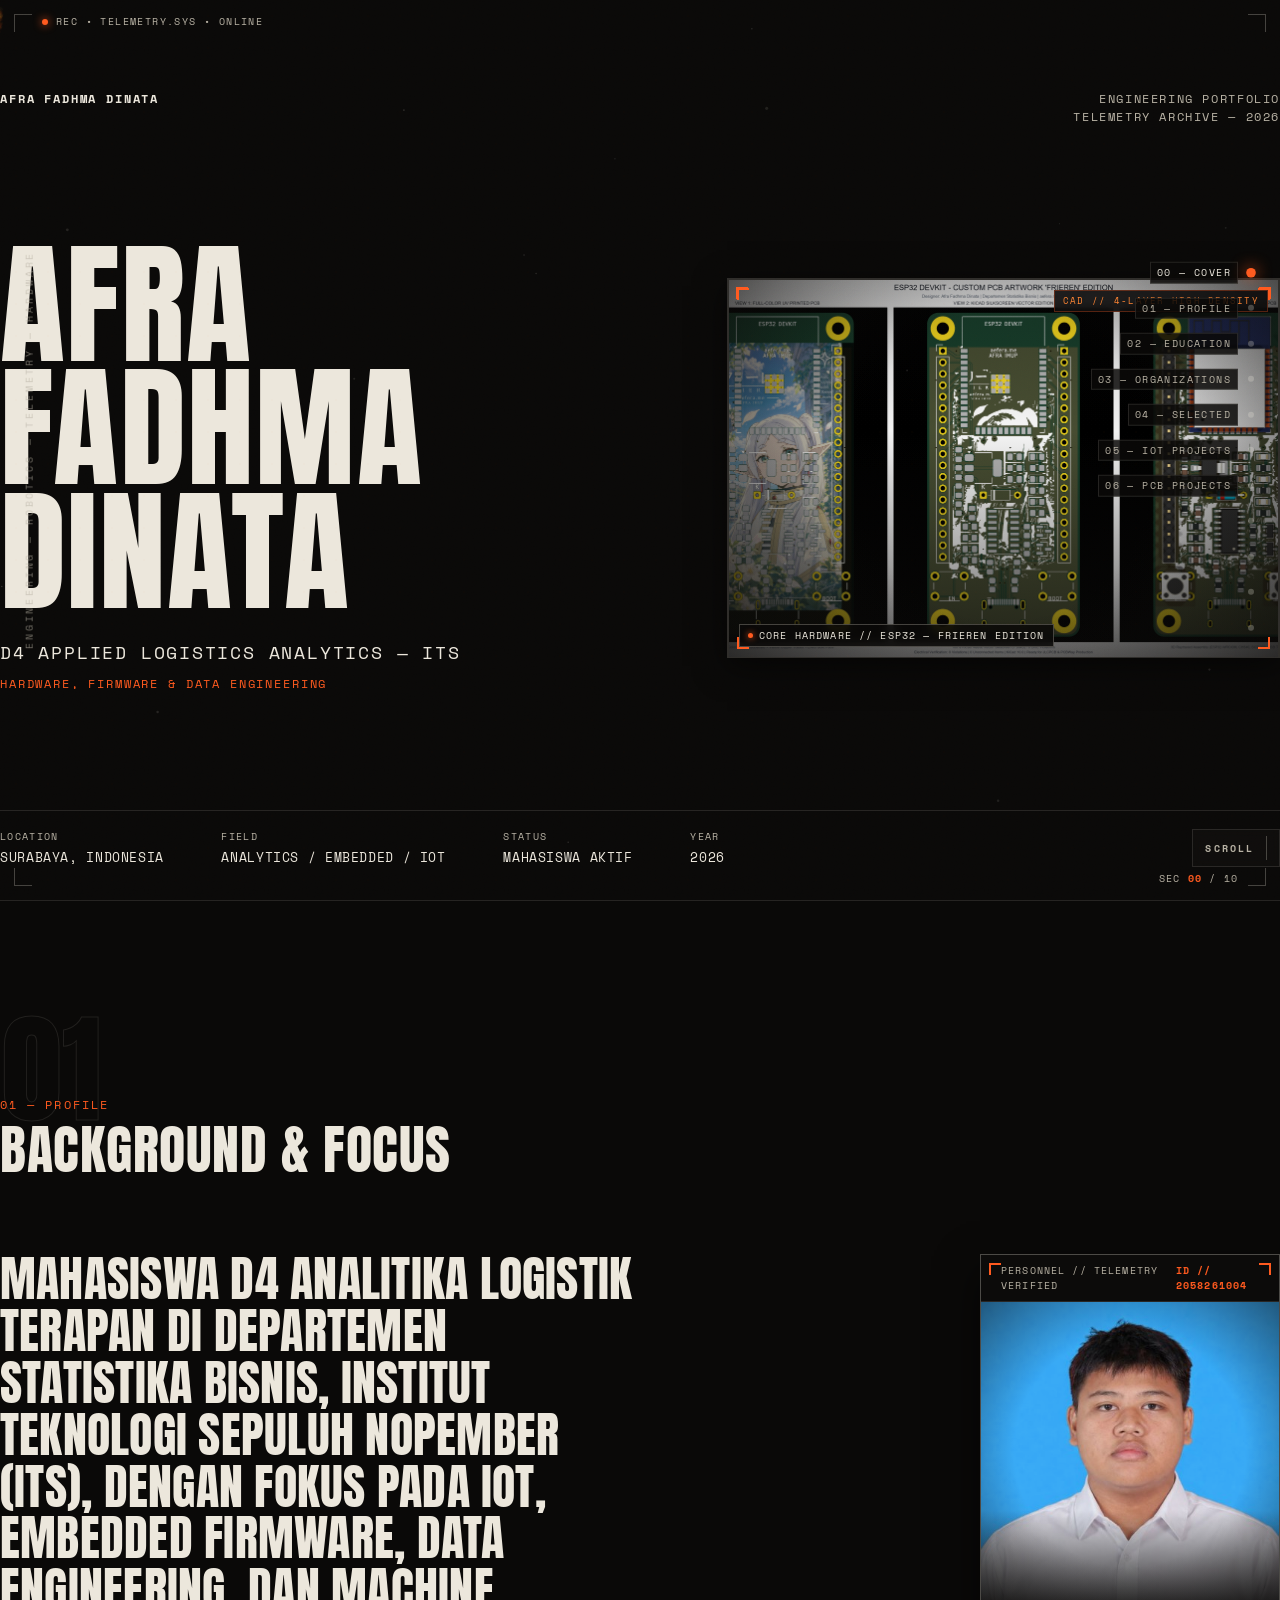
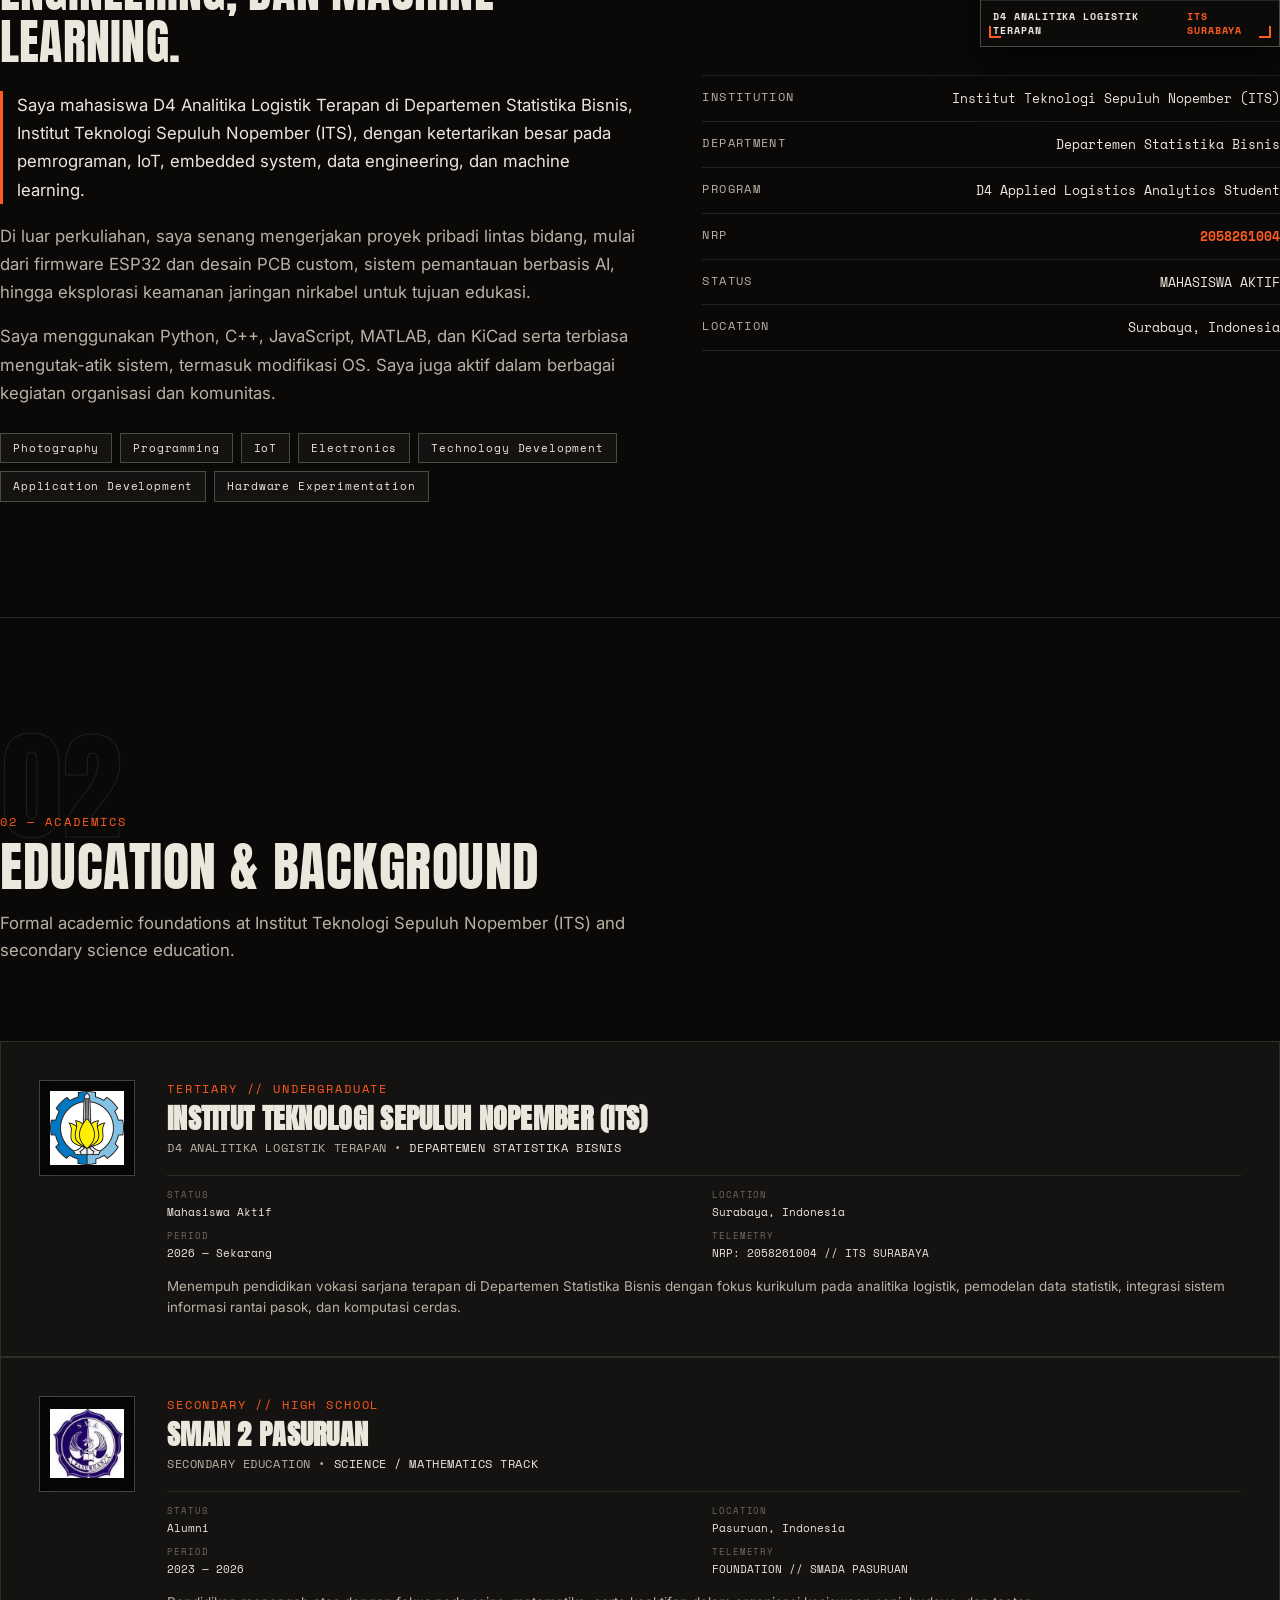
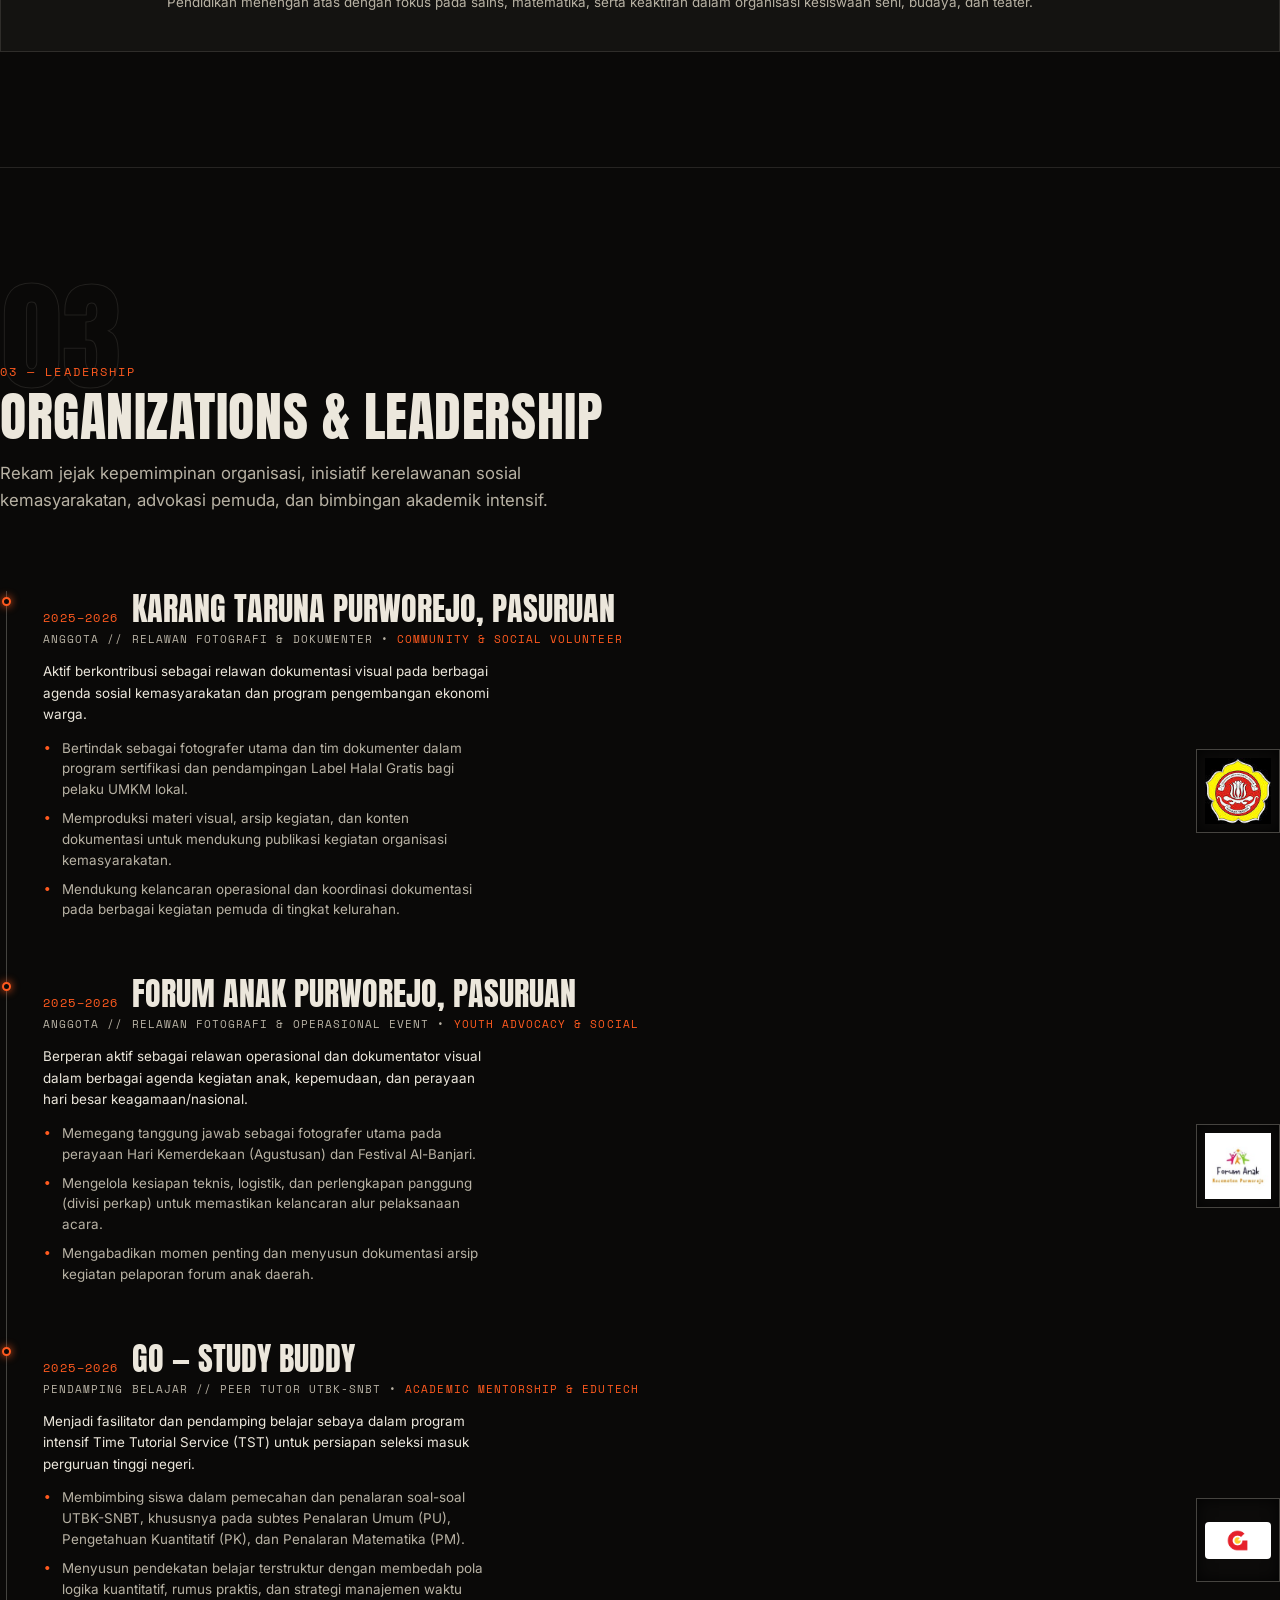
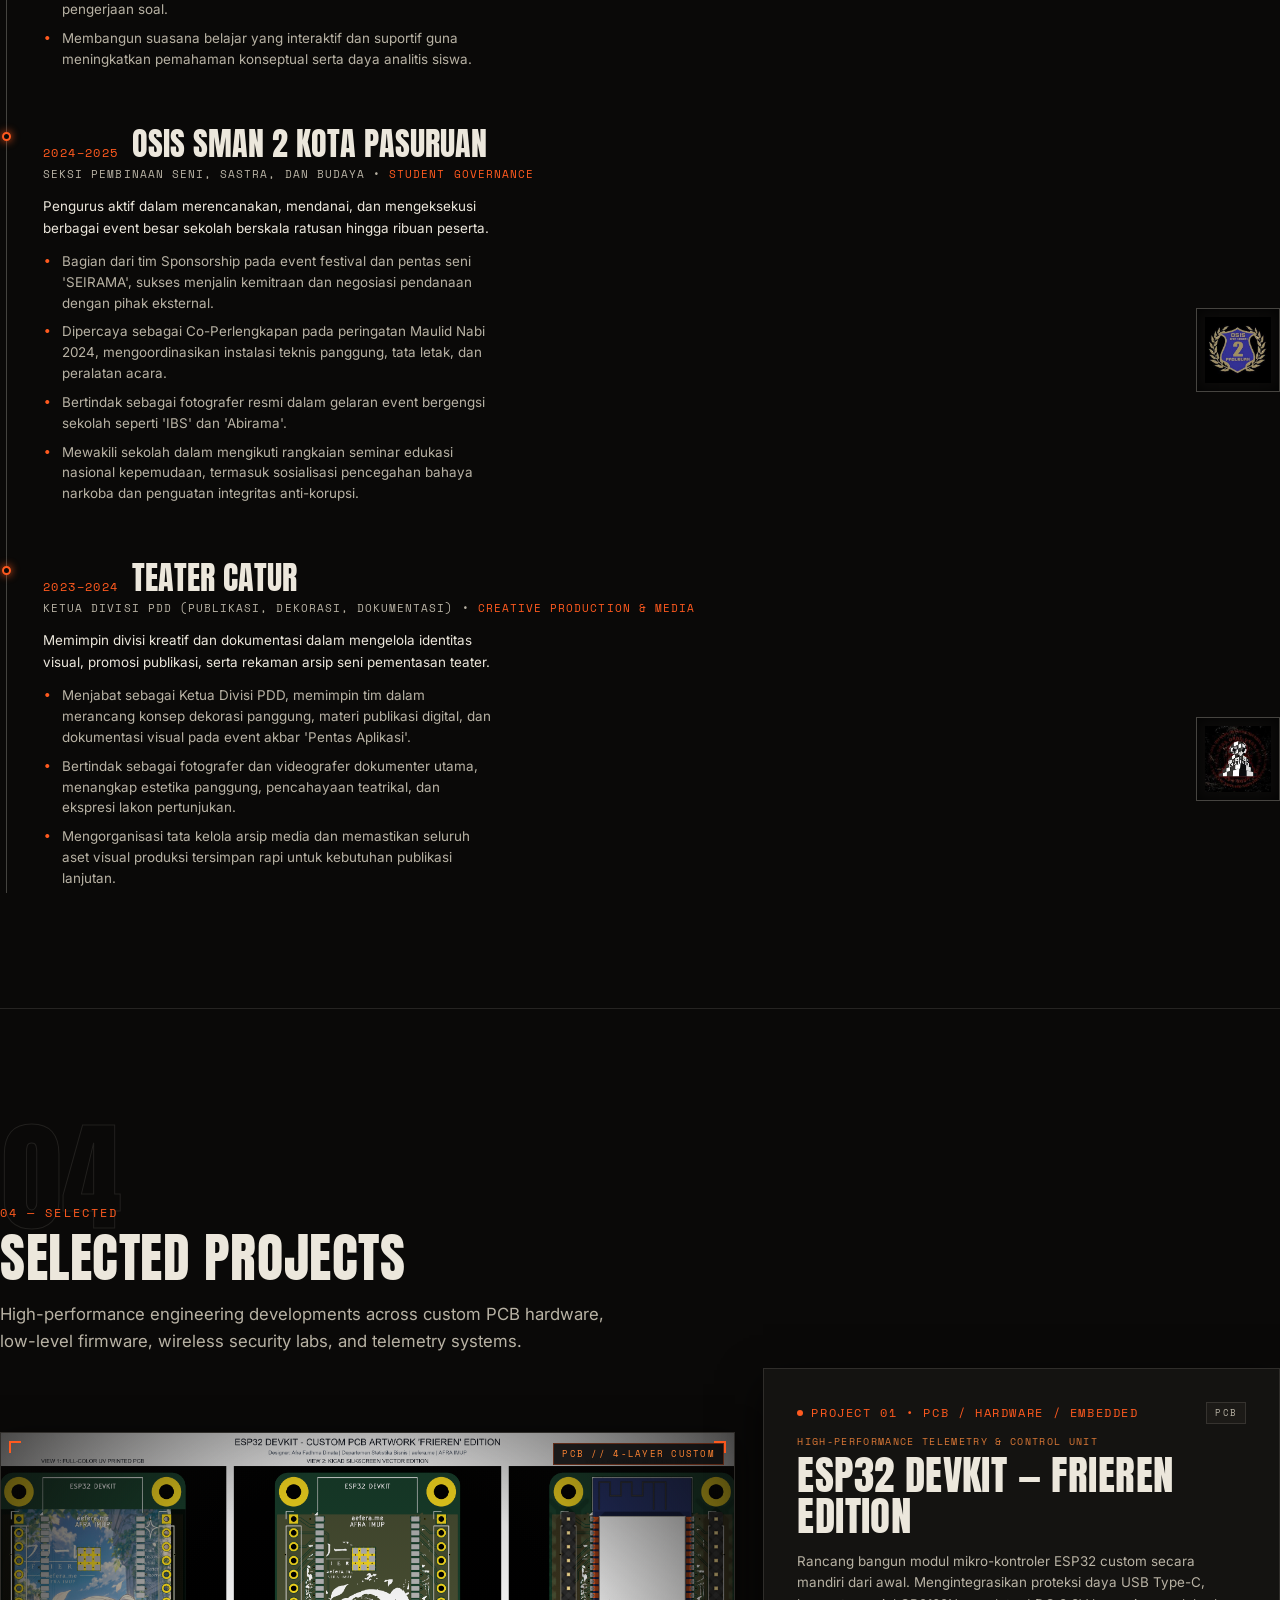
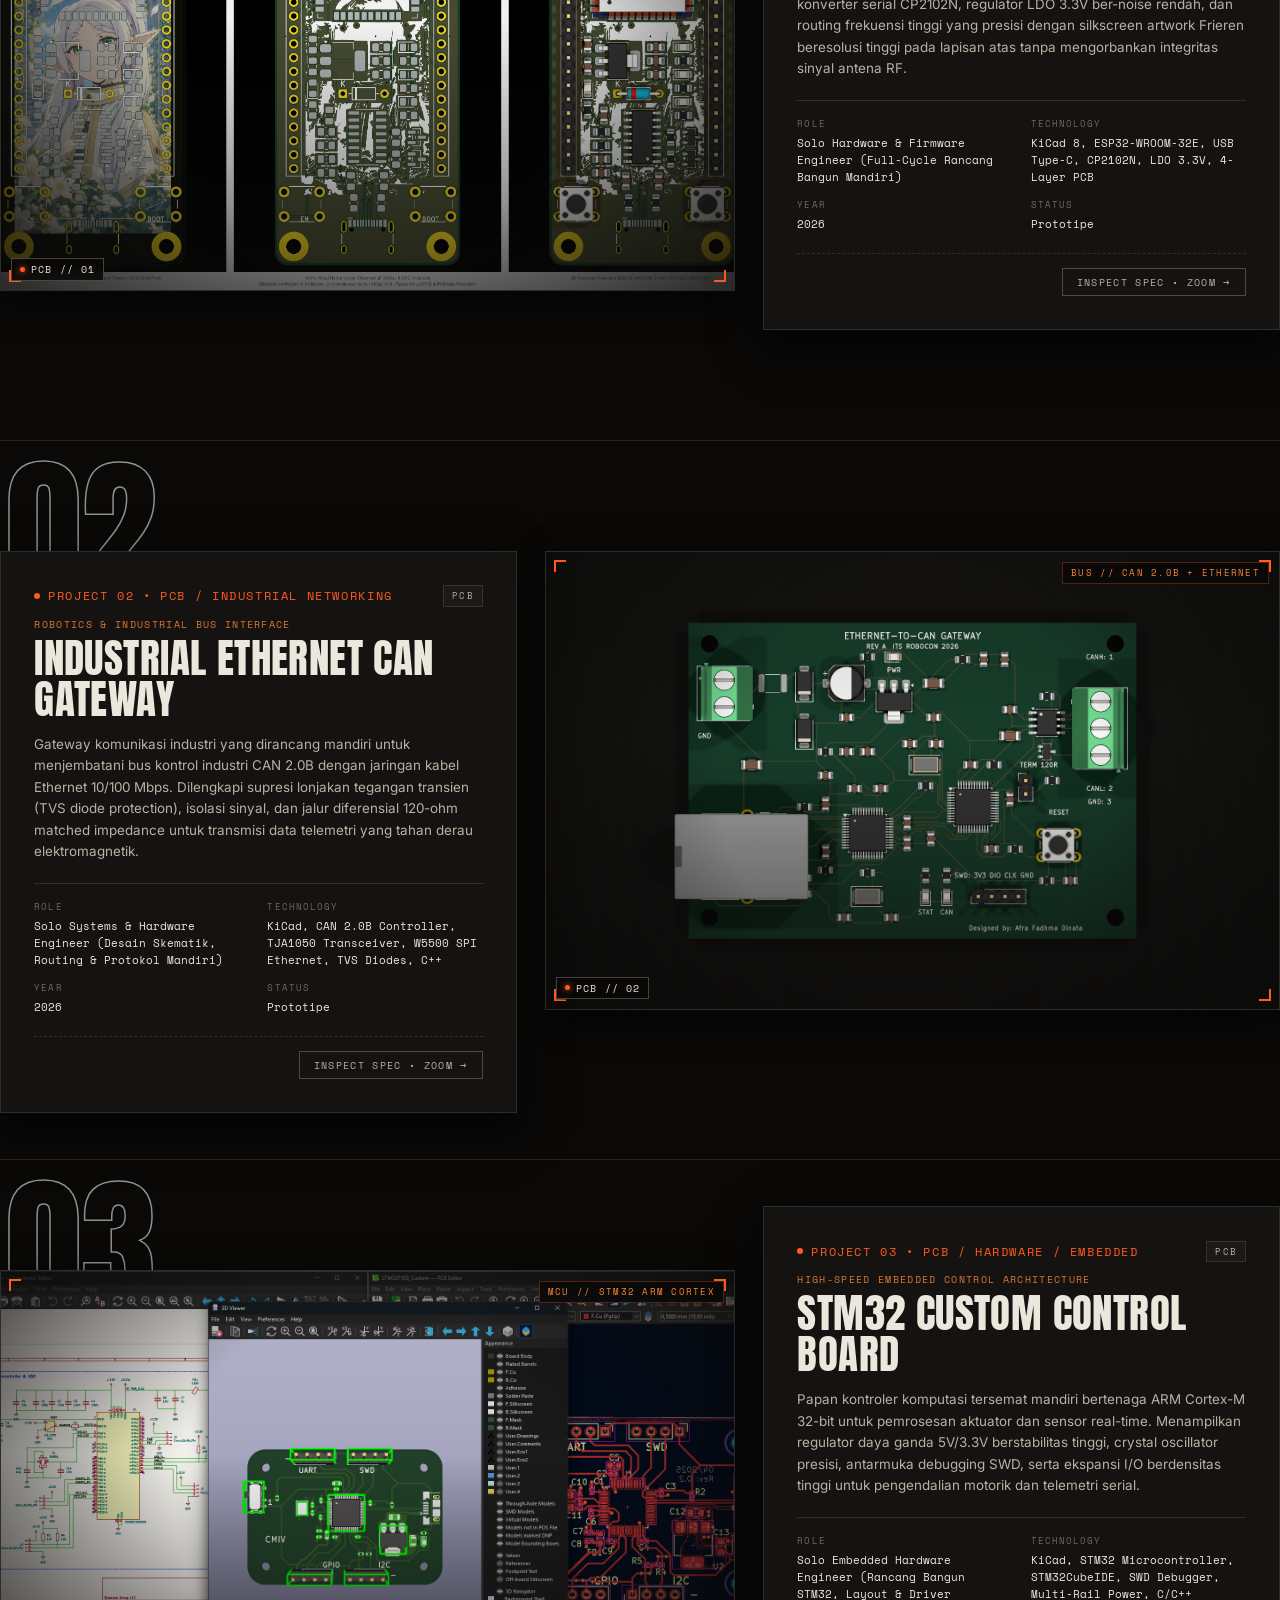
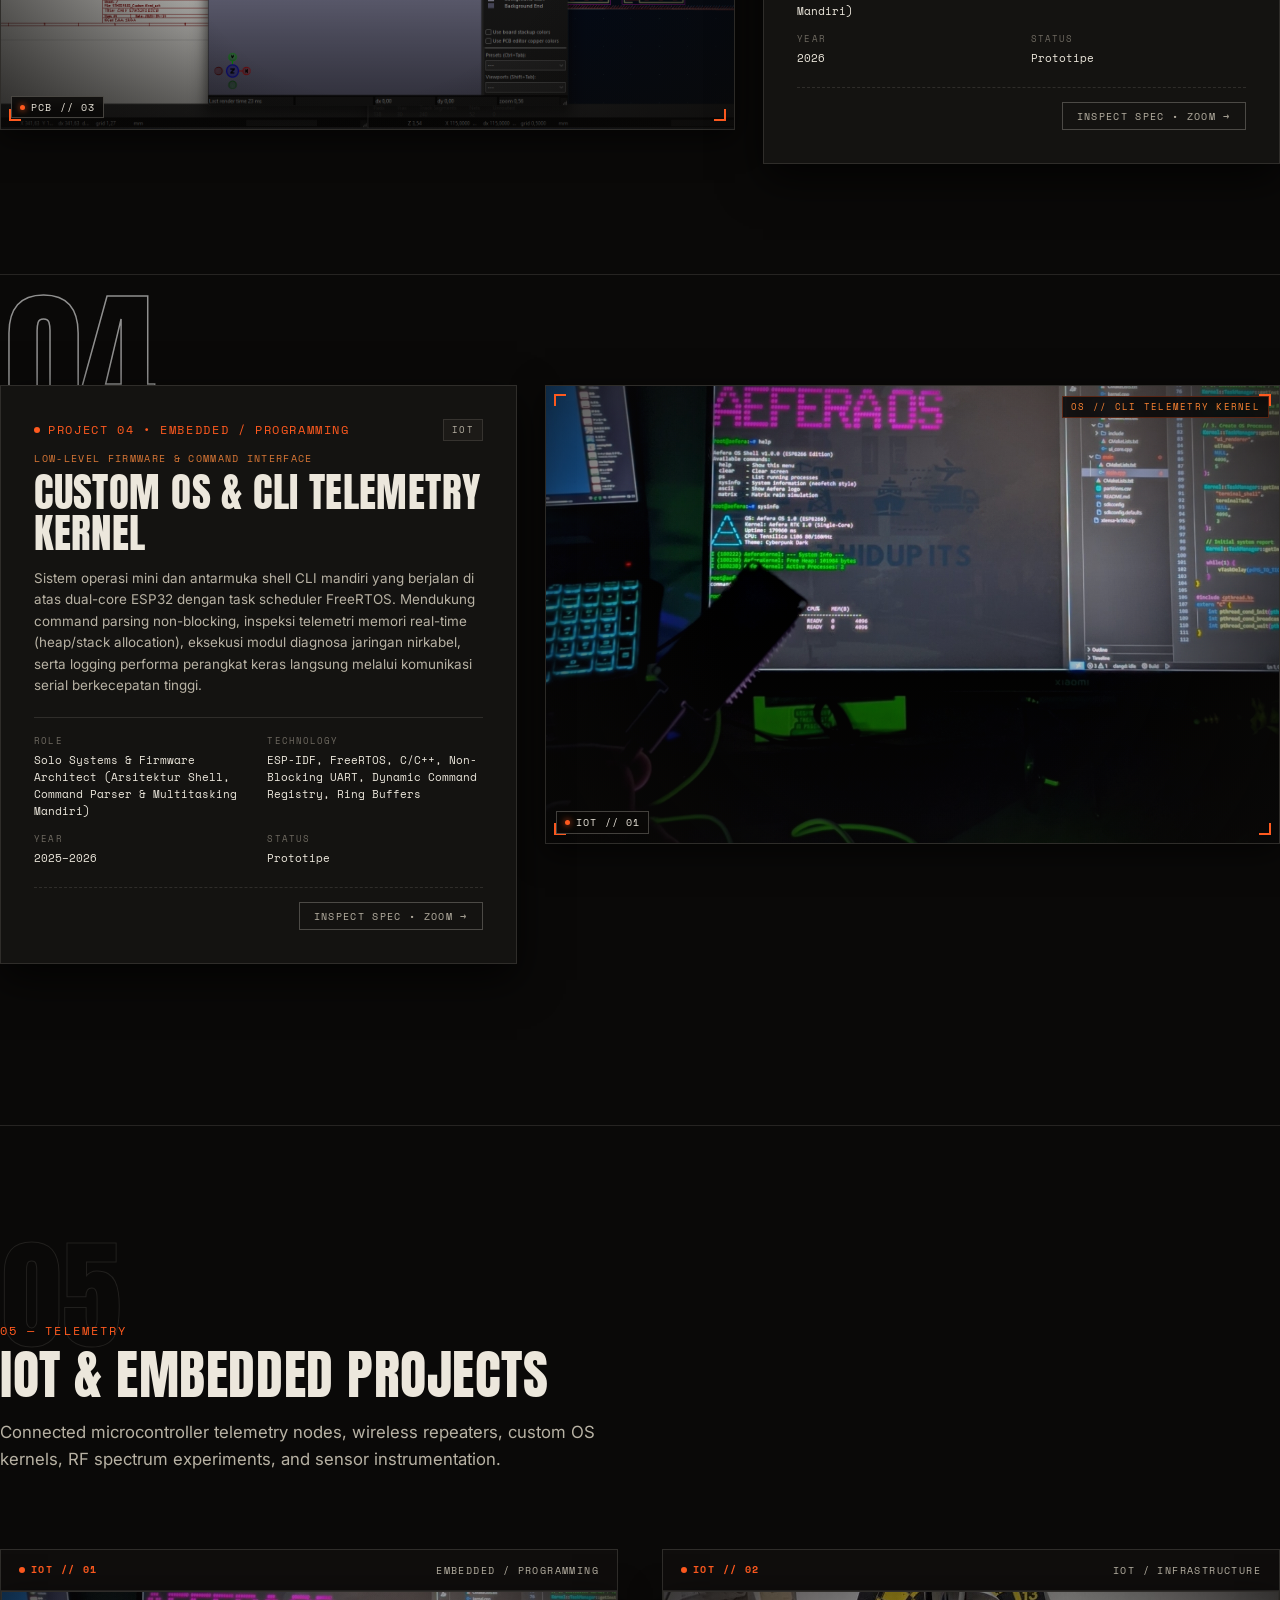
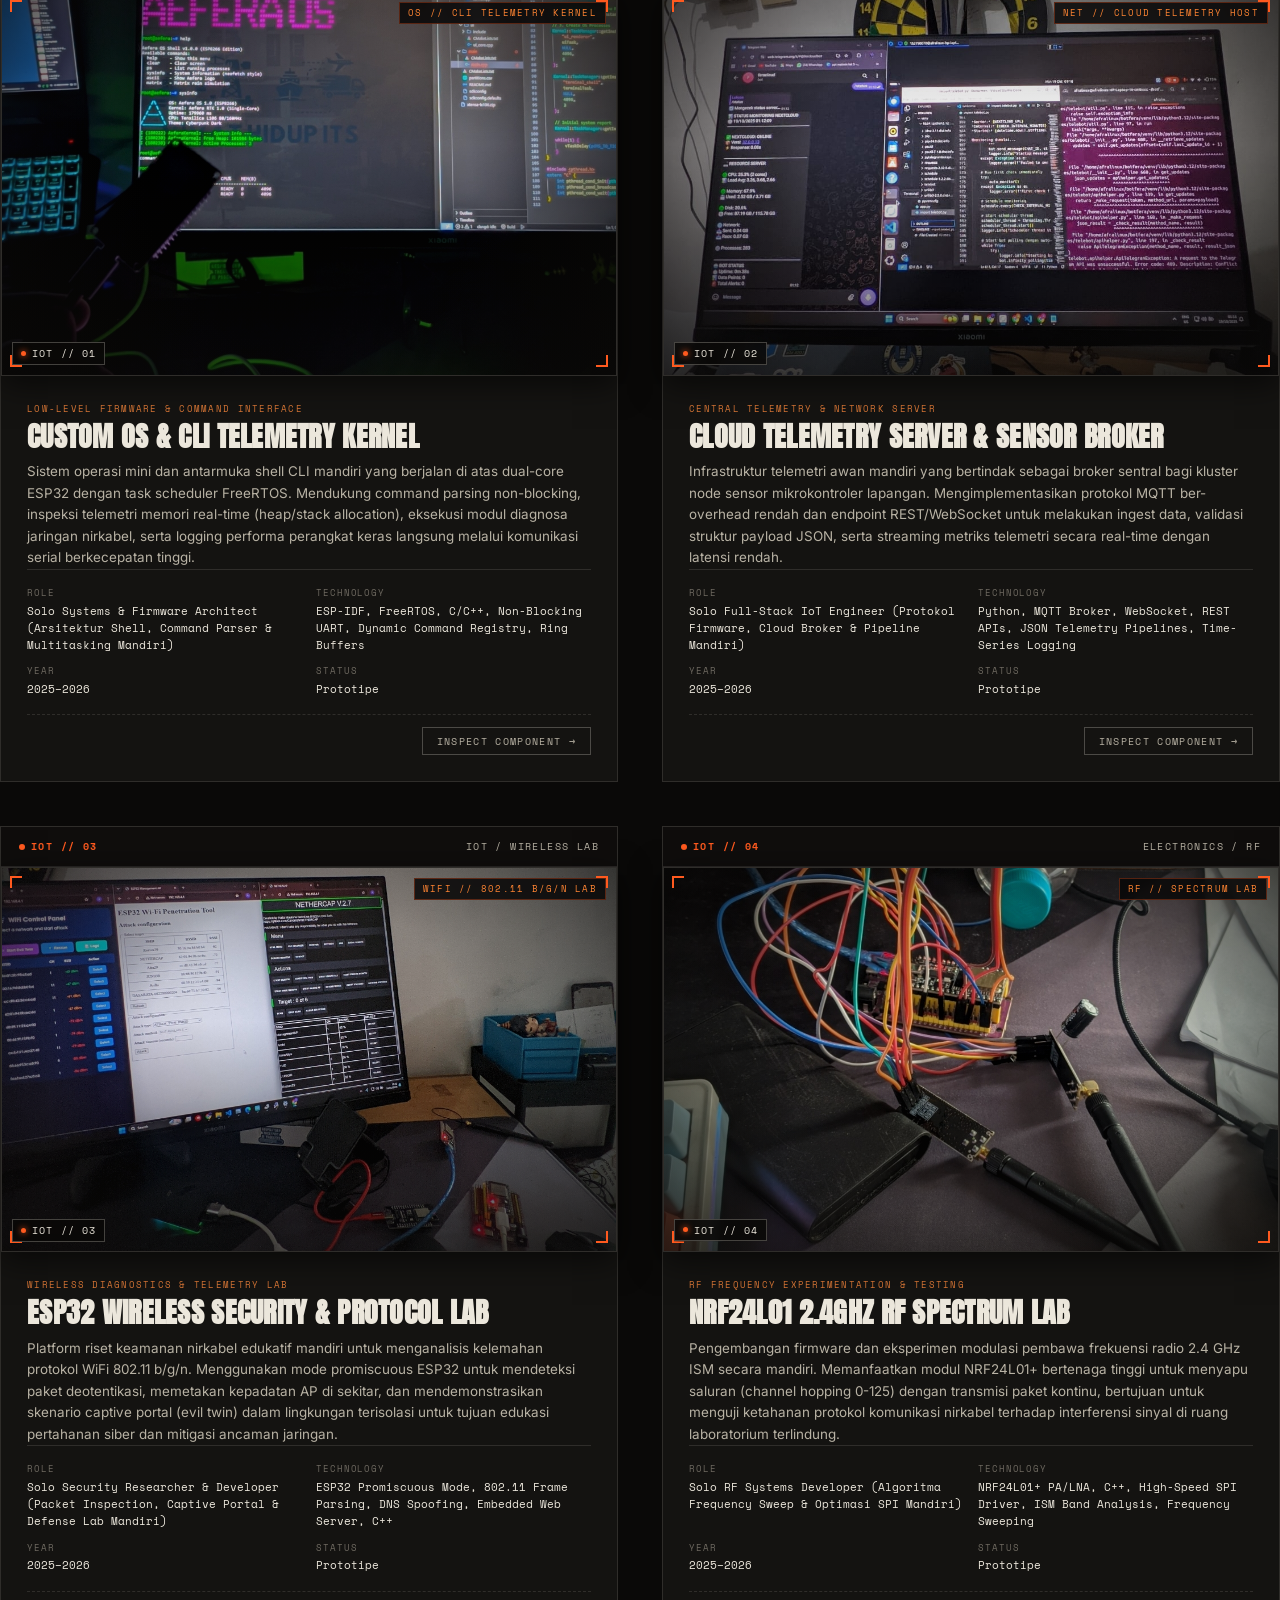
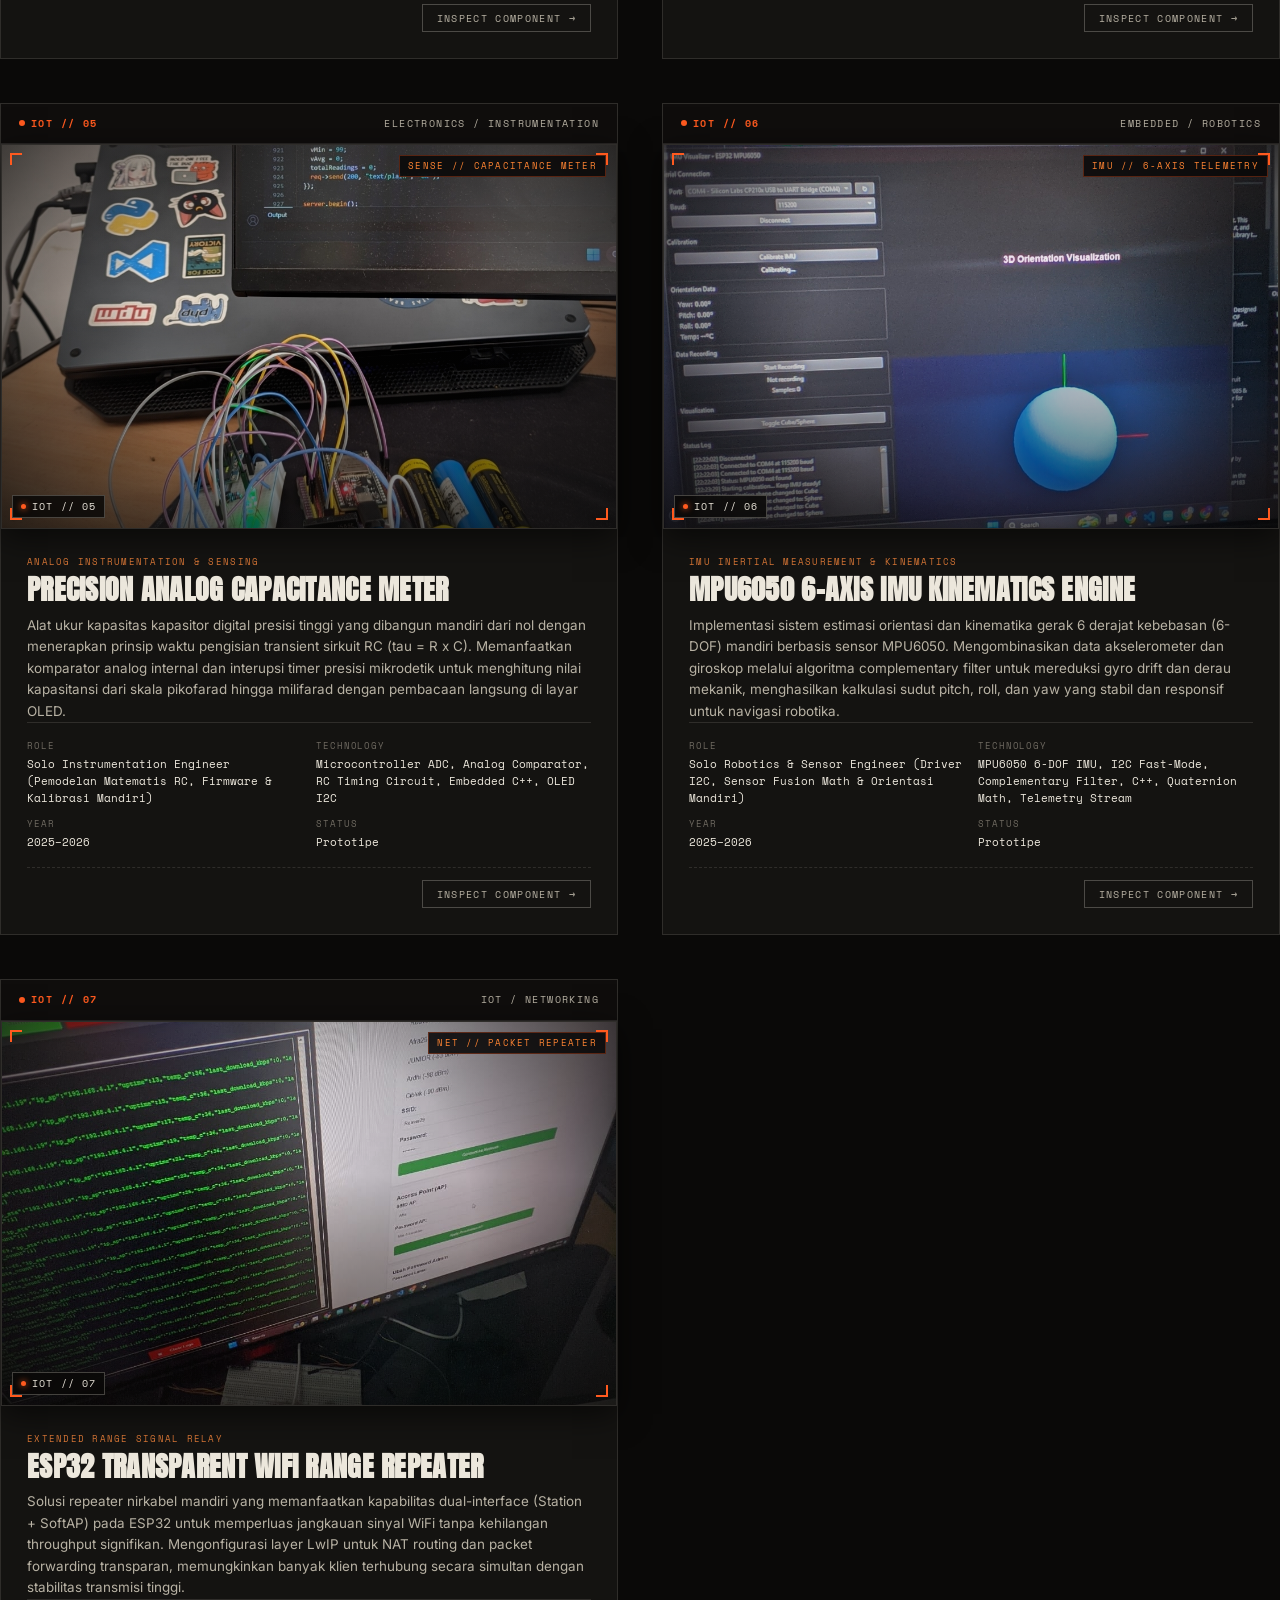
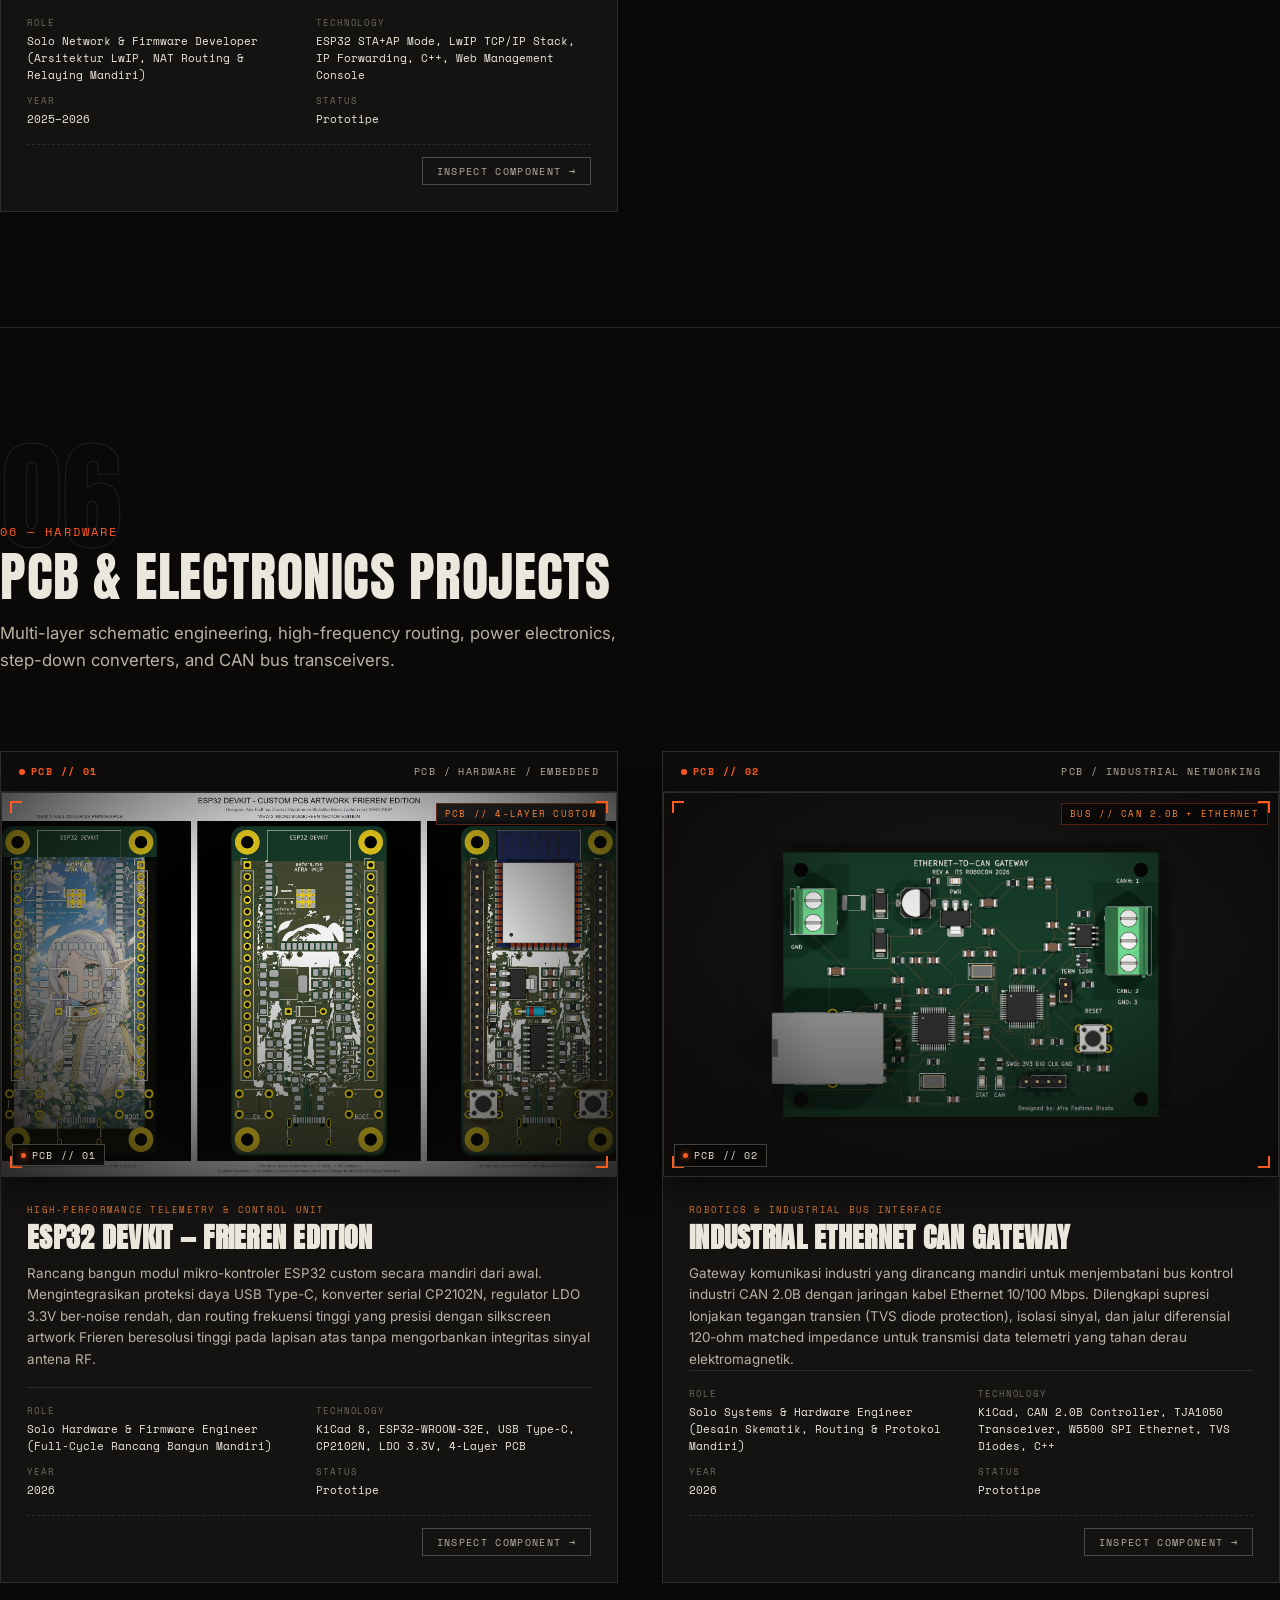
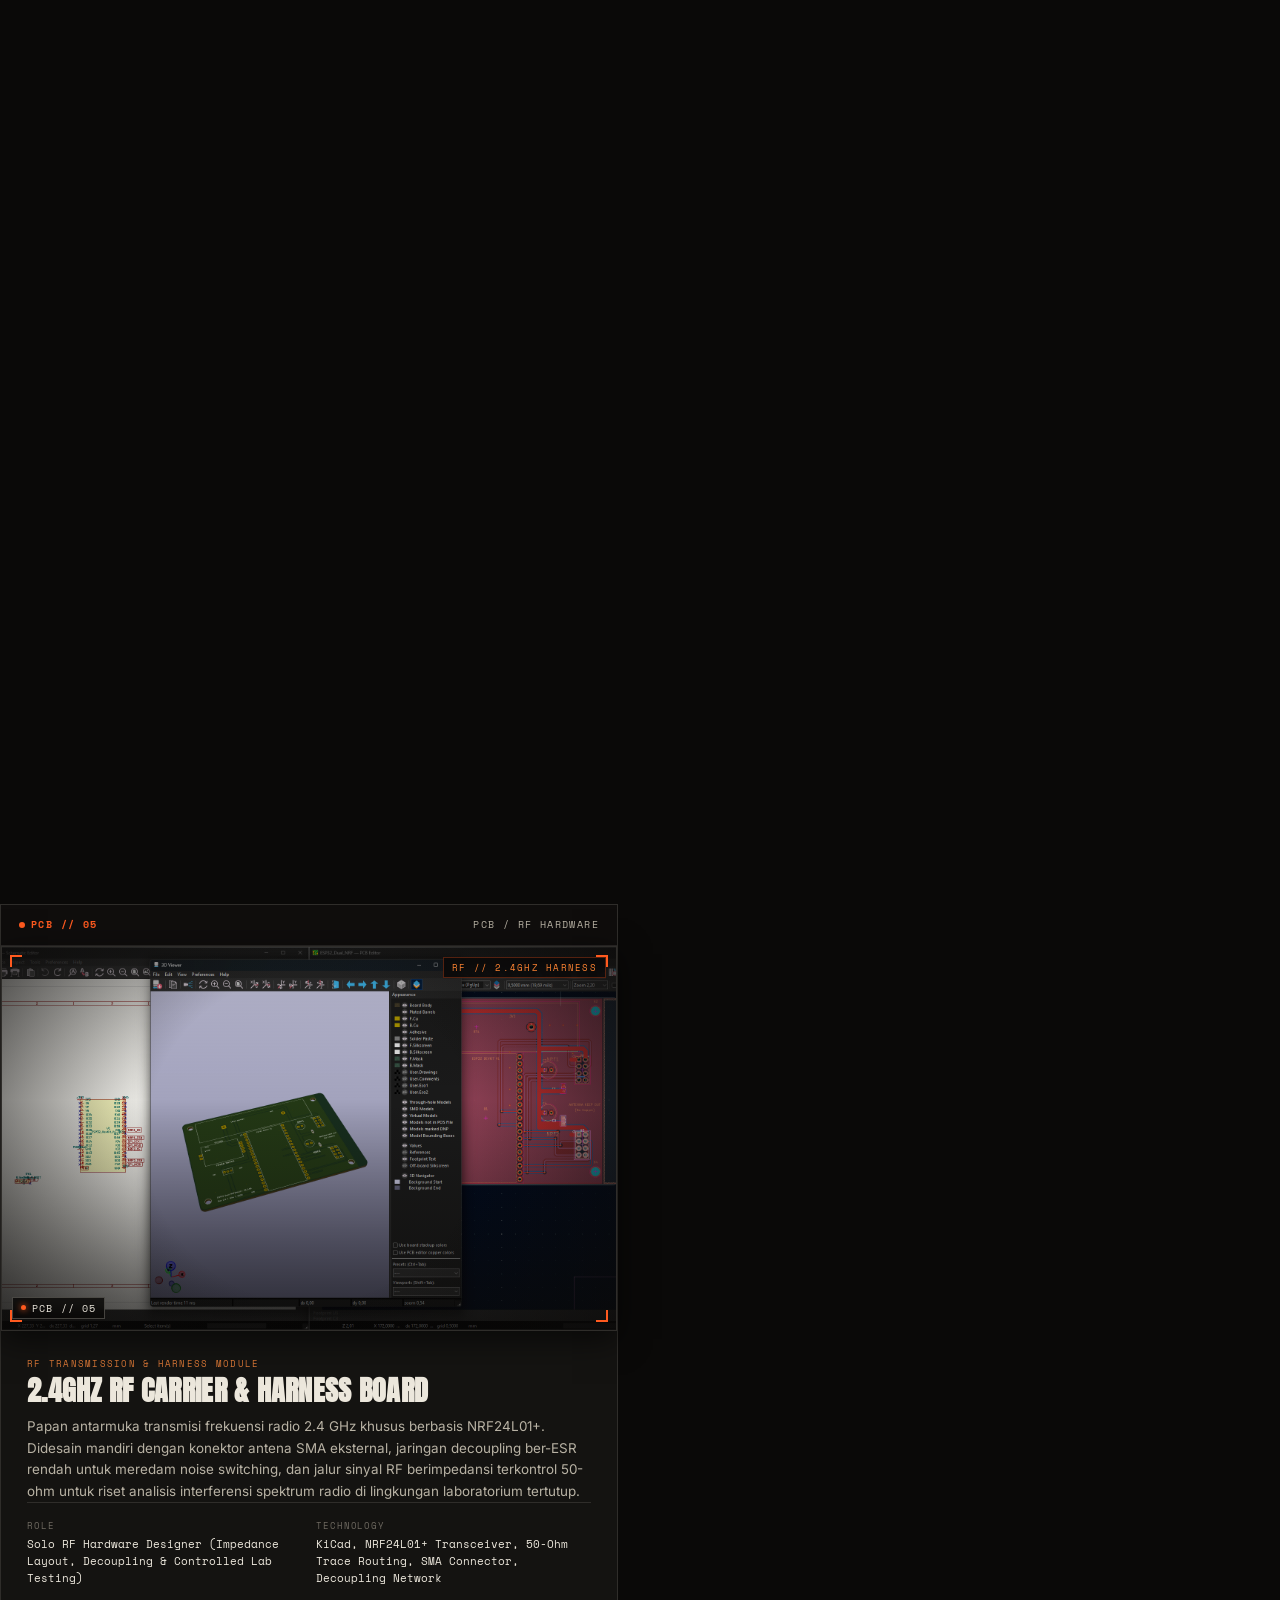
==== index.html @ 44625905 "Fix CSS closing brace in section-title and ensure space separation in hero name rendering" ====
<!DOCTYPE html>
<html lang="en" data-theme="dark">
<head>
  <meta charset="UTF-8" />
  <title>Afra Fadhma Dinata — Engineering &amp; Robotics Portfolio</title>
  <meta name="viewport" content="width=device-width, initial-scale=1, viewport-fit=cover" />
  <meta name="description" content="Engineering, Embedded Systems, Custom PCB &amp; Robotics Portfolio." />
  
  <!-- Fonts -->
  <link rel="preconnect" href="https://fonts.googleapis.com" />
  <link rel="preconnect" href="https://fonts.gstatic.com" crossorigin />
  <link href="https://fonts.googleapis.com/css2?family=Anton&family=Space+Mono:ital,wght@0,400;0,700;1,400&family=Inter:wght@400;500;600;700;800&display=swap" rel="stylesheet" />

  <!-- Stylesheet -->
  <link rel="stylesheet" href="css/style.css?v=21" />
</head>
<body>

  <noscript><style>#loader{display:none !important;}</style></noscript>

  <!-- ============================= LOADER ============================= -->
  <div id="loader" aria-hidden="true">
    <div class="loader-top"><span>PORTFOLIO / VOL. 01</span><span>SYSTEM TELEMETRY</span></div>
    <div class="loader-mid">
      <div class="li-name" id="loaderName">AFRA FADHMA DINATA</div>
      <div class="loader-sub">HARDWARE &bull; EMBEDDED &bull; ROBOTICS</div>
      <div class="loader-bar"><span></span></div>
    </div>
    <div class="loader-bottom"><span>SYS. INITIALIZING // NOMINAL —</span></div>
  </div>

  <!-- ==================== SHARED TECHNICAL CHROME ==================== -->
  <canvas id="workshopAtmosphere" class="workshop-canvas" aria-hidden="true"></canvas>
  <div class="circuit-grid" aria-hidden="true"></div>
  <div class="grain" aria-hidden="true"></div>
  <div class="frame-corners" aria-hidden="true"><span class="tl"></span><span class="tr"></span><span class="bl"></span><span class="br"></span></div>
  <div class="frame-readout" aria-hidden="true"><span class="rec-dot"></span><span>REC &bull; TELEMETRY.SYS &bull; ONLINE</span></div>
  <div class="frame-counter" aria-hidden="true">SEC <b id="frameCounter">00</b> / 10</div>
  <div class="edge-rail" aria-hidden="true">ENGINEERING — ROBOTICS — TELEMETRY — HARDWARE</div>

  <!-- Desktop Side Navigation Bar -->
  <nav class="side-nav" aria-label="Section navigation" id="sideNav"></nav>

  <!-- Mobile Telemetry Navigation Bar (Persistent HUD on Mobile) -->
  <div class="mobile-hud" id="mobileHud">
    <div class="mhud-status">
      <span class="hud-live-dot"></span>
      <span class="mhud-label" id="mobileHudLabel">00 // COVER</span>
    </div>
    <div class="mhud-actions">
      <span class="mhud-counter" id="mobileHudCounter">00 / 10</span>
      <button class="mhud-btn" id="mobileNavToggle" aria-label="Toggle section index">
        <span class="mhud-btn-bars"><span></span><span></span></span>
        <span class="mhud-btn-text">INDEX</span>
      </button>
    </div>
  </div>

  <!-- Mobile Quick-Jump Drawer -->
  <div class="mobile-nav-drawer" id="mobileNavDrawer" aria-hidden="true">
    <div class="mnd-header">
      <div class="mnd-title"><span class="hud-live-dot"></span><span>TELEMETRY // INDEX</span></div>
      <button class="mnd-close" id="mobileNavClose" aria-label="Close index">ESC &bull; CLOSE</button>
    </div>
    <ul class="mnd-list" id="mobileNavList"></ul>
    <div class="mnd-footer">
      <span>AFRA FADHMA DINATA &bull; 2026</span>
      <span class="mnd-online">ONLINE</span>
    </div>
  </div>

  <!-- ============================== MAIN ============================== -->
  <main>

    <!-- 00 — HERO -->
    <header id="hero" class="section-hero container">
      <div class="hero-topbar">
        <span class="id-tag" id="topIdTag">AFRA FADHMA DINATA</span>
        <span class="align-right">ENGINEERING PORTFOLIO<br />TELEMETRY ARCHIVE — <span id="topYear">2026</span></span>
      </div>

      <div class="hero-main">
        <div class="hero-text">
          <h1 class="hero-name" id="heroName"><span class="hn-line">AFRA</span><span class="hn-line">FADHMA</span><span class="hn-line">DINATA</span></h1>
          <div class="hero-sub">
            <span class="hero-field" id="heroField">ROBOTICS &amp; EMBEDDED SYSTEMS</span>
            <span class="hero-role" id="heroRole">HARDWARE &amp; FIRMWARE ENGINEER</span>
          </div>
        </div>
        <div class="hero-visual" data-parallax="0.08">
          <div class="media-frame tilt" id="heroMedia"></div>
        </div>
      </div>

      <!-- Hero Bottom Bar -->
      <div class="hero-bottom-bar">
        <div class="hero-meta">
          <div class="m-item"><span class="m-lbl">LOCATION</span><b id="metaLocation">INDONESIA</b></div>
          <div class="m-item"><span class="m-lbl">FIELD</span><b id="metaField">EMBEDDED / PCB / IOT</b></div>
          <div class="m-item"><span class="m-lbl">STATUS</span><b id="metaStatus">STUDENT / BUILDER</b></div>
          <div class="m-item"><span class="m-lbl">YEAR</span><b id="metaYear">2026</b></div>
        </div>
        <a href="#profile" class="scroll-cue" id="heroScrollCue" aria-label="Scroll to Profile">
          <span class="cue-label">SCROLL</span>
          <span class="cue-line"></span>
        </a>
      </div>
    </header>

    <!-- 01 — PROFILE -->
    <section id="profile" class="section container">
      <div class="section-head">
        <span class="section-num" aria-hidden="true">01</span>
        <div class="section-title-row reveal">
          <span class="section-tag">01 — PROFILE</span>
          <h2 class="section-title">Background&nbsp;&amp;&nbsp;Focus</h2>
        </div>
      </div>

      <div class="profile-grid">
        <div class="reveal reveal-side">
          <p class="profile-intro" id="profileIntro">D4 Applied Logistics Analytics Student &bull; ITS Surabaya</p>
          <div class="profile-desc" id="profileDesc"></div>
          <ul class="tag-list" id="profileInterests" style="margin-top:26px;"></ul>
        </div>
        <div class="profile-side reveal" style="--rd:.12s">
          <div class="profile-photo-card" id="profilePhotoCard">
            <div class="profile-photo-frame media-frame tilt" data-zoom-src="foto%20profile/1776187037004.jpg" data-zoom-title="Afra Fadhma Dinata — Profile Portrait">
              <div class="pp-header">
                <div class="pp-header-left">
                  <span class="hud-live-dot"></span>
                  <span>PERSONNEL // TELEMETRY VERIFIED</span>
                </div>
                <span class="pp-id-badge">ID // 2058261004</span>
              </div>
              <div class="pp-image-wrap">
                <img src="foto%20profile/1776187037004.jpg" alt="Afra Fadhma Dinata — Profile Portrait" loading="lazy" />
                <div class="pp-vignette"></div>
              </div>
              <span class="mf-c1"></span><span class="mf-c2"></span>
              <div class="pp-footer">
                <span class="pp-tag">D4 ANALITIKA LOGISTIK TERAPAN</span>
                <span class="pp-loc">ITS SURABAYA</span>
              </div>
            </div>
          </div>
          <div>
            <div class="spec-line"><span class="k">INSTITUTION</span><span class="v" id="profileInstitution">Institut Teknologi Sepuluh Nopember (ITS)</span></div>
            <div class="spec-line"><span class="k">DEPARTMENT</span><span class="v" id="profileDepartment">Departemen Statistika Bisnis</span></div>
            <div class="spec-line"><span class="k">PROGRAM</span><span class="v" id="profileProgram">D4 Analitika Logistik Terapan</span></div>
            <div class="spec-line"><span class="k">NRP</span><span class="v" id="profileNrp" style="color:var(--accent);font-weight:700;">2058261004</span></div>
            <div class="spec-line"><span class="k">STATUS</span><span class="v" id="profileStatus2">Mahasiswa Aktif</span></div>
            <div class="spec-line" style="border-bottom:1px solid var(--line);"><span class="k">LOCATION</span><span class="v" id="profileLocation">Surabaya, Indonesia</span></div>
          </div>
        </div>
      </div>
    </section>

    <!-- 02 — EDUCATION -->
    <section id="education" class="section container">
      <div class="section-head">
        <span class="section-num" aria-hidden="true">02</span>
        <div class="section-title-row reveal">
          <span class="section-tag">02 — ACADEMICS</span>
          <h2 class="section-title">Education&nbsp;&amp;&nbsp;Background</h2>
        </div>
        <p class="section-intro reveal" id="educationIntro" style="--rd:.1s"></p>
      </div>

      <div class="edu-grid" id="educationList"></div>
    </section>

    <!-- 03 — ORGANIZATIONS -->
    <section id="organizations" class="section container">
      <div class="section-head">
        <span class="section-num" aria-hidden="true">03</span>
        <div class="section-title-row reveal">
          <span class="section-tag">03 — LEADERSHIP</span>
          <h2 class="section-title">Organizations&nbsp;&amp;&nbsp;Leadership</h2>
        </div>
        <p class="section-intro reveal" id="orgsIntro" style="--rd:.1s"></p>
      </div>

      <div class="timeline" id="orgsList"></div>
    </section>

    <!-- 04 — SELECTED PROJECTS -->
    <section id="projects" class="section container">
      <div class="section-head">
        <span class="section-num" aria-hidden="true">04</span>
        <div class="section-title-row reveal">
          <span class="section-tag">04 — SELECTED</span>
          <h2 class="section-title">Selected&nbsp;Projects</h2>
        </div>
        <p class="section-intro reveal" id="projectsIntro" style="--rd:.1s"></p>
      </div>

      <div id="projectsList"></div>
    </section>

    <!-- 05 — IOT PROJECTS -->
    <section id="iot" class="section container">
      <div class="section-head">
        <span class="section-num" aria-hidden="true">05</span>
        <div class="section-title-row reveal">
          <span class="section-tag">05 — TELEMETRY</span>
          <h2 class="section-title">IoT&nbsp;&amp;&nbsp;Embedded&nbsp;Projects</h2>
        </div>
        <p class="section-intro reveal" id="iotIntro" style="--rd:.1s"></p>
      </div>

      <div class="eng-grid" id="iotList"></div>
    </section>

    <!-- 06 — PCB PROJECTS -->
    <section id="pcb" class="section container">
      <div class="section-head">
        <span class="section-num" aria-hidden="true">06</span>
        <div class="section-title-row reveal">
          <span class="section-tag">06 — HARDWARE</span>
          <h2 class="section-title">PCB&nbsp;&amp;&nbsp;Electronics&nbsp;Projects</h2>
        </div>
        <p class="section-intro reveal" id="pcbIntro" style="--rd:.1s"></p>
      </div>

      <div class="eng-grid" id="pcbList"></div>
    </section>

    <!-- 07 — MAIN WEBSITE & OTHER WORKS PORTAL (aefera.me) -->
    <section id="portal" class="section container">
      <div class="section-head">
        <span class="section-num" aria-hidden="true">07</span>
        <div class="section-title-row reveal">
          <span class="section-tag">07 — EXTERNAL PORTAL</span>
          <h2 class="section-title">Main&nbsp;Website&nbsp;&amp;&nbsp;Other&nbsp;Works</h2>
        </div>
        <p class="section-intro reveal" id="portalIntro" style="--rd:.1s"></p>
      </div>

      <div id="mainPortalContent"></div>
    </section>

    <!-- 08 — TECHNICAL SKILLS -->
    <section id="skills" class="section container">
      <div class="section-head">
        <span class="section-num" aria-hidden="true">08</span>
        <div class="section-title-row reveal">
          <span class="section-tag">08 — SPEC SHEET</span>
          <h2 class="section-title">Technical&nbsp;Skills</h2>
        </div>
      </div>

      <div class="spec-sheet" id="skillsSheet"></div>
    </section>

    <!-- 09 — CERTIFICATES SHOWCASE -->
    <section id="achievements" class="section container">
      <div class="section-head">
        <span class="section-num" aria-hidden="true">09</span>
        <div class="section-title-row reveal">
          <span class="section-tag">09 — CERTIFICATIONS</span>
          <h2 class="section-title">Certificates&nbsp;&amp;&nbsp;Credentials</h2>
        </div>
      </div>

      <div class="cert-gallery" id="certificatesGallery"></div>
    </section>

    <!-- 10 — CONTACT -->
    <footer id="contact" class="section-contact container">
      <div class="contact-head">
        <span class="section-tag contact-tag">10 — GET IN TOUCH</span>
        <h2 class="contact-title reveal" id="contactHeadline">Let's&nbsp;Build<br />Something.</h2>
      </div>

      <div class="contact-list" id="contactList"></div>

      <div class="site-footer">
        <span id="footerCopy">&copy; 2026 AFRA FADHMA DINATA</span>
        <span>ROBOTICS &bull; EMBEDDED SYSTEMS &bull; HARDWARE PORTFOLIO</span>
      </div>
    </footer>

  </main>

  <!-- ========================= LIGHTBOX INSPECTION MODAL ========================= -->
  <div id="lightbox" class="lightbox-modal" aria-hidden="true">
    <div class="lightbox-bar">
      <span class="lightbox-title" id="lightboxTitle">INSPECT COMPONENT</span>
      <button class="lightbox-close" id="lightboxClose" aria-label="Close inspection">ESC &bull; CLOSE</button>
    </div>
    <div class="lightbox-content">
      <div class="lightbox-img-wrap">
        <img id="lightboxImg" src="" alt="Hardware inspection view" />
      </div>
    </div>
    <div class="lightbox-footer">
      <span id="lightboxTag">COMPONENT TELEMETRY</span>
      <div style="display:flex;gap:8px;">
        <button class="lightbox-nav-btn" id="lightboxPrev">&larr; PREV</button>
        <button class="lightbox-nav-btn" id="lightboxNext">NEXT &rarr;</button>
      </div>
    </div>
  </div>

  <!-- Scripts -->
  <script src="js/data.js?v=21"></script>
  <script src="js/main.js?v=21"></script>
</body>
</html>
---- css/style.css ----
/* ==========================================================================
   00 — DESIGN TOKENS
   Aesthetic: Robotics, Electronics, Embedded Systems, Hardware Engineering.
   Palette: Carbon-fibre charcoal, asphalt ink, safety-signal industrial orange,
   drafting paper off-white, copper circuit tones.
   ========================================================================== */
:root {
  --accent: #ff5a1f;           /* Signal Safety Industrial Orange */
  --accent-dim: #a83e16;
  --accent-glow: rgba(255, 90, 31, 0.28);
  --accent-hot: #ff8533;
  --copper: #d97736;

  --ink: #0a0908;              /* Base chassis, warm carbon black */
  --charcoal: #141311;         /* Primary panel base */
  --charcoal-2: #1c1a17;       /* Raised panel / card base */
  --charcoal-3: #26231f;       /* Highlight borders & frames */
  --paper: #ece7dc;            /* Drafting paper off-white */
  --paper-dim: #b8b2a4;        /* Technical readout muted text */
  --gray: #6f6a61;
  --line: rgba(236,231,220,0.12);
  --line-strong: rgba(236,231,220,0.26);

  --font-display: 'Anton', 'Arial Narrow Bold', 'Arial Narrow', sans-serif;
  --font-mono: 'Space Mono', 'Courier New', Courier, monospace;
  --font-body: 'Inter', -apple-system, BlinkMacSystemFont, 'Segoe UI', Roboto, sans-serif;

  --fs-hero: clamp(2.5rem, 10.5vw, 10.5rem);
  --fs-giant-num: clamp(4.2rem, 18vw, 18rem);
  --fs-h1: clamp(2.1rem, 6vw, 5rem);
  --fs-h2: clamp(1.6rem, 3.8vw, 3rem);
  --fs-h3: clamp(1.15rem, 2.2vw, 1.8rem);
  --fs-body: clamp(0.92rem, 0.85vw + 0.55rem, 1.05rem);
  --fs-small: 0.84rem;
  --fs-label: 0.72rem;

  --pad: clamp(16px, 4vw, 64px);
  --pad-y: clamp(56px, 9vw, 140px);

  box-sizing: border-box;
  padding-top: env(safe-area-inset-top, 0px);
  padding-bottom: env(safe-area-inset-bottom, 0px);
}

*, *::before, *::after { box-sizing: inherit; }

html {
  background: var(--ink);
  scroll-behavior: smooth;
  scroll-padding-top: env(safe-area-inset-top, 0px);
  overflow-x: hidden;
  max-width: 100vw;
  width: 100%;
}

@media (prefers-reduced-motion: reduce) {
  html { scroll-behavior: auto; }
}

body {
  margin: 0;
  background: var(--ink);
  color: var(--paper);
  font-family: var(--font-body);
  font-size: var(--fs-body);
  line-height: 1.55;
  -webkit-font-smoothing: antialiased;
  overflow-x: hidden;
  max-width: 100vw;
  width: 100%;
}

::selection { background: var(--accent); color: var(--ink); }

a { color: inherit; text-decoration: none; }
img { max-width: 100%; display: block; }
ul { margin: 0; padding: 0; list-style: none; }
h1, h2, h3, p { margin: 0; }

:focus-visible {
  outline: 2px solid var(--accent);
  outline-offset: 3px;
}

.container {
  max-width: 1480px;
  margin: 0 auto;
  padding-left: var(--pad);
  padding-right: var(--pad);
}

/* ==========================================================================
   01 — SHARED TECHNICAL CHROME
   Atmospheric film grain, corner alignment crosshairs, frame counters, HUD rails
   ========================================================================== */
.grain {
  position: fixed; inset: 0; z-index: 60;
  pointer-events: none;
  opacity: 0.045;
  mix-blend-mode: overlay;
  background-image: url("data:image/svg+xml;utf8,<svg xmlns='http://www.w3.org/2000/svg' width='120' height='120'><filter id='n'><feTurbulence type='fractalNoise' baseFrequency='0.85' numOctaves='3' stitchTiles='stitch'/></filter><rect width='100%25' height='100%25' filter='url(%23n)'/></svg>");
  background-repeat: repeat;
}

/* Workshop Atmospheric Engine: embers, sparks, micro-smoke & convection */
.workshop-canvas {
  position: fixed;
  inset: 0;
  width: 100vw;
  height: 100vh;
  pointer-events: none;
  z-index: 52;
  mix-blend-mode: screen;
}

/* Subtle PCB Schematic / Circuit Layout Grid Accent */
.circuit-grid {
  position: fixed;
  inset: 0;
  pointer-events: none;
  z-index: 48;
  opacity: 0.038;
  background-image:
    radial-gradient(circle at 50% 50%, rgba(255, 90, 31, 0.3) 1px, transparent 1px),
    linear-gradient(to right, rgba(236, 231, 220, 0.06) 1px, transparent 1px),
    linear-gradient(to bottom, rgba(236, 231, 220, 0.06) 1px, transparent 1px);
  background-size: 32px 32px, 96px 96px, 96px 96px;
}

.frame-corners { position: fixed; inset: 0; z-index: 55; pointer-events: none; }
.frame-corners span {
  position: absolute; width: 18px; height: 18px;
  border-color: var(--line-strong); border-style: solid; border-width: 0;
}
.frame-corners .tl { top: 14px; left: 14px; border-top-width: 1px; border-left-width: 1px; }
.frame-corners .tr { top: 14px; right: 14px; border-top-width: 1px; border-right-width: 1px; }
.frame-corners .bl { bottom: 14px; left: 14px; border-bottom-width: 1px; border-left-width: 1px; }
.frame-corners .br { bottom: 14px; right: 14px; border-bottom-width: 1px; border-right-width: 1px; }

.frame-readout {
  position: fixed; top: 14px; left: 42px; z-index: 55;
  font-family: var(--font-mono); font-size: 10px; letter-spacing: 0.14em;
  color: var(--paper-dim); pointer-events: none; display: flex; align-items: center; gap: 8px;
}
.frame-readout .rec-dot {
  width: 6px; height: 6px; border-radius: 50%; background: var(--accent);
  box-shadow: 0 0 8px var(--accent);
  animation: pulseDot 2s infinite ease-in-out;
}
.frame-counter {
  position: fixed; bottom: 14px; right: 42px; z-index: 55;
  font-family: var(--font-mono); font-size: 10px; letter-spacing: 0.12em;
  color: var(--paper-dim); pointer-events: none;
}
.frame-counter b { color: var(--accent); font-weight: 700; }

.edge-rail {
  position: fixed; top: 50%; left: 22px; transform: translateY(-50%) rotate(180deg);
  writing-mode: vertical-rl;
  font-family: var(--font-mono); font-size: 9.5px; letter-spacing: 0.3em;
  color: var(--paper-dim); z-index: 55; pointer-events: none; opacity: 0.6;
}

.side-nav {
  position: fixed; right: 26px; top: 50%; transform: translateY(-50%);
  z-index: 56; display: flex; flex-direction: column; gap: 14px;
  align-items: flex-end;
}
.side-nav a {
  display: flex; align-items: center; gap: 10px;
  font-family: var(--font-mono); font-size: 10px; letter-spacing: 0.14em;
  color: var(--paper-dim);
}
.side-nav .nav-label {
  opacity: 0; transform: translateX(6px);
  transition: opacity .25s ease, transform .25s ease;
  white-space: nowrap; background: rgba(10,9,8,0.85); padding: 2px 6px; border: 1px solid var(--line);
}
.side-nav a:hover .nav-label,
.side-nav a.active .nav-label { opacity: 1; transform: translateX(0); }
.side-nav .nav-dot {
  width: 6px; height: 6px; border-radius: 50%;
  background: var(--line-strong);
  transition: background .25s ease, transform .25s ease, box-shadow .25s ease;
  flex-shrink: 0;
}
.side-nav a.active .nav-dot {
  background: var(--accent);
  transform: scale(1.6);
  box-shadow: 0 0 10px var(--accent);
}
.side-nav a.active { color: var(--paper); }

@media (max-width: 1080px) {
  .edge-rail, .side-nav, .frame-readout, .frame-counter, .frame-corners { display: none !important; }
  body { padding-bottom: calc(76px + env(safe-area-inset-bottom, 0px)); }
}

/* ==========================================================================
   01B — RESPONSIVE MOBILE HUD & QUICK-JUMP NAVIGATION SYSTEM
   Provides seamless, elegant telemetry access across mobile & tablet devices
   ========================================================================== */
.mobile-hud {
  display: none;
  position: fixed;
  bottom: max(10px, env(safe-area-inset-bottom, 10px));
  left: clamp(10px, 2.5vw, 24px);
  right: clamp(10px, 2.5vw, 24px);
  z-index: 85;
  pointer-events: auto;
  align-items: center;
  justify-content: space-between;
  padding: 8px 14px;
  background: rgba(16, 15, 13, 0.94);
  backdrop-filter: blur(14px);
  -webkit-backdrop-filter: blur(14px);
  border: 1px solid rgba(236, 231, 220, 0.18);
  box-shadow: 0 10px 32px rgba(0, 0, 0, 0.8), 0 0 18px rgba(255, 90, 31, 0.12);
  border-radius: 4px;
}

@media (max-width: 1080px) {
  .mobile-hud { display: flex; }
}

.mhud-status {
  display: flex;
  align-items: center;
  gap: 8px;
  min-width: 0;
}

.mhud-label {
  font-family: var(--font-mono);
  font-size: 10px;
  letter-spacing: 0.14em;
  color: var(--paper);
  text-transform: uppercase;
  font-weight: 700;
  white-space: nowrap;
  overflow: hidden;
  text-overflow: ellipsis;
}

.mhud-actions {
  display: flex;
  align-items: center;
  gap: 12px;
  flex-shrink: 0;
}

.mhud-counter {
  font-family: var(--font-mono);
  font-size: 10px;
  letter-spacing: 0.12em;
  color: var(--accent-hot);
  font-weight: 700;
}

.mhud-btn {
  display: inline-flex;
  align-items: center;
  gap: 7px;
  padding: 5px 10px;
  background: rgba(255, 255, 255, 0.05);
  border: 1px solid var(--line-strong);
  border-radius: 2px;
  cursor: pointer;
  color: var(--paper);
  font-family: var(--font-mono);
  font-size: 9.5px;
  font-weight: 700;
  letter-spacing: 0.14em;
  transition: all .2s ease;
}

.mhud-btn:hover,
.mhud-btn:focus-visible {
  background: var(--accent);
  border-color: var(--accent);
  color: var(--ink);
}

.mhud-btn-bars {
  display: flex;
  flex-direction: column;
  gap: 3px;
  width: 12px;
}

.mhud-btn-bars span {
  display: block;
  width: 100%;
  height: 1.5px;
  background: currentColor;
}

/* Mobile Nav Drawer Sheet */
.mobile-nav-drawer {
  position: fixed;
  bottom: 0;
  left: 0;
  right: 0;
  z-index: 95;
  background: rgba(14, 13, 11, 0.96);
  backdrop-filter: blur(16px);
  -webkit-backdrop-filter: blur(16px);
  border-top: 1px solid var(--accent);
  box-shadow: 0 -12px 40px rgba(0, 0, 0, 0.95), 0 0 24px var(--accent-glow);
  max-height: 80vh;
  display: flex;
  flex-direction: column;
  padding: 18px 18px max(24px, env(safe-area-inset-bottom, 24px));
  transform: translateY(105%);
  transition: transform .25s cubic-bezier(0.16, 1, 0.3, 1), visibility .25s ease;
  visibility: hidden;
  pointer-events: none;
}

.mobile-nav-drawer.open,
.mobile-nav-drawer.is-open {
  transform: translateY(0);
  visibility: visible;
  pointer-events: auto;
}

.mnd-header {
  display: flex;
  justify-content: space-between;
  align-items: center;
  padding-bottom: 12px;
  border-bottom: 1px solid var(--line-strong);
}

.mnd-title {
  font-family: var(--font-mono);
  font-size: 10.5px;
  letter-spacing: 0.16em;
  color: var(--accent);
  font-weight: 700;
  display: flex;
  align-items: center;
  gap: 8px;
}

.mnd-close {
  background: rgba(255, 255, 255, 0.05);
  border: 1px solid var(--line-strong);
  color: var(--paper);
  font-family: var(--font-mono);
  font-size: 9.5px;
  letter-spacing: 0.14em;
  padding: 5px 10px;
  cursor: pointer;
  transition: all .2s ease;
}

.mnd-close:hover {
  background: var(--accent);
  border-color: var(--accent);
  color: var(--ink);
}

.mnd-list {
  list-style: none;
  padding: 10px 0;
  margin: 0;
  overflow-y: auto;
  display: flex;
  flex-direction: column;
  gap: 3px;
  max-height: 52vh;
}

.mnd-link {
  display: flex;
  align-items: center;
  justify-content: space-between;
  padding: 9px 12px;
  border: 1px solid transparent;
  font-family: var(--font-mono);
  font-size: 11px;
  letter-spacing: 0.12em;
  color: var(--paper-dim);
  text-decoration: none;
  transition: all .2s ease;
}

.mnd-link:hover,
.mnd-link.active {
  background: rgba(255, 90, 31, 0.08);
  border-color: rgba(255, 90, 31, 0.35);
  color: var(--paper);
}

.mnd-link.active {
  border-left: 3px solid var(--accent);
  color: var(--accent-hot);
  font-weight: 700;
}

.mnd-link-num {
  font-weight: 700;
  color: var(--accent);
}

.mnd-footer {
  display: flex;
  justify-content: space-between;
  align-items: center;
  padding-top: 12px;
  border-top: 1px solid var(--line);
  font-family: var(--font-mono);
  font-size: 9px;
  letter-spacing: 0.12em;
  color: var(--gray);
}

.mnd-online {
  color: var(--accent);
  font-weight: 700;
}

/* ==========================================================================
   02 — LOADER
   ========================================================================== */
#loader {
  position: fixed; inset: 0; z-index: 999;
  background: var(--ink);
  display: flex; align-items: flex-end; justify-content: space-between;
  flex-direction: column; padding: var(--pad);
  transition: opacity .65s ease, visibility .65s ease;
}
body.loaded #loader { opacity: 0; visibility: hidden; pointer-events: none; }
.loader-top {
  width: 100%; display: flex; justify-content: space-between;
  font-family: var(--font-mono); font-size: 10px; letter-spacing: 0.14em; color: var(--paper-dim);
}
.loader-mid { margin: auto; text-align: center; }
.loader-mid .li-name {
  font-family: var(--font-display); font-weight: 400;
  font-size: clamp(2rem, 6.5vw, 3.8rem); letter-spacing: 0.02em;
  color: var(--paper); text-transform: uppercase;
}
.loader-sub {
  font-family: var(--font-mono); font-size: 11px; letter-spacing: 0.22em; color: var(--accent); margin-top: 8px;
}
.loader-bar {
  width: min(280px, 60vw); height: 2px; background: var(--line);
  margin: 24px auto 0; position: relative; overflow: hidden;
}
.loader-bar span {
  position: absolute; inset: 0; width: 0%; background: var(--accent);
  box-shadow: 0 0 12px var(--accent);
  animation: loaderFill 1.3s cubic-bezier(.65,0,.35,1) forwards;
}
@keyframes loaderFill { to { width: 100%; } }
.loader-bottom {
  width: 100%; text-align: right;
  font-family: var(--font-mono); font-size: 10px; letter-spacing: 0.14em; color: var(--paper-dim);
}

/* ==========================================================================
   03 — REVEAL / MOTION UTILITIES
   ========================================================================== */
.reveal {
  opacity: 0; transform: translateY(32px); filter: blur(4px);
  transition: opacity .85s cubic-bezier(.16,1,.3,1), transform .85s cubic-bezier(.16,1,.3,1), filter .85s ease;
  transition-delay: var(--rd, 0s);
}
.reveal.is-visible { opacity: 1; transform: none; filter: blur(0); }
.reveal-side { transform: translateX(-36px); }
.reveal-side.is-visible { transform: none; }

@media (prefers-reduced-motion: reduce) {
  .reveal, .reveal-side { transition: opacity .3s ease !important; transform: none !important; filter: none !important; }
}

/* ==========================================================================
   04 — SECTION SCAFFOLDING
   ========================================================================== */
.section { position: relative; padding: var(--pad-y) 0; border-top: 1px solid var(--line); overflow: hidden; }
.section-head {
  position: relative;
  margin-bottom: clamp(36px, 6vw, 80px);
  padding-top: clamp(16px, 2.5vw, 36px);
}
.section-num {
  font-family: var(--font-display);
  font-weight: 400;
  font-size: clamp(3.8rem, 10.5vw, 7.5rem);
  line-height: 0.82;
  color: transparent;
  -webkit-text-stroke: 1px rgba(236, 231, 220, 0.16);
  position: absolute;
  top: 4px;
  left: 2px;
  z-index: 0;
  user-select: none;
  pointer-events: none;
  letter-spacing: 0.01em;
  opacity: 0.65;
}
.section-title-row {
  position: relative;
  z-index: 1;
  display: flex;
  flex-direction: column;
  align-items: flex-start;
  gap: 8px;
  padding-top: clamp(28px, 4.5vw, 48px);
}
@media (max-width: 900px) {
  .section-title-row {
    gap: 6px;
    padding-top: clamp(24px, 4vw, 40px);
  }
  .section-num {
    font-size: clamp(3.2rem, 10vw, 5.2rem);
    -webkit-text-stroke: 1px rgba(236, 231, 220, 0.14);
    opacity: 0.55;
  }
}
.section-tag {
  font-family: var(--font-mono); font-size: var(--fs-label); letter-spacing: 0.18em;
  color: var(--accent); text-transform: uppercase; display: flex; align-items: center; gap: 8px;
}
.section-tag::before {
  display: none !important;
}
.section-title {
  font-family: var(--font-display); font-weight: 400; letter-spacing: 0.01em;
  font-size: clamp(1.8rem, 4.8vw, 3.4rem); line-height: 1.02; text-transform: uppercase;
  word-break: break-word;
}
.section-intro {
  position: relative; z-index: 1; margin-top: 16px; max-width: 58ch;
  color: var(--paper-dim); font-size: var(--fs-body); line-height: 1.6;
}

/* ==========================================================================
   05 — HERO
   ========================================================================== */
.section-hero {
  position: relative; min-height: 100svh;
  display: flex; flex-direction: column; justify-content: space-between;
  padding: clamp(90px, 9vh, 130px) 0 clamp(24px, 3vh, 44px);
  border-top: none;
}
.hero-topbar {
  display: flex; justify-content: space-between; align-items: flex-start;
  font-family: var(--font-mono); font-size: var(--fs-label); letter-spacing: 0.14em; color: var(--paper-dim);
}
.hero-topbar .id-tag { color: var(--paper); font-weight: 700; letter-spacing: 0.16em; }
.hero-topbar .align-right { text-align: right; }

.hero-main {
  position: relative; margin: clamp(20px, 3vh, 40px) 0;
  display: grid; grid-template-columns: 1.1fr 0.9fr; gap: clamp(24px, 4vw, 56px);
  align-items: center;
}
.hero-name {
  display: flex;
  flex-direction: column;
  font-family: var(--font-display);
  font-weight: 400;
  text-transform: uppercase;
  font-size: var(--fs-hero);
  line-height: 0.92;
  letter-spacing: 0.01em;
  word-break: normal;
  text-align: left;
}
.hn-line {
  display: block;
  white-space: nowrap;
  padding: 0;
  margin: 0;
}
.hero-sub { margin-top: clamp(16px, 2vw, 26px); display: flex; flex-direction: column; gap: 8px; }
.hero-field {
  font-family: var(--font-mono); font-size: clamp(0.9rem, 1.4vw, 1.15rem);
  letter-spacing: 0.1em; color: var(--paper); text-transform: uppercase;
}
.hero-role {
  font-family: var(--font-mono); font-size: var(--fs-label);
  letter-spacing: 0.16em; color: var(--accent); text-transform: uppercase;
  display: flex; align-items: center; gap: 8px;
}
.hero-role::before {
  display: none;
}

.hero-visual { position: relative; }
.hero-visual .media-frame { aspect-ratio: 16/11; max-height: 520px; }

.hero-bottom-bar {
  position: relative; z-index: 2; width: 100%;
  display: flex; justify-content: space-between; align-items: center;
  border-top: 1px solid var(--line);
  padding-top: 18px; padding-bottom: 6px;
  gap: clamp(20px, 3.5vw, 48px);
}
.hero-meta {
  display: flex; flex-wrap: wrap; align-items: flex-start;
  gap: clamp(24px, 4.5vw, 72px);
}
.hero-meta .m-item {
  font-family: var(--font-mono); font-size: 10px; letter-spacing: 0.12em;
  color: var(--paper-dim); display: flex; flex-direction: column; gap: 4px;
}
.hero-meta .m-item .m-lbl {
  font-size: 9.5px; letter-spacing: 0.14em; color: var(--paper-dim); text-transform: uppercase;
}
.hero-meta .m-item b {
  display: block; color: var(--paper); font-weight: 500; font-size: 12.5px; letter-spacing: 0.05em;
  white-space: nowrap;
}

.scroll-cue {
  display: inline-flex; align-items: center; gap: 12px;
  font-family: var(--font-mono); font-size: 9.5px; letter-spacing: 0.22em;
  color: var(--paper-dim); text-decoration: none; cursor: pointer;
  padding: 6px 12px; border: 1px solid var(--line);
  background: rgba(20, 19, 17, 0.5);
  backdrop-filter: blur(4px);
  transition: all .25s ease;
  flex-shrink: 0;
}
.scroll-cue:hover {
  color: var(--paper);
  border-color: var(--accent);
  background: rgba(255, 90, 31, 0.08);
  box-shadow: 0 0 16px -2px var(--accent-glow);
  transform: translateY(2px);
}
.scroll-cue .cue-label { font-weight: 700; }
.scroll-cue .cue-line {
  width: 1px; height: 24px; background: var(--line-strong); position: relative; overflow: hidden;
  display: inline-block;
}
.scroll-cue .cue-line::after {
  content: ''; position: absolute; top: -100%; left: 0; width: 100%; height: 100%;
  background: var(--accent); animation: cueDrop 2.2s ease-in-out infinite;
}
@keyframes cueDrop { 0% { top: -100%; } 60% { top: 100%; } 100% { top: 100%; } }

@media (max-width: 1080px) {
  .section-hero {
    min-height: auto;
    justify-content: flex-start;
    padding: clamp(20px, 4vh, 36px) 0 clamp(32px, 5vh, 48px);
    gap: clamp(16px, 2.5vh, 28px);
  }
  .hero-main {
    grid-template-columns: 1fr;
    gap: clamp(18px, 3vw, 24px);
    margin: 10px 0 16px;
  }
  .hero-text {
    order: 1;
  }
  .hero-name {
    font-size: clamp(2.4rem, 7.5vw, 4.4rem);
    line-height: 0.94;
  }
  .hero-sub {
    margin-top: 12px;
    gap: 6px;
  }
  .hero-field {
    font-size: clamp(0.78rem, 1.4vw, 0.95rem);
    letter-spacing: 0.04em;
    line-height: 1.35;
    word-break: break-word;
  }
  .hero-role {
    font-size: clamp(0.7rem, 1.2vw, 0.78rem);
    letter-spacing: 0.08em;
  }
  .hero-visual {
    order: 2;
    margin-top: 4px;
    width: 100%;
    max-width: 100%;
  }
  .hero-visual .media-frame {
    aspect-ratio: 16/10;
    max-height: 380px;
  }
  .hero-bottom-bar {
    margin-top: 10px;
    flex-direction: column;
    align-items: flex-start;
    gap: 14px;
    padding-top: 14px;
    padding-bottom: 24px;
  }
  .hero-meta {
    display: grid;
    grid-template-columns: repeat(2, 1fr);
    width: 100%;
    gap: 12px 18px;
  }
  .hero-meta .m-item b {
    white-space: normal;
    font-size: 11.5px;
    word-break: break-word;
  }
  .scroll-cue {
    display: none;
  }
}

@media (max-width: 600px) {
  .hero-topbar {
    flex-direction: column;
    align-items: flex-start;
    gap: 8px;
    border-bottom: 1px solid var(--line);
    padding-bottom: 10px;
  }
  .hero-topbar .align-right {
    text-align: left;
  }
  .hero-name {
    font-size: clamp(2.1rem, 11vw, 3.2rem);
    line-height: 0.94;
  }
  .hero-visual .media-frame {
    aspect-ratio: 16/10;
    max-height: 280px;
  }
  .media-frame .mf-tag {
    font-size: 8px;
    letter-spacing: 0.08em;
    padding: 2px 6px;
    max-width: 80%;
    overflow: hidden;
    text-overflow: ellipsis;
    white-space: nowrap;
  }
  .media-frame .mf-hud-top {
    font-size: 8px;
    letter-spacing: 0.08em;
    padding: 2px 6px;
  }
  .hero-meta {
    grid-template-columns: repeat(2, 1fr);
    gap: 10px 14px;
  }
}

/* ==========================================================================
   06 — MEDIA FRAME (CINEMATIC HARDWARE & TELEMETRY IMAGE ENGINE)
   Deep dark overlay, cinematic grain, corner bracket marks, glowing telemetry,
   hover scanner sweep, zoom inspection trigger.
   ========================================================================== */
.media-frame {
  position: relative; width: 100%; overflow: hidden;
  background: var(--charcoal); border: 1px solid var(--line);
  box-shadow: 0 8px 30px rgba(0,0,0,0.6);
  transition: border-color .35s ease, box-shadow .35s ease, transform .25s ease-out;
}
.media-frame:hover {
  border-color: var(--accent);
  box-shadow: 0 0 35px -5px var(--accent-glow), 0 14px 40px rgba(0,0,0,0.85);
}
.media-frame img {
  width: 100%; height: 100%; object-fit: cover; display: block;
  transition: transform .6s cubic-bezier(.16,1,.3,1), filter .3s ease;
  filter: contrast(1.05) brightness(0.96);
}
.media-frame:hover img {
  transform: scale(1.035);
  filter: contrast(1.1) brightness(1.02);
}

/* Cinematic dark vignette overlay */
.media-frame .mf-overlay {
  position: absolute; inset: 0; pointer-events: none; z-index: 2;
  background: radial-gradient(circle at center, transparent 45%, rgba(10,9,8,0.65) 100%),
              linear-gradient(180deg, rgba(10,9,8,0.2) 0%, transparent 40%, rgba(10,9,8,0.6) 100%);
}

/* Corner bracket crosshairs */
.media-frame::before, .media-frame::after,
.media-frame .mf-c1, .media-frame .mf-c2 {
  content: ''; position: absolute; width: 12px; height: 12px; z-index: 4;
  border-color: var(--accent); border-style: solid; border-width: 0;
  pointer-events: none;
}
.media-frame::before { top: 8px; left: 8px; border-top-width: 2px; border-left-width: 2px; }
.media-frame::after { top: 8px; right: 8px; border-top-width: 2px; border-right-width: 2px; }
.media-frame .mf-c1 { bottom: 8px; left: 8px; border-bottom-width: 2px; border-left-width: 2px; }
.media-frame .mf-c2 { bottom: 8px; right: 8px; border-bottom-width: 2px; border-right-width: 2px; }

/* Technical telemetry badges on images */
.media-frame .mf-tag {
  position: absolute; left: 10px; bottom: 10px; z-index: 4;
  font-family: var(--font-mono); font-size: 9.5px; letter-spacing: 0.12em;
  color: var(--paper); background: rgba(10,9,8,0.85); padding: 3px 8px;
  border: 1px solid var(--line-strong); backdrop-filter: blur(4px);
  display: flex; align-items: center; gap: 6px; text-transform: uppercase;
  max-width: calc(100% - 24px); overflow: hidden; text-overflow: ellipsis; white-space: nowrap;
}
.media-frame .mf-tag::before {
  content: ''; width: 5px; height: 5px; border-radius: 50%;
  background: var(--accent); box-shadow: 0 0 6px var(--accent);
  flex-shrink: 0;
}
.media-frame .mf-hud-top {
  position: absolute; top: 10px; right: 10px; z-index: 4;
  font-family: var(--font-mono); font-size: 9px; letter-spacing: 0.14em;
  color: var(--accent-hot); background: rgba(10,9,8,0.88); padding: 3px 8px;
  border: 1px solid rgba(255,90,31,0.3); backdrop-filter: blur(4px);
  text-transform: uppercase;
  max-width: calc(100% - 24px); overflow: hidden; text-overflow: ellipsis; white-space: nowrap;
}

/* Hover scanner beam sweep */
.media-frame .mf-scanline {
  position: absolute; left: 0; right: 0; height: 2px;
  background: linear-gradient(90deg, transparent, var(--accent), transparent);
  box-shadow: 0 0 10px var(--accent);
  opacity: 0; z-index: 3; pointer-events: none;
  transform: translateY(-100%);
}
.media-frame:hover .mf-scanline {
  animation: scanSweep 1.6s cubic-bezier(0.4, 0, 0.2, 1) infinite;
}
@keyframes scanSweep {
  0% { transform: translateY(-100%); opacity: 0; }
  25% { opacity: 0.8; }
  80% { opacity: 0.8; }
  100% { transform: translateY(500%); opacity: 0; }
}

.media-frame.tilt { transition: transform .2s ease-out; transform-style: preserve-3d; }

/* Interactive zoom icon overlay */
.media-frame .mf-zoom-hint {
  position: absolute; inset: 0; z-index: 3;
  display: flex; align-items: center; justify-content: center;
  background: rgba(10,9,8,0.35); opacity: 0; transition: opacity .25s ease;
  pointer-events: none;
}
.media-frame .mf-zoom-badge {
  font-family: var(--font-mono); font-size: 10px; letter-spacing: 0.16em;
  color: var(--ink); background: var(--accent); padding: 6px 14px;
  font-weight: 700; transform: translateY(8px); transition: transform .25s ease;
}
.media-frame:hover .mf-zoom-hint { opacity: 1; }
.media-frame:hover .mf-zoom-badge { transform: translateY(0); }

/* ==========================================================================
   07 — PROFILE
   ========================================================================== */
.profile-grid {
  position: relative; z-index: 1; display: grid;
  grid-template-columns: 1.05fr 0.95fr; gap: clamp(30px, 5vw, 80px);
  align-items: start;
}
.profile-intro {
  font-family: var(--font-display); font-weight: 400; text-transform: uppercase;
  font-size: var(--fs-h2); line-height: 1.08; letter-spacing: 0.005em;
}
.profile-desc {
  margin-top: 22px; color: var(--paper-dim); max-width: 62ch; line-height: 1.68;
}
.profile-desc p { margin-bottom: 16px; }
.profile-desc p:last-child { margin-bottom: 0; }
.profile-desc .p-lead {
  color: var(--paper); font-size: 1.05rem; border-left: 3px solid var(--accent);
  padding-left: 14px; margin-bottom: 18px;
}
.profile-side { display: flex; flex-direction: column; gap: 28px; }

/* Profile Photo Card (Top Right of Section 01) */
.profile-photo-card {
  width: 100%;
  max-width: 300px;
  margin-left: auto;
}
.profile-photo-frame {
  position: relative; width: 100%;
  background: var(--charcoal); border: 1px solid var(--line-strong);
  box-shadow: 0 16px 40px rgba(0,0,0,0.6);
  cursor: pointer; overflow: hidden;
  transition: border-color .35s ease, box-shadow .35s ease, transform .25s ease-out;
}
.profile-photo-frame:hover {
  border-color: var(--accent);
  box-shadow: 0 20px 50px rgba(0,0,0,0.8), 0 0 24px rgba(255,90,31,0.25);
}
.pp-header {
  display: flex; justify-content: space-between; align-items: center;
  padding: 8px 12px; background: rgba(12,11,10,0.92);
  backdrop-filter: blur(4px); border-bottom: 1px solid var(--line);
  font-family: var(--font-mono); font-size: 9.5px; letter-spacing: 0.12em; color: var(--paper-dim);
}
.pp-header-left { display: flex; align-items: center; gap: 8px; }
.pp-id-badge { color: var(--accent); font-weight: 700; }
.pp-image-wrap {
  position: relative; width: 100%; aspect-ratio: 1/1; overflow: hidden; background: #0a0908;
}
.pp-image-wrap img {
  width: 100%; height: 100%; object-fit: cover; object-position: center 15%;
  display: block; filter: contrast(1.04) brightness(0.96);
  transition: transform .45s cubic-bezier(0.16, 1, 0.3, 1), filter .35s ease;
}
.profile-photo-frame:hover .pp-image-wrap img {
  transform: scale(1.04); filter: contrast(1.08) brightness(1.02);
}
.pp-vignette {
  position: absolute; inset: 0; pointer-events: none;
  background: radial-gradient(circle at center, transparent 55%, rgba(10,9,8,0.5) 100%),
              linear-gradient(180deg, transparent 70%, rgba(10,9,8,0.8) 100%);
}
.pp-footer {
  display: flex; justify-content: space-between; align-items: center;
  padding: 8px 12px; background: rgba(12,11,10,0.92);
  backdrop-filter: blur(4px); border-top: 1px solid var(--line);
  font-family: var(--font-mono); font-size: 9.5px; letter-spacing: 0.1em; color: var(--paper-dim);
}
.pp-footer .pp-tag { color: var(--paper); font-weight: 600; }
.pp-footer .pp-loc { color: var(--accent); font-weight: 700; }

.spec-line { display: flex; justify-content: space-between; gap: 16px; padding: 12px 0; border-top: 1px solid var(--line); }
.spec-line .k { font-family: var(--font-mono); font-size: var(--fs-label); letter-spacing: 0.12em; color: var(--paper-dim); }
.spec-line .v { font-family: var(--font-mono); font-size: var(--fs-small); text-align: right; max-width: 65%; color: var(--paper); }
.tag-list { display: flex; flex-wrap: wrap; gap: 8px; }
.tag-list li {
  font-family: var(--font-mono); font-size: 10.5px; letter-spacing: 0.08em;
  background: var(--charcoal); border: 1px solid var(--line-strong); padding: 6px 12px;
  color: var(--paper); transition: border-color .2s ease, color .2s ease;
}
.tag-list li:hover { border-color: var(--accent); color: var(--accent); }
@media (max-width: 1024px) {
  .profile-grid { grid-template-columns: 1fr; gap: 32px; }
  .profile-photo-card { max-width: 280px; margin-left: 0; margin-bottom: 12px; }
  .profile-intro { font-size: clamp(1.3rem, 3.5vw, 1.8rem); }
  .edu-grid { grid-template-columns: 1fr; gap: 20px; }
}

@media (max-width: 580px) {
  .profile-photo-card { max-width: 220px; }
  .spec-line { padding: 10px 0; gap: 10px; }
  .spec-line .k { font-size: 9.5px; }
  .spec-line .v { font-size: 11.5px; max-width: 68%; word-break: break-word; }
}

.edu-card {
  background: var(--charcoal); border: 1px solid var(--line);
  padding: clamp(24px, 3.2vw, 38px); display: grid;
  grid-template-columns: auto 1fr; gap: clamp(20px, 2.5vw, 32px);
  align-items: start; position: relative; transition: border-color .3s ease, box-shadow .3s ease;
}
.edu-card:hover {
  border-color: var(--accent-dim);
  box-shadow: 0 10px 32px rgba(0,0,0,0.6);
}
.edu-logo-frame {
  width: 96px; height: 96px; background: #0c0b0a;
  border: 1px solid var(--line-strong); padding: 10px;
  display: flex; align-items: center; justify-content: center;
  position: relative; flex-shrink: 0; box-shadow: inset 0 0 20px rgba(0,0,0,0.8);
}
.edu-logo-frame img {
  max-width: 100%; max-height: 100%; object-fit: contain;
  filter: drop-shadow(0 2px 8px rgba(0,0,0,0.8));
}
.edu-tag {
  font-family: var(--font-mono); font-size: var(--fs-label);
  letter-spacing: 0.16em; color: var(--accent); text-transform: uppercase; margin-bottom: 6px;
}
.edu-inst {
  font-family: var(--font-display); font-size: clamp(1.4rem, 2.2vw, 1.95rem);
  text-transform: uppercase; line-height: 1.05; letter-spacing: 0.01em; color: var(--paper);
}
.edu-degree {
  font-family: var(--font-mono); font-size: 11.5px; color: var(--paper-dim);
  margin-top: 6px; letter-spacing: 0.05em; text-transform: uppercase;
}
.edu-specs {
  margin-top: 18px; padding-top: 12px; border-top: 1px solid var(--line);
  display: grid; grid-template-columns: 1fr 1fr; gap: 8px 16px;
}
.edu-specs .ek { font-family: var(--font-mono); font-size: 9px; letter-spacing: 0.1em; color: var(--gray); }
.edu-specs .ev { font-family: var(--font-mono); font-size: 11px; color: var(--paper); margin-top: 2px; }
.edu-desc { margin-top: 14px; color: var(--paper-dim); font-size: var(--fs-small); line-height: 1.55; }
@media (max-width: 580px) {
  .edu-card { grid-template-columns: 1fr; padding: 20px; gap: 14px; }
  .edu-logo-frame { width: 72px; height: 72px; }
  .edu-inst { font-size: clamp(1.2rem, 3.6vw, 1.55rem); }
  .edu-specs { grid-template-columns: repeat(2, 1fr); gap: 8px 12px; }
}
@media (max-width: 420px) {
  .edu-specs { grid-template-columns: 1fr; gap: 6px; }
}

/* ==========================================================================
   09 — ORGANIZATIONS SECTION
   ========================================================================== */
.timeline { position: relative; z-index: 1; border-left: 1px solid var(--line-strong); margin-left: 6px; }
.tl-item { position: relative; padding: 0 0 56px 36px; }
.tl-item:last-child { padding-bottom: 4px; }
.tl-item::before {
  content: ''; position: absolute; left: -5px; top: 6px; width: 9px; height: 9px;
  border-radius: 50%; background: var(--ink); border: 2px solid var(--accent);
  box-shadow: 0 0 8px var(--accent);
}
.tl-top { display: flex; flex-wrap: wrap; align-items: baseline; gap: 14px; }
.tl-year { font-family: var(--font-mono); font-size: var(--fs-label); letter-spacing: 0.12em; color: var(--accent); }
.tl-org { font-family: var(--font-display); font-weight: 400; text-transform: uppercase; font-size: clamp(1.35rem, 2.5vw, 2rem); line-height: 1.1; }
.tl-role { font-family: var(--font-mono); font-size: 10.5px; letter-spacing: 0.1em; color: var(--paper-dim); text-transform: uppercase; margin-top: 4px; }
.tl-body { display: grid; grid-template-columns: 1fr auto; gap: 24px; align-items: center; margin-top: 14px; }
.tl-desc { color: var(--paper-dim); font-size: var(--fs-small); max-width: 56ch; line-height: 1.6; }
.tl-mark {
  width: 84px; height: 84px; background: #0c0b0a; border: 1px solid var(--line-strong);
  padding: 8px; display: flex; align-items: center; justify-content: center;
  flex-shrink: 0; box-shadow: inset 0 0 15px rgba(0,0,0,0.8);
}
.tl-mark img { max-width: 100%; max-height: 100%; object-fit: contain; }
.tl-mark img[src*="ganesha"] { background: #ffffff; border-radius: 4px; padding: 4px; }
.tl-mark-monogram {
  width: 84px; height: 84px; background: #0c0b0a; border: 1px solid var(--accent-dim);
  display: flex; flex-direction: column; align-items: center; justify-content: center;
  flex-shrink: 0; box-shadow: inset 0 0 18px rgba(255,90,31,0.15); position: relative;
}
.tl-mark-monogram .tmm-code {
  font-family: var(--font-display); font-size: 19px; color: var(--accent);
  letter-spacing: 0.04em; line-height: 1; text-transform: uppercase;
}
.tl-mark-monogram .tmm-label {
  font-family: var(--font-mono); font-size: 7px; letter-spacing: 0.14em;
  color: var(--paper-dim); margin-top: 4px; text-transform: uppercase;
}
@media (max-width: 768px) {
  .timeline { margin-left: 2px; }
  .tl-item { padding: 0 0 38px 20px; }
  .tl-item::before { left: -4px; width: 7px; height: 7px; }
  .tl-top { flex-direction: column; align-items: flex-start; gap: 4px; }
  .tl-org { font-size: clamp(1.2rem, 3.5vw, 1.6rem); }
  .tl-body { grid-template-columns: 1fr; gap: 14px; }
  .tl-mark, .tl-mark-monogram { order: -1; width: 68px; height: 68px; margin-bottom: 4px; }
}

.tl-desc .tl-lead {
  color: var(--paper);
  font-size: var(--fs-small);
  line-height: 1.6;
  margin-bottom: 12px;
}
.tl-bullets {
  margin-top: 10px;
  display: flex;
  flex-direction: column;
  gap: 8px;
  padding-left: 0;
}
.tl-bullets li {
  display: flex;
  align-items: baseline;
  gap: 10px;
  font-family: var(--font-body);
  font-size: var(--fs-small);
  color: var(--paper-dim);
  line-height: 1.55;
}
.tl-bullet-caret {
  color: var(--accent);
  font-family: var(--font-mono);
  font-size: 14px;
  font-weight: 700;
  line-height: 1;
  flex-shrink: 0;
}

/* ==========================================================================
   10 — SELECTED PROJECTS (HERO SPREADS)
   ========================================================================== */
.project-spread {
  position: relative; display: grid; grid-template-columns: repeat(12, 1fr);
  gap: clamp(16px, 2.2vw, 32px); padding: clamp(56px, 9vw, 110px) 0;
  border-top: 1px solid var(--line); align-items: start;
}
.project-spread:first-of-type { border-top: none; padding-top: 0; }
.project-num {
  position: absolute;
  top: clamp(10px, 1.8vw, 24px);
  left: clamp(2px, 0.5vw, 10px);
  font-family: var(--font-display);
  font-weight: 400;
  font-size: clamp(4.8rem, 13vw, 9.5rem);
  line-height: 0.85;
  color: transparent;
  -webkit-text-stroke: 1.5px rgba(255, 255, 255, 0.55);
  z-index: 0;
  pointer-events: none;
  opacity: 1;
}
.p-media { grid-column: 1 / 8; position: relative; z-index: 1; cursor: pointer; }
.p-media .media-frame { aspect-ratio: 16/10; }
.p-body {
  grid-column: 8 / 13; position: relative; z-index: 2;
  align-self: end; background: var(--charcoal); border: 1px solid var(--line);
  padding: clamp(22px, 2.6vw, 36px); margin-top: -64px;
  box-shadow: 0 16px 40px rgba(0,0,0,0.7);
}
.project-spread.flip .p-media { grid-column: 6 / 13; grid-row: 1; }
.project-spread.flip .p-body { grid-column: 1 / 6; grid-row: 1; align-self: start; margin-top: 0; margin-bottom: -64px; }
.project-spread.flip .project-num { right: 0; }

.p-eyebrow {
  display: flex; align-items: center; justify-content: space-between;
  font-family: var(--font-mono); font-size: var(--fs-label); color: var(--accent); letter-spacing: 0.14em;
}
.p-eyebrow .p-eyebrow-left { display: flex; align-items: center; gap: 8px; }
.p-eyebrow .dot { width: 6px; height: 6px; border-radius: 50%; background: var(--accent); }
.p-category-badge {
  font-family: var(--font-mono); font-size: 9px; letter-spacing: 0.12em;
  color: var(--paper-dim); background: var(--charcoal-2); padding: 3px 8px; border: 1px solid var(--line);
}
.p-art-dir {
  font-family: var(--font-mono); font-size: 9.5px; letter-spacing: 0.14em;
  color: var(--copper); text-transform: uppercase; margin-top: 10px;
}
.p-title {
  margin-top: 6px; font-family: var(--font-display); font-weight: 400; text-transform: uppercase;
  font-size: clamp(1.7rem, 3.2vw, 2.6rem); line-height: 1; letter-spacing: 0.01em;
}
.p-desc { margin-top: 14px; color: var(--paper-dim); font-size: var(--fs-small); line-height: 1.6; }
.p-specs {
  margin-top: 20px; display: grid; grid-template-columns: 1fr 1fr; gap: 12px 18px;
  padding-top: 16px; border-top: 1px solid var(--line);
}
.p-specs .sk { font-family: var(--font-mono); font-size: 9px; letter-spacing: 0.12em; color: var(--gray); text-transform: uppercase; }
.p-specs .sv { font-family: var(--font-mono); font-size: 11px; margin-top: 4px; color: var(--paper); }
.p-action {
  margin-top: 20px; padding-top: 14px; border-top: 1px dashed var(--line);
  display: flex; justify-content: flex-end;
}

@media (max-width: 1024px) {
  .project-spread, .project-spread.flip {
    grid-template-columns: 1fr;
    gap: 18px;
    padding: clamp(32px, 5vw, 60px) 0;
  }
  .p-media, .project-spread.flip .p-media {
    grid-column: 1 / -1;
    grid-row: 1;
  }
  .p-body, .project-spread.flip .p-body {
    grid-column: 1 / -1;
    grid-row: 2;
    margin: 12px 0 0;
    align-self: start;
    box-shadow: 0 10px 30px rgba(0,0,0,0.6);
  }
  .project-num {
    font-size: clamp(3.4rem, 10vw, 5.2rem);
    top: 6px;
    left: 2px;
  }
}

@media (max-width: 480px) {
  .p-specs {
    grid-template-columns: 1fr;
    gap: 8px;
  }
  .p-eyebrow {
    flex-wrap: wrap;
    gap: 6px;
  }
  .p-title {
    font-size: clamp(1.35rem, 4.5vw, 1.8rem);
  }
}

/* ==========================================================================
   11 — ENGINEERING CARD GRID (IOT & PCB PROJECT CATALOG)
   Reusable high-performance engineering module cards
   ========================================================================== */
.eng-grid {
  position: relative; z-index: 1; display: grid;
  grid-template-columns: repeat(2, 1fr); gap: clamp(24px, 3.5vw, 44px);
}
@media (max-width: 900px) { .eng-grid { grid-template-columns: 1fr; } }

.eng-card {
  background: var(--charcoal); border: 1px solid var(--line);
  display: flex; flex-direction: column; position: relative;
  transition: transform .3s ease, border-color .3s ease, box-shadow .3s ease;
}
.eng-card:hover {
  border-color: var(--accent-dim);
  box-shadow: 0 14px 44px rgba(0,0,0,0.7);
}
.eng-card-header {
  padding: 12px 18px; border-bottom: 1px solid var(--line);
  display: flex; justify-content: space-between; align-items: center;
  background: rgba(10,9,8,0.5); font-family: var(--font-mono); font-size: 10px; letter-spacing: 0.14em;
}
.eng-card-num { color: var(--accent); font-weight: 700; display: flex; align-items: center; gap: 6px; }
.eng-card-num::before { content: ''; width: 6px; height: 6px; background: var(--accent); border-radius: 50%; }
.eng-card-cat { color: var(--paper-dim); font-size: 9.5px; }

.eng-card-media { position: relative; cursor: pointer; }
.eng-card-media .media-frame { aspect-ratio: 16/10; }

.eng-card-body {
  padding: clamp(18px, 2.2vw, 26px); display: flex; flex-direction: column; flex-grow: 1;
}
.eng-card-art {
  font-family: var(--font-mono); font-size: 9px; color: var(--copper);
  letter-spacing: 0.14em; text-transform: uppercase; margin-bottom: 6px;
}
.eng-card-title {
  font-family: var(--font-display); font-size: clamp(1.4rem, 2.2vw, 1.95rem);
  text-transform: uppercase; line-height: 1.05; letter-spacing: 0.01em; color: var(--paper);
}
.eng-card-desc { margin-top: 10px; color: var(--paper-dim); font-size: var(--fs-small); line-height: 1.6; }
.eng-card-specs {
  margin-top: auto; padding-top: 16px; display: grid; grid-template-columns: repeat(2, 1fr);
  gap: 10px 14px; border-top: 1px solid var(--line);
}
.eng-card-specs .sk { font-family: var(--font-mono); font-size: 9px; letter-spacing: 0.1em; color: var(--gray); text-transform: uppercase; }
.eng-card-specs .sv { font-family: var(--font-mono); font-size: 11px; color: var(--paper); margin-top: 3px; }

.eng-card-action {
  margin-top: 16px; padding-top: 12px; border-top: 1px dashed var(--line);
  display: flex; justify-content: flex-end;
}
.inspect-btn {
  background: transparent; border: 1px solid var(--line-strong); color: var(--paper-dim);
  font-family: var(--font-mono); font-size: 9.5px; letter-spacing: 0.14em;
  padding: 6px 14px; cursor: pointer; transition: all .2s ease;
  display: inline-flex; align-items: center; gap: 8px; text-transform: uppercase;
}
.inspect-btn:hover {
  background: var(--accent); border-color: var(--accent); color: var(--ink); font-weight: 700;
}

/* ==========================================================================
   11B — MAIN WEBSITE & OTHER WORKS PORTAL (aefera.me)
   ========================================================================== */

/* Topbar Portal Link & Header Chip */
.hero-topbar-portal {
  display: flex;
  align-items: center;
  justify-content: center;
}
.topbar-portal-pill {
  display: inline-flex;
  align-items: center;
  gap: 8px;
  background: rgba(255, 90, 31, 0.08);
  border: 1px solid rgba(255, 90, 31, 0.35);
  padding: 6px 14px;
  font-family: var(--font-mono);
  font-size: 10px;
  letter-spacing: 0.12em;
  color: var(--paper);
  text-decoration: none;
  transition: all .25s ease;
}
.topbar-portal-pill:hover {
  background: var(--accent);
  color: var(--ink);
  border-color: var(--accent);
  box-shadow: 0 0 16px var(--accent-glow);
}
.topbar-portal-pill .pill-dot {
  width: 5px; height: 5px;
  background: var(--accent);
  border-radius: 50%;
  box-shadow: 0 0 6px var(--accent);
  animation: pulseDot 1.8s infinite ease-in-out;
}
.topbar-portal-pill:hover .pill-dot {
  background: var(--ink);
  box-shadow: none;
}
.topbar-portal-pill .pill-arr {
  font-size: 12px;
  color: var(--accent);
}
.topbar-portal-pill:hover .pill-arr {
  color: var(--ink);
}

/* Hero Notice Strip: Differentiates Hardware Archive from Main Site */
.site-notice-strip {
  display: flex;
  align-items: center;
  justify-content: space-between;
  gap: 16px;
  margin-top: 24px;
  padding: 14px 20px;
  background: rgba(18, 17, 16, 0.9);
  border-left: 3px solid var(--accent);
  border-top: 1px solid var(--line-strong);
  border-right: 1px solid var(--line-strong);
  border-bottom: 1px solid var(--line-strong);
  backdrop-filter: blur(8px);
}
.sns-badge {
  display: inline-flex;
  align-items: center;
  gap: 7px;
  background: rgba(255, 90, 31, 0.15);
  border: 1px solid rgba(255, 90, 31, 0.4);
  padding: 4px 9px;
  font-family: var(--font-mono);
  font-size: 9px;
  letter-spacing: 0.14em;
  color: var(--accent-hot);
  flex-shrink: 0;
  text-transform: uppercase;
}
.sns-text {
  font-family: var(--font-body);
  font-size: var(--fs-small);
  color: var(--paper-dim);
  line-height: 1.5;
  margin: 0;
  flex: 1;
}
.sns-text strong {
  color: var(--paper);
}
.sns-link {
  display: inline-flex;
  align-items: center;
  gap: 6px;
  padding: 6px 14px;
  background: var(--charcoal-2);
  border: 1px solid var(--accent);
  color: var(--accent-hot);
  font-family: var(--font-mono);
  font-size: 11px;
  font-weight: 700;
  letter-spacing: 0.1em;
  text-decoration: none;
  flex-shrink: 0;
  transition: all .2s ease;
}
.sns-link:hover {
  background: var(--accent);
  color: var(--ink);
  box-shadow: 0 0 14px var(--accent-glow);
}

/* Dedicated Section 07: Portal Card & Side-by-Side Comparison */
.portal-card {
  position: relative;
  background: linear-gradient(135deg, var(--charcoal-2) 0%, #0d0c0a 100%);
  border: 1px solid var(--line-strong);
  padding: clamp(28px, 4.5vw, 56px);
  overflow: hidden;
  box-shadow: 0 16px 48px rgba(0,0,0,0.85);
  transition: border-color .35s ease, box-shadow .35s ease;
}
.portal-card:hover {
  border-color: rgba(255,90,31,0.5);
  box-shadow: 0 0 45px -10px var(--accent-glow), 0 20px 60px rgba(0,0,0,0.9);
}
.portal-card::before {
  content: '';
  position: absolute;
  top: -80px; right: -80px; width: 320px; height: 320px;
  background: radial-gradient(circle, rgba(255,90,31,0.18) 0%, transparent 70%);
  filter: blur(40px);
  pointer-events: none;
}
.portal-header-row {
  position: relative; z-index: 1;
  display: flex;
  justify-content: space-between;
  align-items: flex-start;
  gap: 28px;
  padding-bottom: 28px;
  border-bottom: 1px solid var(--line-strong);
}
.portal-tag {
  font-family: var(--font-mono);
  font-size: var(--fs-label);
  letter-spacing: 0.16em;
  color: var(--accent);
  display: flex;
  align-items: center;
  gap: 8px;
  text-transform: uppercase;
}
.portal-title {
  margin-top: 14px;
  font-family: var(--font-display);
  font-size: clamp(1.8rem, 3.8vw, 3.2rem);
  text-transform: uppercase;
  line-height: 1;
  letter-spacing: 0.01em;
  color: var(--paper);
}
.portal-lead {
  margin-top: 16px;
  color: var(--paper);
  font-size: 1.02rem;
  line-height: 1.6;
  border-left: 3px solid var(--accent);
  padding-left: 14px;
  max-width: 65ch;
}
.portal-desc {
  margin-top: 12px;
  color: var(--paper-dim);
  font-size: var(--fs-small);
  line-height: 1.65;
  max-width: 65ch;
}
.portal-domain-chip {
  text-align: right;
  flex-shrink: 0;
  background: #090807;
  border: 1px solid var(--line-strong);
  padding: 18px 24px;
}
.pd-sub {
  display: block;
  font-family: var(--font-mono);
  font-size: 9px;
  letter-spacing: 0.16em;
  color: var(--paper-dim);
  text-transform: uppercase;
}
.pd-domain {
  display: block;
  font-family: var(--font-display);
  font-size: clamp(1.8rem, 3vw, 2.5rem);
  color: var(--accent);
  letter-spacing: 0.03em;
  line-height: 1.1;
  margin-top: 4px;
}
.portal-hud-status {
  margin-top: 12px;
  padding: 4px 10px;
  background: rgba(255,90,31,0.1);
  border: 1px solid rgba(255,90,31,0.3);
  font-family: var(--font-mono);
  font-size: 8.5px;
  letter-spacing: 0.14em;
  color: var(--accent-hot);
  display: inline-flex;
  align-items: center;
  gap: 6px;
}
.portal-hud-status .hud-live-dot {
  width: 5px; height: 5px;
  border-radius: 50%;
  background: var(--accent);
  box-shadow: 0 0 6px var(--accent);
  animation: pulseDot 1.8s infinite ease-in-out;
}

/* Comparison Grid: This Site vs aefera.me */
.portal-compare-grid {
  position: relative; z-index: 1;
  display: grid;
  grid-template-columns: 1fr 1fr;
  gap: clamp(20px, 3vw, 32px);
  margin-top: 32px;
}
.compare-box {
  background: rgba(10, 9, 8, 0.85);
  border: 1px solid var(--line-strong);
  padding: clamp(22px, 2.6vw, 32px);
  display: flex;
  flex-direction: column;
}
.current-box {
  border-color: rgba(255,255,255,0.08);
}
.main-box {
  border-color: var(--accent);
  background: linear-gradient(180deg, rgba(255,90,31,0.07) 0%, rgba(10,9,8,0.95) 100%);
  box-shadow: 0 0 28px -8px var(--accent-glow);
}
.cb-header {
  margin-bottom: 14px;
}
.cb-badge {
  display: inline-block;
  font-family: var(--font-mono);
  font-size: 9px;
  letter-spacing: 0.14em;
  padding: 4px 8px;
  text-transform: uppercase;
  margin-bottom: 8px;
}
.current-badge {
  background: var(--charcoal-2);
  color: var(--paper-dim);
  border: 1px solid var(--line);
}
.main-badge {
  background: rgba(255,90,31,0.2);
  color: var(--accent-hot);
  border: 1px solid var(--accent);
}
.cb-title {
  font-family: var(--font-display);
  font-size: clamp(1.4rem, 2.2vw, 1.8rem);
  text-transform: uppercase;
  letter-spacing: 0.02em;
  color: var(--paper);
  margin: 0;
}
.cb-desc {
  font-family: var(--font-body);
  font-size: var(--fs-small);
  color: var(--paper-dim);
  line-height: 1.55;
  margin-top: 8px;
  margin-bottom: 18px;
}
.cb-list {
  list-style: none;
  padding: 0;
  margin: 0;
  display: flex;
  flex-direction: column;
  gap: 10px;
  flex: 1;
}
.cb-list li {
  display: flex;
  align-items: baseline;
  gap: 10px;
  font-family: var(--font-body);
  font-size: var(--fs-small);
  color: var(--paper-dim);
  line-height: 1.45;
}
.cb-dot {
  color: var(--gray);
  font-weight: 700;
  font-size: 14px;
}
.cb-arrow {
  color: var(--accent);
  font-weight: 700;
  font-family: var(--font-mono);
  font-size: 12px;
}
.main-list li {
  color: var(--paper);
}
.cb-foot {
  margin-top: 24px;
  padding-top: 14px;
  border-top: 1px dashed var(--line);
  font-family: var(--font-mono);
  font-size: 9.5px;
  letter-spacing: 0.12em;
  color: var(--paper-dim);
}
.cb-foot-label {
  color: var(--gray);
  margin-right: 6px;
}
.cb-action {
  margin-top: 24px;
  padding-top: 16px;
  border-top: 1px solid rgba(255,90,31,0.3);
}
.portal-cta-btn {
  background: var(--accent);
  border: 1px solid var(--accent);
  color: var(--ink);
  font-family: var(--font-mono);
  font-size: 11px;
  font-weight: 700;
  letter-spacing: 0.14em;
  padding: 12px 22px;
  text-transform: uppercase;
  cursor: pointer;
  display: inline-flex;
  align-items: center;
  justify-content: center;
  gap: 10px;
  transition: all .25s ease;
  box-shadow: 0 4px 16px rgba(255,90,31,0.35);
  text-decoration: none;
  width: 100%;
}
.portal-cta-btn:hover {
  background: #ff753e;
  border-color: #ff753e;
  transform: translateY(-2px);
  box-shadow: 0 8px 24px rgba(255,90,31,0.5);
  color: var(--ink);
}

.portal-footer-notice {
  position: relative; z-index: 1;
  margin-top: 28px;
  padding-top: 20px;
  border-top: 1px solid var(--line-strong);
  display: flex;
  justify-content: space-between;
  align-items: center;
  flex-wrap: wrap;
  gap: 16px;
}
.pfn-left {
  display: flex;
  align-items: center;
  gap: 10px;
  font-family: var(--font-mono);
  font-size: 10.5px;
  letter-spacing: 0.08em;
  color: var(--paper-dim);
  line-height: 1.5;
}
.pfn-left strong {
  color: var(--accent);
}
.pfn-link {
  font-family: var(--font-mono);
  font-size: 11px;
  letter-spacing: 0.1em;
  color: var(--accent);
  text-decoration: none;
  font-weight: 700;
}
.pfn-link:hover {
  text-decoration: underline;
}

@media (max-width: 900px) {
  .site-notice-strip {
    flex-direction: column;
    align-items: flex-start;
  }
  .portal-header-row {
    flex-direction: column;
  }
  .portal-domain-chip {
    text-align: left;
    width: 100%;
  }
  .portal-compare-grid {
    grid-template-columns: 1fr;
  }
  .portal-footer-notice {
    flex-direction: column;
    align-items: flex-start;
  }
}

/* ==========================================================================
   12 — TECHNICAL SKILLS (SPEC SHEET)
   Symmetrical 3x2 grid with authentic SVG logo badges and telemetry cards
   ========================================================================== */
.spec-sheet {
  position: relative;
  z-index: 1;
  display: grid;
  grid-template-columns: repeat(3, 1fr);
  gap: clamp(16px, 2vw, 24px);
  background: transparent;
  border: none;
}

.spec-col {
  background: linear-gradient(145deg, var(--charcoal-2) 0%, #0d0c0a 100%);
  border: 1px solid var(--line-strong);
  padding: clamp(20px, 2.2vw, 28px);
  display: flex;
  flex-direction: column;
  box-shadow: 0 12px 32px rgba(0,0,0,0.6);
  position: relative;
  overflow: hidden;
  transition: border-color .3s ease, box-shadow .3s ease, transform .3s ease;
}
.spec-col:hover {
  border-color: rgba(255, 90, 31, 0.45);
  box-shadow: 0 0 30px -8px var(--accent-glow), 0 16px 40px rgba(0,0,0,0.8);
  transform: translateY(-2px);
}
.spec-col::after {
  content: '';
  position: absolute;
  top: 0; right: 0; width: 36px; height: 36px;
  background: linear-gradient(135deg, transparent 50%, rgba(255,90,31,0.15) 50%);
  pointer-events: none;
}

.spec-col .sc-head {
  display: flex;
  align-items: center;
  justify-content: space-between;
  padding-bottom: 14px;
  border-bottom: 1px solid var(--line-strong);
  margin-bottom: 16px;
}
.sc-head-title {
  display: flex;
  align-items: center;
  gap: 8px;
  font-family: var(--font-mono);
  font-size: var(--fs-label);
  letter-spacing: 0.14em;
  color: var(--accent);
  text-transform: uppercase;
  font-weight: 700;
}
.sc-head-title::before {
  content: '';
  width: 6px;
  height: 6px;
  background: var(--accent);
  box-shadow: 0 0 8px var(--accent);
  flex-shrink: 0;
}
.sc-head-badge {
  font-family: var(--font-mono);
  font-size: 8.5px;
  letter-spacing: 0.12em;
  color: var(--paper-dim);
  background: rgba(10, 9, 8, 0.8);
  padding: 3px 8px;
  border: 1px solid var(--line);
}

.spec-col ul {
  margin: 0;
  padding: 0;
  list-style: none;
  display: flex;
  flex-direction: column;
  gap: 8px;
  flex: 1;
}

.spec-col li {
  padding: 0;
  border: none;
  display: block;
}
.spec-col li::before {
  display: none;
}

.skill-badge {
  display: flex;
  align-items: center;
  gap: 12px;
  padding: 9px 12px;
  background: rgba(12, 11, 10, 0.75);
  border: 1px solid rgba(236, 231, 220, 0.08);
  transition: all .22s ease;
}
.skill-badge:hover {
  background: rgba(255, 90, 31, 0.07);
  border-color: rgba(255, 90, 31, 0.38);
  transform: translateX(3px);
}
.sb-icon {
  width: 22px;
  height: 22px;
  display: flex;
  align-items: center;
  justify-content: center;
  flex-shrink: 0;
}
.sb-icon svg {
  display: block;
}
.sb-name {
  font-family: var(--font-mono);
  font-size: 11px;
  letter-spacing: 0.04em;
  color: var(--paper);
  line-height: 1.35;
}
.skill-badge:hover .sb-name {
  color: #fff;
}

@media (max-width: 1080px) {
  .spec-sheet { grid-template-columns: repeat(2, 1fr); }
}
@media (max-width: 680px) {
  .spec-sheet { grid-template-columns: 1fr; }
}

/* ==========================================================================
   13 — CERTIFICATES SHOWCASE (SECTION 09)
   ========================================================================== */
.cert-gallery {
  column-count: 3;
  column-gap: 24px;
  position: relative;
  z-index: 1;
}

.cert-card {
  break-inside: avoid;
  margin-bottom: 24px;
  display: block;
}

.cert-frame {
  position: relative;
  width: 100%;
  background: var(--charcoal);
  border: 1px solid var(--line-strong);
  box-shadow: 0 10px 30px rgba(0, 0, 0, 0.65);
  cursor: pointer;
  overflow: hidden;
  transition: border-color .35s ease, box-shadow .35s ease, transform .25s ease-out;
}

.cert-frame:hover {
  border-color: var(--accent);
  box-shadow: 0 16px 45px rgba(0, 0, 0, 0.85), 0 0 24px rgba(255, 90, 31, 0.22);
  transform: translateY(-3px);
}

.cert-header {
  display: flex;
  justify-content: space-between;
  align-items: center;
  gap: 8px;
  padding: 8px 10px;
  background: rgba(14, 13, 11, 0.95);
  backdrop-filter: blur(4px);
  border-bottom: 1px solid var(--line);
  font-family: var(--font-mono);
  font-size: 9.5px;
  letter-spacing: 0.1em;
  color: var(--paper-dim);
}

.cert-header-left {
  display: flex;
  align-items: center;
  gap: 6px;
  min-width: 0;
  overflow: hidden;
}

.cert-num {
  font-weight: 700;
  color: var(--paper);
  flex-shrink: 0;
}

.cert-header-right {
  display: flex;
  align-items: center;
  gap: 6px;
  flex-shrink: 0;
}

.cert-tag {
  color: var(--accent);
  font-weight: 700;
  letter-spacing: 0.08em;
  font-size: 8.5px;
  white-space: nowrap;
  overflow: hidden;
  text-overflow: ellipsis;
  max-width: 140px;
}

.cert-pdf-badge {
  display: inline-flex;
  align-items: center;
  padding: 2px 6px;
  font-size: 8.5px;
  font-family: var(--font-mono);
  letter-spacing: 0.08em;
  color: var(--paper);
  background: rgba(255, 90, 31, 0.12);
  border: 1px solid var(--accent);
  border-radius: 2px;
  text-decoration: none;
  transition: all .2s ease;
  z-index: 5;
  white-space: nowrap;
}

.cert-pdf-badge:hover {
  background: var(--accent);
  color: var(--ink);
  box-shadow: 0 0 10px var(--accent-glow);
}

.cert-image-wrap {
  position: relative;
  width: 100%;
  background: #080706;
  overflow: hidden;
}

.cert-image-wrap img {
  width: 100%;
  height: auto;
  display: block;
  filter: contrast(1.03) brightness(0.98);
  transition: transform .45s cubic-bezier(0.16, 1, 0.3, 1), filter .35s ease;
}

.cert-frame:hover .cert-image-wrap img {
  transform: scale(1.025);
  filter: contrast(1.06) brightness(1.02);
}

.cert-vignette {
  position: absolute;
  inset: 0;
  pointer-events: none;
  background: radial-gradient(circle at center, transparent 75%, rgba(10, 9, 8, 0.3) 100%);
}

.cert-hover-hint {
  position: absolute;
  inset: 0;
  display: flex;
  align-items: center;
  justify-content: center;
  opacity: 0;
  pointer-events: none;
  background: rgba(10, 9, 8, 0.4);
  backdrop-filter: blur(2px);
  transition: opacity .25s ease;
}

.cert-frame:hover .cert-hover-hint {
  opacity: 1;
}

.cert-hint-btn {
  display: inline-flex;
  align-items: center;
  gap: 7px;
  padding: 6px 14px;
  background: rgba(12, 11, 10, 0.9);
  border: 1px solid var(--accent);
  color: var(--paper);
  font-family: var(--font-mono);
  font-size: 10px;
  font-weight: 700;
  letter-spacing: 0.16em;
  box-shadow: 0 4px 20px rgba(0, 0, 0, 0.6), 0 0 12px var(--accent-glow);
  transform: translateY(4px);
  transition: transform .25s ease;
}

.cert-frame:hover .cert-hint-btn {
  transform: translateY(0);
}

@media (max-width: 1024px) {
  .cert-gallery { column-count: 2; column-gap: 18px; }
  .cert-card { margin-bottom: 18px; }
}

@media (max-width: 640px) {
  .cert-gallery { column-count: 1; }
}

/* ==========================================================================
   14 — CONTACT
   ========================================================================== */
.section-contact { position: relative; padding: var(--pad-y) 0 clamp(40px, 6vw, 64px); border-top: 1px solid var(--line); }
.contact-head { position: relative; }
.contact-tag { font-family: var(--font-mono); font-size: var(--fs-label); letter-spacing: 0.16em; color: var(--accent); }
.contact-title {
  margin-top: 16px; font-family: var(--font-display); font-weight: 400; text-transform: uppercase;
  font-size: clamp(2.6rem, 9vw, 7.5rem); line-height: 0.92; letter-spacing: -0.01em;
}
.contact-list {
  margin-top: clamp(40px, 6vw, 64px);
  display: flex; flex-direction: column; gap: 12px;
}

.contact-card {
  display: flex; align-items: center; justify-content: space-between; gap: 16px;
  padding: clamp(16px, 2.2vw, 24px) clamp(16px, 2.4vw, 28px);
  background: rgba(18, 17, 15, 0.65);
  backdrop-filter: blur(8px);
  border: 1px solid var(--line);
  position: relative; overflow: hidden;
  transition: border-color .3s cubic-bezier(0.16, 1, 0.3, 1),
              background .3s cubic-bezier(0.16, 1, 0.3, 1),
              transform .3s cubic-bezier(0.16, 1, 0.3, 1),
              box-shadow .3s cubic-bezier(0.16, 1, 0.3, 1);
  text-decoration: none;
}

.contact-card::before {
  content: ''; position: absolute; left: 0; top: 0; bottom: 0; width: 3px;
  background: var(--brand-color, var(--accent));
  opacity: 0.4;
  transition: opacity .3s ease, width .3s ease;
}

.contact-card:hover {
  border-color: var(--brand-color, var(--accent));
  background: rgba(26, 24, 21, 0.9);
  transform: translateX(6px);
  box-shadow: 0 12px 36px rgba(0, 0, 0, 0.55),
              0 0 24px rgba(255, 90, 31, 0.08);
}

.contact-card:hover::before {
  opacity: 1;
  width: 4px;
}

.cc-left {
  display: flex; align-items: center; gap: clamp(16px, 2vw, 24px);
  min-width: 0;
}

.cc-icon-box {
  width: clamp(44px, 4.5vw, 54px); height: clamp(44px, 4.5vw, 54px);
  min-width: clamp(44px, 4.5vw, 54px);
  display: flex; align-items: center; justify-content: center;
  background: rgba(255, 255, 255, 0.03);
  border: 1px solid var(--line-strong);
  color: var(--brand-color, var(--paper));
  border-radius: 4px;
  position: relative;
  transition: transform .3s ease, background .3s ease, border-color .3s ease, box-shadow .3s ease;
}

.cc-icon-box svg {
  display: block;
  transition: transform .3s ease;
}

.contact-card:hover .cc-icon-box {
  transform: scale(1.06);
  background: rgba(255, 255, 255, 0.07);
  border-color: var(--brand-color, var(--accent));
  box-shadow: 0 0 16px rgba(255, 90, 31, 0.2);
}

.contact-card:hover .cc-icon-box svg {
  transform: scale(1.08);
}

.cc-info {
  display: flex; flex-direction: column; min-width: 0;
}

.cc-val {
  font-family: var(--font-display);
  font-size: clamp(1.25rem, 2.5vw, 2.1rem);
  line-height: 1.1;
  letter-spacing: 0.01em;
  text-transform: uppercase;
  color: var(--paper);
  white-space: nowrap; overflow: hidden; text-overflow: ellipsis;
  transition: color .25s ease;
}

.contact-card:hover .cc-val {
  color: #ffffff;
}

.cc-meta {
  display: flex; align-items: center; flex-wrap: wrap; gap: 6px 10px;
  margin-top: 6px;
  font-family: var(--font-mono);
  font-size: 11px;
  letter-spacing: 0.08em;
  color: var(--paper-dim);
}

.cc-k {
  color: var(--brand-color, var(--accent));
  font-weight: 700;
  letter-spacing: 0.12em;
}

.cc-sep {
  color: var(--gray);
  font-size: 9px;
}

.cc-sub {
  color: var(--paper-dim);
}

.cc-right {
  display: flex; align-items: center; gap: clamp(10px, 1.5vw, 18px);
  flex-shrink: 0;
}

.cc-action {
  font-family: var(--font-mono);
  font-size: 11px;
  letter-spacing: 0.14em;
  color: var(--paper-dim);
  padding: 8px 16px;
  border: 1px solid var(--line);
  background: rgba(255, 255, 255, 0.02);
  border-radius: 2px;
  transition: all .25s ease;
  white-space: nowrap;
}

.contact-card:hover .cc-action {
  border-color: var(--brand-color, var(--accent));
  color: var(--paper);
  background: rgba(255, 255, 255, 0.06);
}

.cc-arrow {
  font-family: var(--font-mono);
  font-size: 18px;
  line-height: 1;
  color: var(--accent);
  transition: transform .3s cubic-bezier(0.16, 1, 0.3, 1), color .3s ease;
}

.contact-card:hover .cc-arrow {
  transform: translate(3px, -3px);
  color: var(--brand-color, var(--accent));
}

@media (max-width: 640px) {
  .contact-card {
    flex-direction: column;
    align-items: flex-start;
    gap: 14px;
  }
  .cc-right {
    width: 100%;
    justify-content: space-between;
    padding-top: 10px;
    border-top: 1px dashed var(--line);
  }
  .cc-val {
    white-space: normal;
    word-break: break-all;
  }
}

.site-footer {
  margin-top: clamp(48px, 7vw, 80px); display: flex; justify-content: space-between; flex-wrap: wrap; gap: 10px;
  font-family: var(--font-mono); font-size: 10px; letter-spacing: 0.1em; color: var(--gray);
}

/* ==========================================================================
   15 — HIGH-RES TELEMETRY LIGHTBOX MODAL
   Allows the user to inspect any project schematic / photo in full resolution
   ========================================================================== */
.lightbox-modal {
  position: fixed; inset: 0; z-index: 9999;
  background: rgba(8, 7, 6, 0.95); backdrop-filter: blur(12px);
  display: flex; flex-direction: column; padding: clamp(16px, 3vw, 32px);
  opacity: 0; visibility: hidden; transition: opacity .25s ease, visibility .25s ease;
}
.lightbox-modal.is-open { opacity: 1; visibility: visible; }
.lightbox-bar {
  display: flex; justify-content: space-between; align-items: center;
  border-bottom: 1px solid var(--line); padding-bottom: 12px;
  font-family: var(--font-mono); font-size: 11px; letter-spacing: 0.12em; color: var(--paper-dim);
}
.lightbox-title { color: var(--paper); font-weight: 700; text-transform: uppercase; }
.lightbox-close {
  background: transparent; border: 1px solid var(--line-strong); color: var(--paper);
  font-family: var(--font-mono); font-size: 11px; letter-spacing: 0.1em;
  padding: 6px 14px; cursor: pointer; transition: all .2s ease;
}
.lightbox-close:hover { background: var(--accent); border-color: var(--accent); color: var(--ink); }
.lightbox-content {
  flex-grow: 1; display: flex; align-items: center; justify-content: center;
  position: relative; padding: 20px 0; overflow: hidden;
}
.lightbox-img-wrap {
  max-width: 92vw; max-height: 76vh; position: relative;
  box-shadow: 0 20px 60px rgba(0,0,0,0.9); border: 1px solid var(--line-strong);
}
.lightbox-img-wrap img {
  max-width: 100%; max-height: 76vh; object-fit: contain; display: block;
}
.lightbox-footer {
  border-top: 1px solid var(--line); padding-top: 12px;
  display: flex; justify-content: space-between; align-items: center;
  font-family: var(--font-mono); font-size: 10.5px; color: var(--paper-dim);
}
.lightbox-nav-btn {
  background: transparent; border: 1px solid var(--line); color: var(--paper);
  font-family: var(--font-mono); font-size: 10px; padding: 5px 12px; cursor: pointer;
}
.lightbox-nav-btn:hover { background: var(--accent); color: var(--ink); border-color: var(--accent); }

@media (max-width: 1080px) {
  .site-footer {
    padding-bottom: calc(88px + env(safe-area-inset-bottom, 16px));
    flex-direction: column;
    gap: 10px;
    text-align: center;
    align-items: center;
  }
}

@media (max-width: 600px) {
  .lightbox-modal {
    padding: 12px;
  }
  .lightbox-img-wrap {
    max-width: 96vw;
    max-height: 72vh;
  }
  .lightbox-img-wrap img {
    max-height: 72vh;
  }
  .lightbox-bar, .lightbox-footer {
    font-size: 9px;
  }
}

@media (max-width: 480px) {
  .eng-card-specs {
    grid-template-columns: 1fr;
    gap: 8px;
  }
}
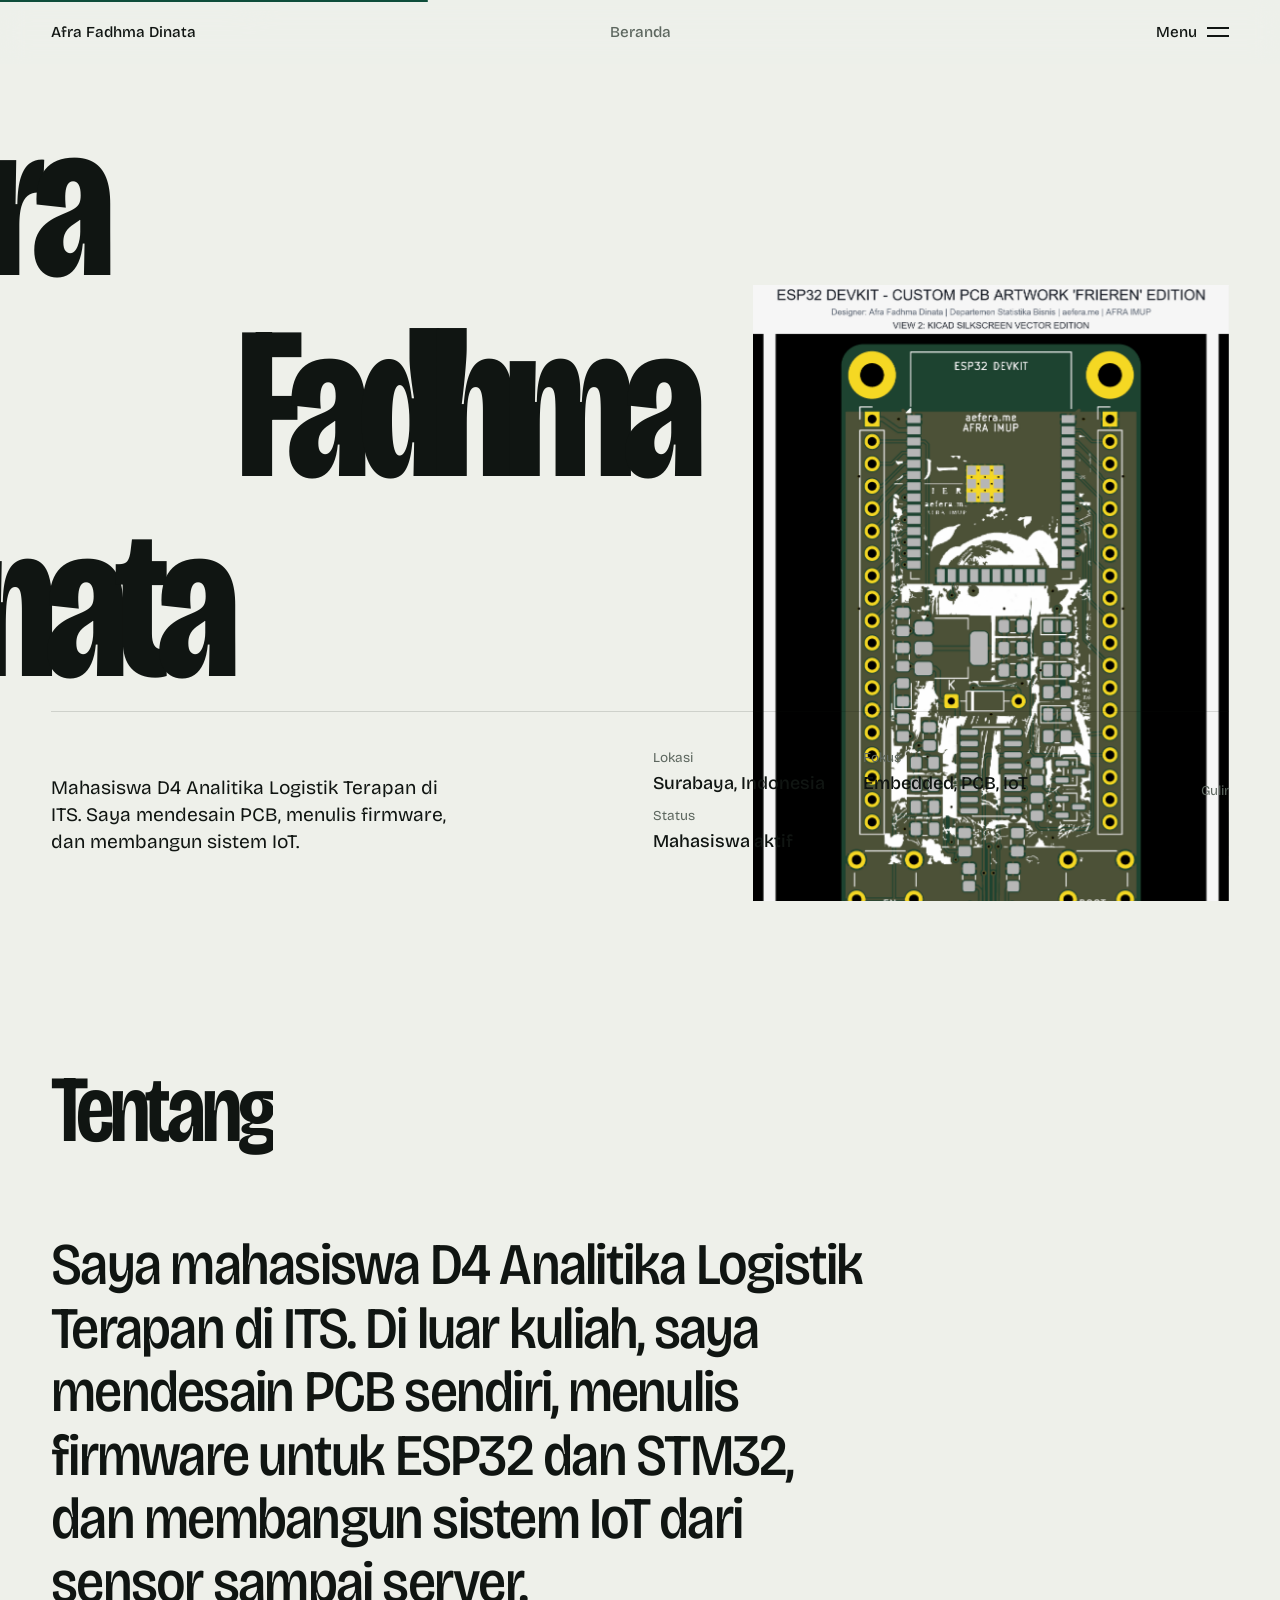
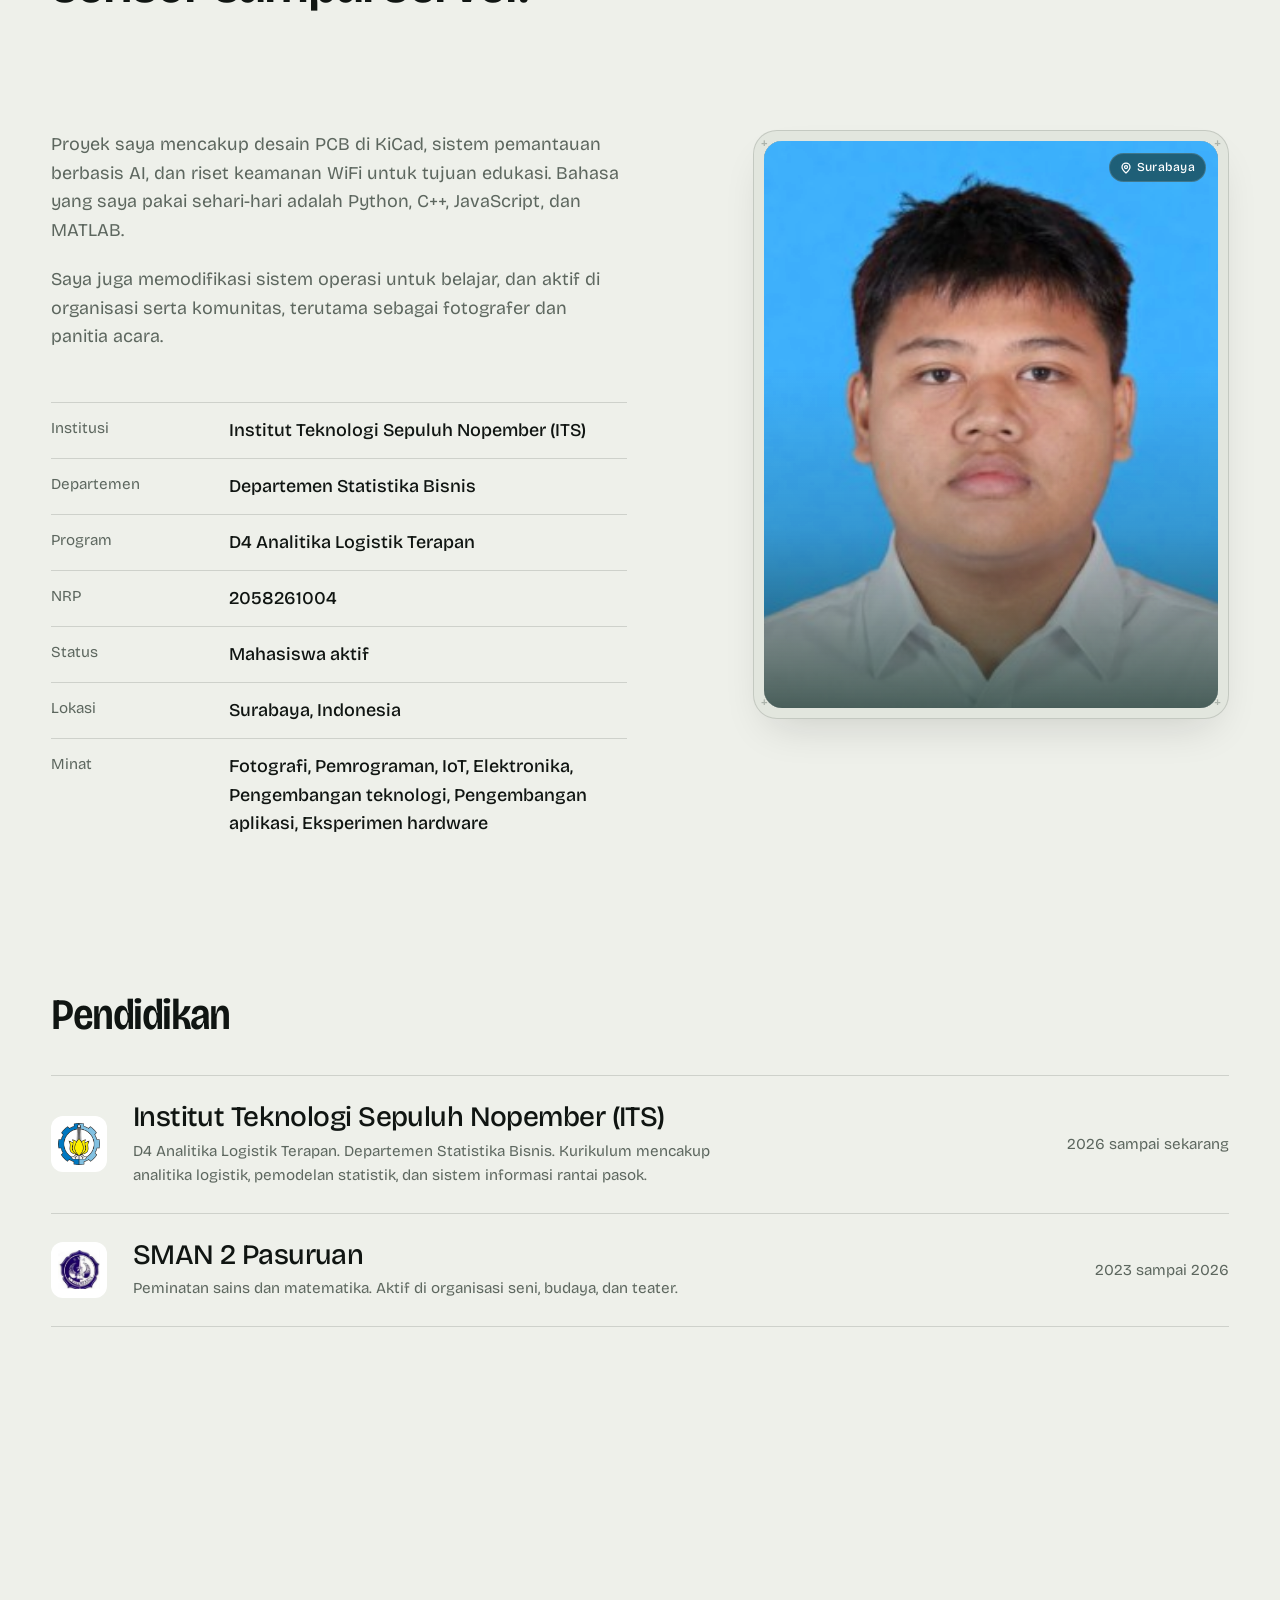
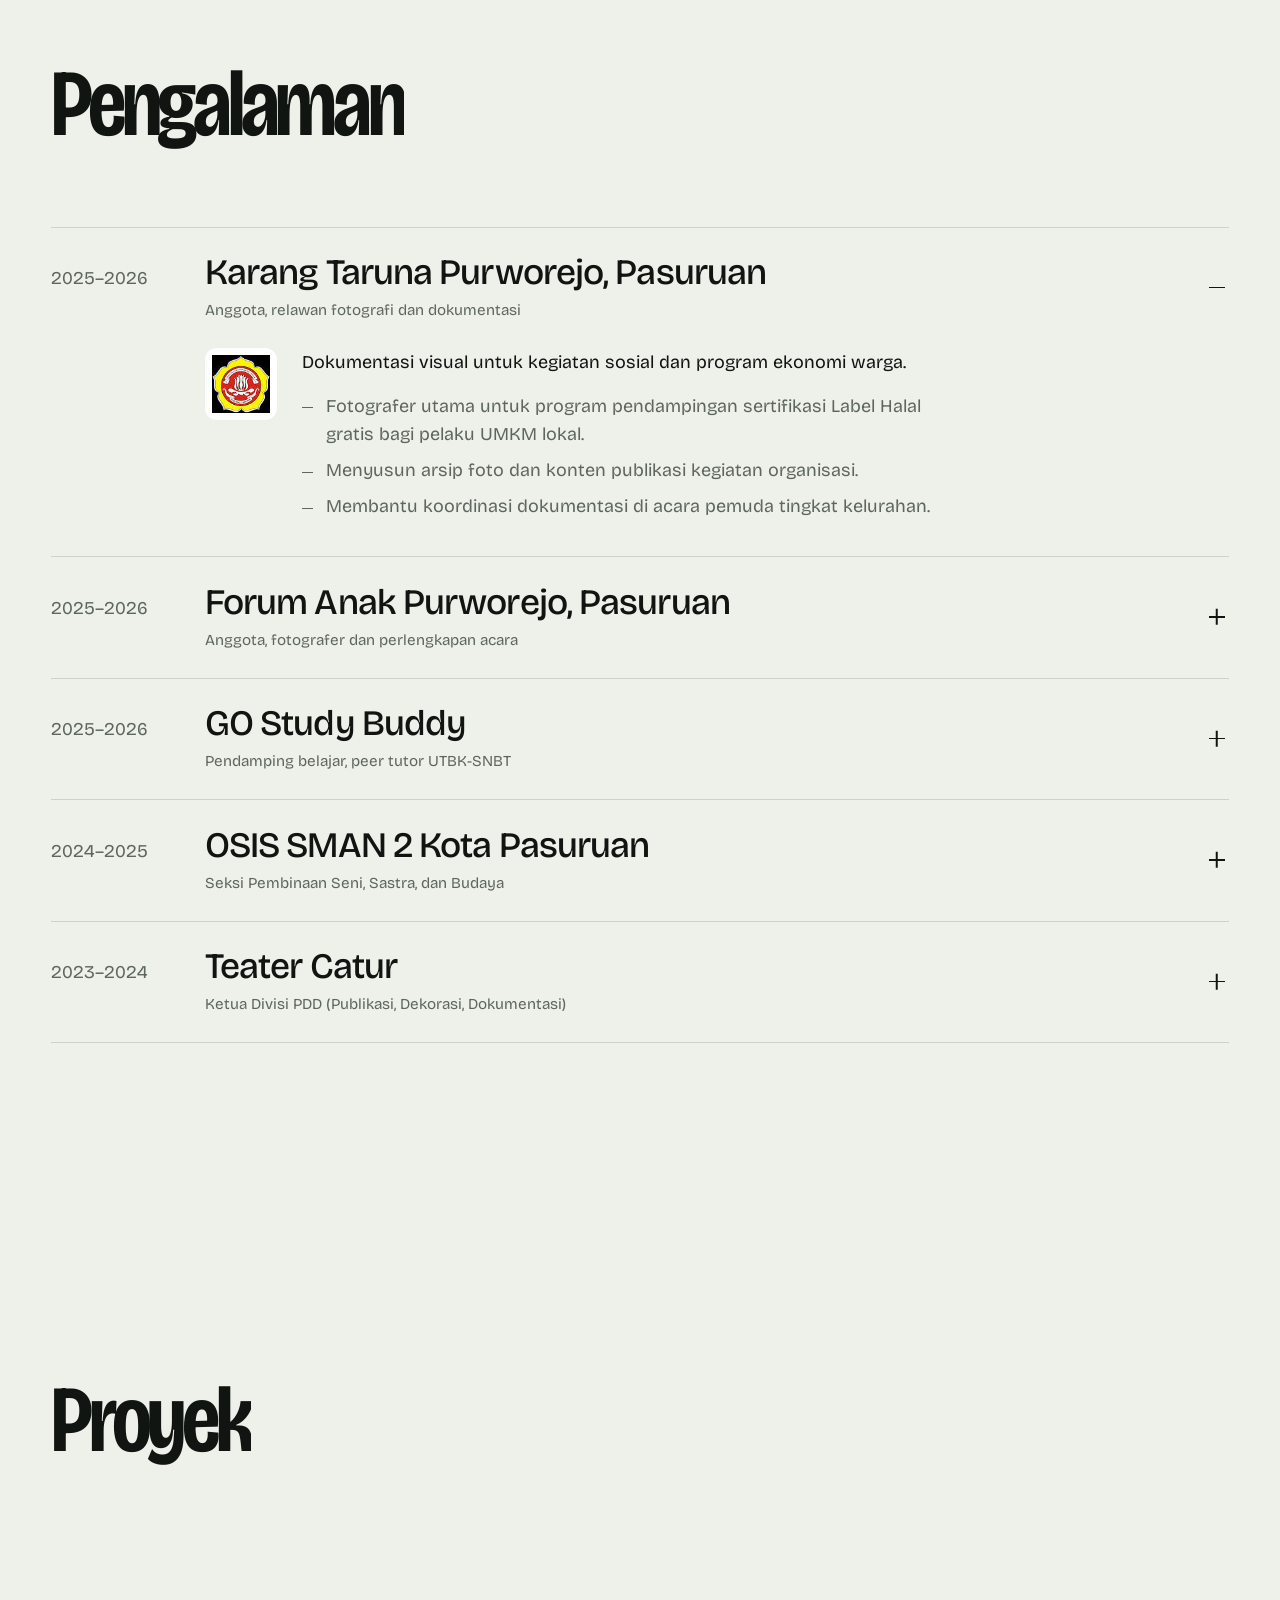
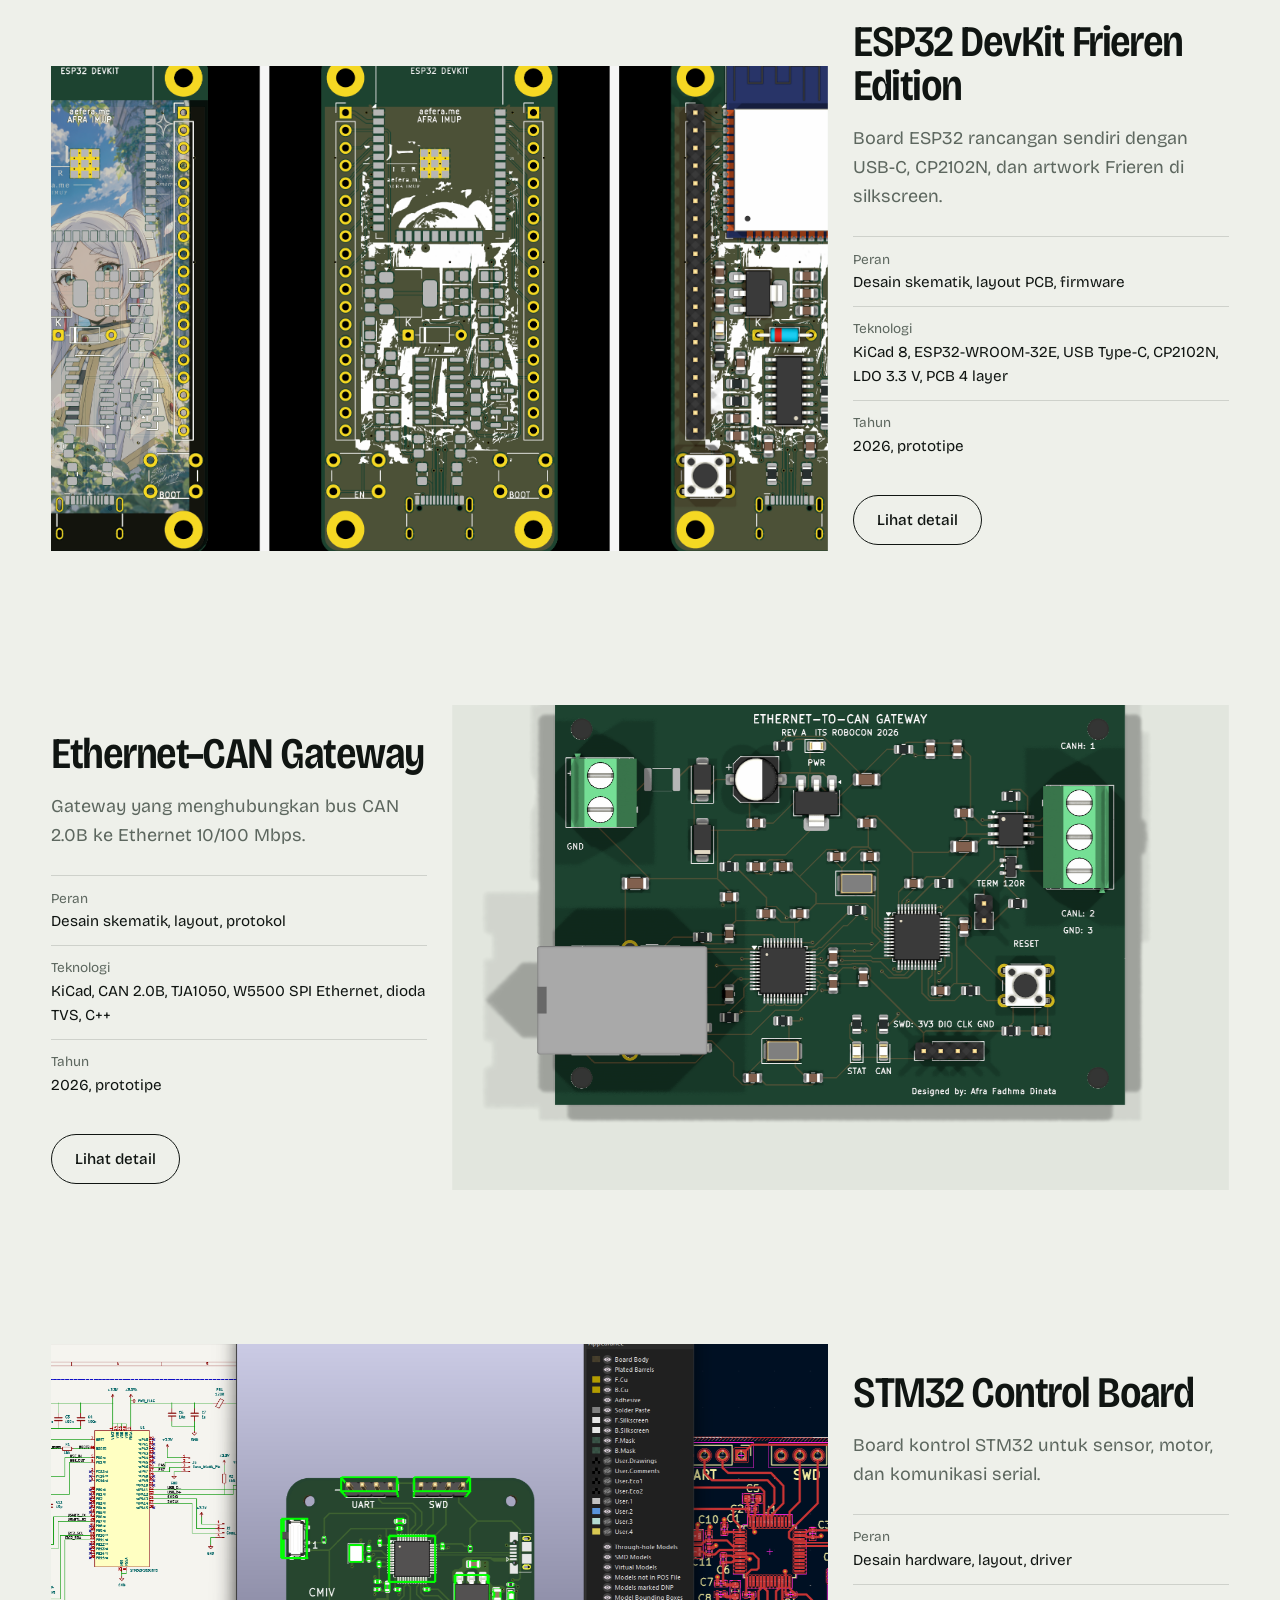
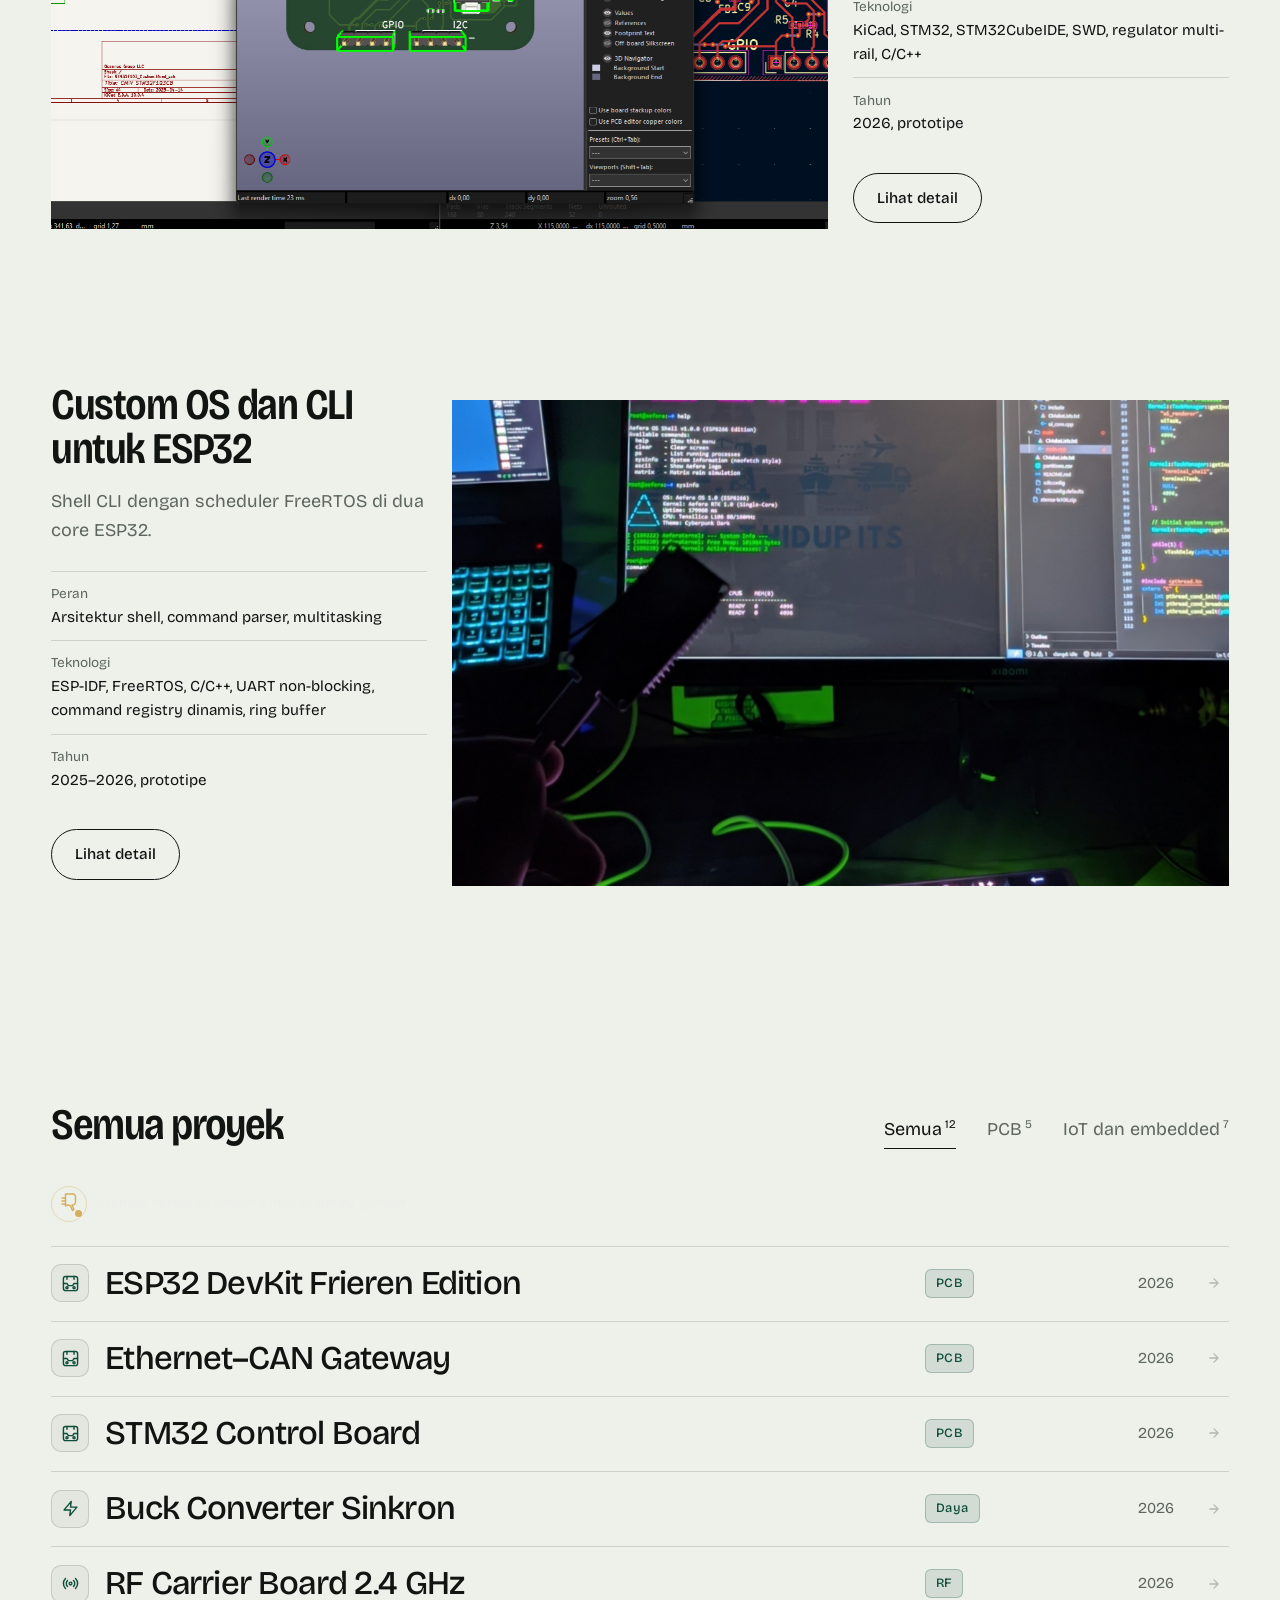
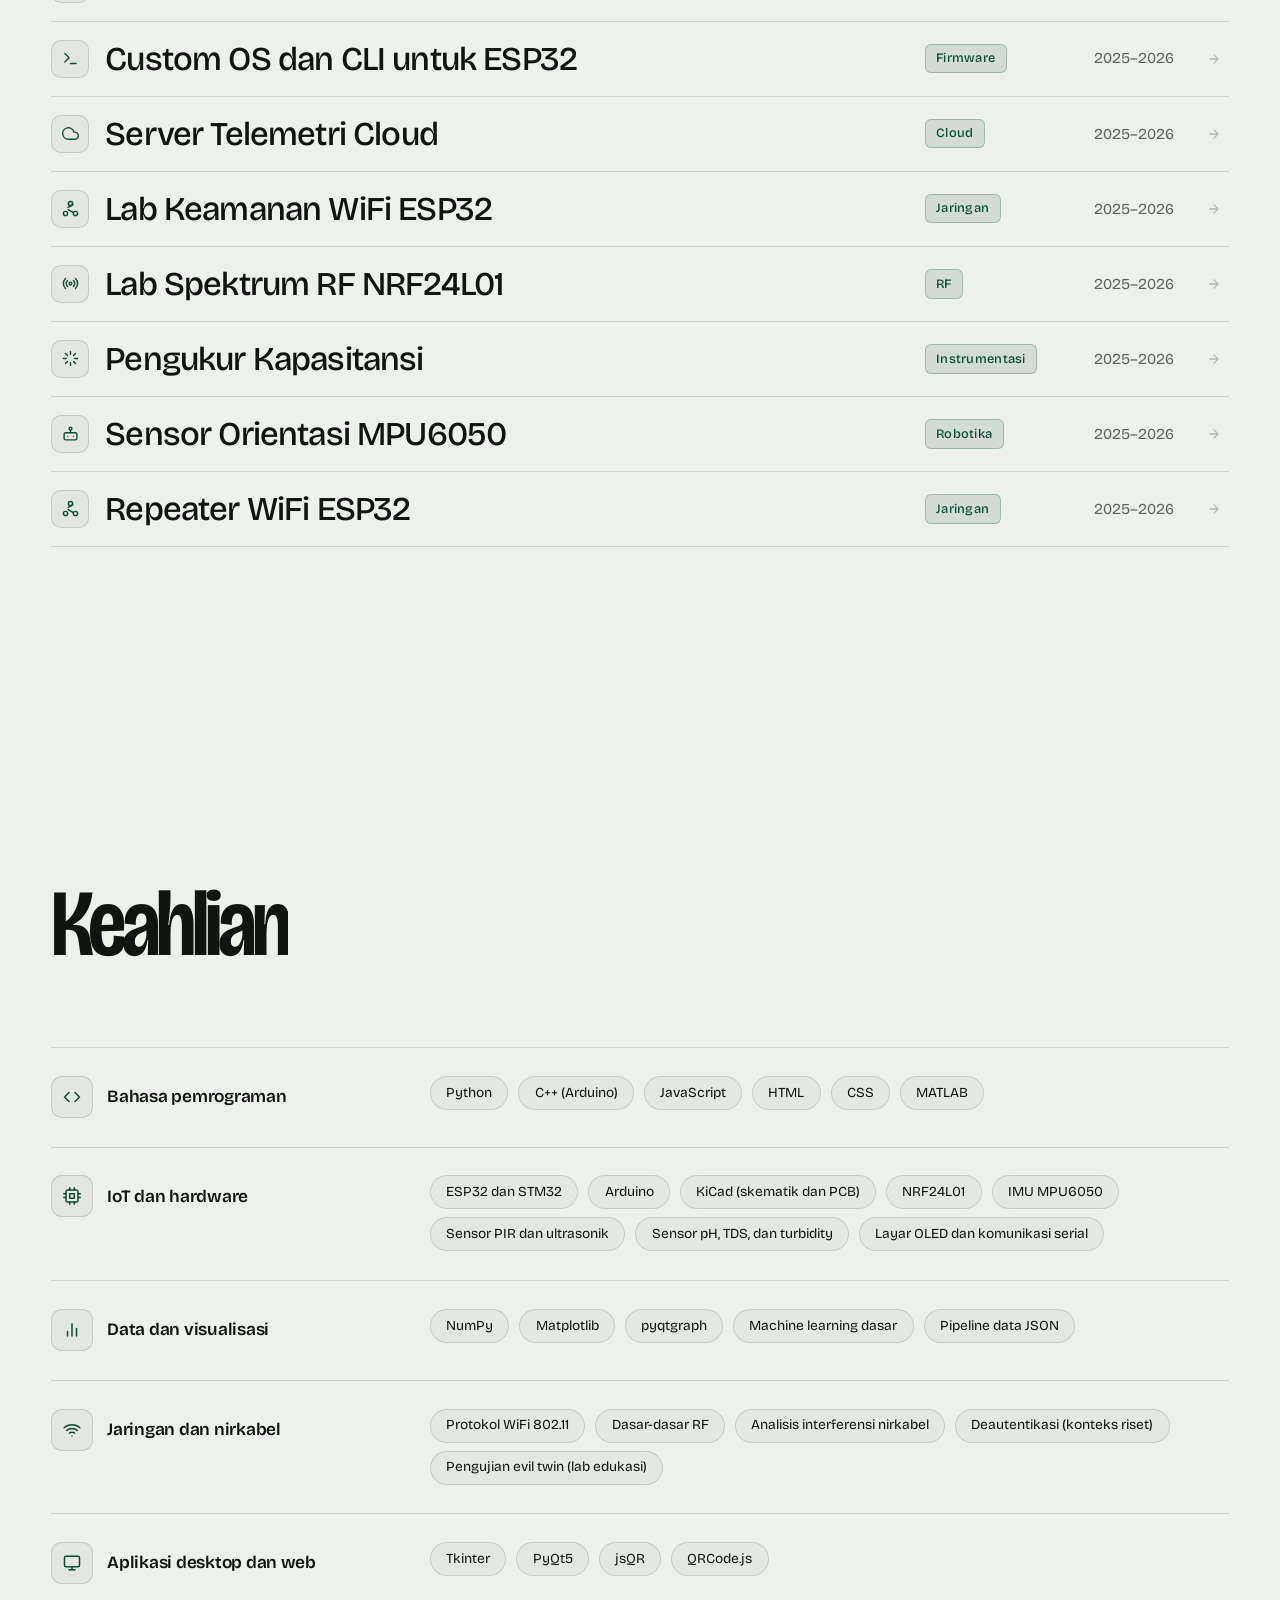
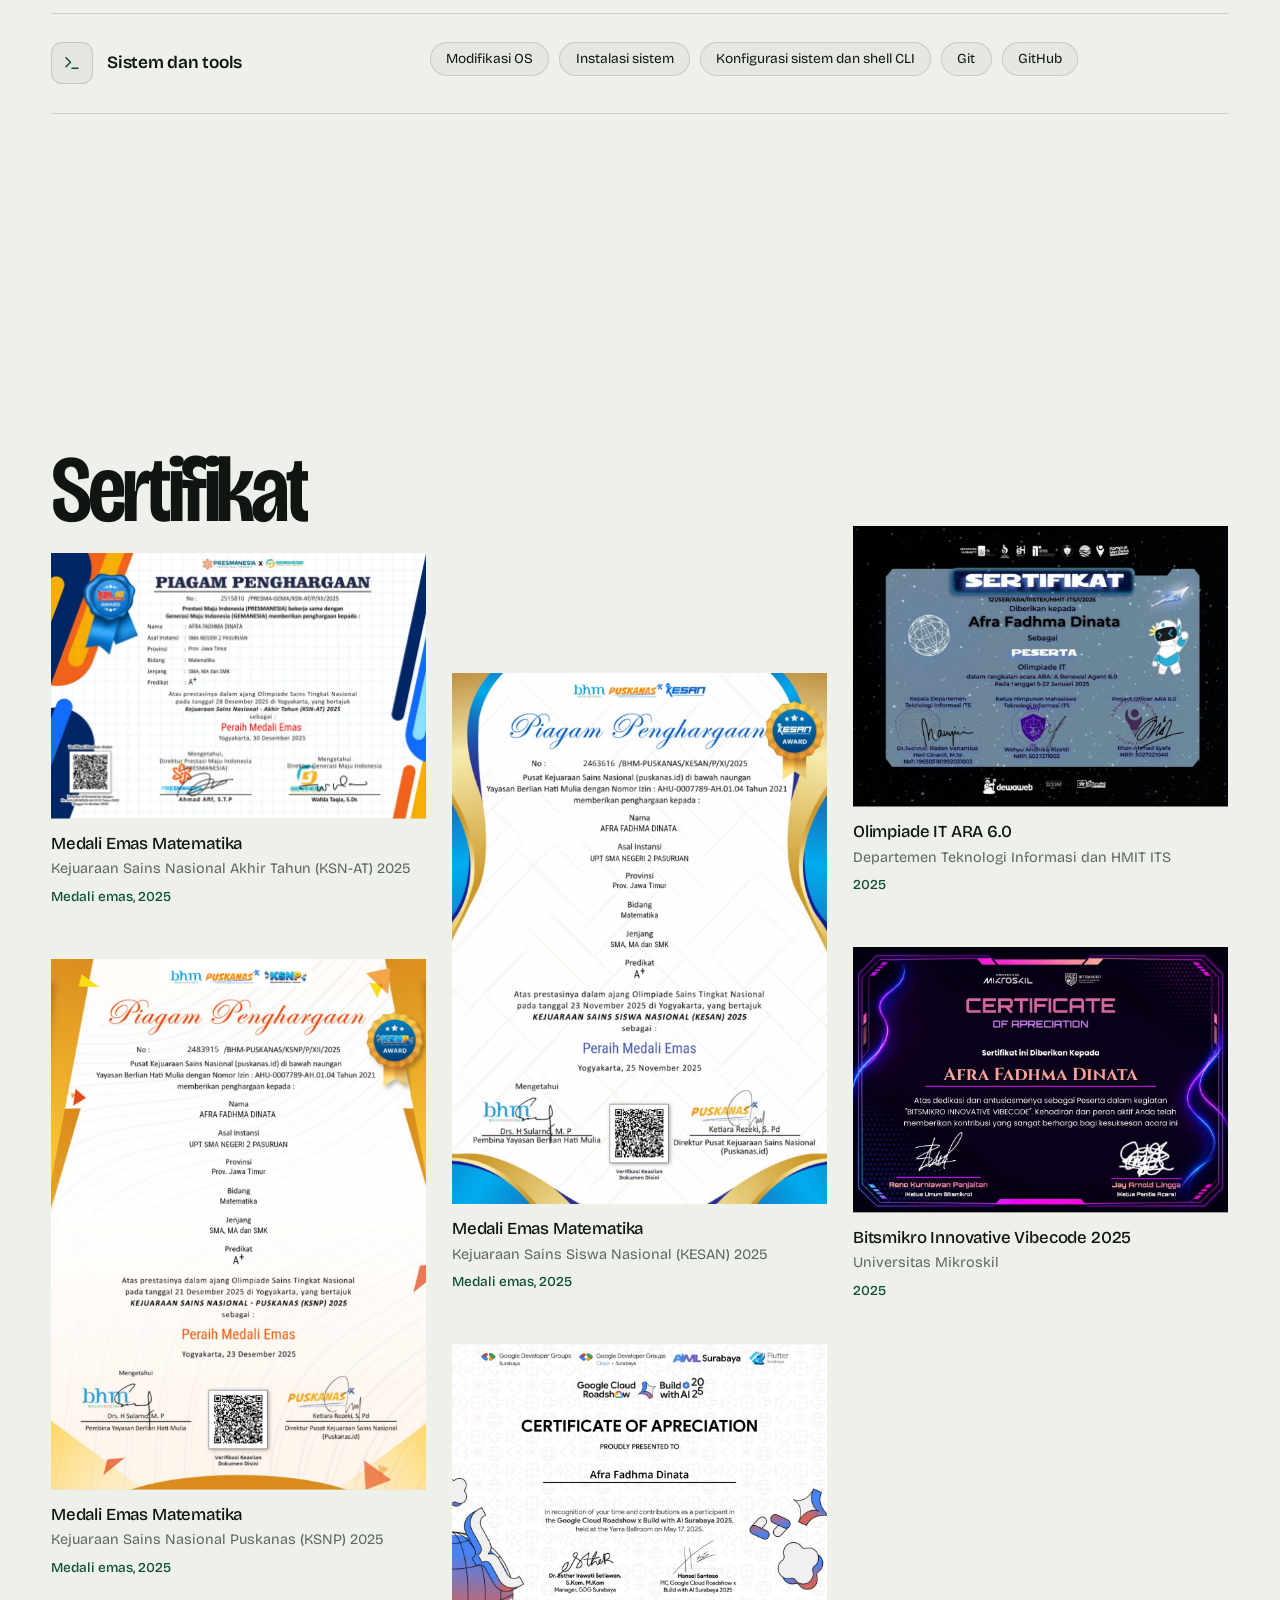
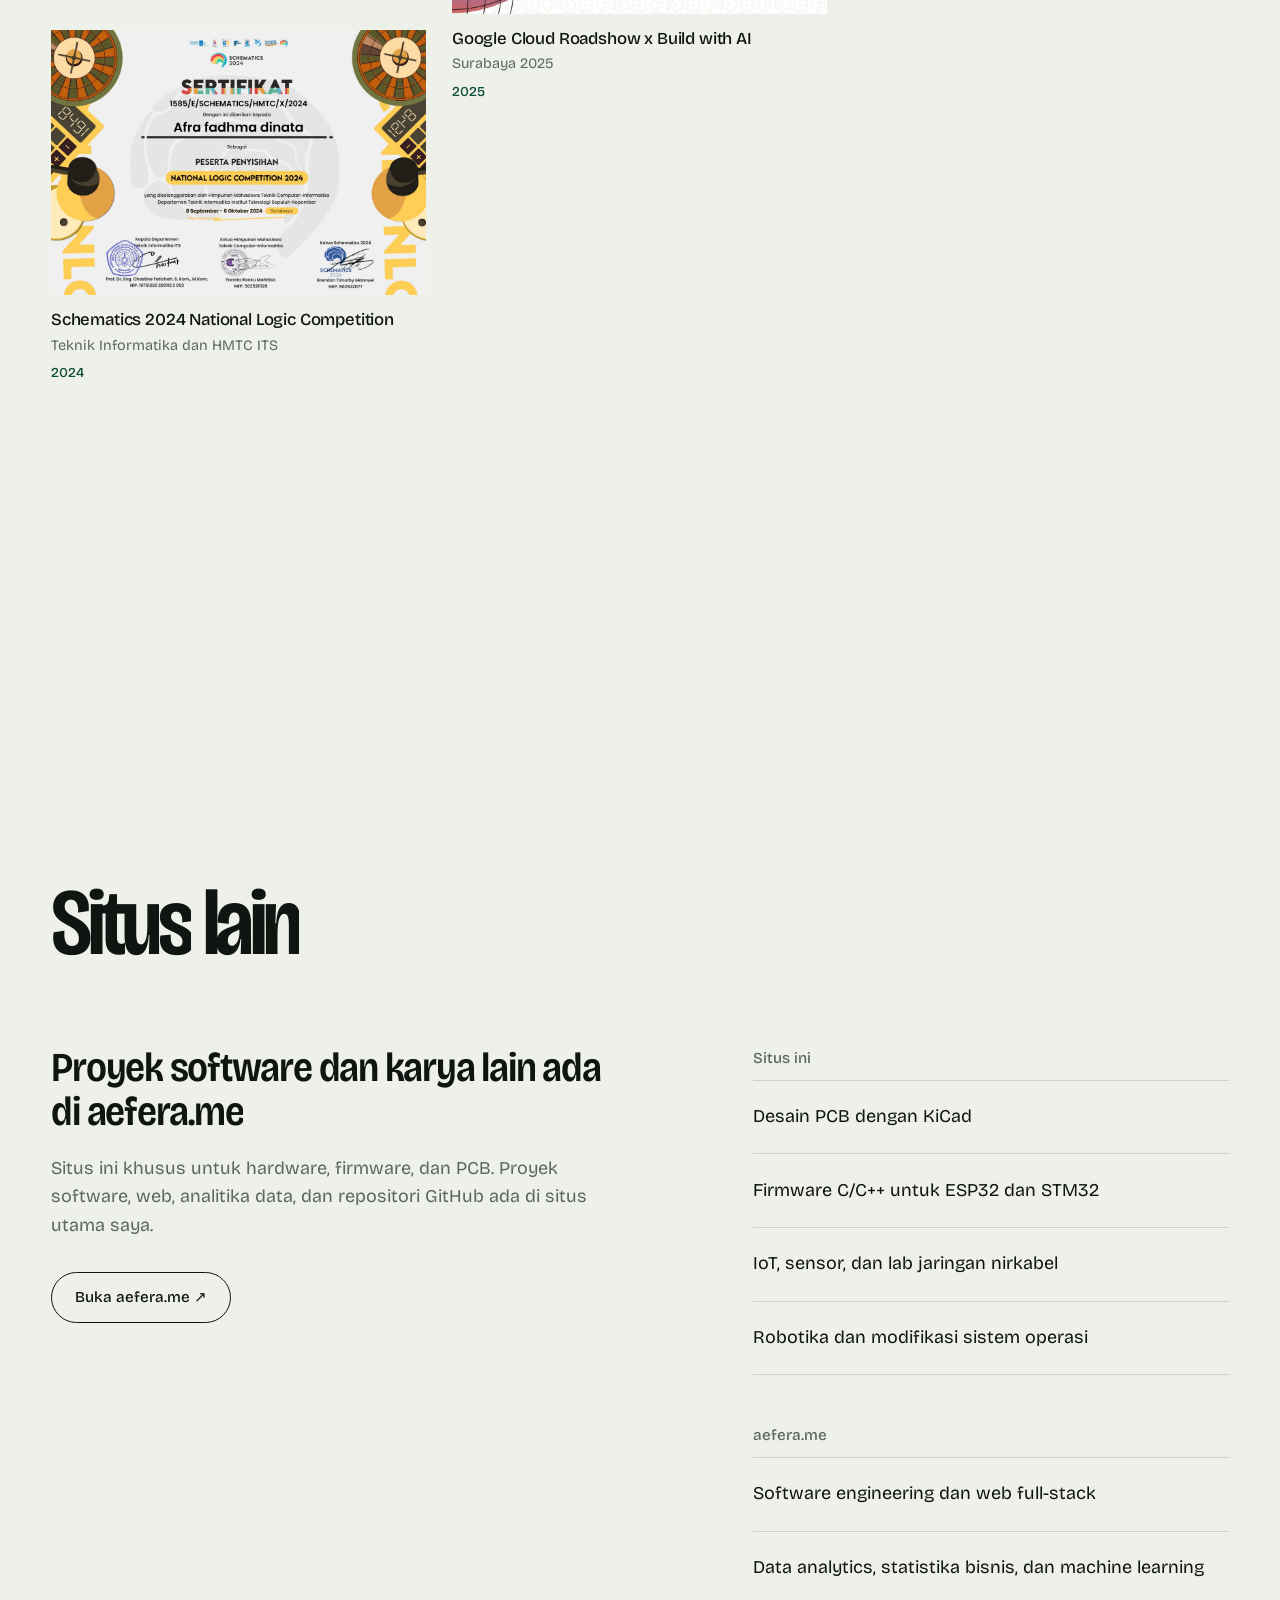
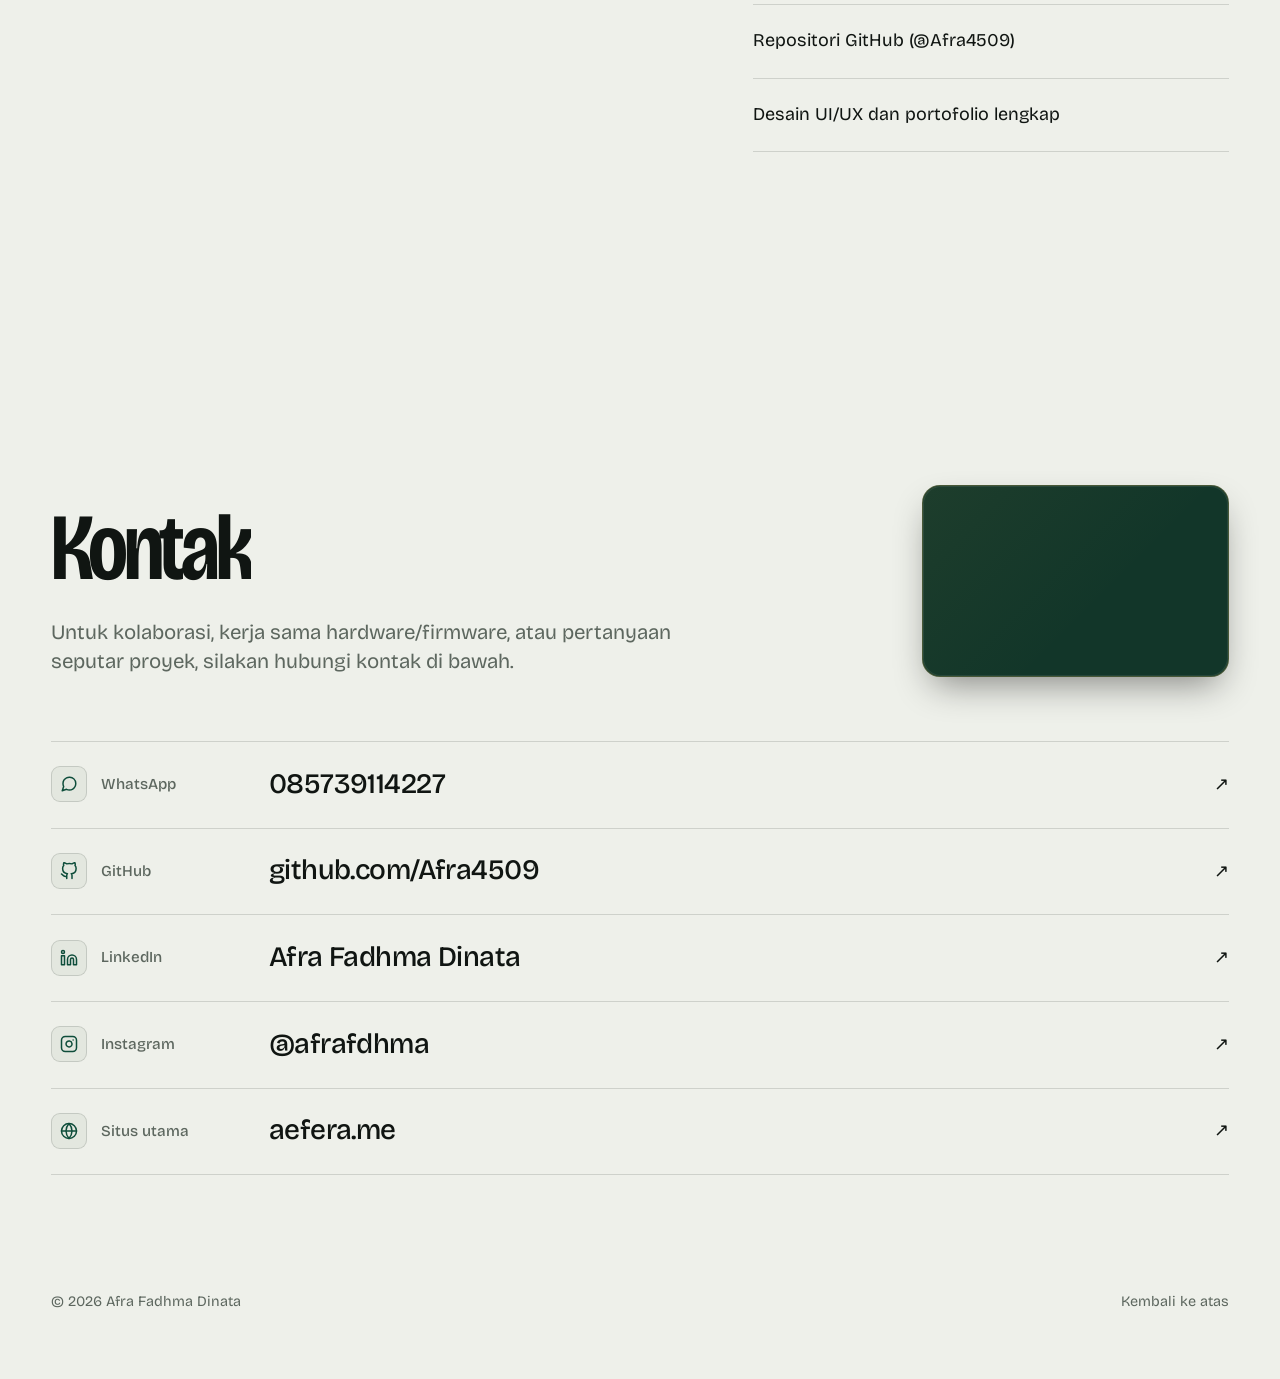
==== commit b17e878c: "Update portfolio: modern UI redesign, fix loading gutter bug, add looping video, and update contact " ====
--- a/index.html
+++ b/index.html
@@ -1,310 +1,247 @@
 <!DOCTYPE html>
-<html lang="en" data-theme="dark">
+<html lang="id" class="is-loading">
+
 <head>
   <meta charset="UTF-8" />
-  <title>Afra Fadhma Dinata — Engineering &amp; Robotics Portfolio</title>
+  <title>Afra Fadhma Dinata | Hardware, firmware, dan PCB</title>
   <meta name="viewport" content="width=device-width, initial-scale=1, viewport-fit=cover" />
-  <meta name="description" content="Engineering, Embedded Systems, Custom PCB &amp; Robotics Portfolio." />
-  
-  <!-- Fonts -->
+  <meta name="description"
+    content="Portofolio hardware Afra Fadhma Dinata: desain PCB, firmware ESP32 dan STM32, serta proyek IoT." />
+  <meta name="theme-color" content="#0C2A21" />
+
   <link rel="preconnect" href="https://fonts.googleapis.com" />
   <link rel="preconnect" href="https://fonts.gstatic.com" crossorigin />
-  <link href="https://fonts.googleapis.com/css2?family=Anton&family=Space+Mono:ital,wght@0,400;0,700;1,400&family=Inter:wght@400;500;600;700;800&display=swap" rel="stylesheet" />
-
-  <!-- Stylesheet -->
-  <link rel="stylesheet" href="css/style.css?v=21" />
+  <link
+    href="https://fonts.googleapis.com/css2?family=Bricolage+Grotesque:opsz,wdth,wght@12..96,75..100,200..800&display=swap"
+    rel="stylesheet" />
+
+  <link rel="stylesheet" href="css/style.css?v=28" />
+
+  <noscript>
+    <style>
+      #loader {
+        display: none !important;
+      }
+
+      html.is-loading,
+      body.is-loading {
+        overflow: auto !important;
+      }
+
+      .line-in,
+      .wi,
+      .media-in {
+        transform: none !important;
+      }
+
+      .media {
+        clip-path: none !important;
+      }
+
+      .rise,
+      .row,
+      .hero .rise {
+        opacity: 1 !important;
+        transform: none !important;
+      }
+
+      .sw {
+        opacity: 1 !important;
+      }
+    </style>
+  </noscript>
 </head>
-<body>
-
-  <noscript><style>#loader{display:none !important;}</style></noscript>
-
-  <!-- ============================= LOADER ============================= -->
+
+<body data-bg="light" class="is-loading">
+
   <div id="loader" aria-hidden="true">
-    <div class="loader-top"><span>PORTFOLIO / VOL. 01</span><span>SYSTEM TELEMETRY</span></div>
-    <div class="loader-mid">
-      <div class="li-name" id="loaderName">AFRA FADHMA DINATA</div>
-      <div class="loader-sub">HARDWARE &bull; EMBEDDED &bull; ROBOTICS</div>
-      <div class="loader-bar"><span></span></div>
-    </div>
-    <div class="loader-bottom"><span>SYS. INITIALIZING // NOMINAL —</span></div>
+    <span class="loader-name">Afra Fadhma Dinata</span>
+    <span class="loader-num"><span id="loaderNum">0</span></span>
   </div>
 
-  <!-- ==================== SHARED TECHNICAL CHROME ==================== -->
-  <canvas id="workshopAtmosphere" class="workshop-canvas" aria-hidden="true"></canvas>
-  <div class="circuit-grid" aria-hidden="true"></div>
-  <div class="grain" aria-hidden="true"></div>
-  <div class="frame-corners" aria-hidden="true"><span class="tl"></span><span class="tr"></span><span class="bl"></span><span class="br"></span></div>
-  <div class="frame-readout" aria-hidden="true"><span class="rec-dot"></span><span>REC &bull; TELEMETRY.SYS &bull; ONLINE</span></div>
-  <div class="frame-counter" aria-hidden="true">SEC <b id="frameCounter">00</b> / 10</div>
-  <div class="edge-rail" aria-hidden="true">ENGINEERING — ROBOTICS — TELEMETRY — HARDWARE</div>
-
-  <!-- Desktop Side Navigation Bar -->
-  <nav class="side-nav" aria-label="Section navigation" id="sideNav"></nav>
-
-  <!-- Mobile Telemetry Navigation Bar (Persistent HUD on Mobile) -->
-  <div class="mobile-hud" id="mobileHud">
-    <div class="mhud-status">
-      <span class="hud-live-dot"></span>
-      <span class="mhud-label" id="mobileHudLabel">00 // COVER</span>
-    </div>
-    <div class="mhud-actions">
-      <span class="mhud-counter" id="mobileHudCounter">00 / 10</span>
-      <button class="mhud-btn" id="mobileNavToggle" aria-label="Toggle section index">
-        <span class="mhud-btn-bars"><span></span><span></span></span>
-        <span class="mhud-btn-text">INDEX</span>
-      </button>
+  <div class="progress" id="progress" aria-hidden="true"></div>
+
+  <header class="header" id="header">
+    <a href="#beranda" class="brand" data-nav>Afra Fadhma Dinata</a>
+    <span class="hd-label" id="hdLabel" aria-hidden="true">Beranda</span>
+    <button class="menu-btn" id="menuBtn" aria-expanded="false" aria-controls="menu">
+      <span class="menu-btn-text" id="menuBtnText">Menu</span>
+      <span class="menu-btn-icon" aria-hidden="true"><i></i><i></i></span>
+    </button>
+  </header>
+
+  <div class="menu" id="menu" aria-hidden="true" inert>
+    <nav aria-label="Navigasi utama">
+      <ul class="menu-list" id="menuList"></ul>
+    </nav>
+    <div class="menu-foot">
+      <span>Surabaya, Indonesia</span>
+      <a href="https://aefera.me" target="_blank" rel="noopener" class="link">aefera.me ↗</a>
     </div>
   </div>
 
-  <!-- Mobile Quick-Jump Drawer -->
-  <div class="mobile-nav-drawer" id="mobileNavDrawer" aria-hidden="true">
-    <div class="mnd-header">
-      <div class="mnd-title"><span class="hud-live-dot"></span><span>TELEMETRY // INDEX</span></div>
-      <button class="mnd-close" id="mobileNavClose" aria-label="Close index">ESC &bull; CLOSE</button>
-    </div>
-    <ul class="mnd-list" id="mobileNavList"></ul>
-    <div class="mnd-footer">
-      <span>AFRA FADHMA DINATA &bull; 2026</span>
-      <span class="mnd-online">ONLINE</span>
+  <main id="main">
+
+    <!-- Beranda -->
+    <section id="beranda" class="hero" data-bg="light" data-label="Beranda">
+      <div class="container hero-grid">
+        <h1 class="hero-name" id="heroName"></h1>
+        <div class="hero-figure" id="heroFigure"></div>
+        <div class="hero-foot">
+          <p class="hero-role rise" id="heroRole"></p>
+          <dl class="hero-meta rise" id="heroMeta" style="--d:.1s"></dl>
+          <a href="#tentang" class="cue rise" data-nav style="--d:.2s" aria-label="Gulir ke bawah">
+            <span>Gulir</span><i></i>
+          </a>
+        </div>
+      </div>
+    </section>
+
+    <!-- Tentang -->
+    <section id="tentang" class="section" data-bg="light" data-label="Tentang">
+      <div class="container">
+        <div class="section-head">
+          <h2 class="h2" data-split>Tentang</h2>
+        </div>
+        <p class="statement" id="statement"></p>
+
+        <div class="about-grid">
+          <div class="about-text">
+            <div id="aboutParas"></div>
+            <dl class="facts" id="facts"></dl>
+          </div>
+          <div class="portrait" id="portrait"></div>
+        </div>
+
+        <div class="subsection">
+          <h3 class="h3" data-split>Pendidikan</h3>
+          <ul class="rows" id="eduList"></ul>
+        </div>
+      </div>
+    </section>
+
+    <!-- Pengalaman -->
+    <section id="pengalaman" class="section" data-bg="light" data-label="Pengalaman">
+      <div class="container">
+        <div class="section-head">
+          <h2 class="h2" data-split>Pengalaman</h2>
+        </div>
+        <ul class="rows" id="orgList"></ul>
+      </div>
+    </section>
+
+    <!-- Proyek -->
+    <section id="proyek" class="section" data-bg="dark" data-label="Proyek">
+      <div class="container">
+        <div class="section-head">
+          <h2 class="h2" data-split>Proyek</h2>
+        </div>
+        <div id="featured"></div>
+
+        <div class="subsection index-wrap">
+          <div class="index-head">
+            <h3 class="h3" data-split>Semua proyek</h3>
+            <div class="tabs rise" id="tabs" role="group" aria-label="Filter proyek"></div>
+          </div>
+
+          <!-- Hint hover preview -->
+          <div class="index-hint" aria-hidden="true">
+            <span class="index-hint-icon">
+              <svg width="18" height="22" viewBox="0 0 18 22" fill="none" xmlns="http://www.w3.org/2000/svg">
+                <path d="M5.5 1C5.5 1 5.5 10 5.5 13C5.5 13 8 11 10.5 13L12.5 17.5L14 16.5L12 12C12 12 15.5 12 15.5 9V3.5C15.5 2.1 14.4 1 13 1H5.5Z" stroke="currentColor" stroke-width="1.4" stroke-linejoin="round" fill="none"/>
+                <line x1="5.5" y1="5" x2="2" y2="5" stroke="currentColor" stroke-width="1.4" stroke-linecap="round"/>
+                <line x1="5.5" y1="8" x2="2" y2="8" stroke="currentColor" stroke-width="1.4" stroke-linecap="round"/>
+                <line x1="5.5" y1="11" x2="2" y2="11" stroke="currentColor" stroke-width="1.4" stroke-linecap="round"/>
+              </svg>
+              <span class="index-hint-cursor"></span>
+            </span>
+            <span class="index-hint-text">Arahkan kursor ke proyek untuk pratinjau gambar</span>
+          </div>
+
+          <ul class="rows index-rows" id="indexList"></ul>
+        </div>
+      </div>
+    </section>
+
+    <!-- Keahlian -->
+    <section id="keahlian" class="section" data-bg="light" data-label="Keahlian">
+      <div class="container">
+        <div class="section-head">
+          <h2 class="h2" data-split>Keahlian</h2>
+        </div>
+        <ul class="rows" id="skillList"></ul>
+      </div>
+    </section>
+
+    <!-- Sertifikat -->
+    <section id="sertifikat" class="section" data-bg="light" data-label="Sertifikat">
+      <div class="container">
+        <div class="section-head">
+          <h2 class="h2" data-split>Sertifikat</h2>
+        </div>
+        <div class="cert-cols" id="certCols"></div>
+      </div>
+    </section>
+
+    <!-- Situs lain -->
+    <section id="situs" class="section" data-bg="light" data-label="aefera.me">
+      <div class="container">
+        <div class="section-head">
+          <h2 class="h2" data-split>Situs lain</h2>
+        </div>
+        <div class="portal" id="portal"></div>
+      </div>
+    </section>
+
+    <!-- Kontak -->
+    <section id="kontak" class="section contact" data-bg="dark" data-label="Kontak">
+      <div class="container">
+        <div class="contact-header-wrap">
+          <div class="contact-head-left">
+            <div class="section-head">
+              <h2 class="h2" data-split>Kontak</h2>
+            </div>
+            <p class="contact-lead rise">Untuk kolaborasi, kerja sama hardware/firmware, atau pertanyaan seputar proyek, silakan hubungi kontak di bawah.</p>
+          </div>
+          <div class="contact-video-card rise" style="--d:.15s">
+            <video src="video/video.mp4" autoplay loop muted playsinline disablePictureInPicture preload="auto"></video>
+            <div class="contact-video-overlay" aria-hidden="true"></div>
+          </div>
+        </div>
+
+        <ul class="rows contact-rows" id="contactList"></ul>
+        <div class="site-foot">
+          <span id="footCopy"></span>
+          <a href="#beranda" class="link" data-nav>Kembali ke atas</a>
+        </div>
+      </div>
+    </section>
+
+  </main>
+
+  <!-- Pratinjau saat hover di daftar proyek -->
+  <div class="peek" id="peek" aria-hidden="true"><img alt="" /></div>
+
+  <!-- Viewer detail proyek dan sertifikat -->
+  <div class="viewer" id="viewer" role="dialog" aria-modal="true" aria-hidden="true" aria-labelledby="viewerTitle"
+    inert>
+    <div class="viewer-backdrop" data-close></div>
+    <div class="viewer-panel">
+      <div class="viewer-media"><img id="viewerImg" alt="" /></div>
+      <div class="viewer-side">
+        <button class="viewer-close" id="viewerClose" type="button">Tutup</button>
+        <div class="viewer-info" id="viewerInfo"></div>
+        <div class="viewer-nav">
+          <button type="button" id="viewerPrev">Sebelumnya</button>
+          <span id="viewerCount"></span>
+          <button type="button" id="viewerNext">Berikutnya</button>
+        </div>
+      </div>
     </div>
   </div>
 
-  <!-- ============================== MAIN ============================== -->
-  <main>
-
-    <!-- 00 — HERO -->
-    <header id="hero" class="section-hero container">
-      <div class="hero-topbar">
-        <span class="id-tag" id="topIdTag">AFRA FADHMA DINATA</span>
-        <span class="align-right">ENGINEERING PORTFOLIO<br />TELEMETRY ARCHIVE — <span id="topYear">2026</span></span>
-      </div>
-
-      <div class="hero-main">
-        <div class="hero-text">
-          <h1 class="hero-name" id="heroName"><span class="hn-line">AFRA</span><span class="hn-line">FADHMA</span><span class="hn-line">DINATA</span></h1>
-          <div class="hero-sub">
-            <span class="hero-field" id="heroField">ROBOTICS &amp; EMBEDDED SYSTEMS</span>
-            <span class="hero-role" id="heroRole">HARDWARE &amp; FIRMWARE ENGINEER</span>
-          </div>
-        </div>
-        <div class="hero-visual" data-parallax="0.08">
-          <div class="media-frame tilt" id="heroMedia"></div>
-        </div>
-      </div>
-
-      <!-- Hero Bottom Bar -->
-      <div class="hero-bottom-bar">
-        <div class="hero-meta">
-          <div class="m-item"><span class="m-lbl">LOCATION</span><b id="metaLocation">INDONESIA</b></div>
-          <div class="m-item"><span class="m-lbl">FIELD</span><b id="metaField">EMBEDDED / PCB / IOT</b></div>
-          <div class="m-item"><span class="m-lbl">STATUS</span><b id="metaStatus">STUDENT / BUILDER</b></div>
-          <div class="m-item"><span class="m-lbl">YEAR</span><b id="metaYear">2026</b></div>
-        </div>
-        <a href="#profile" class="scroll-cue" id="heroScrollCue" aria-label="Scroll to Profile">
-          <span class="cue-label">SCROLL</span>
-          <span class="cue-line"></span>
-        </a>
-      </div>
-    </header>
-
-    <!-- 01 — PROFILE -->
-    <section id="profile" class="section container">
-      <div class="section-head">
-        <span class="section-num" aria-hidden="true">01</span>
-        <div class="section-title-row reveal">
-          <span class="section-tag">01 — PROFILE</span>
-          <h2 class="section-title">Background&nbsp;&amp;&nbsp;Focus</h2>
-        </div>
-      </div>
-
-      <div class="profile-grid">
-        <div class="reveal reveal-side">
-          <p class="profile-intro" id="profileIntro">D4 Applied Logistics Analytics Student &bull; ITS Surabaya</p>
-          <div class="profile-desc" id="profileDesc"></div>
-          <ul class="tag-list" id="profileInterests" style="margin-top:26px;"></ul>
-        </div>
-        <div class="profile-side reveal" style="--rd:.12s">
-          <div class="profile-photo-card" id="profilePhotoCard">
-            <div class="profile-photo-frame media-frame tilt" data-zoom-src="foto%20profile/1776187037004.jpg" data-zoom-title="Afra Fadhma Dinata — Profile Portrait">
-              <div class="pp-header">
-                <div class="pp-header-left">
-                  <span class="hud-live-dot"></span>
-                  <span>PERSONNEL // TELEMETRY VERIFIED</span>
-                </div>
-                <span class="pp-id-badge">ID // 2058261004</span>
-              </div>
-              <div class="pp-image-wrap">
-                <img src="foto%20profile/1776187037004.jpg" alt="Afra Fadhma Dinata — Profile Portrait" loading="lazy" />
-                <div class="pp-vignette"></div>
-              </div>
-              <span class="mf-c1"></span><span class="mf-c2"></span>
-              <div class="pp-footer">
-                <span class="pp-tag">D4 ANALITIKA LOGISTIK TERAPAN</span>
-                <span class="pp-loc">ITS SURABAYA</span>
-              </div>
-            </div>
-          </div>
-          <div>
-            <div class="spec-line"><span class="k">INSTITUTION</span><span class="v" id="profileInstitution">Institut Teknologi Sepuluh Nopember (ITS)</span></div>
-            <div class="spec-line"><span class="k">DEPARTMENT</span><span class="v" id="profileDepartment">Departemen Statistika Bisnis</span></div>
-            <div class="spec-line"><span class="k">PROGRAM</span><span class="v" id="profileProgram">D4 Analitika Logistik Terapan</span></div>
-            <div class="spec-line"><span class="k">NRP</span><span class="v" id="profileNrp" style="color:var(--accent);font-weight:700;">2058261004</span></div>
-            <div class="spec-line"><span class="k">STATUS</span><span class="v" id="profileStatus2">Mahasiswa Aktif</span></div>
-            <div class="spec-line" style="border-bottom:1px solid var(--line);"><span class="k">LOCATION</span><span class="v" id="profileLocation">Surabaya, Indonesia</span></div>
-          </div>
-        </div>
-      </div>
-    </section>
-
-    <!-- 02 — EDUCATION -->
-    <section id="education" class="section container">
-      <div class="section-head">
-        <span class="section-num" aria-hidden="true">02</span>
-        <div class="section-title-row reveal">
-          <span class="section-tag">02 — ACADEMICS</span>
-          <h2 class="section-title">Education&nbsp;&amp;&nbsp;Background</h2>
-        </div>
-        <p class="section-intro reveal" id="educationIntro" style="--rd:.1s"></p>
-      </div>
-
-      <div class="edu-grid" id="educationList"></div>
-    </section>
-
-    <!-- 03 — ORGANIZATIONS -->
-    <section id="organizations" class="section container">
-      <div class="section-head">
-        <span class="section-num" aria-hidden="true">03</span>
-        <div class="section-title-row reveal">
-          <span class="section-tag">03 — LEADERSHIP</span>
-          <h2 class="section-title">Organizations&nbsp;&amp;&nbsp;Leadership</h2>
-        </div>
-        <p class="section-intro reveal" id="orgsIntro" style="--rd:.1s"></p>
-      </div>
-
-      <div class="timeline" id="orgsList"></div>
-    </section>
-
-    <!-- 04 — SELECTED PROJECTS -->
-    <section id="projects" class="section container">
-      <div class="section-head">
-        <span class="section-num" aria-hidden="true">04</span>
-        <div class="section-title-row reveal">
-          <span class="section-tag">04 — SELECTED</span>
-          <h2 class="section-title">Selected&nbsp;Projects</h2>
-        </div>
-        <p class="section-intro reveal" id="projectsIntro" style="--rd:.1s"></p>
-      </div>
-
-      <div id="projectsList"></div>
-    </section>
-
-    <!-- 05 — IOT PROJECTS -->
-    <section id="iot" class="section container">
-      <div class="section-head">
-        <span class="section-num" aria-hidden="true">05</span>
-        <div class="section-title-row reveal">
-          <span class="section-tag">05 — TELEMETRY</span>
-          <h2 class="section-title">IoT&nbsp;&amp;&nbsp;Embedded&nbsp;Projects</h2>
-        </div>
-        <p class="section-intro reveal" id="iotIntro" style="--rd:.1s"></p>
-      </div>
-
-      <div class="eng-grid" id="iotList"></div>
-    </section>
-
-    <!-- 06 — PCB PROJECTS -->
-    <section id="pcb" class="section container">
-      <div class="section-head">
-        <span class="section-num" aria-hidden="true">06</span>
-        <div class="section-title-row reveal">
-          <span class="section-tag">06 — HARDWARE</span>
-          <h2 class="section-title">PCB&nbsp;&amp;&nbsp;Electronics&nbsp;Projects</h2>
-        </div>
-        <p class="section-intro reveal" id="pcbIntro" style="--rd:.1s"></p>
-      </div>
-
-      <div class="eng-grid" id="pcbList"></div>
-    </section>
-
-    <!-- 07 — MAIN WEBSITE & OTHER WORKS PORTAL (aefera.me) -->
-    <section id="portal" class="section container">
-      <div class="section-head">
-        <span class="section-num" aria-hidden="true">07</span>
-        <div class="section-title-row reveal">
-          <span class="section-tag">07 — EXTERNAL PORTAL</span>
-          <h2 class="section-title">Main&nbsp;Website&nbsp;&amp;&nbsp;Other&nbsp;Works</h2>
-        </div>
-        <p class="section-intro reveal" id="portalIntro" style="--rd:.1s"></p>
-      </div>
-
-      <div id="mainPortalContent"></div>
-    </section>
-
-    <!-- 08 — TECHNICAL SKILLS -->
-    <section id="skills" class="section container">
-      <div class="section-head">
-        <span class="section-num" aria-hidden="true">08</span>
-        <div class="section-title-row reveal">
-          <span class="section-tag">08 — SPEC SHEET</span>
-          <h2 class="section-title">Technical&nbsp;Skills</h2>
-        </div>
-      </div>
-
-      <div class="spec-sheet" id="skillsSheet"></div>
-    </section>
-
-    <!-- 09 — CERTIFICATES SHOWCASE -->
-    <section id="achievements" class="section container">
-      <div class="section-head">
-        <span class="section-num" aria-hidden="true">09</span>
-        <div class="section-title-row reveal">
-          <span class="section-tag">09 — CERTIFICATIONS</span>
-          <h2 class="section-title">Certificates&nbsp;&amp;&nbsp;Credentials</h2>
-        </div>
-      </div>
-
-      <div class="cert-gallery" id="certificatesGallery"></div>
-    </section>
-
-    <!-- 10 — CONTACT -->
-    <footer id="contact" class="section-contact container">
-      <div class="contact-head">
-        <span class="section-tag contact-tag">10 — GET IN TOUCH</span>
-        <h2 class="contact-title reveal" id="contactHeadline">Let's&nbsp;Build<br />Something.</h2>
-      </div>
-
-      <div class="contact-list" id="contactList"></div>
-
-      <div class="site-footer">
-        <span id="footerCopy">&copy; 2026 AFRA FADHMA DINATA</span>
-        <span>ROBOTICS &bull; EMBEDDED SYSTEMS &bull; HARDWARE PORTFOLIO</span>
-      </div>
-    </footer>
-
-  </main>
-
-  <!-- ========================= LIGHTBOX INSPECTION MODAL ========================= -->
-  <div id="lightbox" class="lightbox-modal" aria-hidden="true">
-    <div class="lightbox-bar">
-      <span class="lightbox-title" id="lightboxTitle">INSPECT COMPONENT</span>
-      <button class="lightbox-close" id="lightboxClose" aria-label="Close inspection">ESC &bull; CLOSE</button>
-    </div>
-    <div class="lightbox-content">
-      <div class="lightbox-img-wrap">
-        <img id="lightboxImg" src="" alt="Hardware inspection view" />
-      </div>
-    </div>
-    <div class="lightbox-footer">
-      <span id="lightboxTag">COMPONENT TELEMETRY</span>
-      <div style="display:flex;gap:8px;">
-        <button class="lightbox-nav-btn" id="lightboxPrev">&larr; PREV</button>
-        <button class="lightbox-nav-btn" id="lightboxNext">NEXT &rarr;</button>
-      </div>
-    </div>
-  </div>
-
-  <!-- Scripts -->
-  <script src="js/data.js?v=21"></script>
-  <script src="js/main.js?v=21"></script>
+  <script src="js/data.js?v=28"></script>
+  <script src="js/main.js?v=28"></script>
 </body>
-</html>
+
+</html>
--- a/css/style.css
+++ b/css/style.css
@@ -1,2241 +1,2204 @@
 /* ==========================================================================
-   00 — DESIGN TOKENS
-   Aesthetic: Robotics, Electronics, Embedded Systems, Hardware Engineering.
-   Palette: Carbon-fibre charcoal, asphalt ink, safety-signal industrial orange,
-   drafting paper off-white, copper circuit tones.
+   TOKEN
+   Warna diambil dari PCB: kertas abu hangat, hijau solder-mask, emas ENIG.
+   Variabel warna didaftarkan lewat @property supaya perpindahan antara
+   bagian terang dan gelap bisa dianimasikan.
    ========================================================================== */
+@property --bg {
+  syntax: '<color>';
+  inherits: true;
+  initial-value: #EEF0EA;
+}
+
+@property --fg {
+  syntax: '<color>';
+  inherits: true;
+  initial-value: #101512;
+}
+
+@property --muted {
+  syntax: '<color>';
+  inherits: true;
+  initial-value: #5D675F;
+}
+
+@property --line {
+  syntax: '<color>';
+  inherits: true;
+  initial-value: rgba(16, 21, 18, 0.14);
+}
+
+@property --accent {
+  syntax: '<color>';
+  inherits: true;
+  initial-value: #0E4D3A;
+}
+
+@property --panel {
+  syntax: '<color>';
+  inherits: true;
+  initial-value: #E2E6DE;
+}
+
 :root {
-  --accent: #ff5a1f;           /* Signal Safety Industrial Orange */
-  --accent-dim: #a83e16;
-  --accent-glow: rgba(255, 90, 31, 0.28);
-  --accent-hot: #ff8533;
-  --copper: #d97736;
-
-  --ink: #0a0908;              /* Base chassis, warm carbon black */
-  --charcoal: #141311;         /* Primary panel base */
-  --charcoal-2: #1c1a17;       /* Raised panel / card base */
-  --charcoal-3: #26231f;       /* Highlight borders & frames */
-  --paper: #ece7dc;            /* Drafting paper off-white */
-  --paper-dim: #b8b2a4;        /* Technical readout muted text */
-  --gray: #6f6a61;
-  --line: rgba(236,231,220,0.12);
-  --line-strong: rgba(236,231,220,0.26);
-
-  --font-display: 'Anton', 'Arial Narrow Bold', 'Arial Narrow', sans-serif;
-  --font-mono: 'Space Mono', 'Courier New', Courier, monospace;
-  --font-body: 'Inter', -apple-system, BlinkMacSystemFont, 'Segoe UI', Roboto, sans-serif;
-
-  --fs-hero: clamp(2.5rem, 10.5vw, 10.5rem);
-  --fs-giant-num: clamp(4.2rem, 18vw, 18rem);
-  --fs-h1: clamp(2.1rem, 6vw, 5rem);
-  --fs-h2: clamp(1.6rem, 3.8vw, 3rem);
-  --fs-h3: clamp(1.15rem, 2.2vw, 1.8rem);
-  --fs-body: clamp(0.92rem, 0.85vw + 0.55rem, 1.05rem);
-  --fs-small: 0.84rem;
-  --fs-label: 0.72rem;
-
-  --pad: clamp(16px, 4vw, 64px);
-  --pad-y: clamp(56px, 9vw, 140px);
-
+  --mask: #0C2A21;
+  --mask-2: #123629;
+  --silk: #EAF0E9;
+  --gold: #D4AF5A;
+
+  --font: 'Bricolage Grotesque', 'Helvetica Neue', Helvetica, Arial, sans-serif;
+  --ease: cubic-bezier(0.22, 1, 0.36, 1);
+  --ease-io: cubic-bezier(0.76, 0, 0.24, 1);
+
+  --gutter: clamp(20px, 4vw, 56px);
+  --gap: clamp(16px, 2vw, 32px);
+  --py: clamp(96px, 13vw, 190px);
+  --maxw: 1440px;
+}
+
+body {
+  --bg: #EEF0EA;
+  --fg: #101512;
+  --muted: #5D675F;
+  --line: rgba(16, 21, 18, 0.14);
+  --accent: #0E4D3A;
+  --panel: #E2E6DE;
+}
+
+body[data-bg="dark"] {
+  --bg: #0C2A21;
+  --fg: #EAF0E9;
+  --muted: rgba(234, 240, 233, 0.66);
+  --line: rgba(234, 240, 233, 0.18);
+  --accent: #D4AF5A;
+  --panel: #123629;
+}
+
+/* ==========================================================================
+   DASAR
+   ========================================================================== */
+*,
+*::before,
+*::after {
   box-sizing: border-box;
-  padding-top: env(safe-area-inset-top, 0px);
-  padding-bottom: env(safe-area-inset-bottom, 0px);
-}
-
-*, *::before, *::after { box-sizing: inherit; }
+}
 
 html {
-  background: var(--ink);
+  -webkit-text-size-adjust: 100%;
   scroll-behavior: smooth;
-  scroll-padding-top: env(safe-area-inset-top, 0px);
-  overflow-x: hidden;
-  max-width: 100vw;
-  width: 100%;
-}
-
-@media (prefers-reduced-motion: reduce) {
-  html { scroll-behavior: auto; }
+  scroll-padding-top: 72px;
+  background-color: var(--mask, #0C2A21);
+}
+
+/* Hilangkan celah scrollbar putih saat loading */
+html.is-loading,
+html:has(body.is-loading) {
+  overflow: hidden !important;
+  scrollbar-gutter: auto !important;
+  background-color: var(--mask, #0C2A21) !important;
 }
 
 body {
   margin: 0;
-  background: var(--ink);
-  color: var(--paper);
-  font-family: var(--font-body);
-  font-size: var(--fs-body);
-  line-height: 1.55;
+  background: var(--bg);
+  color: var(--fg);
+  font-family: var(--font);
+  font-size: clamp(1rem, 0.4vw + 0.92rem, 1.125rem);
+  line-height: 1.6;
+  font-optical-sizing: auto;
   -webkit-font-smoothing: antialiased;
-  overflow-x: hidden;
-  max-width: 100vw;
-  width: 100%;
-}
-
-::selection { background: var(--accent); color: var(--ink); }
-
-a { color: inherit; text-decoration: none; }
-img { max-width: 100%; display: block; }
-ul { margin: 0; padding: 0; list-style: none; }
-h1, h2, h3, p { margin: 0; }
+  overflow-x: clip;
+  transition:
+    --bg 0.9s var(--ease-io), --fg 0.9s var(--ease-io), --muted 0.9s var(--ease-io),
+    --line 0.9s var(--ease-io), --accent 0.9s var(--ease-io), --panel 0.9s var(--ease-io);
+}
+
+body.is-loading {
+  overflow: hidden !important;
+  scrollbar-gutter: auto !important;
+}
+
+body.is-ready {
+  scrollbar-gutter: stable;
+}
+
+body.no-scroll {
+  overflow: hidden;
+}
+
+::selection {
+  background: var(--accent);
+  color: var(--bg);
+}
+
+h1,
+h2,
+h3,
+h4,
+p,
+dl,
+dd,
+ul,
+figure {
+  margin: 0;
+  padding: 0;
+}
+
+ul {
+  list-style: none;
+}
+
+a {
+  color: inherit;
+  text-decoration: none;
+}
+
+img {
+  display: block;
+  max-width: 100%;
+}
+
+button {
+  font: inherit;
+  color: inherit;
+}
 
 :focus-visible {
   outline: 2px solid var(--accent);
-  outline-offset: 3px;
+  outline-offset: 4px;
 }
 
 .container {
-  max-width: 1480px;
+  width: 100%;
+  max-width: var(--maxw);
   margin: 0 auto;
-  padding-left: var(--pad);
-  padding-right: var(--pad);
+  padding-inline: var(--gutter);
+}
+
+.section {
+  padding-block: var(--py);
+  position: relative;
+}
+
+.link {
+  background: linear-gradient(currentColor, currentColor) 0 100% / 0 1px no-repeat;
+  transition: background-size 0.5s var(--ease);
+  padding-bottom: 2px;
+}
+
+.link:hover {
+  background-size: 100% 1px;
 }
 
 /* ==========================================================================
-   01 — SHARED TECHNICAL CHROME
-   Atmospheric film grain, corner alignment crosshairs, frame counters, HUD rails
+   TIPOGRAFI
    ========================================================================== */
-.grain {
-  position: fixed; inset: 0; z-index: 60;
+.h2 {
+  font-size: clamp(2.8rem, 7.4vw, 7rem);
+  font-weight: 600;
+  line-height: 0.95;
+  letter-spacing: -0.045em;
+  font-variation-settings: "wdth" 82;
+}
+
+.h3 {
+  font-size: clamp(1.7rem, 3.4vw, 3rem);
+  font-weight: 600;
+  line-height: 1.02;
+  letter-spacing: -0.035em;
+  font-variation-settings: "wdth" 86;
+}
+
+.section-head {
+  margin-bottom: clamp(40px, 6vw, 96px);
+}
+
+.subsection {
+  margin-top: clamp(80px, 11vw, 160px);
+}
+
+.subsection>.h3 {
+  margin-bottom: clamp(24px, 3vw, 44px);
+}
+
+/* ==========================================================================
+   PEMBUKA (satu momen yang dirancang)
+   ========================================================================== */
+#loader {
+  position: fixed;
+  top: 0;
+  left: 0;
+  right: 0;
+  bottom: 0;
+  width: 100vw;
+  height: 100vh;
+  height: 100dvh;
+  z-index: 9999;
+  background: var(--mask);
+  color: var(--silk);
+  display: flex;
+  align-items: flex-end;
+  justify-content: space-between;
+  padding: var(--gutter);
+  transition: transform 1s var(--ease-io);
+  overflow: hidden;
+}
+
+#loader.done {
+  transform: translateY(-100%);
+}
+
+.loader-name {
+  font-size: clamp(1rem, 1.6vw, 1.25rem);
+  font-weight: 500;
+  transition: opacity 0.4s;
+}
+
+.loader-num {
+  font-size: clamp(5rem, 18vw, 16rem);
+  font-weight: 700;
+  line-height: 0.8;
+  letter-spacing: -0.06em;
+  font-variation-settings: "wdth" 75;
+  font-variant-numeric: tabular-nums;
+  transition: opacity 0.4s;
+}
+
+#loader.done .loader-name,
+#loader.done .loader-num {
+  opacity: 0;
+}
+
+/* ==========================================================================
+   HEADER, PROGRESS, MENU
+   ========================================================================== */
+.progress {
+  position: fixed;
+  top: 0;
+  left: 0;
+  right: 0;
+  height: 2px;
+  z-index: 80;
+  background: var(--accent);
+  transform: scaleX(0);
+  transform-origin: left;
   pointer-events: none;
-  opacity: 0.045;
-  mix-blend-mode: overlay;
-  background-image: url("data:image/svg+xml;utf8,<svg xmlns='http://www.w3.org/2000/svg' width='120' height='120'><filter id='n'><feTurbulence type='fractalNoise' baseFrequency='0.85' numOctaves='3' stitchTiles='stitch'/></filter><rect width='100%25' height='100%25' filter='url(%23n)'/></svg>");
-  background-repeat: repeat;
-}
-
-/* Workshop Atmospheric Engine: embers, sparks, micro-smoke & convection */
-.workshop-canvas {
+}
+
+.header {
+  position: fixed;
+  inset: 0 0 auto 0;
+  z-index: 70;
+  display: grid;
+  grid-template-columns: 1fr auto 1fr;
+  align-items: center;
+  padding: calc(14px + env(safe-area-inset-top, 0px)) var(--gutter) 14px;
+  background: color-mix(in srgb, var(--bg) 72%, transparent);
+  -webkit-backdrop-filter: blur(14px);
+  backdrop-filter: blur(14px);
+  transition: transform 0.6s var(--ease), background-color 0.4s;
+  font-weight: 500;
+  font-size: 0.95rem;
+}
+
+.header.is-hidden {
+  transform: translateY(-100%);
+}
+
+.brand {
+  justify-self: start;
+}
+
+.hd-label {
+  color: var(--muted);
+  transition: opacity 0.22s, transform 0.22s var(--ease);
+}
+
+.hd-label.out {
+  opacity: 0;
+  transform: translateY(6px);
+}
+
+.menu-btn {
+  justify-self: end;
+  display: inline-flex;
+  align-items: center;
+  gap: 10px;
+  background: none;
+  border: 0;
+  cursor: pointer;
+  padding: 6px 0;
+}
+
+.menu-btn-icon {
+  position: relative;
+  width: 22px;
+  height: 10px;
+}
+
+.menu-btn-icon i {
+  position: absolute;
+  left: 0;
+  right: 0;
+  height: 1.5px;
+  background: currentColor;
+  transition: transform 0.5s var(--ease), top 0.5s var(--ease);
+}
+
+.menu-btn-icon i:first-child {
+  top: 0;
+}
+
+.menu-btn-icon i:last-child {
+  top: 8px;
+}
+
+body.menu-open .menu-btn-icon i:first-child {
+  top: 4px;
+  transform: rotate(45deg);
+}
+
+body.menu-open .menu-btn-icon i:last-child {
+  top: 4px;
+  transform: rotate(-45deg);
+}
+
+body.menu-open .header {
+  color: var(--silk);
+  background: transparent;
+  -webkit-backdrop-filter: none;
+  backdrop-filter: none;
+  transform: none;
+}
+
+body.menu-open .hd-label {
+  color: rgba(234, 240, 233, 0.6);
+}
+
+.menu {
   position: fixed;
   inset: 0;
-  width: 100vw;
-  height: 100vh;
+  z-index: 60;
+  background: var(--mask);
+  color: var(--silk);
+  display: flex;
+  flex-direction: column;
+  justify-content: space-between;
+  padding: calc(96px + env(safe-area-inset-top, 0px)) var(--gutter) var(--gutter);
+  clip-path: inset(0 0 100% 0);
+  visibility: hidden;
+  transition: clip-path 0.9s var(--ease-io), visibility 0s 0.9s;
+}
+
+.menu.open {
+  clip-path: inset(0);
+  visibility: visible;
+  transition: clip-path 0.9s var(--ease-io), visibility 0s;
+}
+
+.menu-list {
+  display: flex;
+  flex-direction: column;
+}
+
+.menu-list a {
+  display: flex;
+  align-items: center;
+  gap: 16px;
+  padding: 0.04em 0;
+}
+
+.mi {
+  display: block;
+  overflow: hidden;
+  padding-bottom: 0.08em;
+}
+
+.mi-in {
+  display: block;
+  transform: translateY(105%);
+  font-size: clamp(2.2rem, 7vw, 5.6rem);
+  font-weight: 600;
+  line-height: 1.02;
+  letter-spacing: -0.04em;
+  font-variation-settings: "wdth" 82;
+  transition: transform 0.9s var(--ease), color 0.4s;
+}
+
+.menu.open .mi-in {
+  transform: none;
+  transition-delay: calc(0.3s + var(--i) * 0.05s);
+}
+
+.menu-list a:hover .mi-in {
+  color: var(--gold);
+}
+
+.menu-list a::after {
+  content: '';
+  width: 10px;
+  height: 10px;
+  border-radius: 50%;
+  background: var(--gold);
+  transform: scale(0);
+  transition: transform 0.4s var(--ease);
+}
+
+.menu-list a[aria-current="true"]::after {
+  transform: scale(1);
+}
+
+.menu-foot {
+  display: flex;
+  justify-content: space-between;
+  gap: 16px;
+  font-size: 0.95rem;
+  color: rgba(234, 240, 233, 0.66);
+  opacity: 0;
+  transition: opacity 0.6s 0s;
+}
+
+.menu.open .menu-foot {
+  opacity: 1;
+  transition-delay: 0.7s;
+}
+
+/* ==========================================================================
+   MEDIA, PEMBUKAAN GAMBAR, DAN SPLIT TEKS
+   ========================================================================== */
+@keyframes media-reveal-fallback {
+  to { clip-path: inset(0); }
+}
+
+@keyframes rise-fallback {
+  to { opacity: 1; transform: none; }
+}
+
+@keyframes row-fallback {
+  to { opacity: 1; }
+}
+
+.media {
+  position: relative;
+  display: block;
+  overflow: hidden;
+  width: 100%;
+  background: var(--panel);
+  border: 0;
+  padding: 0;
+  text-align: left;
+  clip-path: inset(100% 0 0 0);
+  transition: clip-path 1.3s var(--ease-io);
+  /* Fallback: tampilkan gambar setelah 3 detik jika JS observer tidak trigger */
+  animation: media-reveal-fallback 0.01s linear 3s forwards;
+}
+
+.media.in,
+body.is-ready .hero .media {
+  clip-path: inset(0);
+  animation: none;
+}
+
+body.is-ready .hero .media {
+  transition-delay: 0.7s;
+}
+
+.media-in {
+  position: absolute;
+  inset: 0;
+  transform: scale(1.22);
+  transition: transform 1.6s var(--ease);
+}
+
+.media.in .media-in,
+body.is-ready .hero .media .media-in {
+  transform: scale(1);
+}
+
+body.is-ready .hero .media .media-in {
+  transition-delay: 0.7s;
+}
+
+.media[data-open] {
+  cursor: pointer;
+}
+
+.media[data-open].in:hover .media-in,
+body.is-ready .hero .media:hover .media-in {
+  transform: scale(1.035);
+  transition-delay: 0s;
+  transition-duration: 1.1s;
+}
+
+.media img {
+  position: absolute;
+  left: 0;
+  width: 100%;
+  top: -10%;
+  height: 120%;
+  object-fit: cover;
+  will-change: transform;
+}
+
+.media--natural {
+  clip-path: inset(100% 0 0 0);
+}
+
+.media--natural .media-in {
+  position: relative;
+  inset: auto;
+  display: block;
+}
+
+.media--natural img {
+  position: static;
+  height: auto;
+  will-change: auto;
+}
+
+.w {
+  display: inline-block;
+  overflow: hidden;
+  vertical-align: top;
+  padding-bottom: 0.14em;
+  margin-bottom: -0.14em;
+}
+
+.wi {
+  display: inline-block;
+  transform: translateY(112%);
+  transition: transform 1s var(--ease) calc(var(--i) * 0.045s);
+}
+
+.in .wi,
+.wi.in {
+  transform: none;
+}
+
+.rise {
+  opacity: 0;
+  transform: translateY(16px);
+  transition: opacity 0.9s var(--ease) var(--d, 0s), transform 0.9s var(--ease) var(--d, 0s);
+  animation: rise-fallback 0.01s linear 3.5s forwards;
+}
+
+.rise.in,
+body.is-ready .hero .rise {
+  opacity: 1;
+  transform: none;
+  animation: none;
+}
+
+body.is-ready .hero .rise {
+  transition-delay: calc(1.1s + var(--d, 0s));
+}
+
+/* Baris dengan garis yang digambar saat muncul */
+.rows {
+  position: relative;
+}
+
+.rows::after {
+  content: '';
+  display: block;
+  height: 1px;
+  background: var(--line);
+}
+
+.row {
+  position: relative;
+  opacity: 0;
+  transition: opacity 0.9s var(--ease) var(--d, 0s);
+  animation: row-fallback 0.01s linear 3.5s forwards;
+}
+
+.row.in {
+  opacity: 1;
+  animation: none;
+}
+
+.row::before {
+  content: '';
+  position: absolute;
+  left: 0;
+  right: 0;
+  top: 0;
+  height: 1px;
+  background: var(--line);
+  transform: scaleX(0);
+  transform-origin: left;
+  transition: transform 1.2s var(--ease) var(--d, 0s);
+}
+
+.row.in::before {
+  transform: none;
+}
+
+/* ==========================================================================
+   HERO
+   ========================================================================== */
+.hero {
+  position: relative;
+  min-height: 100svh;
+  display: flex;
+  flex-direction: column;
+  padding-top: calc(88px + env(safe-area-inset-top, 0px));
+  padding-bottom: clamp(24px, 3.5vw, 44px);
+}
+
+.hero-grid {
+  flex: 1;
+  display: grid;
+  grid-template-columns: repeat(12, minmax(0, 1fr));
+  grid-template-rows: minmax(0, 1fr) auto;
+  column-gap: var(--gap);
+}
+
+.hero-name {
+  grid-column: 1 / -1;
+  grid-row: 1;
+  align-self: end;
+  position: relative;
+  z-index: 2;
+  font-size: clamp(3.8rem, min(17vw, 25vh), 15rem);
+  font-weight: 700;
+  line-height: 0.86;
+  letter-spacing: -0.055em;
+  font-variation-settings: "wdth" 75;
   pointer-events: none;
-  z-index: 52;
-  mix-blend-mode: screen;
-}
-
-/* Subtle PCB Schematic / Circuit Layout Grid Accent */
-.circuit-grid {
+}
+
+.line {
+  display: block;
+  overflow: hidden;
+  padding-bottom: 0.06em;
+  will-change: transform;
+}
+
+.line-in {
+  display: block;
+  transform: translateY(108%);
+}
+
+body.is-ready .line-in {
+  transform: none;
+  transition: transform 1.2s var(--ease) calc(0.25s + var(--i) * 0.1s);
+}
+
+.hero-figure {
+  grid-column: 8 / 13;
+  grid-row: 1;
+  align-self: stretch;
+  min-height: 300px;
+  margin-bottom: 8px;
+  will-change: transform;
+}
+
+.hero-figure .media {
+  height: 100%;
+}
+
+.hero-foot {
+  grid-column: 1 / -1;
+  grid-row: 2;
+  position: relative;
+  display: grid;
+  grid-template-columns: repeat(12, minmax(0, 1fr));
+  column-gap: var(--gap);
+  row-gap: 20px;
+  align-items: end;
+  padding-top: clamp(20px, 3vw, 36px);
+}
+
+.hero-foot::before {
+  content: '';
+  position: absolute;
+  left: 0;
+  right: 0;
+  top: 0;
+  height: 1px;
+  background: var(--line);
+  transform: scaleX(0);
+  transform-origin: left;
+}
+
+body.is-ready .hero-foot::before {
+  transform: none;
+  transition: transform 1.4s var(--ease) 1s;
+}
+
+.hero-role {
+  grid-column: 1 / 6;
+  font-size: clamp(1.05rem, 1.5vw, 1.35rem);
+  line-height: 1.4;
+  max-width: 34ch;
+}
+
+.hero-meta {
+  grid-column: 7 / 12;
+  display: flex;
+  flex-wrap: wrap;
+  gap: 8px clamp(20px, 3vw, 48px);
+}
+
+.hero-meta dt {
+  font-size: 0.85rem;
+  color: var(--muted);
+}
+
+.hero-meta dd {
+  font-weight: 500;
+}
+
+.cue {
+  grid-column: 12 / 13;
+  justify-self: end;
+  display: flex;
+  flex-direction: column;
+  align-items: flex-end;
+  gap: 10px;
+  font-size: 0.85rem;
+  color: var(--muted);
+}
+
+.cue i {
+  display: block;
+  position: relative;
+  overflow: hidden;
+  width: 1px;
+  height: 44px;
+  background: var(--line);
+}
+
+.cue i::after {
+  content: '';
+  position: absolute;
+  inset: 0;
+  background: var(--fg);
+  transform: translateY(-100%);
+  animation: cue 2.4s var(--ease-io) infinite;
+}
+
+@keyframes cue {
+  0% {
+    transform: translateY(-100%);
+  }
+
+  60%,
+  100% {
+    transform: translateY(100%);
+  }
+}
+
+/* ==========================================================================
+   TENTANG
+   ========================================================================== */
+.statement {
+  max-width: 26ch;
+  font-size: clamp(1.9rem, 4.6vw, 4.2rem);
+  font-weight: 500;
+  line-height: 1.08;
+  letter-spacing: -0.03em;
+  font-variation-settings: "wdth" 90;
+  margin-bottom: clamp(64px, 9vw, 140px);
+}
+
+.sw {
+  opacity: 0.16;
+}
+
+.statement.static .sw {
+  opacity: 1;
+}
+
+.about-grid {
+  display: grid;
+  grid-template-columns: repeat(12, minmax(0, 1fr));
+  gap: var(--gap);
+  align-items: start;
+}
+
+.about-text {
+  grid-column: 1 / 7;
+}
+
+.about-text p {
+  color: var(--muted);
+  max-width: 52ch;
+}
+
+.about-text p+p {
+  margin-top: 1.1em;
+}
+
+.portrait {
+  grid-column: 8 / 13;
+}
+
+/* ── Modern Portrait Showcase ────────────────────────────────── */
+.portrait-card {
+  position: relative;
+  border-radius: 24px;
+  background: var(--panel);
+  border: 1px solid var(--line);
+  box-shadow: 0 20px 44px -16px rgba(16, 21, 18, 0.16);
+  padding: 10px;
+  display: block;
+  transition: transform 0.6s var(--ease), box-shadow 0.6s var(--ease), border-color 0.4s;
+}
+
+.portrait-card:hover {
+  transform: translateY(-5px);
+  box-shadow: 0 28px 56px -16px rgba(14, 77, 58, 0.22);
+  border-color: var(--accent);
+}
+
+.portrait-media-wrap {
+  position: relative;
+  border-radius: 18px;
+  overflow: hidden;
+  aspect-ratio: 4 / 5;
+  background: #0C2A21;
+}
+
+.portrait-media-wrap .media {
+  height: 100%;
+  aspect-ratio: auto;
+}
+
+.portrait-media-wrap img {
+  filter: contrast(1.05) saturate(0.96);
+  transition: transform 1.2s var(--ease);
+}
+
+.portrait-card:hover .portrait-media-wrap img {
+  transform: scale(1.04);
+}
+
+.portrait-vignette {
+  position: absolute;
+  inset: 0;
+  pointer-events: none;
+  background: linear-gradient(to top, rgba(12, 42, 33, 0.72) 0%, rgba(12, 42, 33, 0.18) 32%, transparent 60%);
+  z-index: 2;
+}
+
+.portrait-loc-chip {
+  position: absolute;
+  top: 12px;
+  right: 12px;
+  z-index: 3;
+  display: inline-flex;
+  align-items: center;
+  gap: 5px;
+  padding: 4px 10px;
+  border-radius: 999px;
+  font-size: 0.76rem;
+  font-weight: 500;
+  color: #fff;
+  background: rgba(12, 42, 33, 0.6);
+  backdrop-filter: blur(8px);
+  -webkit-backdrop-filter: blur(8px);
+  border: 1px solid rgba(255, 255, 255, 0.15);
+  letter-spacing: 0.02em;
+}
+
+/* PCB / CAD fiducial alignment crosses */
+.p-cross {
+  position: absolute;
+  font-family: monospace;
+  font-size: 11px;
+  font-weight: 600;
+  color: var(--muted);
+  opacity: 0.4;
+  pointer-events: none;
+  z-index: 4;
+}
+.p-tl { top: 5px; left: 7px; }
+.p-tr { top: 5px; right: 7px; }
+.p-bl { bottom: 5px; left: 7px; }
+.p-br { bottom: 5px; right: 7px; }
+
+.facts {
+  margin-top: clamp(32px, 4vw, 56px);
+}
+
+.facts .row {
+  display: grid;
+  grid-template-columns: 9.5rem minmax(0, 1fr);
+  gap: var(--gap);
+  padding: 0.85rem 0;
+}
+
+.facts dt {
+  color: var(--muted);
+  font-size: 0.95rem;
+}
+
+.facts dd {
+  font-weight: 500;
+}
+
+.edu-row {
+  display: grid;
+  grid-template-columns: 56px minmax(0, 1fr) auto;
+  gap: var(--gap);
+  align-items: center;
+  padding: 1.6rem 0;
+}
+
+.logo-tile {
+  width: 56px;
+  height: 56px;
+  padding: 7px;
+  border-radius: 12px;
+  background: #fff;
+  display: grid;
+  place-items: center;
+  overflow: hidden;
+}
+
+.logo-tile img {
+  max-width: 100%;
+  max-height: 100%;
+  object-fit: contain;
+}
+
+.edu-name {
+  display: block;
+  font-size: clamp(1.25rem, 2.2vw, 1.8rem);
+  font-weight: 500;
+  letter-spacing: -0.02em;
+  line-height: 1.2;
+}
+
+.edu-sub {
+  display: block;
+  color: var(--muted);
+  font-size: 0.95rem;
+  margin-top: 0.25rem;
+  max-width: 62ch;
+}
+
+.edu-period {
+  color: var(--muted);
+  font-size: 0.95rem;
+  white-space: nowrap;
+}
+
+/* ==========================================================================
+   PENGALAMAN (akordeon)
+   ========================================================================== */
+.org-head {
+  display: grid;
+  grid-template-columns: 8rem minmax(0, 1fr) 20px;
+  gap: var(--gap);
+  align-items: baseline;
+  width: 100%;
+  padding: 1.6rem 0;
+  background: none;
+  border: 0;
+  text-align: left;
+  cursor: pointer;
+}
+
+.org-year {
+  color: var(--muted);
+  font-variant-numeric: tabular-nums;
+}
+
+.org-name {
+  display: block;
+  font-size: clamp(1.4rem, 2.8vw, 2.4rem);
+  font-weight: 500;
+  line-height: 1.15;
+  letter-spacing: -0.025em;
+  transition: transform 0.6s var(--ease), color 0.4s;
+}
+
+.org-head:hover .org-name {
+  transform: translateX(10px);
+}
+
+.org-role {
+  display: block;
+  margin-top: 0.3rem;
+  color: var(--muted);
+  font-size: 0.95rem;
+}
+
+.org-plus {
+  position: relative;
+  width: 16px;
+  height: 16px;
+  align-self: center;
+}
+
+.org-plus::before,
+.org-plus::after {
+  content: '';
+  position: absolute;
+  left: 0;
+  right: 0;
+  top: 7.25px;
+  height: 1.5px;
+  background: currentColor;
+  transition: transform 0.6s var(--ease);
+}
+
+.org-plus::after {
+  transform: rotate(90deg);
+}
+
+.org.open .org-plus::after {
+  transform: rotate(0deg);
+}
+
+.org-panel {
+  display: grid;
+  grid-template-rows: 0fr;
+  visibility: hidden;
+  transition: grid-template-rows 0.8s var(--ease), visibility 0s 0.8s;
+}
+
+.org.open .org-panel {
+  grid-template-rows: 1fr;
+  visibility: visible;
+  transition-delay: 0s;
+}
+
+.org-panel>div {
+  overflow: hidden;
+  min-height: 0;
+}
+
+.org-inner {
+  display: grid;
+  grid-template-columns: 72px minmax(0, 1fr);
+  gap: var(--gap);
+  margin-left: calc(8rem + var(--gap));
+  padding-bottom: 2.2rem;
+  max-width: 760px;
+  opacity: 0;
+  transform: translateY(12px);
+  transition: opacity 0.5s, transform 0.7s var(--ease);
+}
+
+.org.open .org-inner {
+  opacity: 1;
+  transform: none;
+  transition-delay: 0.2s;
+}
+
+.org-inner .logo-tile {
+  width: 72px;
+  height: 72px;
+}
+
+.org-desc {
+  margin-bottom: 0.9rem;
+}
+
+.org-bullets li {
+  position: relative;
+  padding-left: 1.3em;
+  color: var(--muted);
+}
+
+.org-bullets li+li {
+  margin-top: 0.45rem;
+}
+
+.org-bullets li::before {
+  content: '';
+  position: absolute;
+  left: 0;
+  top: 0.85em;
+  width: 0.6em;
+  height: 1px;
+  background: currentColor;
+}
+
+/* ==========================================================================
+   PROYEK
+   ========================================================================== */
+.spread {
+  display: grid;
+  grid-template-columns: repeat(12, minmax(0, 1fr));
+  gap: var(--gap);
+  align-items: end;
+  padding-block: clamp(36px, 6vw, 88px);
+}
+
+.spread-media {
+  grid-column: 1 / 9;
+  grid-row: 1;
+}
+
+.spread-media .media {
+  aspect-ratio: 16 / 10;
+}
+
+.spread-body {
+  grid-column: 9 / 13;
+  grid-row: 1;
+  padding-bottom: 6px;
+}
+
+.spread.flip .spread-media {
+  grid-column: 5 / 13;
+}
+
+.spread.flip .spread-body {
+  grid-column: 1 / 5;
+}
+
+.spread-title {
+  font-size: clamp(1.9rem, 3.4vw, 3.1rem);
+  font-weight: 600;
+  line-height: 1.02;
+  letter-spacing: -0.035em;
+  font-variation-settings: "wdth" 86;
+}
+
+.spread-sum {
+  margin-top: 1rem;
+  color: var(--muted);
+  max-width: 36ch;
+}
+
+.meta {
+  margin-top: 1.6rem;
+}
+
+.meta>div {
+  padding: 0.7rem 0;
+  border-top: 1px solid var(--line);
+}
+
+.meta dt {
+  font-size: 0.85rem;
+  color: var(--muted);
+}
+
+.meta dd {
+  font-size: 0.95rem;
+}
+
+.spread .btn {
+  margin-top: 1.6rem;
+}
+
+.btn {
+  position: relative;
+  display: inline-flex;
+  align-items: center;
+  padding: 0.8em 1.5em;
+  border: 1px solid currentColor;
+  border-radius: 999px;
+  background: none;
+  cursor: pointer;
+  font-size: 0.95rem;
+  font-weight: 500;
+  overflow: hidden;
+  isolation: isolate;
+  transition: color 0.5s var(--ease);
+}
+
+.btn::before {
+  content: '';
+  position: absolute;
+  inset: 0;
+  z-index: -1;
+  border-radius: inherit;
+  background: var(--fg);
+  transform: translateY(101%);
+  transition: transform 0.6s var(--ease);
+}
+
+.btn:hover {
+  color: var(--bg);
+}
+
+.btn:hover::before {
+  transform: none;
+}
+
+.index-head {
+  display: flex;
+  flex-wrap: wrap;
+  justify-content: space-between;
+  align-items: end;
+  gap: 20px;
+  margin-bottom: clamp(24px, 3vw, 44px);
+}
+
+/* ── Hint hover preview ─────────────────────────────────────── */
+@keyframes hint-float {
+  0%, 100% { transform: translateY(0); }
+  50%       { transform: translateY(-3px); }
+}
+
+@keyframes hint-cursor-blink {
+  0%, 100% { opacity: 1; transform: translate(0, 0); }
+  40%       { opacity: 1; transform: translate(4px, 4px); }
+  70%       { opacity: 0.4; transform: translate(4px, 4px); }
+}
+
+@keyframes hint-pulse {
+  0%, 100% { box-shadow: 0 0 0 0 rgba(212, 175, 90, 0); }
+  50%       { box-shadow: 0 0 0 5px rgba(212, 175, 90, 0.18); }
+}
+
+@keyframes hint-fadein {
+  from { opacity: 0; transform: translateY(8px); }
+  to   { opacity: 1; transform: none; }
+}
+
+.index-hint {
+  display: none; /* hanya tampil di hover device */
+  align-items: center;
+  gap: 10px;
+  margin-bottom: clamp(14px, 2vw, 24px);
+  opacity: 0;
+  animation: hint-fadein 0.7s var(--ease) 1.2s forwards;
+}
+
+.index-hint-icon {
+  position: relative;
+  display: inline-flex;
+  align-items: center;
+  justify-content: center;
+  width: 36px;
+  height: 36px;
+  border-radius: 50%;
+  border: 1px solid rgba(212, 175, 90, 0.35);
+  color: var(--gold, #D4AF5A);
+  flex-shrink: 0;
+  animation: hint-float 2.6s ease-in-out infinite, hint-pulse 2.6s ease-in-out infinite;
+}
+
+.index-hint-cursor {
+  position: absolute;
+  bottom: 4px;
+  right: 4px;
+  width: 7px;
+  height: 7px;
+  border-radius: 50%;
+  background: var(--gold, #D4AF5A);
+  animation: hint-cursor-blink 2s ease-in-out infinite;
+}
+
+.index-hint-text {
+  font-size: 0.82rem;
+  color: rgba(234, 240, 233, 0.5);
+  letter-spacing: 0.01em;
+}
+
+/* Sembunyikan hint saat user mulai hover di list (diatur via JS) */
+/* Hanya tampilkan di perangkat dengan hover (desktop) */
+@media (hover: hover) and (pointer: fine) {
+  .index-hint {
+    display: flex;
+  }
+}
+
+.index-head .h3 {
+  margin: 0;
+}
+
+.subsection>.index-head>.h3 {
+  margin-bottom: 0;
+}
+
+.tabs {
+  display: flex;
+  gap: clamp(16px, 2.4vw, 32px);
+}
+
+.tabs button {
+  position: relative;
+  background: none;
+  border: 0;
+  padding: 4px 0;
+  cursor: pointer;
+  color: var(--muted);
+  transition: color 0.4s;
+}
+
+.tabs button sup {
+  font-size: 0.65em;
+  margin-left: 3px;
+}
+
+.tabs button::after {
+  content: '';
+  position: absolute;
+  left: 0;
+  right: 0;
+  bottom: -2px;
+  height: 1px;
+  background: currentColor;
+  transform: scaleX(0);
+  transform-origin: left;
+  transition: transform 0.5s var(--ease);
+}
+
+.tabs button[aria-pressed="true"] {
+  color: var(--fg);
+}
+
+.tabs button[aria-pressed="true"]::after,
+.tabs button:hover::after {
+  transform: scaleX(1);
+}
+
+.row-btn {
+  display: grid;
+  grid-template-columns: minmax(0, 1fr) 9rem 5rem 1.8rem;
+  gap: var(--gap);
+  align-items: center;
+  width: 100%;
+  padding: 1.15rem 0;
+  background: none;
+  border: 0;
+  text-align: left;
+  cursor: pointer;
+  transition: padding-left 0.4s var(--ease), opacity 0.3s;
+}
+
+.row-left {
+  display: inline-flex;
+  align-items: center;
+  gap: 16px;
+  min-width: 0;
+}
+
+.row-icon-tile {
+  width: 38px;
+  height: 38px;
+  border-radius: 10px;
+  background: color-mix(in srgb, var(--panel) 90%, transparent);
+  color: var(--accent);
+  display: grid;
+  place-items: center;
+  flex-shrink: 0;
+  border: 1px solid var(--line);
+  transition: transform 0.4s var(--ease), background 0.3s, color 0.3s, border-color 0.3s;
+}
+
+.row-btn:hover .row-icon-tile {
+  transform: scale(1.1) rotate(5deg);
+  background: var(--accent);
+  color: var(--bg);
+  border-color: var(--accent);
+}
+
+.row-name {
+  font-size: clamp(1.3rem, 2.6vw, 2.3rem);
+  font-weight: 500;
+  letter-spacing: -0.025em;
+  line-height: 1.15;
+}
+
+.row-area,
+.row-year {
+  color: var(--muted);
+  font-size: 0.95rem;
+}
+
+.area-badge {
+  display: inline-block;
+  padding: 0.22rem 0.65rem;
+  border-radius: 6px;
+  font-size: 0.8rem;
+  font-weight: 500;
+  background: color-mix(in srgb, var(--accent) 12%, transparent);
+  color: var(--accent);
+  border: 1px solid color-mix(in srgb, var(--accent) 25%, transparent);
+  letter-spacing: 0.02em;
+}
+
+.row-year {
+  text-align: right;
+  font-variant-numeric: tabular-nums;
+}
+
+.row-arrow {
+  color: var(--muted);
+  opacity: 0.4;
+  display: grid;
+  place-items: center;
+  transition: transform 0.4s var(--ease), opacity 0.3s, color 0.3s;
+}
+
+.row-btn:hover .row-arrow {
+  transform: translateX(4px);
+  opacity: 1;
+  color: var(--accent);
+}
+
+@media (hover: hover) {
+  .index-rows:hover .row-btn:not(:hover) {
+    opacity: 0.35;
+  }
+
+  .row-btn:hover {
+    padding-left: 1rem;
+  }
+}
+
+.peek {
+  position: fixed;
+  left: 0;
+  top: 0;
+  z-index: 40;
+  width: clamp(220px, 22vw, 340px);
+  aspect-ratio: 4 / 3;
+  overflow: hidden;
+  background: var(--mask-2);
+  pointer-events: none;
+  opacity: 0;
+  scale: 0.82;
+  transition: opacity 0.35s, scale 0.6s var(--ease);
+}
+
+.peek.on {
+  opacity: 1;
+  scale: 1;
+}
+
+.peek img {
+  width: 100%;
+  height: 100%;
+  object-fit: cover;
+}
+
+@media (hover: none) {
+  .peek {
+    display: none;
+  }
+}
+
+/* ==========================================================================
+   KEAHLIAN
+   ========================================================================== */
+.skill-row {
+  display: grid;
+  grid-template-columns: minmax(220px, 1.15fr) 2.6fr;
+  gap: var(--gap);
+  padding: 1.8rem 0;
+  align-items: start;
+}
+
+.skill-head {
+  display: inline-flex;
+  align-items: center;
+  gap: 14px;
+}
+
+.skill-icon-tile {
+  width: 42px;
+  height: 42px;
+  border-radius: 11px;
+  background: color-mix(in srgb, var(--panel) 90%, transparent);
+  color: var(--accent);
+  display: grid;
+  place-items: center;
+  flex-shrink: 0;
+  border: 1px solid var(--line);
+  transition: transform 0.4s var(--ease), background 0.3s, color 0.3s, border-color 0.3s;
+}
+
+.skill-row:hover .skill-icon-tile {
+  transform: scale(1.1) rotate(-4deg);
+  background: var(--accent);
+  color: var(--bg);
+  border-color: var(--accent);
+}
+
+.skill-title {
+  font-size: 1.08rem;
+  font-weight: 600;
+  color: var(--fg);
+  letter-spacing: -0.015em;
+  margin: 0;
+}
+
+.skill-tags {
+  display: flex;
+  flex-wrap: wrap;
+  gap: 8px 10px;
+}
+
+.skill-tag {
+  display: inline-flex;
+  align-items: center;
+  padding: 0.42rem 0.95rem;
+  border-radius: 999px;
+  font-size: clamp(0.86rem, 1vw, 0.98rem);
+  background: color-mix(in srgb, var(--panel) 75%, transparent);
+  border: 1px solid var(--line);
+  color: var(--fg);
+  line-height: 1.35;
+  transition: transform 0.3s var(--ease), border-color 0.3s, background-color 0.3s, color 0.3s, box-shadow 0.3s;
+}
+
+.skill-tag:hover {
+  transform: translateY(-2px);
+  border-color: var(--accent);
+  color: var(--accent);
+  background: color-mix(in srgb, var(--accent) 12%, var(--bg));
+  box-shadow: 0 4px 12px -2px color-mix(in srgb, var(--accent) 18%, transparent);
+}
+
+/* ==========================================================================
+   SERTIFIKAT (kolom dengan kecepatan parallax berbeda)
+   ========================================================================== */
+.cert-cols {
+  display: grid;
+  grid-template-columns: repeat(var(--cols, 3), minmax(0, 1fr));
+  gap: var(--gap);
+  align-items: start;
+  padding-bottom: clamp(40px, 8vw, 120px);
+}
+
+.cert-col {
+  display: flex;
+  flex-direction: column;
+  gap: clamp(32px, 4vw, 64px);
+  will-change: transform;
+}
+
+.cert {
+  display: block;
+  width: 100%;
+  background: none;
+  border: 0;
+  padding: 0;
+  text-align: left;
+  cursor: pointer;
+}
+
+.cert .media {
+  cursor: pointer;
+  box-shadow: 0 1px 0 var(--line);
+}
+
+.cert .media-in {
+  transition: transform 1.6s var(--ease);
+}
+
+.cert:hover .media.in .media-in {
+  transform: scale(1.04);
+  transition-duration: 1.1s;
+}
+
+.cert-cap {
+  display: block;
+  margin-top: 0.9rem;
+}
+
+.cert-title {
+  display: block;
+  font-size: 1.05rem;
+  font-weight: 500;
+  line-height: 1.25;
+  letter-spacing: -0.01em;
+}
+
+.cert-org {
+  display: block;
+  margin-top: 0.2rem;
+  color: var(--muted);
+  font-size: 0.9rem;
+}
+
+.cert-meta {
+  display: block;
+  margin-top: 0.35rem;
+  color: var(--accent);
+  font-size: 0.85rem;
+  font-weight: 500;
+}
+
+/* ==========================================================================
+   SITUS LAIN
+   ========================================================================== */
+.portal {
+  display: grid;
+  grid-template-columns: repeat(12, minmax(0, 1fr));
+  gap: var(--gap);
+  align-items: start;
+}
+
+.portal-main {
+  grid-column: 1 / 7;
+}
+
+.portal-title {
+  font-size: clamp(1.7rem, 3.2vw, 2.8rem);
+  font-weight: 600;
+  line-height: 1.08;
+  letter-spacing: -0.03em;
+  font-variation-settings: "wdth" 88;
+}
+
+.portal-lead {
+  margin-top: 1.2rem;
+  color: var(--muted);
+  max-width: 48ch;
+}
+
+.portal-main .btn {
+  margin-top: 2rem;
+}
+
+.portal-lists {
+  grid-column: 8 / 13;
+  display: grid;
+  gap: clamp(28px, 4vw, 48px);
+}
+
+.portal-lists h4 {
+  font-size: 0.95rem;
+  font-weight: 500;
+  color: var(--muted);
+  margin-bottom: 0.6rem;
+}
+
+.portal-lists li {
+  padding: 0.7rem 0;
+}
+
+/* ==========================================================================
+   KONTAK
+   ========================================================================== */
+.contact {
+  padding-bottom: clamp(40px, 5vw, 64px);
+}
+
+/* ── Contact Header & Aesthetic Looping Video ────────────────── */
+.contact-header-wrap {
+  display: flex;
+  justify-content: space-between;
+  align-items: flex-end;
+  gap: clamp(24px, 4vw, 48px);
+  margin-bottom: clamp(36px, 5vw, 64px);
+}
+
+.contact-head-left {
+  flex: 1;
+  max-width: 640px;
+}
+
+.contact-head-left .section-head {
+  margin-bottom: clamp(16px, 2.5vw, 24px);
+}
+
+.contact-lead {
+  font-size: clamp(1.1rem, 1.6vw, 1.35rem);
+  line-height: 1.45;
+  color: var(--muted);
+  max-width: 48ch;
+  margin-bottom: 0;
+}
+
+.contact-video-card {
+  flex-shrink: 0;
+  width: clamp(220px, 24vw, 320px);
+  aspect-ratio: 16 / 10;
+  border-radius: 18px;
+  overflow: hidden;
+  background: var(--mask-2, #123629);
+  border: 1px solid rgba(212, 175, 90, 0.28);
+  box-shadow: 0 16px 36px -10px rgba(0, 0, 0, 0.45);
+  position: relative;
+  transition: transform 0.6s var(--ease), border-color 0.4s, box-shadow 0.6s;
+}
+
+.contact-video-card:hover {
+  transform: translateY(-4px) scale(1.02);
+  border-color: var(--gold, #D4AF5A);
+  box-shadow: 0 22px 44px -10px rgba(212, 175, 90, 0.25);
+}
+
+.contact-video-card video {
+  width: 100%;
+  height: 100%;
+  object-fit: cover;
+  display: block;
+  pointer-events: none;
+}
+
+.contact-video-overlay {
+  position: absolute;
+  inset: 0;
+  pointer-events: none;
+  border-radius: inherit;
+  box-shadow: inset 0 0 0 1px rgba(255, 255, 255, 0.08);
+  background: linear-gradient(135deg, rgba(212, 175, 90, 0.06) 0%, transparent 60%);
+}
+
+.contact-rows a {
+  display: grid;
+  grid-template-columns: 12rem minmax(0, 1fr) auto;
+  gap: var(--gap);
+  align-items: center;
+  padding: 1.3rem 0;
+  transition: padding-left 0.5s var(--ease), color 0.4s;
+}
+
+.c-lead {
+  display: inline-flex;
+  align-items: center;
+  gap: 14px;
+}
+
+.c-icon {
+  width: 36px;
+  height: 36px;
+  border-radius: 9px;
+  background: color-mix(in srgb, var(--panel) 90%, transparent);
+  color: var(--accent);
+  display: grid;
+  place-items: center;
+  flex-shrink: 0;
+  border: 1px solid var(--line);
+  transition: transform 0.4s var(--ease), background 0.3s, color 0.3s, border-color 0.3s;
+}
+
+.contact-rows a:hover .c-icon {
+  transform: scale(1.12);
+  background: var(--accent);
+  color: var(--bg);
+  border-color: var(--accent);
+}
+
+.contact-rows .c-label {
+  color: var(--muted);
+  font-size: 0.95rem;
+  font-weight: 500;
+}
+
+.contact-rows .c-value {
+  font-size: clamp(1.2rem, 2.2vw, 1.8rem);
+  font-weight: 500;
+  letter-spacing: -0.02em;
+}
+
+.contact-rows .c-out {
+  transition: transform 0.6s var(--ease);
+}
+
+@media (hover: hover) {
+  .contact-rows a:hover {
+    padding-left: 1rem;
+    color: var(--accent);
+  }
+
+  .contact-rows a:hover .c-out {
+    transform: translate(4px, -4px);
+  }
+}
+
+.site-foot {
+  display: flex;
+  justify-content: space-between;
+  gap: 16px;
+  margin-top: clamp(64px, 9vw, 140px);
+  color: var(--muted);
+  font-size: 0.9rem;
+}
+
+/* ==========================================================================
+   VIEWER
+   ========================================================================== */
+.viewer {
+  --v-bg: #F3F5EF;
+  --v-fg: #101512;
+  --v-muted: #5D675F;
+  --v-line: rgba(16, 21, 18, 0.14);
   position: fixed;
   inset: 0;
+  z-index: 90;
+  display: grid;
+  visibility: hidden;
   pointer-events: none;
-  z-index: 48;
-  opacity: 0.038;
-  background-image:
-    radial-gradient(circle at 50% 50%, rgba(255, 90, 31, 0.3) 1px, transparent 1px),
-    linear-gradient(to right, rgba(236, 231, 220, 0.06) 1px, transparent 1px),
-    linear-gradient(to bottom, rgba(236, 231, 220, 0.06) 1px, transparent 1px);
-  background-size: 32px 32px, 96px 96px, 96px 96px;
-}
-
-.frame-corners { position: fixed; inset: 0; z-index: 55; pointer-events: none; }
-.frame-corners span {
-  position: absolute; width: 18px; height: 18px;
-  border-color: var(--line-strong); border-style: solid; border-width: 0;
-}
-.frame-corners .tl { top: 14px; left: 14px; border-top-width: 1px; border-left-width: 1px; }
-.frame-corners .tr { top: 14px; right: 14px; border-top-width: 1px; border-right-width: 1px; }
-.frame-corners .bl { bottom: 14px; left: 14px; border-bottom-width: 1px; border-left-width: 1px; }
-.frame-corners .br { bottom: 14px; right: 14px; border-bottom-width: 1px; border-right-width: 1px; }
-
-.frame-readout {
-  position: fixed; top: 14px; left: 42px; z-index: 55;
-  font-family: var(--font-mono); font-size: 10px; letter-spacing: 0.14em;
-  color: var(--paper-dim); pointer-events: none; display: flex; align-items: center; gap: 8px;
-}
-.frame-readout .rec-dot {
-  width: 6px; height: 6px; border-radius: 50%; background: var(--accent);
-  box-shadow: 0 0 8px var(--accent);
-  animation: pulseDot 2s infinite ease-in-out;
-}
-.frame-counter {
-  position: fixed; bottom: 14px; right: 42px; z-index: 55;
-  font-family: var(--font-mono); font-size: 10px; letter-spacing: 0.12em;
-  color: var(--paper-dim); pointer-events: none;
-}
-.frame-counter b { color: var(--accent); font-weight: 700; }
-
-.edge-rail {
-  position: fixed; top: 50%; left: 22px; transform: translateY(-50%) rotate(180deg);
-  writing-mode: vertical-rl;
-  font-family: var(--font-mono); font-size: 9.5px; letter-spacing: 0.3em;
-  color: var(--paper-dim); z-index: 55; pointer-events: none; opacity: 0.6;
-}
-
-.side-nav {
-  position: fixed; right: 26px; top: 50%; transform: translateY(-50%);
-  z-index: 56; display: flex; flex-direction: column; gap: 14px;
-  align-items: flex-end;
-}
-.side-nav a {
-  display: flex; align-items: center; gap: 10px;
-  font-family: var(--font-mono); font-size: 10px; letter-spacing: 0.14em;
-  color: var(--paper-dim);
-}
-.side-nav .nav-label {
-  opacity: 0; transform: translateX(6px);
-  transition: opacity .25s ease, transform .25s ease;
-  white-space: nowrap; background: rgba(10,9,8,0.85); padding: 2px 6px; border: 1px solid var(--line);
-}
-.side-nav a:hover .nav-label,
-.side-nav a.active .nav-label { opacity: 1; transform: translateX(0); }
-.side-nav .nav-dot {
-  width: 6px; height: 6px; border-radius: 50%;
-  background: var(--line-strong);
-  transition: background .25s ease, transform .25s ease, box-shadow .25s ease;
-  flex-shrink: 0;
-}
-.side-nav a.active .nav-dot {
-  background: var(--accent);
-  transform: scale(1.6);
-  box-shadow: 0 0 10px var(--accent);
-}
-.side-nav a.active { color: var(--paper); }
-
-@media (max-width: 1080px) {
-  .edge-rail, .side-nav, .frame-readout, .frame-counter, .frame-corners { display: none !important; }
-  body { padding-bottom: calc(76px + env(safe-area-inset-bottom, 0px)); }
-}
-
-/* ==========================================================================
-   01B — RESPONSIVE MOBILE HUD & QUICK-JUMP NAVIGATION SYSTEM
-   Provides seamless, elegant telemetry access across mobile & tablet devices
-   ========================================================================== */
-.mobile-hud {
-  display: none;
-  position: fixed;
-  bottom: max(10px, env(safe-area-inset-bottom, 10px));
-  left: clamp(10px, 2.5vw, 24px);
-  right: clamp(10px, 2.5vw, 24px);
-  z-index: 85;
+  transition: visibility 0s 0.6s;
+}
+
+.viewer.open {
+  visibility: visible;
   pointer-events: auto;
-  align-items: center;
-  justify-content: space-between;
-  padding: 8px 14px;
-  background: rgba(16, 15, 13, 0.94);
-  backdrop-filter: blur(14px);
-  -webkit-backdrop-filter: blur(14px);
-  border: 1px solid rgba(236, 231, 220, 0.18);
-  box-shadow: 0 10px 32px rgba(0, 0, 0, 0.8), 0 0 18px rgba(255, 90, 31, 0.12);
-  border-radius: 4px;
-}
-
-@media (max-width: 1080px) {
-  .mobile-hud { display: flex; }
-}
-
-.mhud-status {
-  display: flex;
-  align-items: center;
-  gap: 8px;
-  min-width: 0;
-}
-
-.mhud-label {
-  font-family: var(--font-mono);
-  font-size: 10px;
-  letter-spacing: 0.14em;
-  color: var(--paper);
-  text-transform: uppercase;
-  font-weight: 700;
-  white-space: nowrap;
+  transition-delay: 0s;
+}
+
+.viewer-backdrop {
+  position: absolute;
+  inset: 0;
+  background: rgba(5, 16, 12, 0.82);
+  -webkit-backdrop-filter: blur(6px);
+  backdrop-filter: blur(6px);
+  opacity: 0;
+  transition: opacity 0.6s;
+}
+
+.viewer.open .viewer-backdrop {
+  opacity: 1;
+}
+
+.viewer-panel {
+  position: relative;
+  margin: auto;
+  width: min(1280px, calc(100% - 2 * var(--gutter)));
+  height: min(86vh, 860px);
+  display: grid;
+  grid-template-columns: minmax(0, 1.5fr) minmax(300px, 1fr);
+  background: var(--v-bg);
+  color: var(--v-fg);
+  opacity: 0;
+  transform: translateY(48px) scale(0.98);
+  transition: opacity 0.5s, transform 0.8s var(--ease);
+}
+
+.viewer.open .viewer-panel {
+  opacity: 1;
+  transform: none;
+  transition-delay: 0.08s;
+}
+
+.viewer-media {
+  position: relative;
+  background: var(--mask);
+  display: grid;
+  place-items: center;
   overflow: hidden;
-  text-overflow: ellipsis;
-}
-
-.mhud-actions {
-  display: flex;
-  align-items: center;
-  gap: 12px;
-  flex-shrink: 0;
-}
-
-.mhud-counter {
-  font-family: var(--font-mono);
-  font-size: 10px;
-  letter-spacing: 0.12em;
-  color: var(--accent-hot);
-  font-weight: 700;
-}
-
-.mhud-btn {
-  display: inline-flex;
-  align-items: center;
-  gap: 7px;
-  padding: 5px 10px;
-  background: rgba(255, 255, 255, 0.05);
-  border: 1px solid var(--line-strong);
-  border-radius: 2px;
-  cursor: pointer;
-  color: var(--paper);
-  font-family: var(--font-mono);
-  font-size: 9.5px;
-  font-weight: 700;
-  letter-spacing: 0.14em;
-  transition: all .2s ease;
-}
-
-.mhud-btn:hover,
-.mhud-btn:focus-visible {
-  background: var(--accent);
-  border-color: var(--accent);
-  color: var(--ink);
-}
-
-.mhud-btn-bars {
+  min-height: 0;
+}
+
+.viewer-media img {
+  width: 100%;
+  height: 100%;
+  object-fit: contain;
+  opacity: 0;
+  transform: scale(1.03);
+  transition: opacity 0.5s, transform 0.9s var(--ease);
+}
+
+.viewer-media img.ready {
+  opacity: 1;
+  transform: none;
+}
+
+.viewer-side {
   display: flex;
   flex-direction: column;
-  gap: 3px;
-  width: 12px;
-}
-
-.mhud-btn-bars span {
-  display: block;
-  width: 100%;
-  height: 1.5px;
-  background: currentColor;
-}
-
-/* Mobile Nav Drawer Sheet */
-.mobile-nav-drawer {
-  position: fixed;
-  bottom: 0;
-  left: 0;
-  right: 0;
-  z-index: 95;
-  background: rgba(14, 13, 11, 0.96);
-  backdrop-filter: blur(16px);
-  -webkit-backdrop-filter: blur(16px);
-  border-top: 1px solid var(--accent);
-  box-shadow: 0 -12px 40px rgba(0, 0, 0, 0.95), 0 0 24px var(--accent-glow);
-  max-height: 80vh;
-  display: flex;
-  flex-direction: column;
-  padding: 18px 18px max(24px, env(safe-area-inset-bottom, 24px));
-  transform: translateY(105%);
-  transition: transform .25s cubic-bezier(0.16, 1, 0.3, 1), visibility .25s ease;
-  visibility: hidden;
-  pointer-events: none;
-}
-
-.mobile-nav-drawer.open,
-.mobile-nav-drawer.is-open {
-  transform: translateY(0);
-  visibility: visible;
-  pointer-events: auto;
-}
-
-.mnd-header {
+  min-height: 0;
+  padding: clamp(20px, 2.4vw, 36px);
+}
+
+.viewer-close {
+  align-self: flex-end;
+  background: none;
+  border: 0;
+  cursor: pointer;
+  font-size: 0.95rem;
+  font-weight: 500;
+  padding: 4px 0;
+  color: var(--v-fg);
+}
+
+.viewer-info {
+  flex: 1;
+  min-height: 0;
+  overflow: auto;
+  padding: 1.2rem 0 1.5rem;
+}
+
+.v-kind {
+  font-size: 0.9rem;
+  color: var(--v-muted);
+}
+
+.v-title {
+  margin-top: 0.4rem;
+  font-size: clamp(1.7rem, 2.8vw, 2.5rem);
+  font-weight: 600;
+  line-height: 1.05;
+  letter-spacing: -0.035em;
+  font-variation-settings: "wdth" 86;
+}
+
+.v-text {
+  margin-top: 1.1rem;
+  color: var(--v-muted);
+  font-size: 1rem;
+}
+
+.v-meta {
+  margin-top: 1.6rem;
+}
+
+.v-meta>div {
+  padding: 0.65rem 0;
+  border-top: 1px solid var(--v-line);
+}
+
+.v-meta dt {
+  font-size: 0.82rem;
+  color: var(--v-muted);
+}
+
+.v-meta dd {
+  font-size: 0.95rem;
+}
+
+.v-link {
+  display: inline-block;
+  margin-top: 1.4rem;
+  font-weight: 500;
+}
+
+.viewer-nav {
   display: flex;
   justify-content: space-between;
   align-items: center;
-  padding-bottom: 12px;
-  border-bottom: 1px solid var(--line-strong);
-}
-
-.mnd-title {
-  font-family: var(--font-mono);
-  font-size: 10.5px;
-  letter-spacing: 0.16em;
-  color: var(--accent);
-  font-weight: 700;
-  display: flex;
-  align-items: center;
-  gap: 8px;
-}
-
-.mnd-close {
-  background: rgba(255, 255, 255, 0.05);
-  border: 1px solid var(--line-strong);
-  color: var(--paper);
-  font-family: var(--font-mono);
-  font-size: 9.5px;
-  letter-spacing: 0.14em;
-  padding: 5px 10px;
+  border-top: 1px solid var(--v-line);
+  padding-top: 14px;
+  font-size: 0.95rem;
+}
+
+.viewer-nav button {
+  background: none;
+  border: 0;
   cursor: pointer;
-  transition: all .2s ease;
-}
-
-.mnd-close:hover {
-  background: var(--accent);
-  border-color: var(--accent);
-  color: var(--ink);
-}
-
-.mnd-list {
-  list-style: none;
-  padding: 10px 0;
-  margin: 0;
-  overflow-y: auto;
-  display: flex;
-  flex-direction: column;
-  gap: 3px;
-  max-height: 52vh;
-}
-
-.mnd-link {
-  display: flex;
-  align-items: center;
-  justify-content: space-between;
-  padding: 9px 12px;
-  border: 1px solid transparent;
-  font-family: var(--font-mono);
-  font-size: 11px;
-  letter-spacing: 0.12em;
-  color: var(--paper-dim);
-  text-decoration: none;
-  transition: all .2s ease;
-}
-
-.mnd-link:hover,
-.mnd-link.active {
-  background: rgba(255, 90, 31, 0.08);
-  border-color: rgba(255, 90, 31, 0.35);
-  color: var(--paper);
-}
-
-.mnd-link.active {
-  border-left: 3px solid var(--accent);
-  color: var(--accent-hot);
-  font-weight: 700;
-}
-
-.mnd-link-num {
-  font-weight: 700;
-  color: var(--accent);
-}
-
-.mnd-footer {
-  display: flex;
-  justify-content: space-between;
-  align-items: center;
-  padding-top: 12px;
-  border-top: 1px solid var(--line);
-  font-family: var(--font-mono);
-  font-size: 9px;
-  letter-spacing: 0.12em;
-  color: var(--gray);
-}
-
-.mnd-online {
-  color: var(--accent);
-  font-weight: 700;
+  padding: 6px 0;
+  font-weight: 500;
+  color: var(--v-fg);
+}
+
+.viewer-nav span {
+  color: var(--v-muted);
+  font-variant-numeric: tabular-nums;
+}
+
+.viewer :focus-visible {
+  outline-color: #0E4D3A;
 }
 
 /* ==========================================================================
-   02 — LOADER
+   RESPONSIF
    ========================================================================== */
-#loader {
-  position: fixed; inset: 0; z-index: 999;
-  background: var(--ink);
-  display: flex; align-items: flex-end; justify-content: space-between;
-  flex-direction: column; padding: var(--pad);
-  transition: opacity .65s ease, visibility .65s ease;
-}
-body.loaded #loader { opacity: 0; visibility: hidden; pointer-events: none; }
-.loader-top {
-  width: 100%; display: flex; justify-content: space-between;
-  font-family: var(--font-mono); font-size: 10px; letter-spacing: 0.14em; color: var(--paper-dim);
-}
-.loader-mid { margin: auto; text-align: center; }
-.loader-mid .li-name {
-  font-family: var(--font-display); font-weight: 400;
-  font-size: clamp(2rem, 6.5vw, 3.8rem); letter-spacing: 0.02em;
-  color: var(--paper); text-transform: uppercase;
-}
-.loader-sub {
-  font-family: var(--font-mono); font-size: 11px; letter-spacing: 0.22em; color: var(--accent); margin-top: 8px;
-}
-.loader-bar {
-  width: min(280px, 60vw); height: 2px; background: var(--line);
-  margin: 24px auto 0; position: relative; overflow: hidden;
-}
-.loader-bar span {
-  position: absolute; inset: 0; width: 0%; background: var(--accent);
-  box-shadow: 0 0 12px var(--accent);
-  animation: loaderFill 1.3s cubic-bezier(.65,0,.35,1) forwards;
-}
-@keyframes loaderFill { to { width: 100%; } }
-.loader-bottom {
-  width: 100%; text-align: right;
-  font-family: var(--font-mono); font-size: 10px; letter-spacing: 0.14em; color: var(--paper-dim);
-}
-
-/* ==========================================================================
-   03 — REVEAL / MOTION UTILITIES
-   ========================================================================== */
-.reveal {
-  opacity: 0; transform: translateY(32px); filter: blur(4px);
-  transition: opacity .85s cubic-bezier(.16,1,.3,1), transform .85s cubic-bezier(.16,1,.3,1), filter .85s ease;
-  transition-delay: var(--rd, 0s);
-}
-.reveal.is-visible { opacity: 1; transform: none; filter: blur(0); }
-.reveal-side { transform: translateX(-36px); }
-.reveal-side.is-visible { transform: none; }
-
-@media (prefers-reduced-motion: reduce) {
-  .reveal, .reveal-side { transition: opacity .3s ease !important; transform: none !important; filter: none !important; }
-}
-
-/* ==========================================================================
-   04 — SECTION SCAFFOLDING
-   ========================================================================== */
-.section { position: relative; padding: var(--pad-y) 0; border-top: 1px solid var(--line); overflow: hidden; }
-.section-head {
-  position: relative;
-  margin-bottom: clamp(36px, 6vw, 80px);
-  padding-top: clamp(16px, 2.5vw, 36px);
-}
-.section-num {
-  font-family: var(--font-display);
-  font-weight: 400;
-  font-size: clamp(3.8rem, 10.5vw, 7.5rem);
-  line-height: 0.82;
-  color: transparent;
-  -webkit-text-stroke: 1px rgba(236, 231, 220, 0.16);
-  position: absolute;
-  top: 4px;
-  left: 2px;
-  z-index: 0;
-  user-select: none;
-  pointer-events: none;
-  letter-spacing: 0.01em;
-  opacity: 0.65;
-}
-.section-title-row {
-  position: relative;
-  z-index: 1;
-  display: flex;
-  flex-direction: column;
-  align-items: flex-start;
-  gap: 8px;
-  padding-top: clamp(28px, 4.5vw, 48px);
-}
-@media (max-width: 900px) {
-  .section-title-row {
-    gap: 6px;
-    padding-top: clamp(24px, 4vw, 40px);
-  }
-  .section-num {
-    font-size: clamp(3.2rem, 10vw, 5.2rem);
-    -webkit-text-stroke: 1px rgba(236, 231, 220, 0.14);
-    opacity: 0.55;
-  }
-}
-.section-tag {
-  font-family: var(--font-mono); font-size: var(--fs-label); letter-spacing: 0.18em;
-  color: var(--accent); text-transform: uppercase; display: flex; align-items: center; gap: 8px;
-}
-.section-tag::before {
-  display: none !important;
-}
-.section-title {
-  font-family: var(--font-display); font-weight: 400; letter-spacing: 0.01em;
-  font-size: clamp(1.8rem, 4.8vw, 3.4rem); line-height: 1.02; text-transform: uppercase;
-  word-break: break-word;
-}
-.section-intro {
-  position: relative; z-index: 1; margin-top: 16px; max-width: 58ch;
-  color: var(--paper-dim); font-size: var(--fs-body); line-height: 1.6;
-}
-
-/* ==========================================================================
-   05 — HERO
-   ========================================================================== */
-.section-hero {
-  position: relative; min-height: 100svh;
-  display: flex; flex-direction: column; justify-content: space-between;
-  padding: clamp(90px, 9vh, 130px) 0 clamp(24px, 3vh, 44px);
-  border-top: none;
-}
-.hero-topbar {
-  display: flex; justify-content: space-between; align-items: flex-start;
-  font-family: var(--font-mono); font-size: var(--fs-label); letter-spacing: 0.14em; color: var(--paper-dim);
-}
-.hero-topbar .id-tag { color: var(--paper); font-weight: 700; letter-spacing: 0.16em; }
-.hero-topbar .align-right { text-align: right; }
-
-.hero-main {
-  position: relative; margin: clamp(20px, 3vh, 40px) 0;
-  display: grid; grid-template-columns: 1.1fr 0.9fr; gap: clamp(24px, 4vw, 56px);
-  align-items: center;
-}
-.hero-name {
-  display: flex;
-  flex-direction: column;
-  font-family: var(--font-display);
-  font-weight: 400;
-  text-transform: uppercase;
-  font-size: var(--fs-hero);
-  line-height: 0.92;
-  letter-spacing: 0.01em;
-  word-break: normal;
-  text-align: left;
-}
-.hn-line {
-  display: block;
-  white-space: nowrap;
-  padding: 0;
-  margin: 0;
-}
-.hero-sub { margin-top: clamp(16px, 2vw, 26px); display: flex; flex-direction: column; gap: 8px; }
-.hero-field {
-  font-family: var(--font-mono); font-size: clamp(0.9rem, 1.4vw, 1.15rem);
-  letter-spacing: 0.1em; color: var(--paper); text-transform: uppercase;
-}
-.hero-role {
-  font-family: var(--font-mono); font-size: var(--fs-label);
-  letter-spacing: 0.16em; color: var(--accent); text-transform: uppercase;
-  display: flex; align-items: center; gap: 8px;
-}
-.hero-role::before {
-  display: none;
-}
-
-.hero-visual { position: relative; }
-.hero-visual .media-frame { aspect-ratio: 16/11; max-height: 520px; }
-
-.hero-bottom-bar {
-  position: relative; z-index: 2; width: 100%;
-  display: flex; justify-content: space-between; align-items: center;
-  border-top: 1px solid var(--line);
-  padding-top: 18px; padding-bottom: 6px;
-  gap: clamp(20px, 3.5vw, 48px);
-}
-.hero-meta {
-  display: flex; flex-wrap: wrap; align-items: flex-start;
-  gap: clamp(24px, 4.5vw, 72px);
-}
-.hero-meta .m-item {
-  font-family: var(--font-mono); font-size: 10px; letter-spacing: 0.12em;
-  color: var(--paper-dim); display: flex; flex-direction: column; gap: 4px;
-}
-.hero-meta .m-item .m-lbl {
-  font-size: 9.5px; letter-spacing: 0.14em; color: var(--paper-dim); text-transform: uppercase;
-}
-.hero-meta .m-item b {
-  display: block; color: var(--paper); font-weight: 500; font-size: 12.5px; letter-spacing: 0.05em;
-  white-space: nowrap;
-}
-
-.scroll-cue {
-  display: inline-flex; align-items: center; gap: 12px;
-  font-family: var(--font-mono); font-size: 9.5px; letter-spacing: 0.22em;
-  color: var(--paper-dim); text-decoration: none; cursor: pointer;
-  padding: 6px 12px; border: 1px solid var(--line);
-  background: rgba(20, 19, 17, 0.5);
-  backdrop-filter: blur(4px);
-  transition: all .25s ease;
-  flex-shrink: 0;
-}
-.scroll-cue:hover {
-  color: var(--paper);
-  border-color: var(--accent);
-  background: rgba(255, 90, 31, 0.08);
-  box-shadow: 0 0 16px -2px var(--accent-glow);
-  transform: translateY(2px);
-}
-.scroll-cue .cue-label { font-weight: 700; }
-.scroll-cue .cue-line {
-  width: 1px; height: 24px; background: var(--line-strong); position: relative; overflow: hidden;
-  display: inline-block;
-}
-.scroll-cue .cue-line::after {
-  content: ''; position: absolute; top: -100%; left: 0; width: 100%; height: 100%;
-  background: var(--accent); animation: cueDrop 2.2s ease-in-out infinite;
-}
-@keyframes cueDrop { 0% { top: -100%; } 60% { top: 100%; } 100% { top: 100%; } }
-
-@media (max-width: 1080px) {
-  .section-hero {
-    min-height: auto;
-    justify-content: flex-start;
-    padding: clamp(20px, 4vh, 36px) 0 clamp(32px, 5vh, 48px);
-    gap: clamp(16px, 2.5vh, 28px);
-  }
-  .hero-main {
+@media (max-width: 960px) {
+  .hero-figure {
+    grid-column: 6 / 13;
+  }
+
+  .hero-role {
+    grid-column: 1 / 8;
+  }
+
+  .hero-meta {
+    grid-column: 1 / 12;
+    grid-row: 2;
+  }
+
+  .cue {
+    grid-row: 1;
+    grid-column: 9 / 13;
+  }
+
+  .about-text {
+    grid-column: 1 / -1;
+  }
+
+  .portrait {
+    grid-column: 1 / -1;
+    grid-row: 1;
+  }
+
+  .portrait-card {
+    max-width: 460px;
+    margin: 0 auto;
+  }
+
+  .spread-media,
+  .spread.flip .spread-media {
+    grid-column: 1 / -1;
+  }
+
+  .spread-body,
+  .spread.flip .spread-body {
+    grid-column: 1 / -1;
+    grid-row: 2;
+  }
+
+  .portal-main,
+  .portal-lists {
+    grid-column: 1 / -1;
+  }
+
+  .row-btn {
+    grid-template-columns: minmax(0, 1fr) auto 1.5rem;
+  }
+
+  .row-area {
+    display: none;
+  }
+
+  .skill-row {
     grid-template-columns: 1fr;
-    gap: clamp(18px, 3vw, 24px);
-    margin: 10px 0 16px;
-  }
-  .hero-text {
-    order: 1;
-  }
-  .hero-name {
-    font-size: clamp(2.4rem, 7.5vw, 4.4rem);
-    line-height: 0.94;
-  }
-  .hero-sub {
-    margin-top: 12px;
-    gap: 6px;
-  }
-  .hero-field {
-    font-size: clamp(0.78rem, 1.4vw, 0.95rem);
-    letter-spacing: 0.04em;
-    line-height: 1.35;
-    word-break: break-word;
-  }
-  .hero-role {
-    font-size: clamp(0.7rem, 1.2vw, 0.78rem);
-    letter-spacing: 0.08em;
-  }
-  .hero-visual {
-    order: 2;
-    margin-top: 4px;
-    width: 100%;
-    max-width: 100%;
-  }
-  .hero-visual .media-frame {
-    aspect-ratio: 16/10;
-    max-height: 380px;
-  }
-  .hero-bottom-bar {
-    margin-top: 10px;
+    gap: 0.9rem;
+  }
+
+  .org-head {
+    grid-template-columns: 1fr 20px;
+  }
+
+  .org-year {
+    grid-column: 1 / -1;
+  }
+
+  .org-inner {
+    margin-left: 0;
+    grid-template-columns: 1fr;
+  }
+
+  .viewer-panel {
+    grid-template-columns: 1fr;
+    grid-template-rows: minmax(0, 42%) minmax(0, 1fr);
+    height: min(92vh, 860px);
+  }
+
+  .contact-header-wrap {
     flex-direction: column;
     align-items: flex-start;
-    gap: 14px;
-    padding-top: 14px;
-    padding-bottom: 24px;
-  }
-  .hero-meta {
-    display: grid;
-    grid-template-columns: repeat(2, 1fr);
+    gap: 28px;
+  }
+
+  .contact-video-card {
     width: 100%;
-    gap: 12px 18px;
-  }
-  .hero-meta .m-item b {
-    white-space: normal;
-    font-size: 11.5px;
-    word-break: break-word;
-  }
-  .scroll-cue {
+    max-width: 340px;
+  }
+}
+
+@media (max-width: 640px) {
+  .header {
+    grid-template-columns: 1fr auto;
+  }
+
+  .hd-label {
     display: none;
   }
-}
-
-@media (max-width: 600px) {
-  .hero-topbar {
-    flex-direction: column;
-    align-items: flex-start;
-    gap: 8px;
-    border-bottom: 1px solid var(--line);
-    padding-bottom: 10px;
-  }
-  .hero-topbar .align-right {
-    text-align: left;
-  }
+
   .hero-name {
-    font-size: clamp(2.1rem, 11vw, 3.2rem);
-    line-height: 0.94;
-  }
-  .hero-visual .media-frame {
-    aspect-ratio: 16/10;
-    max-height: 280px;
-  }
-  .media-frame .mf-tag {
-    font-size: 8px;
-    letter-spacing: 0.08em;
-    padding: 2px 6px;
-    max-width: 80%;
-    overflow: hidden;
-    text-overflow: ellipsis;
-    white-space: nowrap;
-  }
-  .media-frame .mf-hud-top {
-    font-size: 8px;
-    letter-spacing: 0.08em;
-    padding: 2px 6px;
-  }
-  .hero-meta {
-    grid-template-columns: repeat(2, 1fr);
-    gap: 10px 14px;
-  }
-}
-
-/* ==========================================================================
-   06 — MEDIA FRAME (CINEMATIC HARDWARE & TELEMETRY IMAGE ENGINE)
-   Deep dark overlay, cinematic grain, corner bracket marks, glowing telemetry,
-   hover scanner sweep, zoom inspection trigger.
-   ========================================================================== */
-.media-frame {
-  position: relative; width: 100%; overflow: hidden;
-  background: var(--charcoal); border: 1px solid var(--line);
-  box-shadow: 0 8px 30px rgba(0,0,0,0.6);
-  transition: border-color .35s ease, box-shadow .35s ease, transform .25s ease-out;
-}
-.media-frame:hover {
-  border-color: var(--accent);
-  box-shadow: 0 0 35px -5px var(--accent-glow), 0 14px 40px rgba(0,0,0,0.85);
-}
-.media-frame img {
-  width: 100%; height: 100%; object-fit: cover; display: block;
-  transition: transform .6s cubic-bezier(.16,1,.3,1), filter .3s ease;
-  filter: contrast(1.05) brightness(0.96);
-}
-.media-frame:hover img {
-  transform: scale(1.035);
-  filter: contrast(1.1) brightness(1.02);
-}
-
-/* Cinematic dark vignette overlay */
-.media-frame .mf-overlay {
-  position: absolute; inset: 0; pointer-events: none; z-index: 2;
-  background: radial-gradient(circle at center, transparent 45%, rgba(10,9,8,0.65) 100%),
-              linear-gradient(180deg, rgba(10,9,8,0.2) 0%, transparent 40%, rgba(10,9,8,0.6) 100%);
-}
-
-/* Corner bracket crosshairs */
-.media-frame::before, .media-frame::after,
-.media-frame .mf-c1, .media-frame .mf-c2 {
-  content: ''; position: absolute; width: 12px; height: 12px; z-index: 4;
-  border-color: var(--accent); border-style: solid; border-width: 0;
-  pointer-events: none;
-}
-.media-frame::before { top: 8px; left: 8px; border-top-width: 2px; border-left-width: 2px; }
-.media-frame::after { top: 8px; right: 8px; border-top-width: 2px; border-right-width: 2px; }
-.media-frame .mf-c1 { bottom: 8px; left: 8px; border-bottom-width: 2px; border-left-width: 2px; }
-.media-frame .mf-c2 { bottom: 8px; right: 8px; border-bottom-width: 2px; border-right-width: 2px; }
-
-/* Technical telemetry badges on images */
-.media-frame .mf-tag {
-  position: absolute; left: 10px; bottom: 10px; z-index: 4;
-  font-family: var(--font-mono); font-size: 9.5px; letter-spacing: 0.12em;
-  color: var(--paper); background: rgba(10,9,8,0.85); padding: 3px 8px;
-  border: 1px solid var(--line-strong); backdrop-filter: blur(4px);
-  display: flex; align-items: center; gap: 6px; text-transform: uppercase;
-  max-width: calc(100% - 24px); overflow: hidden; text-overflow: ellipsis; white-space: nowrap;
-}
-.media-frame .mf-tag::before {
-  content: ''; width: 5px; height: 5px; border-radius: 50%;
-  background: var(--accent); box-shadow: 0 0 6px var(--accent);
-  flex-shrink: 0;
-}
-.media-frame .mf-hud-top {
-  position: absolute; top: 10px; right: 10px; z-index: 4;
-  font-family: var(--font-mono); font-size: 9px; letter-spacing: 0.14em;
-  color: var(--accent-hot); background: rgba(10,9,8,0.88); padding: 3px 8px;
-  border: 1px solid rgba(255,90,31,0.3); backdrop-filter: blur(4px);
-  text-transform: uppercase;
-  max-width: calc(100% - 24px); overflow: hidden; text-overflow: ellipsis; white-space: nowrap;
-}
-
-/* Hover scanner beam sweep */
-.media-frame .mf-scanline {
-  position: absolute; left: 0; right: 0; height: 2px;
-  background: linear-gradient(90deg, transparent, var(--accent), transparent);
-  box-shadow: 0 0 10px var(--accent);
-  opacity: 0; z-index: 3; pointer-events: none;
-  transform: translateY(-100%);
-}
-.media-frame:hover .mf-scanline {
-  animation: scanSweep 1.6s cubic-bezier(0.4, 0, 0.2, 1) infinite;
-}
-@keyframes scanSweep {
-  0% { transform: translateY(-100%); opacity: 0; }
-  25% { opacity: 0.8; }
-  80% { opacity: 0.8; }
-  100% { transform: translateY(500%); opacity: 0; }
-}
-
-.media-frame.tilt { transition: transform .2s ease-out; transform-style: preserve-3d; }
-
-/* Interactive zoom icon overlay */
-.media-frame .mf-zoom-hint {
-  position: absolute; inset: 0; z-index: 3;
-  display: flex; align-items: center; justify-content: center;
-  background: rgba(10,9,8,0.35); opacity: 0; transition: opacity .25s ease;
-  pointer-events: none;
-}
-.media-frame .mf-zoom-badge {
-  font-family: var(--font-mono); font-size: 10px; letter-spacing: 0.16em;
-  color: var(--ink); background: var(--accent); padding: 6px 14px;
-  font-weight: 700; transform: translateY(8px); transition: transform .25s ease;
-}
-.media-frame:hover .mf-zoom-hint { opacity: 1; }
-.media-frame:hover .mf-zoom-badge { transform: translateY(0); }
-
-/* ==========================================================================
-   07 — PROFILE
-   ========================================================================== */
-.profile-grid {
-  position: relative; z-index: 1; display: grid;
-  grid-template-columns: 1.05fr 0.95fr; gap: clamp(30px, 5vw, 80px);
-  align-items: start;
-}
-.profile-intro {
-  font-family: var(--font-display); font-weight: 400; text-transform: uppercase;
-  font-size: var(--fs-h2); line-height: 1.08; letter-spacing: 0.005em;
-}
-.profile-desc {
-  margin-top: 22px; color: var(--paper-dim); max-width: 62ch; line-height: 1.68;
-}
-.profile-desc p { margin-bottom: 16px; }
-.profile-desc p:last-child { margin-bottom: 0; }
-.profile-desc .p-lead {
-  color: var(--paper); font-size: 1.05rem; border-left: 3px solid var(--accent);
-  padding-left: 14px; margin-bottom: 18px;
-}
-.profile-side { display: flex; flex-direction: column; gap: 28px; }
-
-/* Profile Photo Card (Top Right of Section 01) */
-.profile-photo-card {
-  width: 100%;
-  max-width: 300px;
-  margin-left: auto;
-}
-.profile-photo-frame {
-  position: relative; width: 100%;
-  background: var(--charcoal); border: 1px solid var(--line-strong);
-  box-shadow: 0 16px 40px rgba(0,0,0,0.6);
-  cursor: pointer; overflow: hidden;
-  transition: border-color .35s ease, box-shadow .35s ease, transform .25s ease-out;
-}
-.profile-photo-frame:hover {
-  border-color: var(--accent);
-  box-shadow: 0 20px 50px rgba(0,0,0,0.8), 0 0 24px rgba(255,90,31,0.25);
-}
-.pp-header {
-  display: flex; justify-content: space-between; align-items: center;
-  padding: 8px 12px; background: rgba(12,11,10,0.92);
-  backdrop-filter: blur(4px); border-bottom: 1px solid var(--line);
-  font-family: var(--font-mono); font-size: 9.5px; letter-spacing: 0.12em; color: var(--paper-dim);
-}
-.pp-header-left { display: flex; align-items: center; gap: 8px; }
-.pp-id-badge { color: var(--accent); font-weight: 700; }
-.pp-image-wrap {
-  position: relative; width: 100%; aspect-ratio: 1/1; overflow: hidden; background: #0a0908;
-}
-.pp-image-wrap img {
-  width: 100%; height: 100%; object-fit: cover; object-position: center 15%;
-  display: block; filter: contrast(1.04) brightness(0.96);
-  transition: transform .45s cubic-bezier(0.16, 1, 0.3, 1), filter .35s ease;
-}
-.profile-photo-frame:hover .pp-image-wrap img {
-  transform: scale(1.04); filter: contrast(1.08) brightness(1.02);
-}
-.pp-vignette {
-  position: absolute; inset: 0; pointer-events: none;
-  background: radial-gradient(circle at center, transparent 55%, rgba(10,9,8,0.5) 100%),
-              linear-gradient(180deg, transparent 70%, rgba(10,9,8,0.8) 100%);
-}
-.pp-footer {
-  display: flex; justify-content: space-between; align-items: center;
-  padding: 8px 12px; background: rgba(12,11,10,0.92);
-  backdrop-filter: blur(4px); border-top: 1px solid var(--line);
-  font-family: var(--font-mono); font-size: 9.5px; letter-spacing: 0.1em; color: var(--paper-dim);
-}
-.pp-footer .pp-tag { color: var(--paper); font-weight: 600; }
-.pp-footer .pp-loc { color: var(--accent); font-weight: 700; }
-
-.spec-line { display: flex; justify-content: space-between; gap: 16px; padding: 12px 0; border-top: 1px solid var(--line); }
-.spec-line .k { font-family: var(--font-mono); font-size: var(--fs-label); letter-spacing: 0.12em; color: var(--paper-dim); }
-.spec-line .v { font-family: var(--font-mono); font-size: var(--fs-small); text-align: right; max-width: 65%; color: var(--paper); }
-.tag-list { display: flex; flex-wrap: wrap; gap: 8px; }
-.tag-list li {
-  font-family: var(--font-mono); font-size: 10.5px; letter-spacing: 0.08em;
-  background: var(--charcoal); border: 1px solid var(--line-strong); padding: 6px 12px;
-  color: var(--paper); transition: border-color .2s ease, color .2s ease;
-}
-.tag-list li:hover { border-color: var(--accent); color: var(--accent); }
-@media (max-width: 1024px) {
-  .profile-grid { grid-template-columns: 1fr; gap: 32px; }
-  .profile-photo-card { max-width: 280px; margin-left: 0; margin-bottom: 12px; }
-  .profile-intro { font-size: clamp(1.3rem, 3.5vw, 1.8rem); }
-  .edu-grid { grid-template-columns: 1fr; gap: 20px; }
-}
-
-@media (max-width: 580px) {
-  .profile-photo-card { max-width: 220px; }
-  .spec-line { padding: 10px 0; gap: 10px; }
-  .spec-line .k { font-size: 9.5px; }
-  .spec-line .v { font-size: 11.5px; max-width: 68%; word-break: break-word; }
-}
-
-.edu-card {
-  background: var(--charcoal); border: 1px solid var(--line);
-  padding: clamp(24px, 3.2vw, 38px); display: grid;
-  grid-template-columns: auto 1fr; gap: clamp(20px, 2.5vw, 32px);
-  align-items: start; position: relative; transition: border-color .3s ease, box-shadow .3s ease;
-}
-.edu-card:hover {
-  border-color: var(--accent-dim);
-  box-shadow: 0 10px 32px rgba(0,0,0,0.6);
-}
-.edu-logo-frame {
-  width: 96px; height: 96px; background: #0c0b0a;
-  border: 1px solid var(--line-strong); padding: 10px;
-  display: flex; align-items: center; justify-content: center;
-  position: relative; flex-shrink: 0; box-shadow: inset 0 0 20px rgba(0,0,0,0.8);
-}
-.edu-logo-frame img {
-  max-width: 100%; max-height: 100%; object-fit: contain;
-  filter: drop-shadow(0 2px 8px rgba(0,0,0,0.8));
-}
-.edu-tag {
-  font-family: var(--font-mono); font-size: var(--fs-label);
-  letter-spacing: 0.16em; color: var(--accent); text-transform: uppercase; margin-bottom: 6px;
-}
-.edu-inst {
-  font-family: var(--font-display); font-size: clamp(1.4rem, 2.2vw, 1.95rem);
-  text-transform: uppercase; line-height: 1.05; letter-spacing: 0.01em; color: var(--paper);
-}
-.edu-degree {
-  font-family: var(--font-mono); font-size: 11.5px; color: var(--paper-dim);
-  margin-top: 6px; letter-spacing: 0.05em; text-transform: uppercase;
-}
-.edu-specs {
-  margin-top: 18px; padding-top: 12px; border-top: 1px solid var(--line);
-  display: grid; grid-template-columns: 1fr 1fr; gap: 8px 16px;
-}
-.edu-specs .ek { font-family: var(--font-mono); font-size: 9px; letter-spacing: 0.1em; color: var(--gray); }
-.edu-specs .ev { font-family: var(--font-mono); font-size: 11px; color: var(--paper); margin-top: 2px; }
-.edu-desc { margin-top: 14px; color: var(--paper-dim); font-size: var(--fs-small); line-height: 1.55; }
-@media (max-width: 580px) {
-  .edu-card { grid-template-columns: 1fr; padding: 20px; gap: 14px; }
-  .edu-logo-frame { width: 72px; height: 72px; }
-  .edu-inst { font-size: clamp(1.2rem, 3.6vw, 1.55rem); }
-  .edu-specs { grid-template-columns: repeat(2, 1fr); gap: 8px 12px; }
-}
-@media (max-width: 420px) {
-  .edu-specs { grid-template-columns: 1fr; gap: 6px; }
-}
-
-/* ==========================================================================
-   09 — ORGANIZATIONS SECTION
-   ========================================================================== */
-.timeline { position: relative; z-index: 1; border-left: 1px solid var(--line-strong); margin-left: 6px; }
-.tl-item { position: relative; padding: 0 0 56px 36px; }
-.tl-item:last-child { padding-bottom: 4px; }
-.tl-item::before {
-  content: ''; position: absolute; left: -5px; top: 6px; width: 9px; height: 9px;
-  border-radius: 50%; background: var(--ink); border: 2px solid var(--accent);
-  box-shadow: 0 0 8px var(--accent);
-}
-.tl-top { display: flex; flex-wrap: wrap; align-items: baseline; gap: 14px; }
-.tl-year { font-family: var(--font-mono); font-size: var(--fs-label); letter-spacing: 0.12em; color: var(--accent); }
-.tl-org { font-family: var(--font-display); font-weight: 400; text-transform: uppercase; font-size: clamp(1.35rem, 2.5vw, 2rem); line-height: 1.1; }
-.tl-role { font-family: var(--font-mono); font-size: 10.5px; letter-spacing: 0.1em; color: var(--paper-dim); text-transform: uppercase; margin-top: 4px; }
-.tl-body { display: grid; grid-template-columns: 1fr auto; gap: 24px; align-items: center; margin-top: 14px; }
-.tl-desc { color: var(--paper-dim); font-size: var(--fs-small); max-width: 56ch; line-height: 1.6; }
-.tl-mark {
-  width: 84px; height: 84px; background: #0c0b0a; border: 1px solid var(--line-strong);
-  padding: 8px; display: flex; align-items: center; justify-content: center;
-  flex-shrink: 0; box-shadow: inset 0 0 15px rgba(0,0,0,0.8);
-}
-.tl-mark img { max-width: 100%; max-height: 100%; object-fit: contain; }
-.tl-mark img[src*="ganesha"] { background: #ffffff; border-radius: 4px; padding: 4px; }
-.tl-mark-monogram {
-  width: 84px; height: 84px; background: #0c0b0a; border: 1px solid var(--accent-dim);
-  display: flex; flex-direction: column; align-items: center; justify-content: center;
-  flex-shrink: 0; box-shadow: inset 0 0 18px rgba(255,90,31,0.15); position: relative;
-}
-.tl-mark-monogram .tmm-code {
-  font-family: var(--font-display); font-size: 19px; color: var(--accent);
-  letter-spacing: 0.04em; line-height: 1; text-transform: uppercase;
-}
-.tl-mark-monogram .tmm-label {
-  font-family: var(--font-mono); font-size: 7px; letter-spacing: 0.14em;
-  color: var(--paper-dim); margin-top: 4px; text-transform: uppercase;
-}
-@media (max-width: 768px) {
-  .timeline { margin-left: 2px; }
-  .tl-item { padding: 0 0 38px 20px; }
-  .tl-item::before { left: -4px; width: 7px; height: 7px; }
-  .tl-top { flex-direction: column; align-items: flex-start; gap: 4px; }
-  .tl-org { font-size: clamp(1.2rem, 3.5vw, 1.6rem); }
-  .tl-body { grid-template-columns: 1fr; gap: 14px; }
-  .tl-mark, .tl-mark-monogram { order: -1; width: 68px; height: 68px; margin-bottom: 4px; }
-}
-
-.tl-desc .tl-lead {
-  color: var(--paper);
-  font-size: var(--fs-small);
-  line-height: 1.6;
-  margin-bottom: 12px;
-}
-.tl-bullets {
-  margin-top: 10px;
-  display: flex;
-  flex-direction: column;
-  gap: 8px;
-  padding-left: 0;
-}
-.tl-bullets li {
-  display: flex;
-  align-items: baseline;
-  gap: 10px;
-  font-family: var(--font-body);
-  font-size: var(--fs-small);
-  color: var(--paper-dim);
-  line-height: 1.55;
-}
-.tl-bullet-caret {
-  color: var(--accent);
-  font-family: var(--font-mono);
-  font-size: 14px;
-  font-weight: 700;
-  line-height: 1;
-  flex-shrink: 0;
-}
-
-/* ==========================================================================
-   10 — SELECTED PROJECTS (HERO SPREADS)
-   ========================================================================== */
-.project-spread {
-  position: relative; display: grid; grid-template-columns: repeat(12, 1fr);
-  gap: clamp(16px, 2.2vw, 32px); padding: clamp(56px, 9vw, 110px) 0;
-  border-top: 1px solid var(--line); align-items: start;
-}
-.project-spread:first-of-type { border-top: none; padding-top: 0; }
-.project-num {
-  position: absolute;
-  top: clamp(10px, 1.8vw, 24px);
-  left: clamp(2px, 0.5vw, 10px);
-  font-family: var(--font-display);
-  font-weight: 400;
-  font-size: clamp(4.8rem, 13vw, 9.5rem);
-  line-height: 0.85;
-  color: transparent;
-  -webkit-text-stroke: 1.5px rgba(255, 255, 255, 0.55);
-  z-index: 0;
-  pointer-events: none;
-  opacity: 1;
-}
-.p-media { grid-column: 1 / 8; position: relative; z-index: 1; cursor: pointer; }
-.p-media .media-frame { aspect-ratio: 16/10; }
-.p-body {
-  grid-column: 8 / 13; position: relative; z-index: 2;
-  align-self: end; background: var(--charcoal); border: 1px solid var(--line);
-  padding: clamp(22px, 2.6vw, 36px); margin-top: -64px;
-  box-shadow: 0 16px 40px rgba(0,0,0,0.7);
-}
-.project-spread.flip .p-media { grid-column: 6 / 13; grid-row: 1; }
-.project-spread.flip .p-body { grid-column: 1 / 6; grid-row: 1; align-self: start; margin-top: 0; margin-bottom: -64px; }
-.project-spread.flip .project-num { right: 0; }
-
-.p-eyebrow {
-  display: flex; align-items: center; justify-content: space-between;
-  font-family: var(--font-mono); font-size: var(--fs-label); color: var(--accent); letter-spacing: 0.14em;
-}
-.p-eyebrow .p-eyebrow-left { display: flex; align-items: center; gap: 8px; }
-.p-eyebrow .dot { width: 6px; height: 6px; border-radius: 50%; background: var(--accent); }
-.p-category-badge {
-  font-family: var(--font-mono); font-size: 9px; letter-spacing: 0.12em;
-  color: var(--paper-dim); background: var(--charcoal-2); padding: 3px 8px; border: 1px solid var(--line);
-}
-.p-art-dir {
-  font-family: var(--font-mono); font-size: 9.5px; letter-spacing: 0.14em;
-  color: var(--copper); text-transform: uppercase; margin-top: 10px;
-}
-.p-title {
-  margin-top: 6px; font-family: var(--font-display); font-weight: 400; text-transform: uppercase;
-  font-size: clamp(1.7rem, 3.2vw, 2.6rem); line-height: 1; letter-spacing: 0.01em;
-}
-.p-desc { margin-top: 14px; color: var(--paper-dim); font-size: var(--fs-small); line-height: 1.6; }
-.p-specs {
-  margin-top: 20px; display: grid; grid-template-columns: 1fr 1fr; gap: 12px 18px;
-  padding-top: 16px; border-top: 1px solid var(--line);
-}
-.p-specs .sk { font-family: var(--font-mono); font-size: 9px; letter-spacing: 0.12em; color: var(--gray); text-transform: uppercase; }
-.p-specs .sv { font-family: var(--font-mono); font-size: 11px; margin-top: 4px; color: var(--paper); }
-.p-action {
-  margin-top: 20px; padding-top: 14px; border-top: 1px dashed var(--line);
-  display: flex; justify-content: flex-end;
-}
-
-@media (max-width: 1024px) {
-  .project-spread, .project-spread.flip {
-    grid-template-columns: 1fr;
-    gap: 18px;
-    padding: clamp(32px, 5vw, 60px) 0;
-  }
-  .p-media, .project-spread.flip .p-media {
-    grid-column: 1 / -1;
+    font-size: clamp(3.6rem, 22vw, 9rem);
+  }
+
+  .hero-grid {
+    grid-template-rows: auto auto auto;
+  }
+
+  .hero-name {
     grid-row: 1;
   }
-  .p-body, .project-spread.flip .p-body {
+
+  .hero-figure {
     grid-column: 1 / -1;
     grid-row: 2;
-    margin: 12px 0 0;
-    align-self: start;
-    box-shadow: 0 10px 30px rgba(0,0,0,0.6);
-  }
-  .project-num {
-    font-size: clamp(3.4rem, 10vw, 5.2rem);
-    top: 6px;
-    left: 2px;
-  }
-}
-
-@media (max-width: 480px) {
-  .p-specs {
-    grid-template-columns: 1fr;
-    gap: 8px;
-  }
-  .p-eyebrow {
-    flex-wrap: wrap;
-    gap: 6px;
-  }
-  .p-title {
-    font-size: clamp(1.35rem, 4.5vw, 1.8rem);
-  }
-}
-
-/* ==========================================================================
-   11 — ENGINEERING CARD GRID (IOT & PCB PROJECT CATALOG)
-   Reusable high-performance engineering module cards
-   ========================================================================== */
-.eng-grid {
-  position: relative; z-index: 1; display: grid;
-  grid-template-columns: repeat(2, 1fr); gap: clamp(24px, 3.5vw, 44px);
-}
-@media (max-width: 900px) { .eng-grid { grid-template-columns: 1fr; } }
-
-.eng-card {
-  background: var(--charcoal); border: 1px solid var(--line);
-  display: flex; flex-direction: column; position: relative;
-  transition: transform .3s ease, border-color .3s ease, box-shadow .3s ease;
-}
-.eng-card:hover {
-  border-color: var(--accent-dim);
-  box-shadow: 0 14px 44px rgba(0,0,0,0.7);
-}
-.eng-card-header {
-  padding: 12px 18px; border-bottom: 1px solid var(--line);
-  display: flex; justify-content: space-between; align-items: center;
-  background: rgba(10,9,8,0.5); font-family: var(--font-mono); font-size: 10px; letter-spacing: 0.14em;
-}
-.eng-card-num { color: var(--accent); font-weight: 700; display: flex; align-items: center; gap: 6px; }
-.eng-card-num::before { content: ''; width: 6px; height: 6px; background: var(--accent); border-radius: 50%; }
-.eng-card-cat { color: var(--paper-dim); font-size: 9.5px; }
-
-.eng-card-media { position: relative; cursor: pointer; }
-.eng-card-media .media-frame { aspect-ratio: 16/10; }
-
-.eng-card-body {
-  padding: clamp(18px, 2.2vw, 26px); display: flex; flex-direction: column; flex-grow: 1;
-}
-.eng-card-art {
-  font-family: var(--font-mono); font-size: 9px; color: var(--copper);
-  letter-spacing: 0.14em; text-transform: uppercase; margin-bottom: 6px;
-}
-.eng-card-title {
-  font-family: var(--font-display); font-size: clamp(1.4rem, 2.2vw, 1.95rem);
-  text-transform: uppercase; line-height: 1.05; letter-spacing: 0.01em; color: var(--paper);
-}
-.eng-card-desc { margin-top: 10px; color: var(--paper-dim); font-size: var(--fs-small); line-height: 1.6; }
-.eng-card-specs {
-  margin-top: auto; padding-top: 16px; display: grid; grid-template-columns: repeat(2, 1fr);
-  gap: 10px 14px; border-top: 1px solid var(--line);
-}
-.eng-card-specs .sk { font-family: var(--font-mono); font-size: 9px; letter-spacing: 0.1em; color: var(--gray); text-transform: uppercase; }
-.eng-card-specs .sv { font-family: var(--font-mono); font-size: 11px; color: var(--paper); margin-top: 3px; }
-
-.eng-card-action {
-  margin-top: 16px; padding-top: 12px; border-top: 1px dashed var(--line);
-  display: flex; justify-content: flex-end;
-}
-.inspect-btn {
-  background: transparent; border: 1px solid var(--line-strong); color: var(--paper-dim);
-  font-family: var(--font-mono); font-size: 9.5px; letter-spacing: 0.14em;
-  padding: 6px 14px; cursor: pointer; transition: all .2s ease;
-  display: inline-flex; align-items: center; gap: 8px; text-transform: uppercase;
-}
-.inspect-btn:hover {
-  background: var(--accent); border-color: var(--accent); color: var(--ink); font-weight: 700;
-}
-
-/* ==========================================================================
-   11B — MAIN WEBSITE & OTHER WORKS PORTAL (aefera.me)
-   ========================================================================== */
-
-/* Topbar Portal Link & Header Chip */
-.hero-topbar-portal {
-  display: flex;
-  align-items: center;
-  justify-content: center;
-}
-.topbar-portal-pill {
-  display: inline-flex;
-  align-items: center;
-  gap: 8px;
-  background: rgba(255, 90, 31, 0.08);
-  border: 1px solid rgba(255, 90, 31, 0.35);
-  padding: 6px 14px;
-  font-family: var(--font-mono);
-  font-size: 10px;
-  letter-spacing: 0.12em;
-  color: var(--paper);
-  text-decoration: none;
-  transition: all .25s ease;
-}
-.topbar-portal-pill:hover {
-  background: var(--accent);
-  color: var(--ink);
-  border-color: var(--accent);
-  box-shadow: 0 0 16px var(--accent-glow);
-}
-.topbar-portal-pill .pill-dot {
-  width: 5px; height: 5px;
-  background: var(--accent);
-  border-radius: 50%;
-  box-shadow: 0 0 6px var(--accent);
-  animation: pulseDot 1.8s infinite ease-in-out;
-}
-.topbar-portal-pill:hover .pill-dot {
-  background: var(--ink);
-  box-shadow: none;
-}
-.topbar-portal-pill .pill-arr {
-  font-size: 12px;
-  color: var(--accent);
-}
-.topbar-portal-pill:hover .pill-arr {
-  color: var(--ink);
-}
-
-/* Hero Notice Strip: Differentiates Hardware Archive from Main Site */
-.site-notice-strip {
-  display: flex;
-  align-items: center;
-  justify-content: space-between;
-  gap: 16px;
-  margin-top: 24px;
-  padding: 14px 20px;
-  background: rgba(18, 17, 16, 0.9);
-  border-left: 3px solid var(--accent);
-  border-top: 1px solid var(--line-strong);
-  border-right: 1px solid var(--line-strong);
-  border-bottom: 1px solid var(--line-strong);
-  backdrop-filter: blur(8px);
-}
-.sns-badge {
-  display: inline-flex;
-  align-items: center;
-  gap: 7px;
-  background: rgba(255, 90, 31, 0.15);
-  border: 1px solid rgba(255, 90, 31, 0.4);
-  padding: 4px 9px;
-  font-family: var(--font-mono);
-  font-size: 9px;
-  letter-spacing: 0.14em;
-  color: var(--accent-hot);
-  flex-shrink: 0;
-  text-transform: uppercase;
-}
-.sns-text {
-  font-family: var(--font-body);
-  font-size: var(--fs-small);
-  color: var(--paper-dim);
-  line-height: 1.5;
-  margin: 0;
-  flex: 1;
-}
-.sns-text strong {
-  color: var(--paper);
-}
-.sns-link {
-  display: inline-flex;
-  align-items: center;
-  gap: 6px;
-  padding: 6px 14px;
-  background: var(--charcoal-2);
-  border: 1px solid var(--accent);
-  color: var(--accent-hot);
-  font-family: var(--font-mono);
-  font-size: 11px;
-  font-weight: 700;
-  letter-spacing: 0.1em;
-  text-decoration: none;
-  flex-shrink: 0;
-  transition: all .2s ease;
-}
-.sns-link:hover {
-  background: var(--accent);
-  color: var(--ink);
-  box-shadow: 0 0 14px var(--accent-glow);
-}
-
-/* Dedicated Section 07: Portal Card & Side-by-Side Comparison */
-.portal-card {
-  position: relative;
-  background: linear-gradient(135deg, var(--charcoal-2) 0%, #0d0c0a 100%);
-  border: 1px solid var(--line-strong);
-  padding: clamp(28px, 4.5vw, 56px);
-  overflow: hidden;
-  box-shadow: 0 16px 48px rgba(0,0,0,0.85);
-  transition: border-color .35s ease, box-shadow .35s ease;
-}
-.portal-card:hover {
-  border-color: rgba(255,90,31,0.5);
-  box-shadow: 0 0 45px -10px var(--accent-glow), 0 20px 60px rgba(0,0,0,0.9);
-}
-.portal-card::before {
-  content: '';
-  position: absolute;
-  top: -80px; right: -80px; width: 320px; height: 320px;
-  background: radial-gradient(circle, rgba(255,90,31,0.18) 0%, transparent 70%);
-  filter: blur(40px);
-  pointer-events: none;
-}
-.portal-header-row {
-  position: relative; z-index: 1;
-  display: flex;
-  justify-content: space-between;
-  align-items: flex-start;
-  gap: 28px;
-  padding-bottom: 28px;
-  border-bottom: 1px solid var(--line-strong);
-}
-.portal-tag {
-  font-family: var(--font-mono);
-  font-size: var(--fs-label);
-  letter-spacing: 0.16em;
-  color: var(--accent);
-  display: flex;
-  align-items: center;
-  gap: 8px;
-  text-transform: uppercase;
-}
-.portal-title {
-  margin-top: 14px;
-  font-family: var(--font-display);
-  font-size: clamp(1.8rem, 3.8vw, 3.2rem);
-  text-transform: uppercase;
-  line-height: 1;
-  letter-spacing: 0.01em;
-  color: var(--paper);
-}
-.portal-lead {
-  margin-top: 16px;
-  color: var(--paper);
-  font-size: 1.02rem;
-  line-height: 1.6;
-  border-left: 3px solid var(--accent);
-  padding-left: 14px;
-  max-width: 65ch;
-}
-.portal-desc {
-  margin-top: 12px;
-  color: var(--paper-dim);
-  font-size: var(--fs-small);
-  line-height: 1.65;
-  max-width: 65ch;
-}
-.portal-domain-chip {
-  text-align: right;
-  flex-shrink: 0;
-  background: #090807;
-  border: 1px solid var(--line-strong);
-  padding: 18px 24px;
-}
-.pd-sub {
-  display: block;
-  font-family: var(--font-mono);
-  font-size: 9px;
-  letter-spacing: 0.16em;
-  color: var(--paper-dim);
-  text-transform: uppercase;
-}
-.pd-domain {
-  display: block;
-  font-family: var(--font-display);
-  font-size: clamp(1.8rem, 3vw, 2.5rem);
-  color: var(--accent);
-  letter-spacing: 0.03em;
-  line-height: 1.1;
-  margin-top: 4px;
-}
-.portal-hud-status {
-  margin-top: 12px;
-  padding: 4px 10px;
-  background: rgba(255,90,31,0.1);
-  border: 1px solid rgba(255,90,31,0.3);
-  font-family: var(--font-mono);
-  font-size: 8.5px;
-  letter-spacing: 0.14em;
-  color: var(--accent-hot);
-  display: inline-flex;
-  align-items: center;
-  gap: 6px;
-}
-.portal-hud-status .hud-live-dot {
-  width: 5px; height: 5px;
-  border-radius: 50%;
-  background: var(--accent);
-  box-shadow: 0 0 6px var(--accent);
-  animation: pulseDot 1.8s infinite ease-in-out;
-}
-
-/* Comparison Grid: This Site vs aefera.me */
-.portal-compare-grid {
-  position: relative; z-index: 1;
-  display: grid;
-  grid-template-columns: 1fr 1fr;
-  gap: clamp(20px, 3vw, 32px);
-  margin-top: 32px;
-}
-.compare-box {
-  background: rgba(10, 9, 8, 0.85);
-  border: 1px solid var(--line-strong);
-  padding: clamp(22px, 2.6vw, 32px);
-  display: flex;
-  flex-direction: column;
-}
-.current-box {
-  border-color: rgba(255,255,255,0.08);
-}
-.main-box {
-  border-color: var(--accent);
-  background: linear-gradient(180deg, rgba(255,90,31,0.07) 0%, rgba(10,9,8,0.95) 100%);
-  box-shadow: 0 0 28px -8px var(--accent-glow);
-}
-.cb-header {
-  margin-bottom: 14px;
-}
-.cb-badge {
-  display: inline-block;
-  font-family: var(--font-mono);
-  font-size: 9px;
-  letter-spacing: 0.14em;
-  padding: 4px 8px;
-  text-transform: uppercase;
-  margin-bottom: 8px;
-}
-.current-badge {
-  background: var(--charcoal-2);
-  color: var(--paper-dim);
-  border: 1px solid var(--line);
-}
-.main-badge {
-  background: rgba(255,90,31,0.2);
-  color: var(--accent-hot);
-  border: 1px solid var(--accent);
-}
-.cb-title {
-  font-family: var(--font-display);
-  font-size: clamp(1.4rem, 2.2vw, 1.8rem);
-  text-transform: uppercase;
-  letter-spacing: 0.02em;
-  color: var(--paper);
-  margin: 0;
-}
-.cb-desc {
-  font-family: var(--font-body);
-  font-size: var(--fs-small);
-  color: var(--paper-dim);
-  line-height: 1.55;
-  margin-top: 8px;
-  margin-bottom: 18px;
-}
-.cb-list {
-  list-style: none;
-  padding: 0;
-  margin: 0;
-  display: flex;
-  flex-direction: column;
-  gap: 10px;
-  flex: 1;
-}
-.cb-list li {
-  display: flex;
-  align-items: baseline;
-  gap: 10px;
-  font-family: var(--font-body);
-  font-size: var(--fs-small);
-  color: var(--paper-dim);
-  line-height: 1.45;
-}
-.cb-dot {
-  color: var(--gray);
-  font-weight: 700;
-  font-size: 14px;
-}
-.cb-arrow {
-  color: var(--accent);
-  font-weight: 700;
-  font-family: var(--font-mono);
-  font-size: 12px;
-}
-.main-list li {
-  color: var(--paper);
-}
-.cb-foot {
-  margin-top: 24px;
-  padding-top: 14px;
-  border-top: 1px dashed var(--line);
-  font-family: var(--font-mono);
-  font-size: 9.5px;
-  letter-spacing: 0.12em;
-  color: var(--paper-dim);
-}
-.cb-foot-label {
-  color: var(--gray);
-  margin-right: 6px;
-}
-.cb-action {
-  margin-top: 24px;
-  padding-top: 16px;
-  border-top: 1px solid rgba(255,90,31,0.3);
-}
-.portal-cta-btn {
-  background: var(--accent);
-  border: 1px solid var(--accent);
-  color: var(--ink);
-  font-family: var(--font-mono);
-  font-size: 11px;
-  font-weight: 700;
-  letter-spacing: 0.14em;
-  padding: 12px 22px;
-  text-transform: uppercase;
-  cursor: pointer;
-  display: inline-flex;
-  align-items: center;
-  justify-content: center;
-  gap: 10px;
-  transition: all .25s ease;
-  box-shadow: 0 4px 16px rgba(255,90,31,0.35);
-  text-decoration: none;
-  width: 100%;
-}
-.portal-cta-btn:hover {
-  background: #ff753e;
-  border-color: #ff753e;
-  transform: translateY(-2px);
-  box-shadow: 0 8px 24px rgba(255,90,31,0.5);
-  color: var(--ink);
-}
-
-.portal-footer-notice {
-  position: relative; z-index: 1;
-  margin-top: 28px;
-  padding-top: 20px;
-  border-top: 1px solid var(--line-strong);
-  display: flex;
-  justify-content: space-between;
-  align-items: center;
-  flex-wrap: wrap;
-  gap: 16px;
-}
-.pfn-left {
-  display: flex;
-  align-items: center;
-  gap: 10px;
-  font-family: var(--font-mono);
-  font-size: 10.5px;
-  letter-spacing: 0.08em;
-  color: var(--paper-dim);
-  line-height: 1.5;
-}
-.pfn-left strong {
-  color: var(--accent);
-}
-.pfn-link {
-  font-family: var(--font-mono);
-  font-size: 11px;
-  letter-spacing: 0.1em;
-  color: var(--accent);
-  text-decoration: none;
-  font-weight: 700;
-}
-.pfn-link:hover {
-  text-decoration: underline;
-}
-
-@media (max-width: 900px) {
-  .site-notice-strip {
+    height: 52vh;
+    min-height: 0;
+    margin-top: 20px;
+  }
+
+  .hero-foot {
+    grid-row: 3;
+  }
+
+  .hero-role {
+    grid-column: 1 / -1;
+  }
+
+  .hero-meta {
+    grid-row: 2;
+  }
+
+  .cue {
+    display: none;
+  }
+
+  .facts .row {
+    grid-template-columns: 7rem minmax(0, 1fr);
+  }
+
+  .edu-row {
+    grid-template-columns: 48px minmax(0, 1fr);
+  }
+
+  .edu-row .logo-tile {
+    width: 48px;
+    height: 48px;
+  }
+
+  .edu-period {
+    grid-column: 2;
+  }
+
+  .row-left {
+    gap: 10px;
+  }
+
+  .row-icon-tile {
+    width: 32px;
+    height: 32px;
+  }
+
+  .contact-rows a {
+    grid-template-columns: minmax(0, 1fr) auto;
+    row-gap: 6px;
+  }
+
+  .contact-rows .c-lead {
+    grid-column: 1 / -1;
+    font-size: 0.95rem;
+  }
+
+  .menu-foot {
     flex-direction: column;
-    align-items: flex-start;
-  }
-  .portal-header-row {
-    flex-direction: column;
-  }
-  .portal-domain-chip {
-    text-align: left;
-    width: 100%;
-  }
-  .portal-compare-grid {
-    grid-template-columns: 1fr;
-  }
-  .portal-footer-notice {
-    flex-direction: column;
-    align-items: flex-start;
-  }
-}
-
-/* ==========================================================================
-   12 — TECHNICAL SKILLS (SPEC SHEET)
-   Symmetrical 3x2 grid with authentic SVG logo badges and telemetry cards
-   ========================================================================== */
-.spec-sheet {
-  position: relative;
-  z-index: 1;
-  display: grid;
-  grid-template-columns: repeat(3, 1fr);
-  gap: clamp(16px, 2vw, 24px);
-  background: transparent;
-  border: none;
-}
-
-.spec-col {
-  background: linear-gradient(145deg, var(--charcoal-2) 0%, #0d0c0a 100%);
-  border: 1px solid var(--line-strong);
-  padding: clamp(20px, 2.2vw, 28px);
-  display: flex;
-  flex-direction: column;
-  box-shadow: 0 12px 32px rgba(0,0,0,0.6);
-  position: relative;
-  overflow: hidden;
-  transition: border-color .3s ease, box-shadow .3s ease, transform .3s ease;
-}
-.spec-col:hover {
-  border-color: rgba(255, 90, 31, 0.45);
-  box-shadow: 0 0 30px -8px var(--accent-glow), 0 16px 40px rgba(0,0,0,0.8);
-  transform: translateY(-2px);
-}
-.spec-col::after {
-  content: '';
-  position: absolute;
-  top: 0; right: 0; width: 36px; height: 36px;
-  background: linear-gradient(135deg, transparent 50%, rgba(255,90,31,0.15) 50%);
-  pointer-events: none;
-}
-
-.spec-col .sc-head {
-  display: flex;
-  align-items: center;
-  justify-content: space-between;
-  padding-bottom: 14px;
-  border-bottom: 1px solid var(--line-strong);
-  margin-bottom: 16px;
-}
-.sc-head-title {
-  display: flex;
-  align-items: center;
-  gap: 8px;
-  font-family: var(--font-mono);
-  font-size: var(--fs-label);
-  letter-spacing: 0.14em;
-  color: var(--accent);
-  text-transform: uppercase;
-  font-weight: 700;
-}
-.sc-head-title::before {
-  content: '';
-  width: 6px;
-  height: 6px;
-  background: var(--accent);
-  box-shadow: 0 0 8px var(--accent);
-  flex-shrink: 0;
-}
-.sc-head-badge {
-  font-family: var(--font-mono);
-  font-size: 8.5px;
-  letter-spacing: 0.12em;
-  color: var(--paper-dim);
-  background: rgba(10, 9, 8, 0.8);
-  padding: 3px 8px;
-  border: 1px solid var(--line);
-}
-
-.spec-col ul {
-  margin: 0;
-  padding: 0;
-  list-style: none;
-  display: flex;
-  flex-direction: column;
-  gap: 8px;
-  flex: 1;
-}
-
-.spec-col li {
-  padding: 0;
-  border: none;
-  display: block;
-}
-.spec-col li::before {
-  display: none;
-}
-
-.skill-badge {
-  display: flex;
-  align-items: center;
-  gap: 12px;
-  padding: 9px 12px;
-  background: rgba(12, 11, 10, 0.75);
-  border: 1px solid rgba(236, 231, 220, 0.08);
-  transition: all .22s ease;
-}
-.skill-badge:hover {
-  background: rgba(255, 90, 31, 0.07);
-  border-color: rgba(255, 90, 31, 0.38);
-  transform: translateX(3px);
-}
-.sb-icon {
-  width: 22px;
-  height: 22px;
-  display: flex;
-  align-items: center;
-  justify-content: center;
-  flex-shrink: 0;
-}
-.sb-icon svg {
-  display: block;
-}
-.sb-name {
-  font-family: var(--font-mono);
-  font-size: 11px;
-  letter-spacing: 0.04em;
-  color: var(--paper);
-  line-height: 1.35;
-}
-.skill-badge:hover .sb-name {
-  color: #fff;
-}
-
-@media (max-width: 1080px) {
-  .spec-sheet { grid-template-columns: repeat(2, 1fr); }
-}
-@media (max-width: 680px) {
-  .spec-sheet { grid-template-columns: 1fr; }
-}
-
-/* ==========================================================================
-   13 — CERTIFICATES SHOWCASE (SECTION 09)
-   ========================================================================== */
-.cert-gallery {
-  column-count: 3;
-  column-gap: 24px;
-  position: relative;
-  z-index: 1;
-}
-
-.cert-card {
-  break-inside: avoid;
-  margin-bottom: 24px;
-  display: block;
-}
-
-.cert-frame {
-  position: relative;
-  width: 100%;
-  background: var(--charcoal);
-  border: 1px solid var(--line-strong);
-  box-shadow: 0 10px 30px rgba(0, 0, 0, 0.65);
-  cursor: pointer;
-  overflow: hidden;
-  transition: border-color .35s ease, box-shadow .35s ease, transform .25s ease-out;
-}
-
-.cert-frame:hover {
-  border-color: var(--accent);
-  box-shadow: 0 16px 45px rgba(0, 0, 0, 0.85), 0 0 24px rgba(255, 90, 31, 0.22);
-  transform: translateY(-3px);
-}
-
-.cert-header {
-  display: flex;
-  justify-content: space-between;
-  align-items: center;
-  gap: 8px;
-  padding: 8px 10px;
-  background: rgba(14, 13, 11, 0.95);
-  backdrop-filter: blur(4px);
-  border-bottom: 1px solid var(--line);
-  font-family: var(--font-mono);
-  font-size: 9.5px;
-  letter-spacing: 0.1em;
-  color: var(--paper-dim);
-}
-
-.cert-header-left {
-  display: flex;
-  align-items: center;
-  gap: 6px;
-  min-width: 0;
-  overflow: hidden;
-}
-
-.cert-num {
-  font-weight: 700;
-  color: var(--paper);
-  flex-shrink: 0;
-}
-
-.cert-header-right {
-  display: flex;
-  align-items: center;
-  gap: 6px;
-  flex-shrink: 0;
-}
-
-.cert-tag {
-  color: var(--accent);
-  font-weight: 700;
-  letter-spacing: 0.08em;
-  font-size: 8.5px;
-  white-space: nowrap;
-  overflow: hidden;
-  text-overflow: ellipsis;
-  max-width: 140px;
-}
-
-.cert-pdf-badge {
-  display: inline-flex;
-  align-items: center;
-  padding: 2px 6px;
-  font-size: 8.5px;
-  font-family: var(--font-mono);
-  letter-spacing: 0.08em;
-  color: var(--paper);
-  background: rgba(255, 90, 31, 0.12);
-  border: 1px solid var(--accent);
-  border-radius: 2px;
-  text-decoration: none;
-  transition: all .2s ease;
-  z-index: 5;
-  white-space: nowrap;
-}
-
-.cert-pdf-badge:hover {
-  background: var(--accent);
-  color: var(--ink);
-  box-shadow: 0 0 10px var(--accent-glow);
-}
-
-.cert-image-wrap {
-  position: relative;
-  width: 100%;
-  background: #080706;
-  overflow: hidden;
-}
-
-.cert-image-wrap img {
-  width: 100%;
-  height: auto;
-  display: block;
-  filter: contrast(1.03) brightness(0.98);
-  transition: transform .45s cubic-bezier(0.16, 1, 0.3, 1), filter .35s ease;
-}
-
-.cert-frame:hover .cert-image-wrap img {
-  transform: scale(1.025);
-  filter: contrast(1.06) brightness(1.02);
-}
-
-.cert-vignette {
-  position: absolute;
-  inset: 0;
-  pointer-events: none;
-  background: radial-gradient(circle at center, transparent 75%, rgba(10, 9, 8, 0.3) 100%);
-}
-
-.cert-hover-hint {
-  position: absolute;
-  inset: 0;
-  display: flex;
-  align-items: center;
-  justify-content: center;
-  opacity: 0;
-  pointer-events: none;
-  background: rgba(10, 9, 8, 0.4);
-  backdrop-filter: blur(2px);
-  transition: opacity .25s ease;
-}
-
-.cert-frame:hover .cert-hover-hint {
-  opacity: 1;
-}
-
-.cert-hint-btn {
-  display: inline-flex;
-  align-items: center;
-  gap: 7px;
-  padding: 6px 14px;
-  background: rgba(12, 11, 10, 0.9);
-  border: 1px solid var(--accent);
-  color: var(--paper);
-  font-family: var(--font-mono);
-  font-size: 10px;
-  font-weight: 700;
-  letter-spacing: 0.16em;
-  box-shadow: 0 4px 20px rgba(0, 0, 0, 0.6), 0 0 12px var(--accent-glow);
-  transform: translateY(4px);
-  transition: transform .25s ease;
-}
-
-.cert-frame:hover .cert-hint-btn {
-  transform: translateY(0);
-}
-
-@media (max-width: 1024px) {
-  .cert-gallery { column-count: 2; column-gap: 18px; }
-  .cert-card { margin-bottom: 18px; }
-}
-
-@media (max-width: 640px) {
-  .cert-gallery { column-count: 1; }
-}
-
-/* ==========================================================================
-   14 — CONTACT
-   ========================================================================== */
-.section-contact { position: relative; padding: var(--pad-y) 0 clamp(40px, 6vw, 64px); border-top: 1px solid var(--line); }
-.contact-head { position: relative; }
-.contact-tag { font-family: var(--font-mono); font-size: var(--fs-label); letter-spacing: 0.16em; color: var(--accent); }
-.contact-title {
-  margin-top: 16px; font-family: var(--font-display); font-weight: 400; text-transform: uppercase;
-  font-size: clamp(2.6rem, 9vw, 7.5rem); line-height: 0.92; letter-spacing: -0.01em;
-}
-.contact-list {
-  margin-top: clamp(40px, 6vw, 64px);
-  display: flex; flex-direction: column; gap: 12px;
-}
-
-.contact-card {
-  display: flex; align-items: center; justify-content: space-between; gap: 16px;
-  padding: clamp(16px, 2.2vw, 24px) clamp(16px, 2.4vw, 28px);
-  background: rgba(18, 17, 15, 0.65);
-  backdrop-filter: blur(8px);
-  border: 1px solid var(--line);
-  position: relative; overflow: hidden;
-  transition: border-color .3s cubic-bezier(0.16, 1, 0.3, 1),
-              background .3s cubic-bezier(0.16, 1, 0.3, 1),
-              transform .3s cubic-bezier(0.16, 1, 0.3, 1),
-              box-shadow .3s cubic-bezier(0.16, 1, 0.3, 1);
-  text-decoration: none;
-}
-
-.contact-card::before {
-  content: ''; position: absolute; left: 0; top: 0; bottom: 0; width: 3px;
-  background: var(--brand-color, var(--accent));
-  opacity: 0.4;
-  transition: opacity .3s ease, width .3s ease;
-}
-
-.contact-card:hover {
-  border-color: var(--brand-color, var(--accent));
-  background: rgba(26, 24, 21, 0.9);
-  transform: translateX(6px);
-  box-shadow: 0 12px 36px rgba(0, 0, 0, 0.55),
-              0 0 24px rgba(255, 90, 31, 0.08);
-}
-
-.contact-card:hover::before {
-  opacity: 1;
-  width: 4px;
-}
-
-.cc-left {
-  display: flex; align-items: center; gap: clamp(16px, 2vw, 24px);
-  min-width: 0;
-}
-
-.cc-icon-box {
-  width: clamp(44px, 4.5vw, 54px); height: clamp(44px, 4.5vw, 54px);
-  min-width: clamp(44px, 4.5vw, 54px);
-  display: flex; align-items: center; justify-content: center;
-  background: rgba(255, 255, 255, 0.03);
-  border: 1px solid var(--line-strong);
-  color: var(--brand-color, var(--paper));
-  border-radius: 4px;
-  position: relative;
-  transition: transform .3s ease, background .3s ease, border-color .3s ease, box-shadow .3s ease;
-}
-
-.cc-icon-box svg {
-  display: block;
-  transition: transform .3s ease;
-}
-
-.contact-card:hover .cc-icon-box {
-  transform: scale(1.06);
-  background: rgba(255, 255, 255, 0.07);
-  border-color: var(--brand-color, var(--accent));
-  box-shadow: 0 0 16px rgba(255, 90, 31, 0.2);
-}
-
-.contact-card:hover .cc-icon-box svg {
-  transform: scale(1.08);
-}
-
-.cc-info {
-  display: flex; flex-direction: column; min-width: 0;
-}
-
-.cc-val {
-  font-family: var(--font-display);
-  font-size: clamp(1.25rem, 2.5vw, 2.1rem);
-  line-height: 1.1;
-  letter-spacing: 0.01em;
-  text-transform: uppercase;
-  color: var(--paper);
-  white-space: nowrap; overflow: hidden; text-overflow: ellipsis;
-  transition: color .25s ease;
-}
-
-.contact-card:hover .cc-val {
-  color: #ffffff;
-}
-
-.cc-meta {
-  display: flex; align-items: center; flex-wrap: wrap; gap: 6px 10px;
-  margin-top: 6px;
-  font-family: var(--font-mono);
-  font-size: 11px;
-  letter-spacing: 0.08em;
-  color: var(--paper-dim);
-}
-
-.cc-k {
-  color: var(--brand-color, var(--accent));
-  font-weight: 700;
-  letter-spacing: 0.12em;
-}
-
-.cc-sep {
-  color: var(--gray);
-  font-size: 9px;
-}
-
-.cc-sub {
-  color: var(--paper-dim);
-}
-
-.cc-right {
-  display: flex; align-items: center; gap: clamp(10px, 1.5vw, 18px);
-  flex-shrink: 0;
-}
-
-.cc-action {
-  font-family: var(--font-mono);
-  font-size: 11px;
-  letter-spacing: 0.14em;
-  color: var(--paper-dim);
-  padding: 8px 16px;
-  border: 1px solid var(--line);
-  background: rgba(255, 255, 255, 0.02);
-  border-radius: 2px;
-  transition: all .25s ease;
-  white-space: nowrap;
-}
-
-.contact-card:hover .cc-action {
-  border-color: var(--brand-color, var(--accent));
-  color: var(--paper);
-  background: rgba(255, 255, 255, 0.06);
-}
-
-.cc-arrow {
-  font-family: var(--font-mono);
-  font-size: 18px;
-  line-height: 1;
-  color: var(--accent);
-  transition: transform .3s cubic-bezier(0.16, 1, 0.3, 1), color .3s ease;
-}
-
-.contact-card:hover .cc-arrow {
-  transform: translate(3px, -3px);
-  color: var(--brand-color, var(--accent));
-}
-
-@media (max-width: 640px) {
-  .contact-card {
-    flex-direction: column;
-    align-items: flex-start;
-    gap: 14px;
-  }
-  .cc-right {
-    width: 100%;
-    justify-content: space-between;
-    padding-top: 10px;
-    border-top: 1px dashed var(--line);
-  }
-  .cc-val {
-    white-space: normal;
-    word-break: break-all;
-  }
-}
-
-.site-footer {
-  margin-top: clamp(48px, 7vw, 80px); display: flex; justify-content: space-between; flex-wrap: wrap; gap: 10px;
-  font-family: var(--font-mono); font-size: 10px; letter-spacing: 0.1em; color: var(--gray);
-}
-
-/* ==========================================================================
-   15 — HIGH-RES TELEMETRY LIGHTBOX MODAL
-   Allows the user to inspect any project schematic / photo in full resolution
-   ========================================================================== */
-.lightbox-modal {
-  position: fixed; inset: 0; z-index: 9999;
-  background: rgba(8, 7, 6, 0.95); backdrop-filter: blur(12px);
-  display: flex; flex-direction: column; padding: clamp(16px, 3vw, 32px);
-  opacity: 0; visibility: hidden; transition: opacity .25s ease, visibility .25s ease;
-}
-.lightbox-modal.is-open { opacity: 1; visibility: visible; }
-.lightbox-bar {
-  display: flex; justify-content: space-between; align-items: center;
-  border-bottom: 1px solid var(--line); padding-bottom: 12px;
-  font-family: var(--font-mono); font-size: 11px; letter-spacing: 0.12em; color: var(--paper-dim);
-}
-.lightbox-title { color: var(--paper); font-weight: 700; text-transform: uppercase; }
-.lightbox-close {
-  background: transparent; border: 1px solid var(--line-strong); color: var(--paper);
-  font-family: var(--font-mono); font-size: 11px; letter-spacing: 0.1em;
-  padding: 6px 14px; cursor: pointer; transition: all .2s ease;
-}
-.lightbox-close:hover { background: var(--accent); border-color: var(--accent); color: var(--ink); }
-.lightbox-content {
-  flex-grow: 1; display: flex; align-items: center; justify-content: center;
-  position: relative; padding: 20px 0; overflow: hidden;
-}
-.lightbox-img-wrap {
-  max-width: 92vw; max-height: 76vh; position: relative;
-  box-shadow: 0 20px 60px rgba(0,0,0,0.9); border: 1px solid var(--line-strong);
-}
-.lightbox-img-wrap img {
-  max-width: 100%; max-height: 76vh; object-fit: contain; display: block;
-}
-.lightbox-footer {
-  border-top: 1px solid var(--line); padding-top: 12px;
-  display: flex; justify-content: space-between; align-items: center;
-  font-family: var(--font-mono); font-size: 10.5px; color: var(--paper-dim);
-}
-.lightbox-nav-btn {
-  background: transparent; border: 1px solid var(--line); color: var(--paper);
-  font-family: var(--font-mono); font-size: 10px; padding: 5px 12px; cursor: pointer;
-}
-.lightbox-nav-btn:hover { background: var(--accent); color: var(--ink); border-color: var(--accent); }
-
-@media (max-width: 1080px) {
-  .site-footer {
-    padding-bottom: calc(88px + env(safe-area-inset-bottom, 16px));
-    flex-direction: column;
-    gap: 10px;
-    text-align: center;
-    align-items: center;
-  }
-}
-
-@media (max-width: 600px) {
-  .lightbox-modal {
-    padding: 12px;
-  }
-  .lightbox-img-wrap {
-    max-width: 96vw;
-    max-height: 72vh;
-  }
-  .lightbox-img-wrap img {
-    max-height: 72vh;
-  }
-  .lightbox-bar, .lightbox-footer {
-    font-size: 9px;
-  }
-}
-
-@media (max-width: 480px) {
-  .eng-card-specs {
-    grid-template-columns: 1fr;
-    gap: 8px;
-  }
-}
-
+  }
+}
+
+@media (prefers-reduced-motion: reduce) {
+  html {
+    scroll-behavior: auto;
+  }
+
+  *,
+  *::before,
+  *::after {
+    transition-duration: 0.01ms !important;
+    transition-delay: 0s !important;
+    animation: none !important;
+  }
+
+  .media {
+    clip-path: none;
+  }
+
+  .media-in,
+  .wi,
+  .line-in {
+    transform: none;
+  }
+
+  .rise,
+  .row {
+    opacity: 1;
+    transform: none;
+  }
+
+  .sw {
+    opacity: 1;
+  }
+}
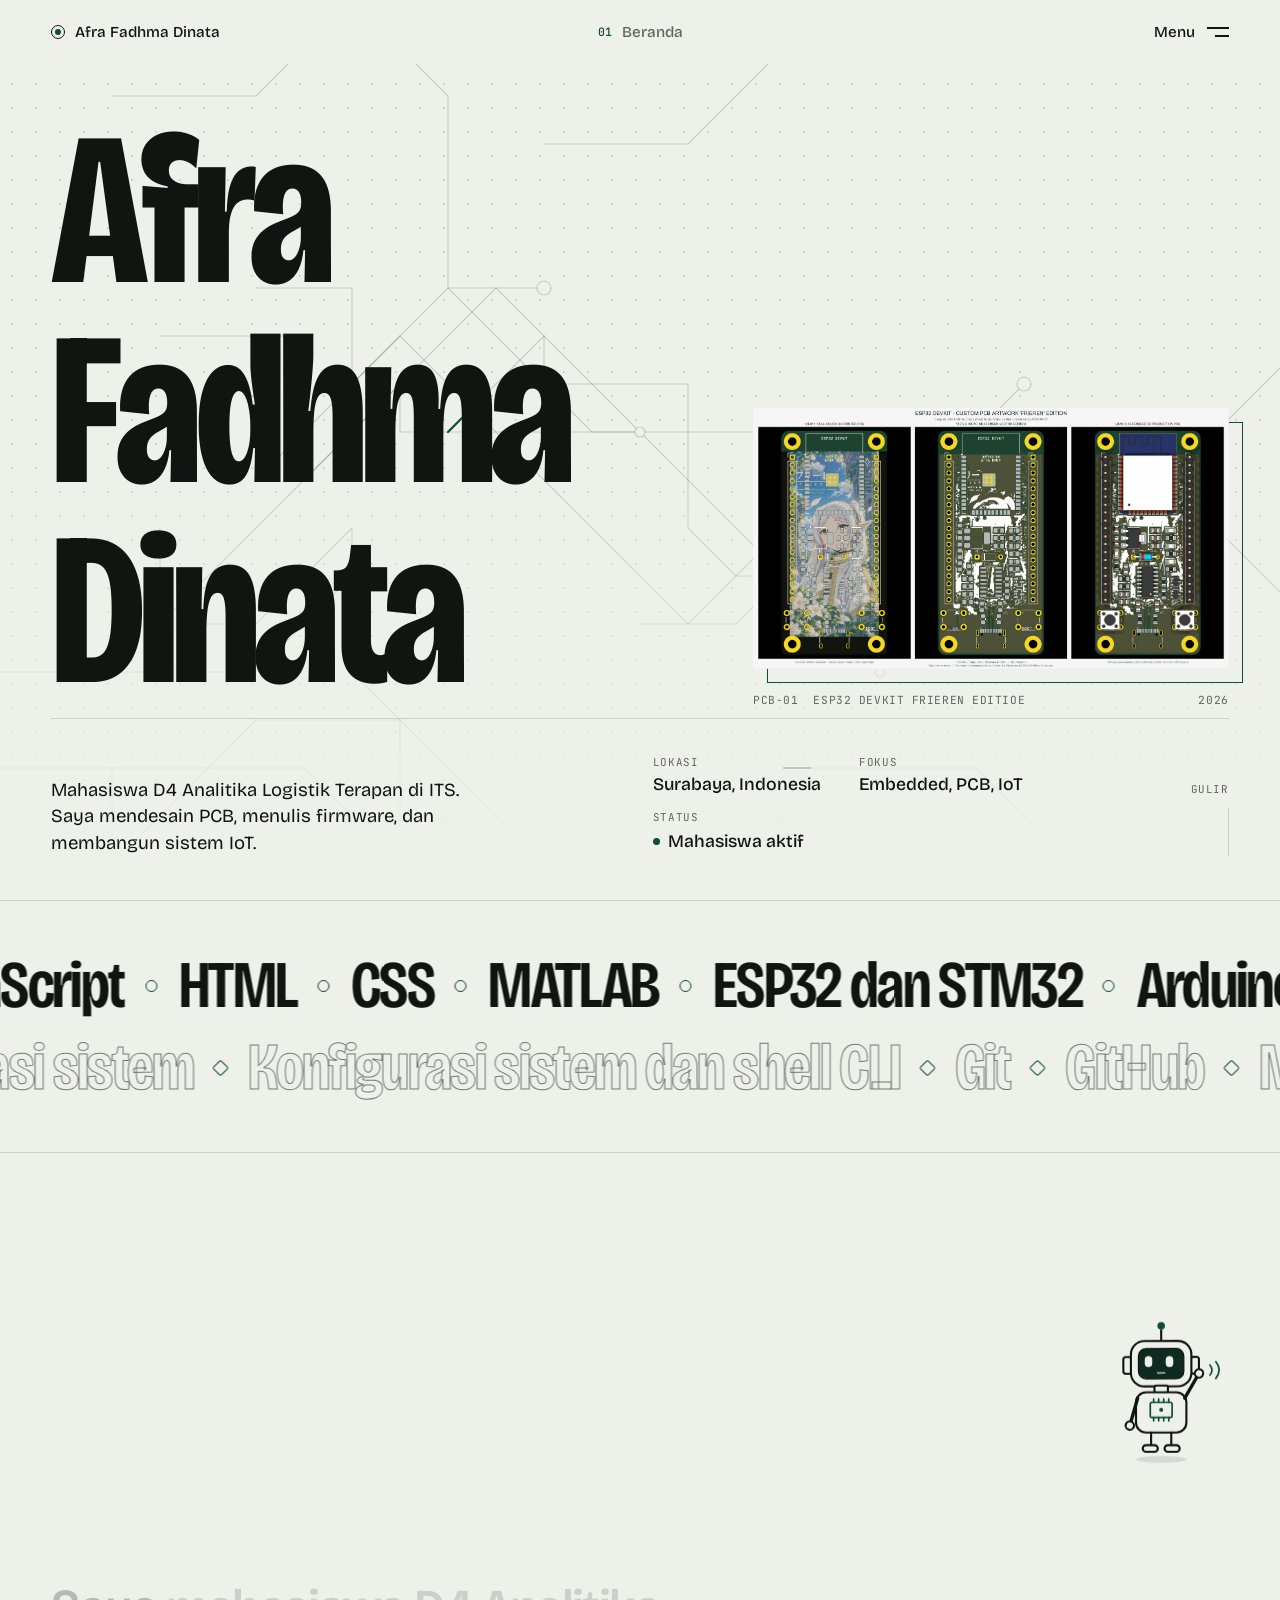
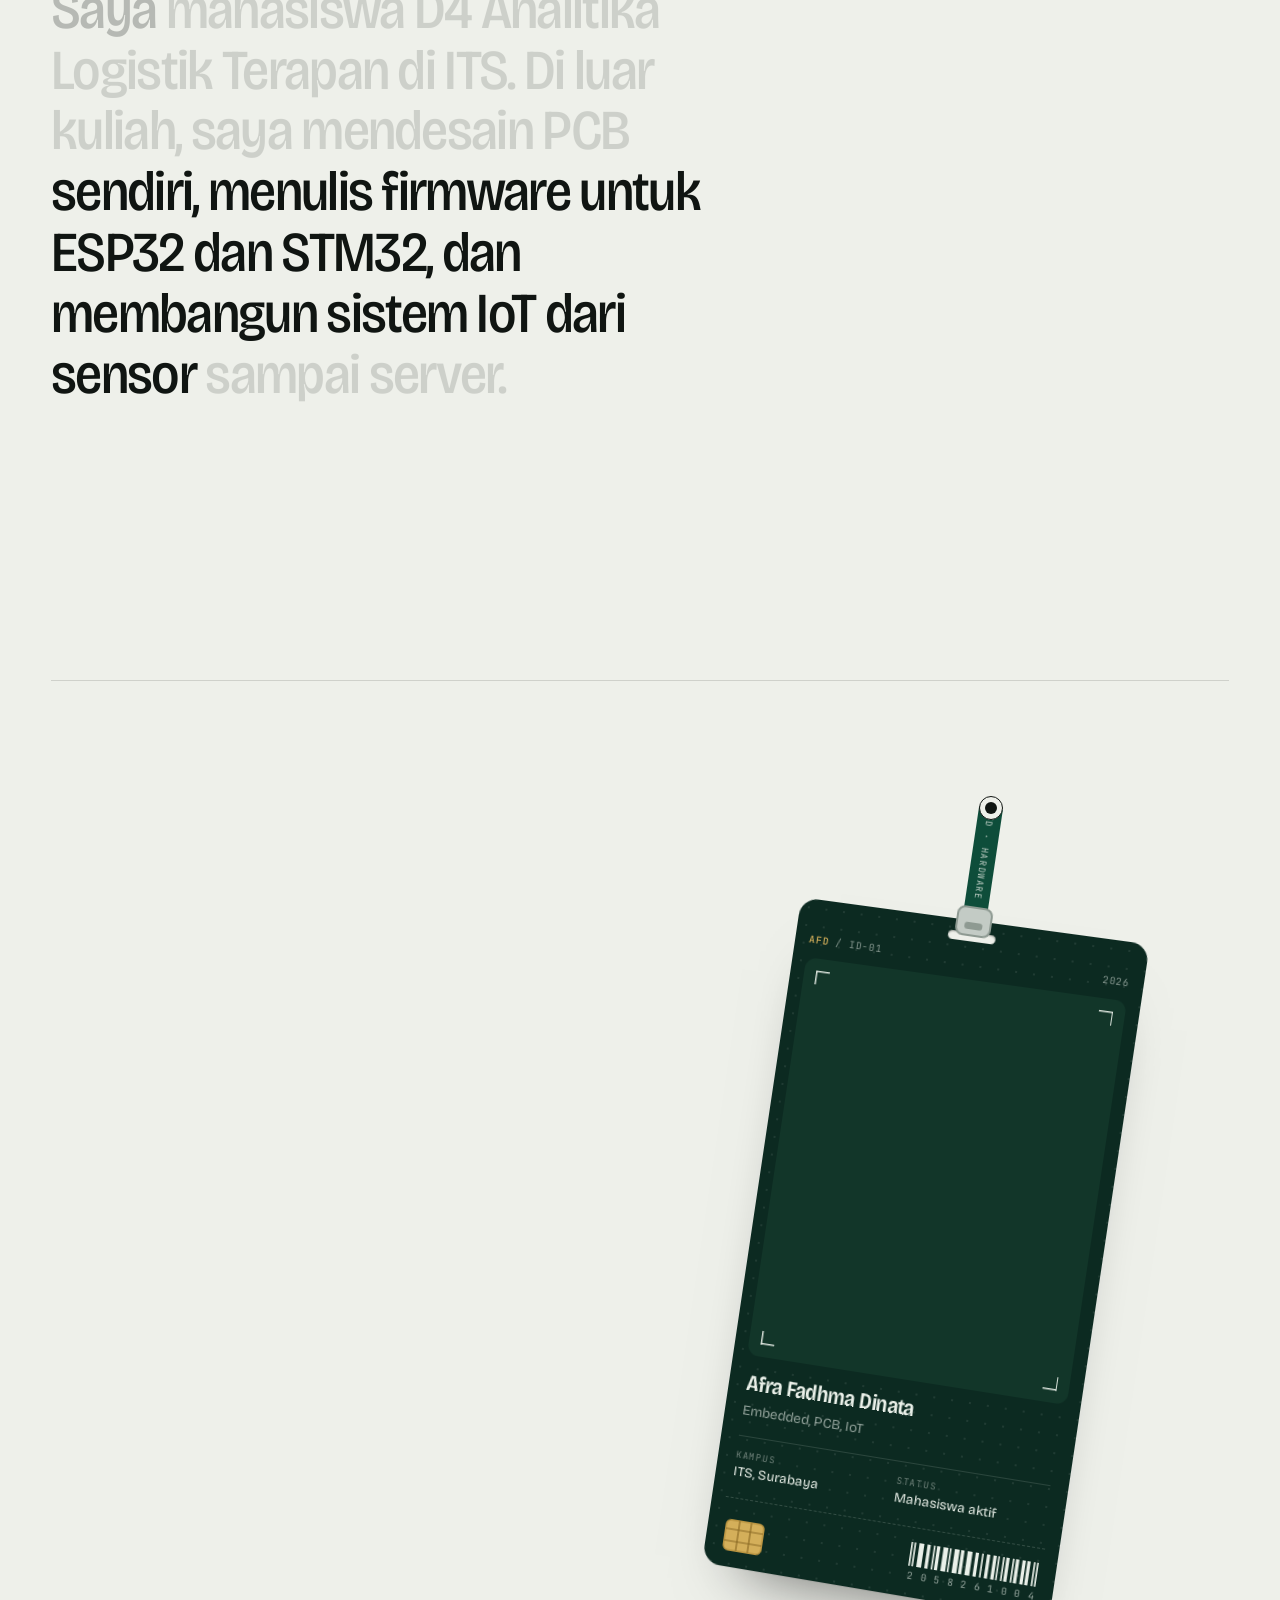
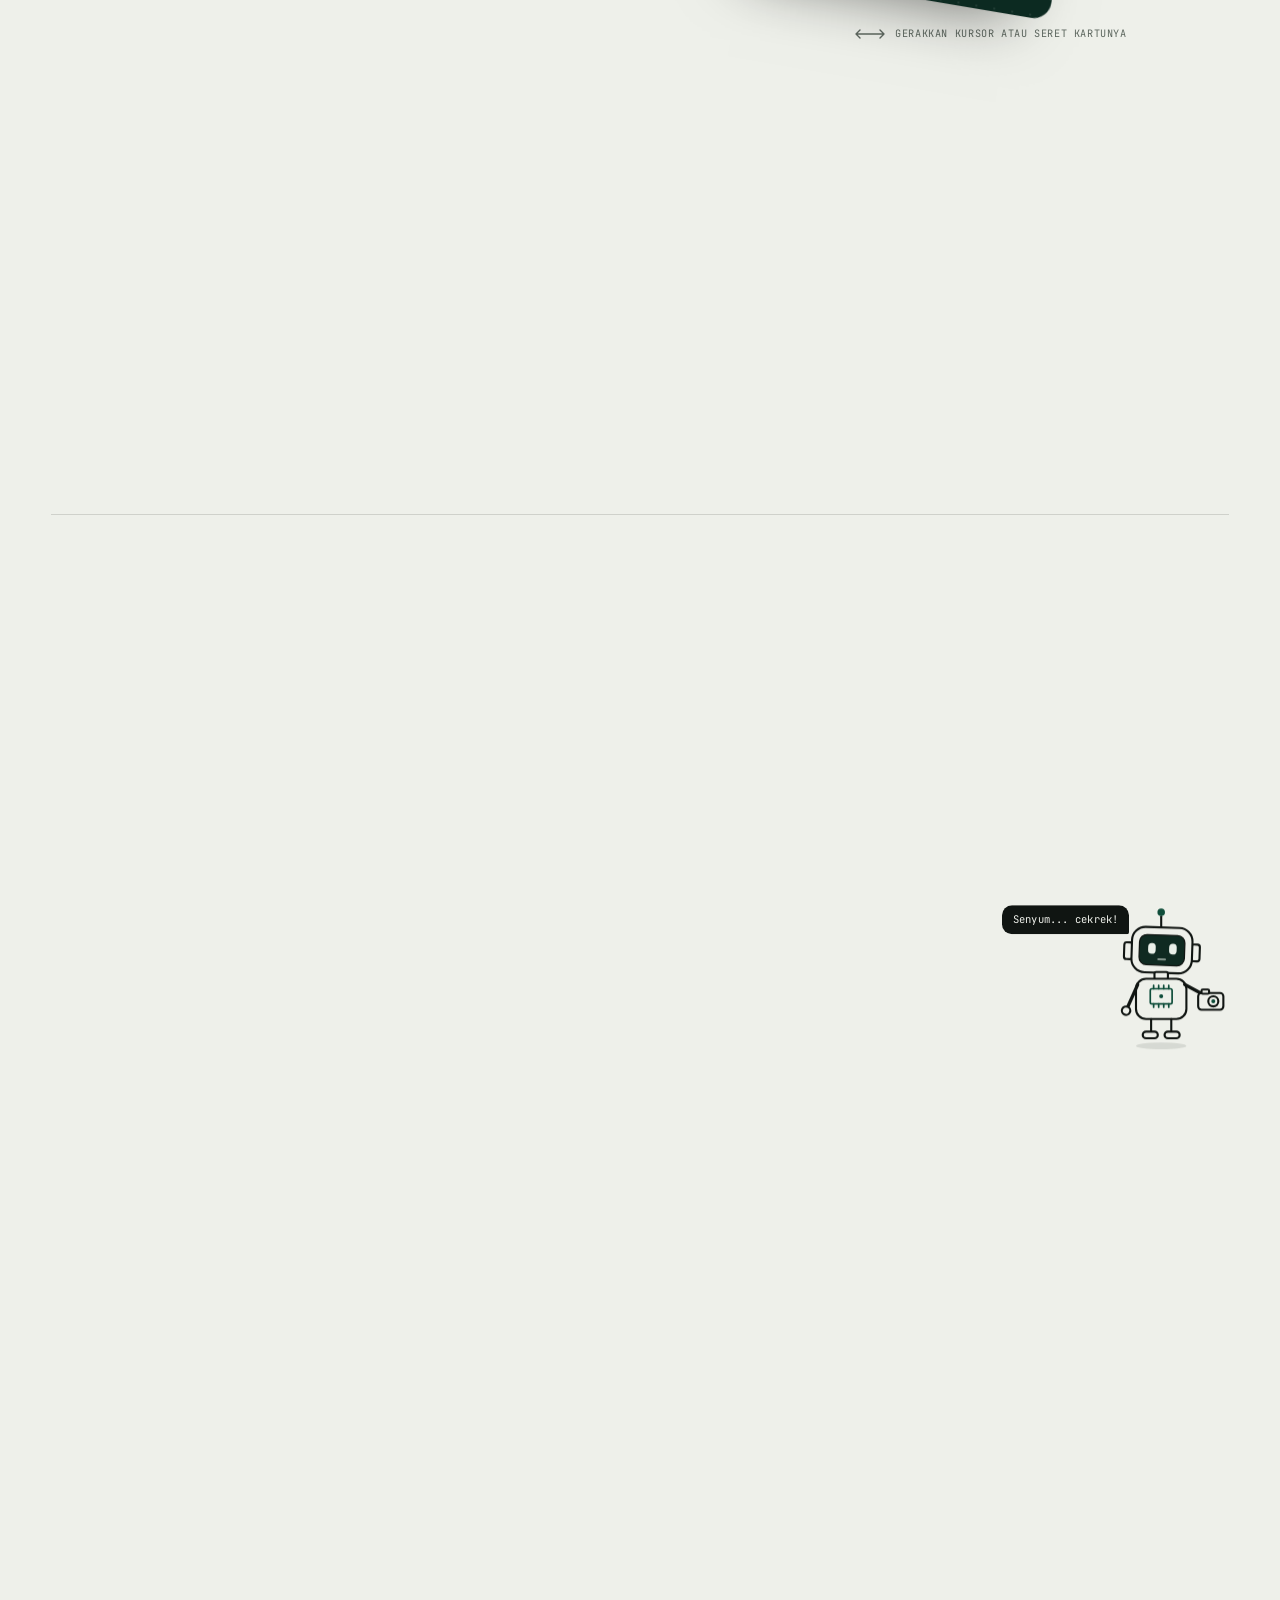
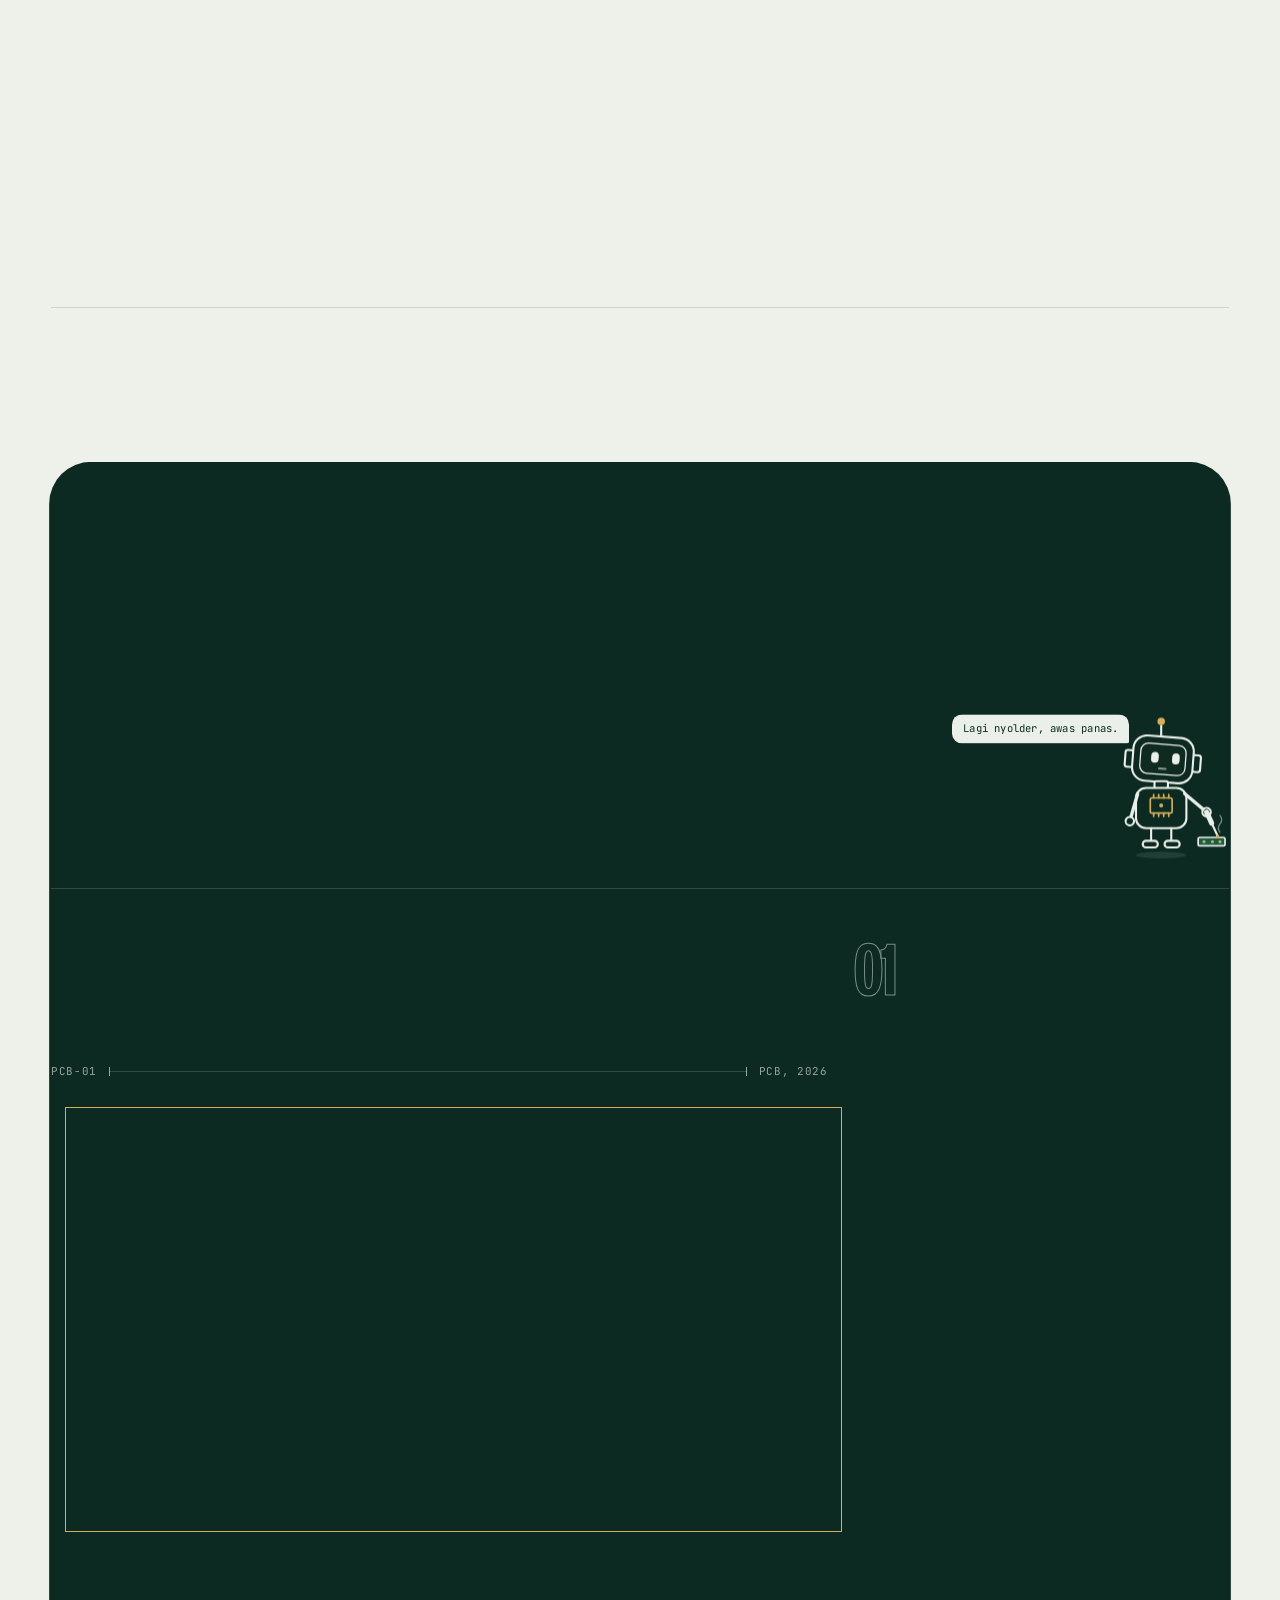
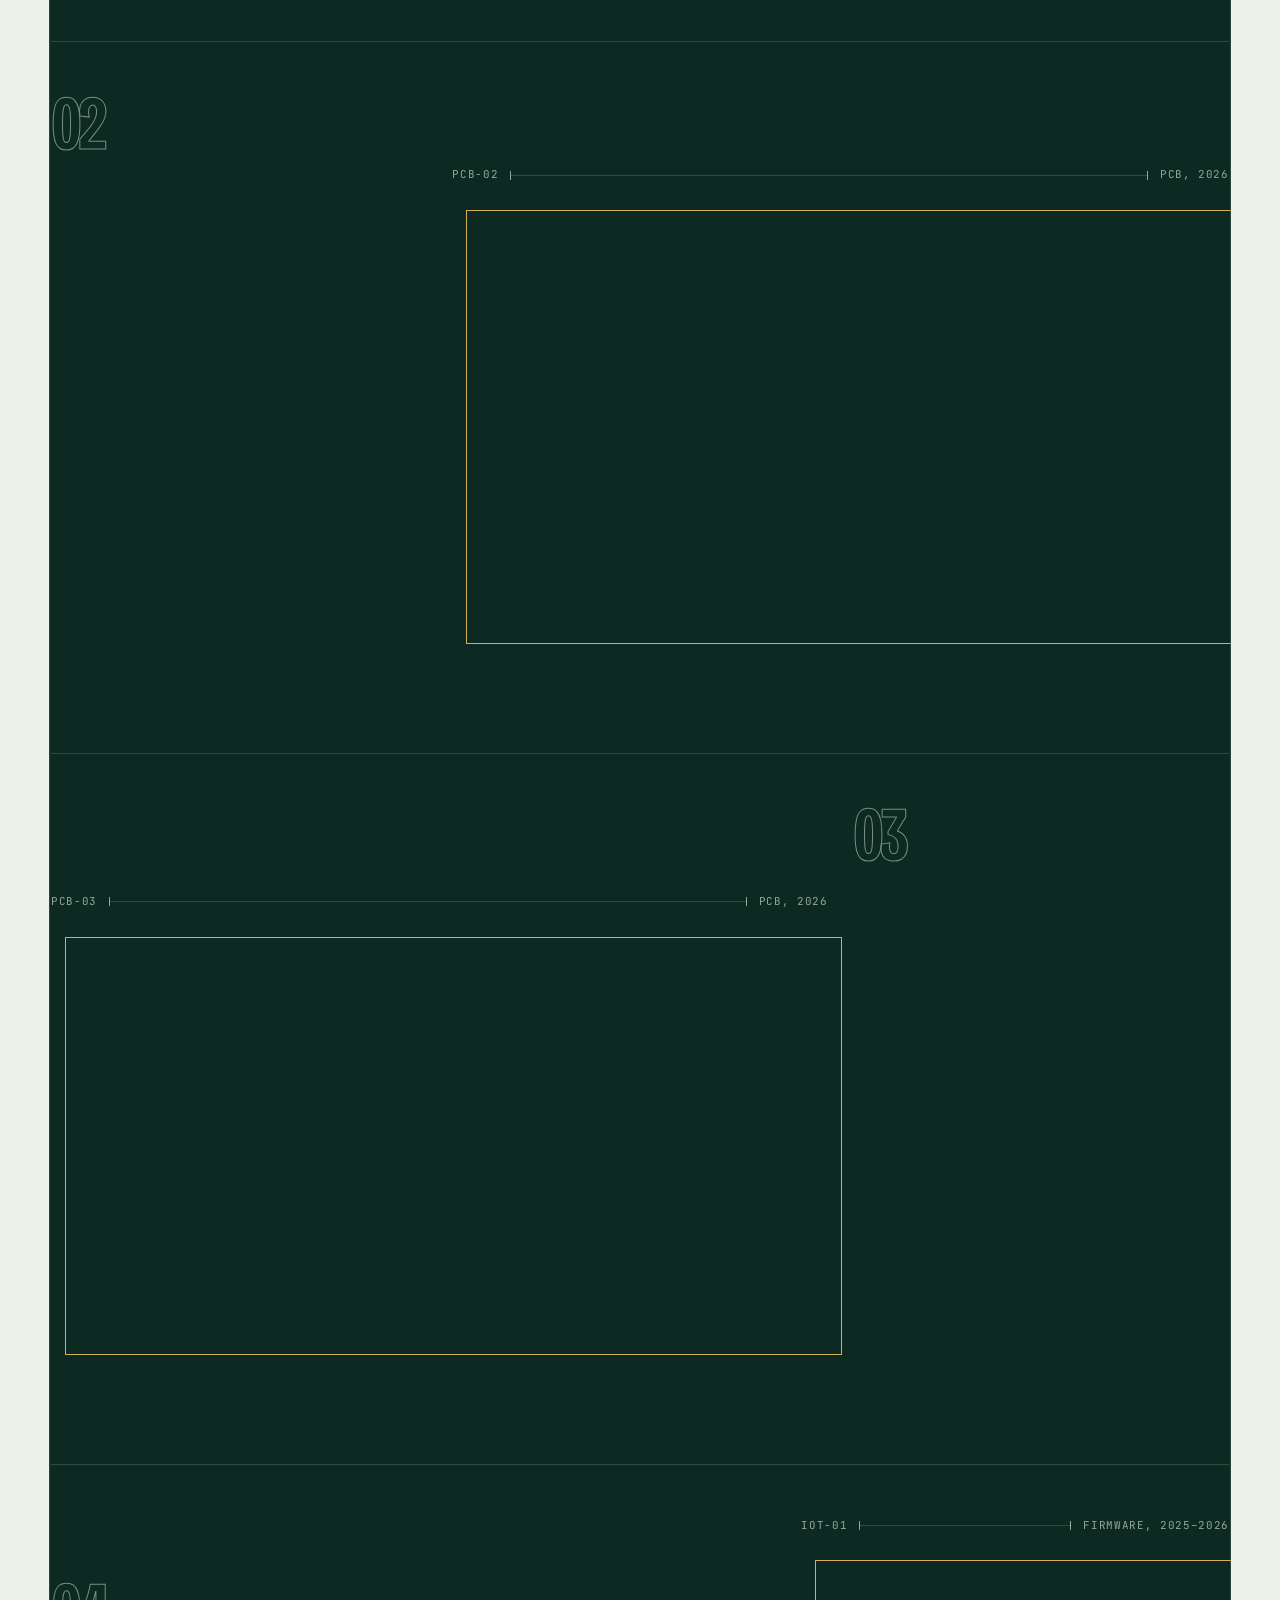
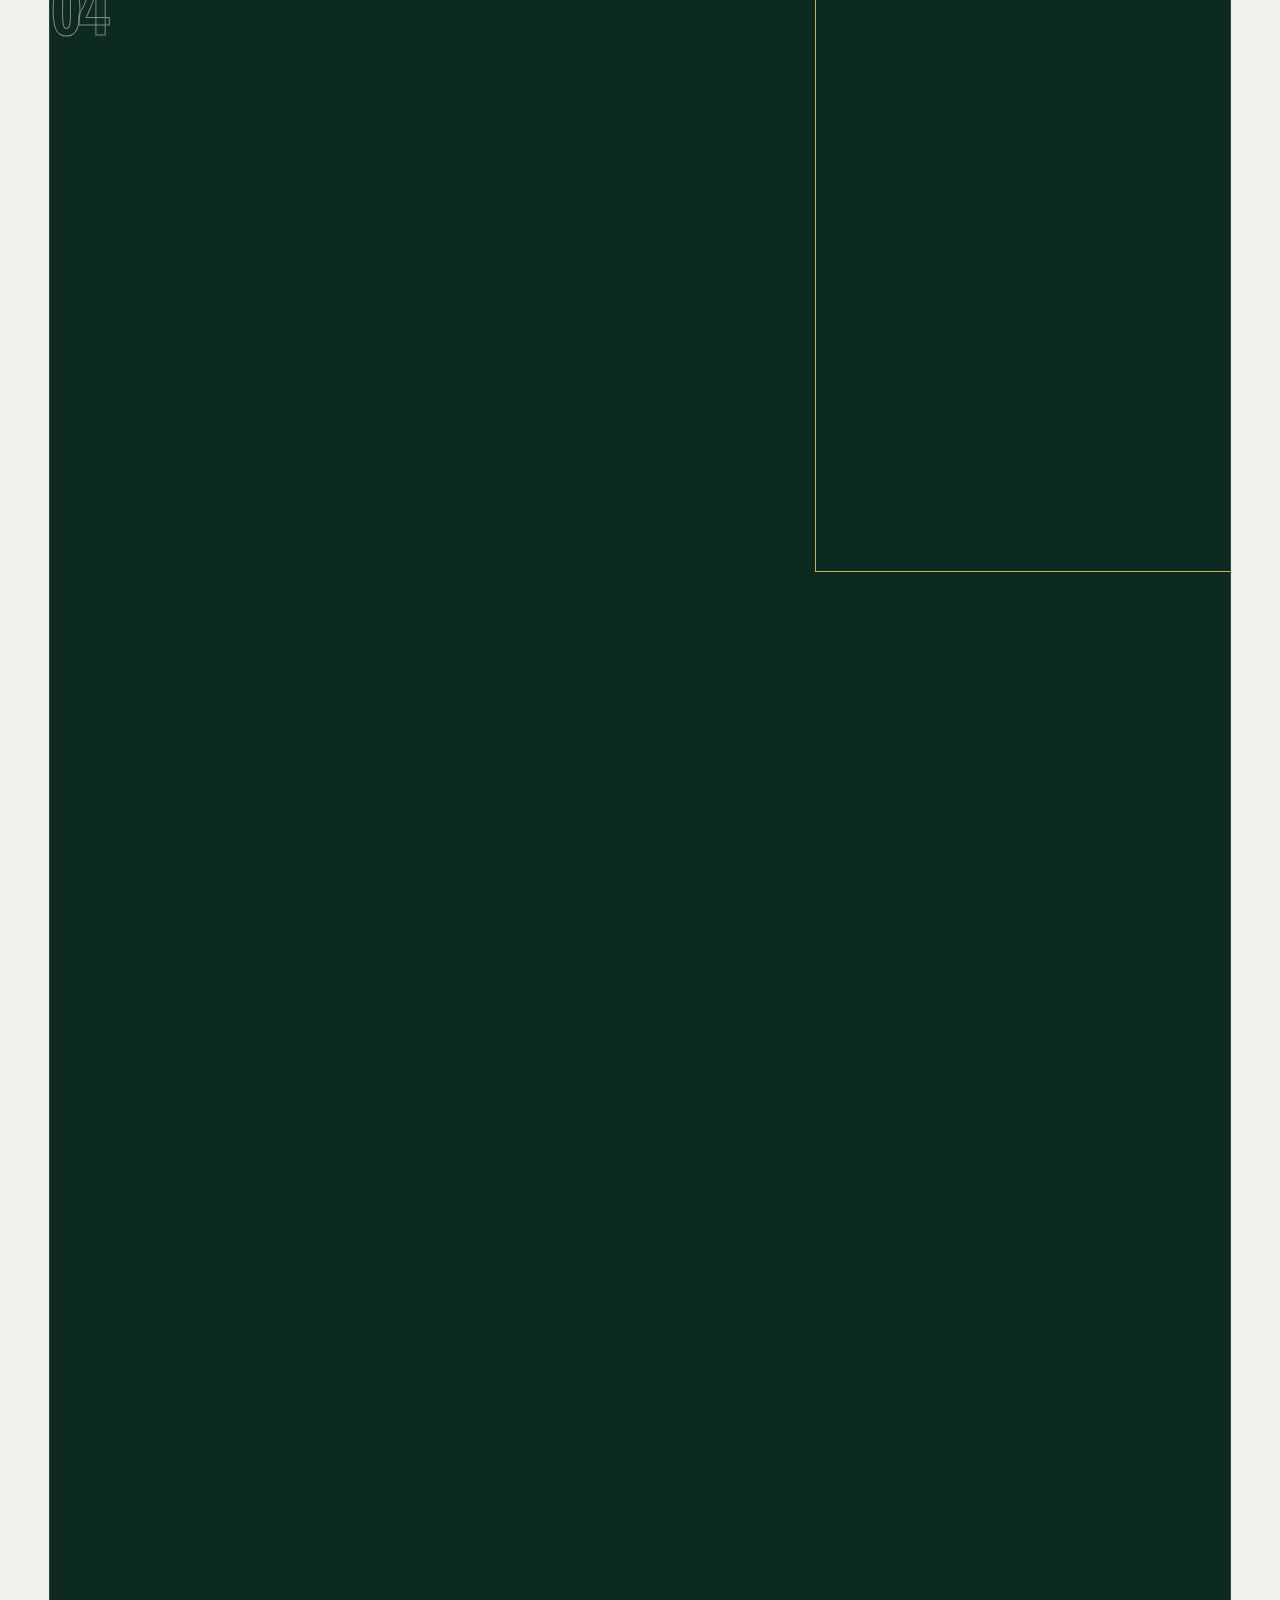
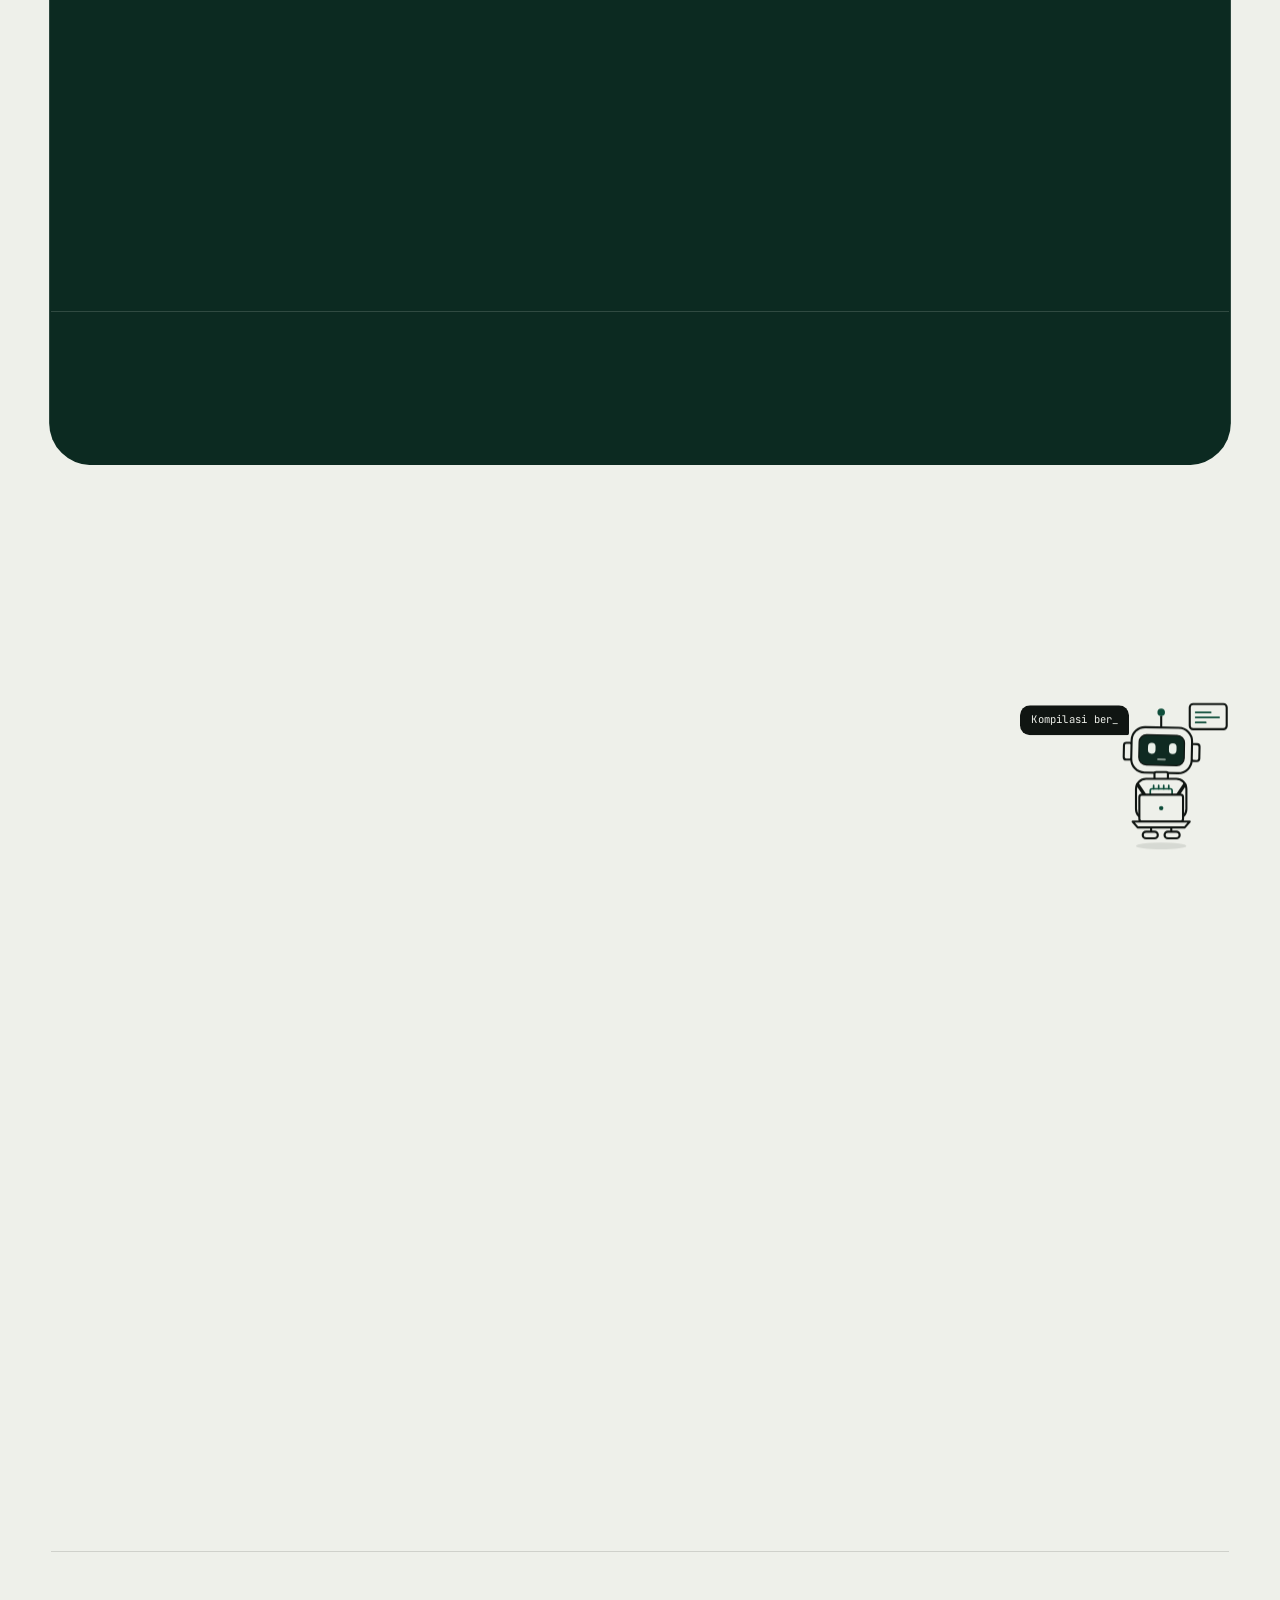
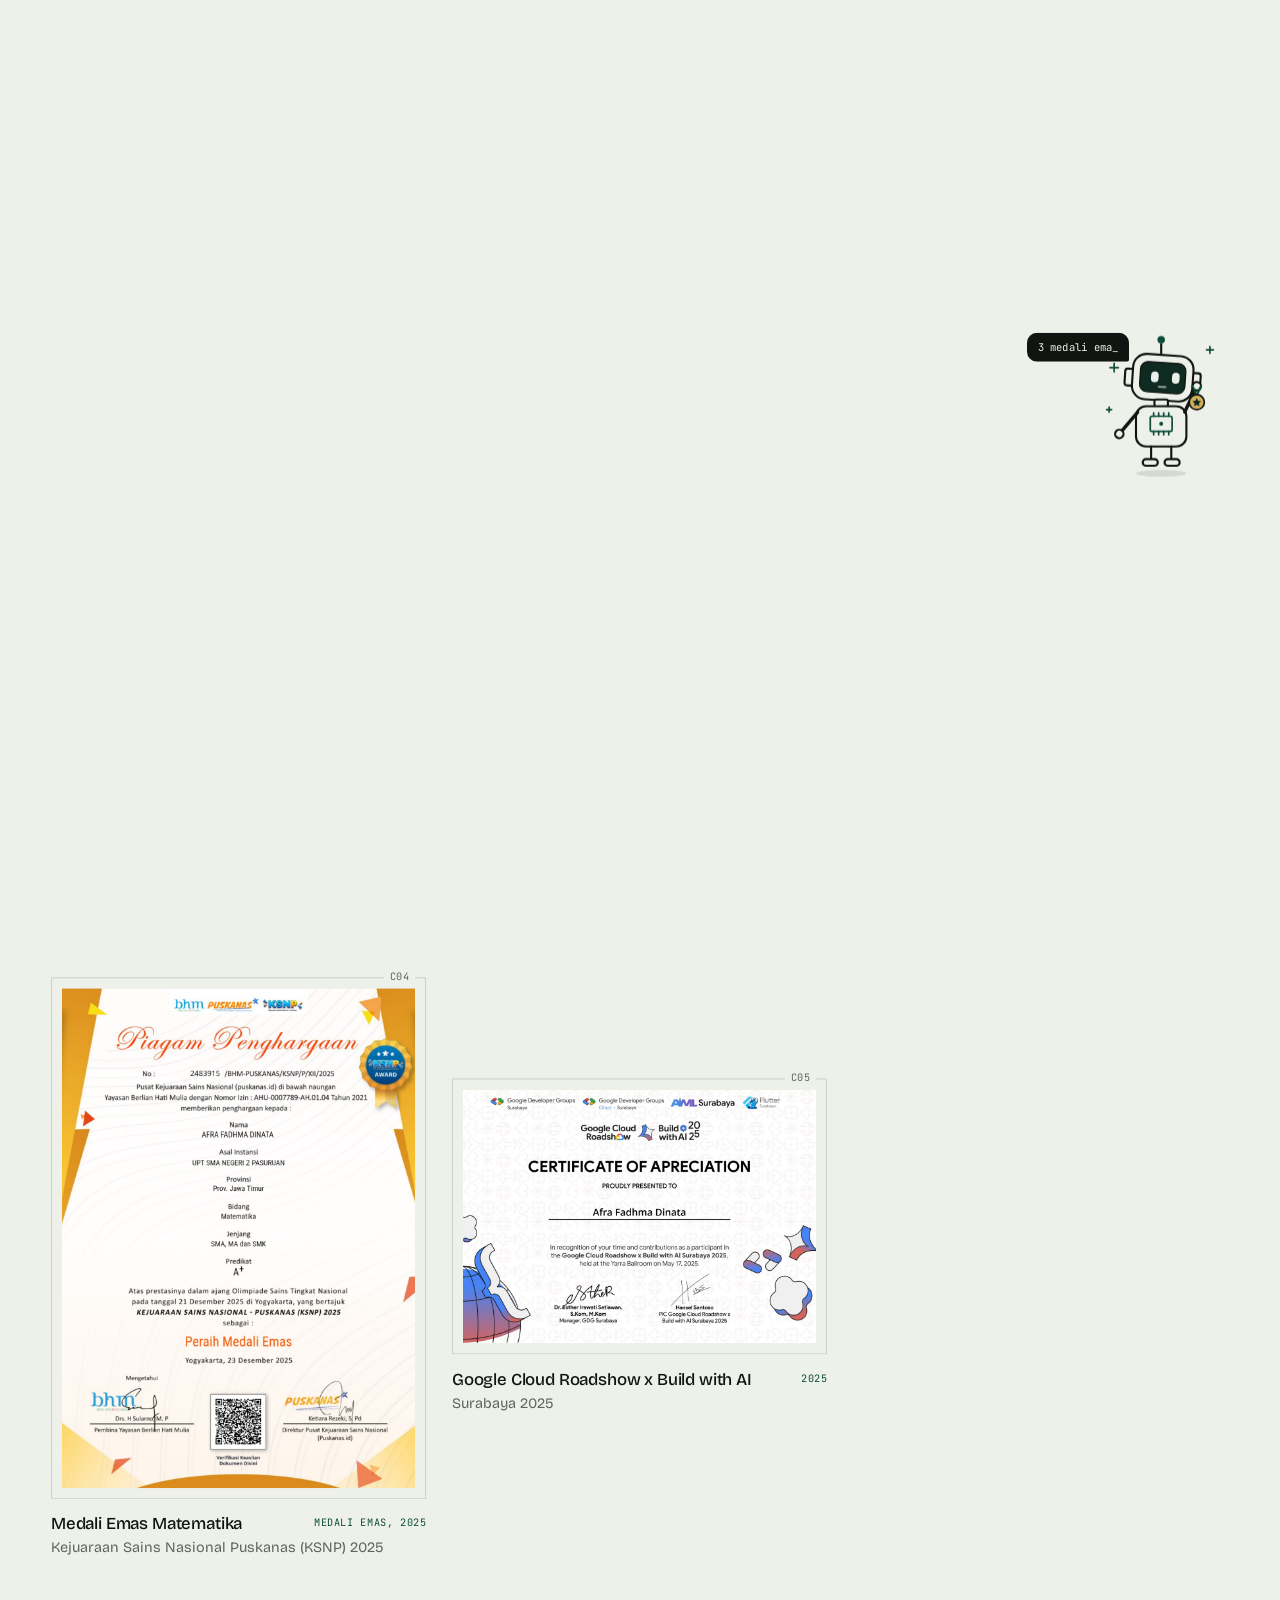
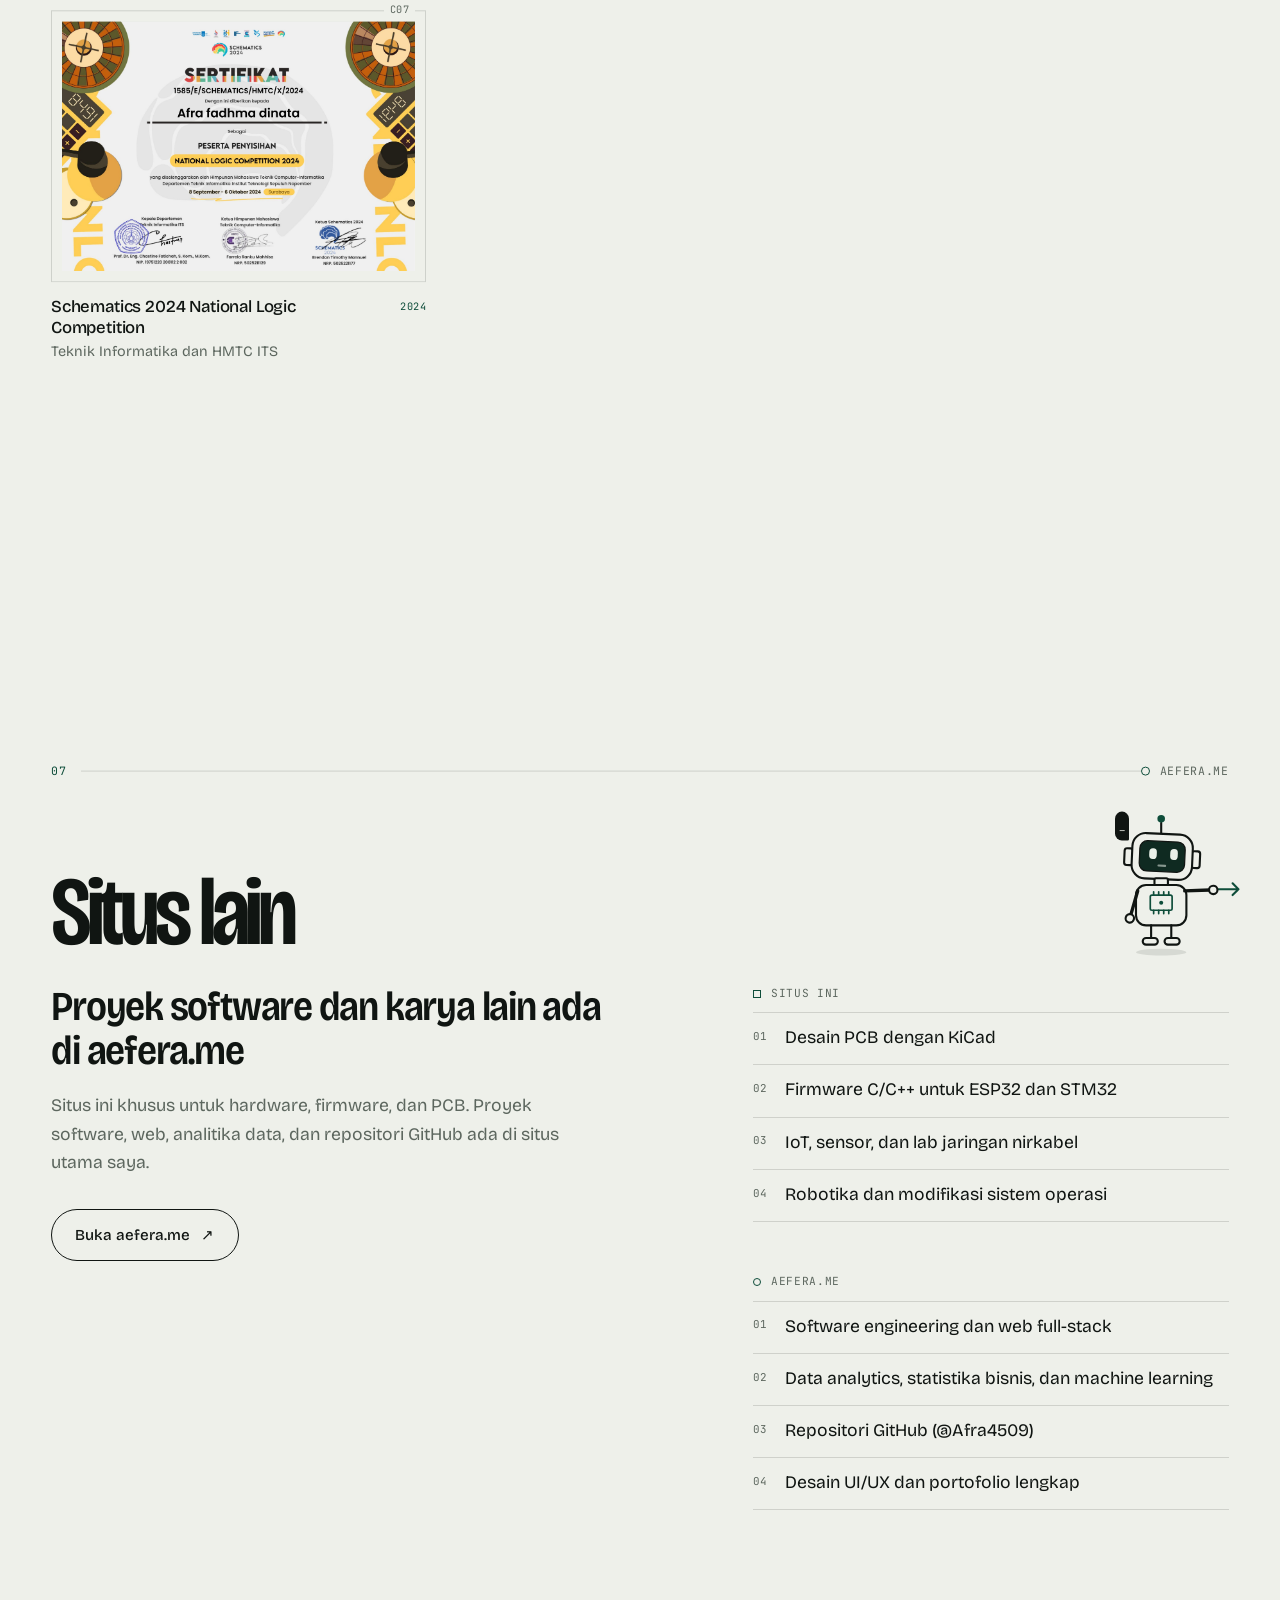
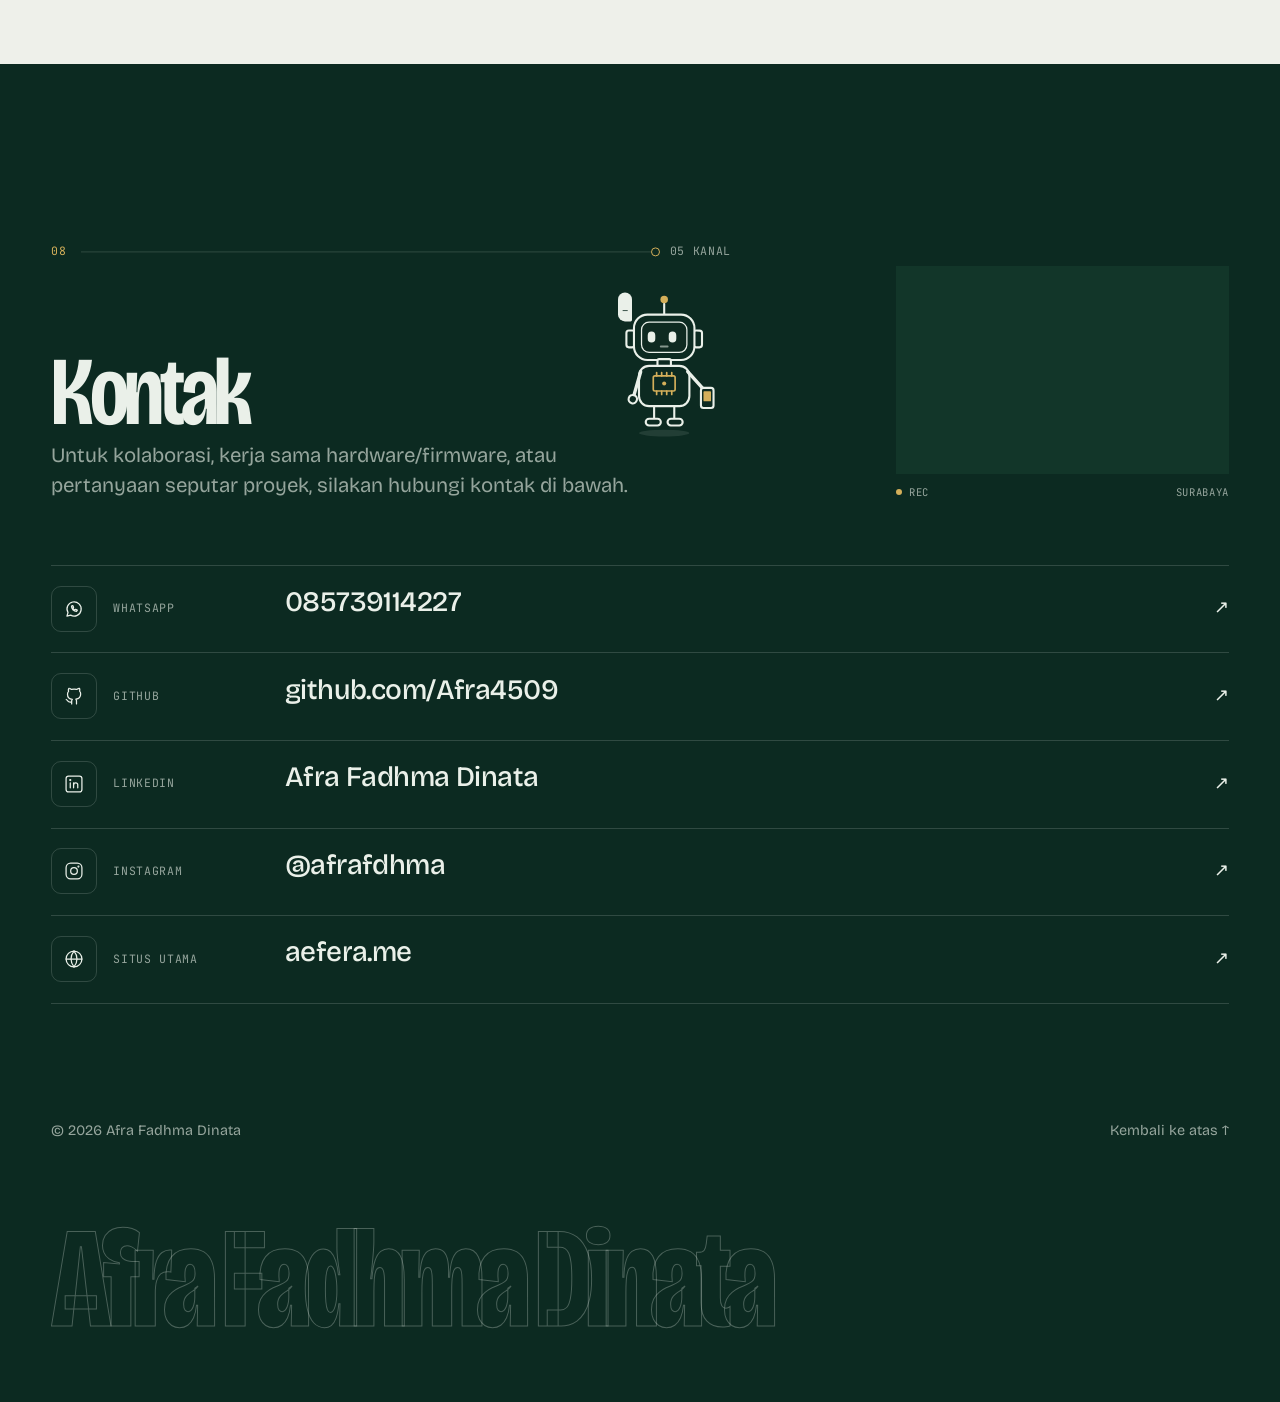
==== commit 0dd79642: "Add readme.md and update portfolio UI animations (drone loading, AFD-bot, styling enhancements)" ====
--- a/index.html
+++ b/index.html
@@ -12,10 +12,10 @@
   <link rel="preconnect" href="https://fonts.googleapis.com" />
   <link rel="preconnect" href="https://fonts.gstatic.com" crossorigin />
   <link
-    href="https://fonts.googleapis.com/css2?family=Bricolage+Grotesque:opsz,wdth,wght@12..96,75..100,200..800&display=swap"
+    href="https://fonts.googleapis.com/css2?family=Bricolage+Grotesque:opsz,wdth,wght@12..96,75..100,200..800&family=JetBrains+Mono:wght@400;500&display=swap"
     rel="stylesheet" />
 
-  <link rel="stylesheet" href="css/style.css?v=28" />
+  <link rel="stylesheet" href="css/style.css?v=37" />
 
   <noscript>
     <style>
@@ -28,19 +28,23 @@
         overflow: auto !important;
       }
 
-      .line-in,
-      .wi,
-      .media-in {
-        transform: none !important;
-      }
-
       .media {
         clip-path: none !important;
       }
 
+      .media-in,
+      .c,
+      .ch,
+      .mi-in {
+        transform: none !important;
+        opacity: 1 !important;
+      }
+
       .rise,
       .row,
-      .hero .rise {
+      .part-in,
+      .sec-meta,
+      .stat {
         opacity: 1 !important;
         transform: none !important;
       }
@@ -55,15 +59,115 @@
 <body data-bg="light" class="is-loading">
 
   <div id="loader" aria-hidden="true">
-    <span class="loader-name">Afra Fadhma Dinata</span>
-    <span class="loader-num"><span id="loaderNum">0</span></span>
+    <div class="ld-grid"></div>
+
+    <svg class="ld-map" id="ldMap">
+      <path class="ld-route" id="ldRoute" />
+      <path class="ld-done" id="ldDone" />
+      <g id="ldPads"></g>
+    </svg>
+
+    <div class="ld-shadow" id="ldShadow"></div>
+
+    <div class="drone" id="drone">
+      <svg viewBox="0 0 240 150" fill="none">
+        <g stroke="#EAF0E9" stroke-opacity=".45" stroke-width="3" stroke-linecap="round">
+          <path d="M112 54L74 36M128 54L166 36" />
+        </g>
+        <g opacity=".5">
+          <g transform="translate(74 30)">
+            <rect x="-3.5" y="0" width="7" height="8" rx="1.5" fill="#EAF0E9" />
+            <ellipse class="blur" rx="30" ry="3.4" cy="-1" fill="#EAF0E9" />
+            <ellipse class="blade" rx="28" ry="2.2" cy="-1" fill="#EAF0E9" />
+          </g>
+          <g transform="translate(166 30)">
+            <rect x="-3.5" y="0" width="7" height="8" rx="1.5" fill="#EAF0E9" />
+            <ellipse class="blur" rx="30" ry="3.4" cy="-1" fill="#EAF0E9" />
+            <ellipse class="blade b2" rx="28" ry="2.2" cy="-1" fill="#EAF0E9" />
+          </g>
+        </g>
+
+        <g id="payload">
+          <path d="M120 74V104" stroke="#EAF0E9" stroke-width="1.5" />
+          <path d="M120 104L104 112M120 104L136 112" stroke="#EAF0E9" stroke-width="1.2" />
+          <rect x="98" y="111" width="44" height="22" rx="2" fill="#1B5C45" stroke="#EAF0E9" stroke-width="1.5" />
+          <rect x="112" y="116" width="16" height="12" rx="1" fill="#0C2A21" />
+          <circle cx="104" cy="117" r="1.8" fill="#D4AF5A" />
+          <circle cx="104" cy="127" r="1.8" fill="#D4AF5A" />
+          <circle cx="136" cy="117" r="1.8" fill="#D4AF5A" />
+          <circle cx="136" cy="127" r="1.8" fill="#D4AF5A" />
+          <path d="M112 119h-4M112 122h-4M112 125h-4M128 119h4M128 122h4M128 125h4" stroke="#D4AF5A" stroke-width="1" />
+        </g>
+
+        <g stroke="#EAF0E9" stroke-width="3.5" stroke-linecap="round">
+          <path d="M104 58L48 44M136 58L192 44" />
+          <path d="M106 70L98 86M134 70L142 86M88 86h20M132 86h20" stroke-width="3" />
+        </g>
+        <g transform="translate(48 38)">
+          <rect x="-5" y="0" width="10" height="11" rx="2" fill="#EAF0E9" />
+          <ellipse class="blur" rx="32" ry="3.6" cy="-1" fill="#EAF0E9" />
+          <ellipse class="blade" rx="30" ry="2.4" cy="-1" fill="#EAF0E9" />
+          <circle class="led" cy="8" r="2" fill="#D4AF5A" />
+        </g>
+        <g transform="translate(192 38)">
+          <rect x="-5" y="0" width="10" height="11" rx="2" fill="#EAF0E9" />
+          <ellipse class="blur" rx="32" ry="3.6" cy="-1" fill="#EAF0E9" />
+          <ellipse class="blade b2" rx="30" ry="2.4" cy="-1" fill="#EAF0E9" />
+          <circle class="led l2" cy="8" r="2" fill="#D4AF5A" />
+        </g>
+
+        <rect x="96" y="50" width="48" height="24" rx="9" fill="#EAF0E9" />
+        <rect x="106" y="44" width="28" height="9" rx="4" fill="#EAF0E9" />
+        <rect x="104" y="57" width="32" height="4" rx="2" fill="#123629" />
+        <circle cx="140" cy="66" r="2.6" fill="#123629" />
+      </svg>
+    </div>
+
+    <div class="ld-top">
+      <div class="ld-tag">
+        <span class="ld-id">AFD/01</span>
+        <span class="ld-stage" id="ldStage">Memeriksa baterai</span>
+      </div>
+      <dl class="ld-tele">
+        <div>
+          <dt>ALT</dt>
+          <dd id="tAlt">000.0</dd>
+        </div>
+        <div>
+          <dt>SPD</dt>
+          <dd id="tSpd">00.0</dd>
+        </div>
+        <div>
+          <dt>HDG</dt>
+          <dd id="tHdg">000°</dd>
+        </div>
+        <div>
+          <dt>WP</dt>
+          <dd id="tWp">0/6</dd>
+        </div>
+      </dl>
+    </div>
+
+    <div class="ld-foot">
+      <div class="ld-name">
+        <span>Afra Fadhma Dinata</span>
+        <span class="ld-sub">Hardware, firmware, PCB</span>
+      </div>
+      <span class="loader-num"><span id="loaderNum">0</span><i>%</i></span>
+    </div>
   </div>
 
   <div class="progress" id="progress" aria-hidden="true"></div>
 
   <header class="header" id="header">
-    <a href="#beranda" class="brand" data-nav>Afra Fadhma Dinata</a>
-    <span class="hd-label" id="hdLabel" aria-hidden="true">Beranda</span>
+    <a href="#beranda" class="brand" data-nav>
+      <span class="brand-mark" aria-hidden="true"></span>
+      <span>Afra Fadhma Dinata</span>
+    </a>
+    <span class="hd-label" aria-hidden="true">
+      <span class="hd-no" id="hdNo">01</span>
+      <span class="hd-text" id="hdLabel">Beranda</span>
+    </span>
     <button class="menu-btn" id="menuBtn" aria-expanded="false" aria-controls="menu">
       <span class="menu-btn-text" id="menuBtnText">Menu</span>
       <span class="menu-btn-icon" aria-hidden="true"><i></i><i></i></span>
@@ -82,8 +186,8 @@
 
   <main id="main">
 
-    <!-- Beranda -->
     <section id="beranda" class="hero" data-bg="light" data-label="Beranda">
+      <div class="hero-bg" id="heroBg" aria-hidden="true"></div>
       <div class="container hero-grid">
         <h1 class="hero-name" id="heroName"></h1>
         <div class="hero-figure" id="heroFigure"></div>
@@ -97,13 +201,16 @@
       </div>
     </section>
 
-    <!-- Tentang -->
+    <div class="marquee" id="marquee" aria-hidden="true"></div>
+
     <section id="tentang" class="section" data-bg="light" data-label="Tentang">
       <div class="container">
         <div class="section-head">
           <h2 class="h2" data-split>Tentang</h2>
         </div>
         <p class="statement" id="statement"></p>
+
+        <dl class="stats" id="stats"></dl>
 
         <div class="about-grid">
           <div class="about-text">
@@ -120,7 +227,6 @@
       </div>
     </section>
 
-    <!-- Pengalaman -->
     <section id="pengalaman" class="section" data-bg="light" data-label="Pengalaman">
       <div class="container">
         <div class="section-head">
@@ -130,40 +236,41 @@
       </div>
     </section>
 
-    <!-- Proyek -->
     <section id="proyek" class="section" data-bg="dark" data-label="Proyek">
       <div class="container">
         <div class="section-head">
           <h2 class="h2" data-split>Proyek</h2>
         </div>
-        <div id="featured"></div>
+        <div id="featured" class="featured"></div>
 
         <div class="subsection index-wrap">
           <div class="index-head">
             <h3 class="h3" data-split>Semua proyek</h3>
             <div class="tabs rise" id="tabs" role="group" aria-label="Filter proyek"></div>
           </div>
-
-          <!-- Hint hover preview -->
-          <div class="index-hint" aria-hidden="true">
-            <span class="index-hint-icon">
-              <svg width="18" height="22" viewBox="0 0 18 22" fill="none" xmlns="http://www.w3.org/2000/svg">
-                <path d="M5.5 1C5.5 1 5.5 10 5.5 13C5.5 13 8 11 10.5 13L12.5 17.5L14 16.5L12 12C12 12 15.5 12 15.5 9V3.5C15.5 2.1 14.4 1 13 1H5.5Z" stroke="currentColor" stroke-width="1.4" stroke-linejoin="round" fill="none"/>
-                <line x1="5.5" y1="5" x2="2" y2="5" stroke="currentColor" stroke-width="1.4" stroke-linecap="round"/>
-                <line x1="5.5" y1="8" x2="2" y2="8" stroke="currentColor" stroke-width="1.4" stroke-linecap="round"/>
-                <line x1="5.5" y1="11" x2="2" y2="11" stroke="currentColor" stroke-width="1.4" stroke-linecap="round"/>
+          <div class="index-hint rise" id="indexHint" role="note">
+            <span class="hint-demo" aria-hidden="true">
+              <i class="hd-row"></i><i class="hd-row"></i><i class="hd-row"></i>
+              <i class="hd-card"></i>
+              <i class="hd-ring"></i>
+              <svg class="hd-cursor" viewBox="0 0 16 16">
+                <path d="M2 1.5l11.5 6.2-5 1.4-2.3 4.8z" />
               </svg>
-              <span class="index-hint-cursor"></span>
             </span>
-            <span class="index-hint-text">Arahkan kursor ke proyek untuk pratinjau gambar</span>
+            <span class="hint-text">
+              <span class="hint-title"><span class="hint-tag">Tip</span><span class="hint-title-text">Arahkan kursor ke
+                  proyek untuk melihat gambar</span></span>
+              <span class="hint-sub">Pratinjau muncul mengikuti kursor. Klik proyek untuk membuka detail
+                lengkapnya.</span>
+            </span>
+            <span class="hint-keys"
+              aria-hidden="true"><kbd>Klik</kbd><span>Detail</span><kbd>Esc</kbd><span>Tutup</span></span>
           </div>
-
-          <ul class="rows index-rows" id="indexList"></ul>
-        </div>
-      </div>
-    </section>
-
-    <!-- Keahlian -->
+          <ul class="rows index-rows" id="indexList" data-cursor-hide></ul>
+        </div>
+      </div>
+    </section>
+
     <section id="keahlian" class="section" data-bg="light" data-label="Keahlian">
       <div class="container">
         <div class="section-head">
@@ -173,7 +280,6 @@
       </div>
     </section>
 
-    <!-- Sertifikat -->
     <section id="sertifikat" class="section" data-bg="light" data-label="Sertifikat">
       <div class="container">
         <div class="section-head">
@@ -183,8 +289,7 @@
       </div>
     </section>
 
-    <!-- Situs lain -->
-    <section id="situs" class="section" data-bg="light" data-label="aefera.me">
+    <section id="situs" class="section" data-bg="light" data-label="Situs lain">
       <div class="container">
         <div class="section-head">
           <h2 class="h2" data-split>Situs lain</h2>
@@ -193,55 +298,60 @@
       </div>
     </section>
 
-    <!-- Kontak -->
     <section id="kontak" class="section contact" data-bg="dark" data-label="Kontak">
       <div class="container">
-        <div class="contact-header-wrap">
+        <div class="contact-top">
           <div class="contact-head-left">
             <div class="section-head">
               <h2 class="h2" data-split>Kontak</h2>
             </div>
-            <p class="contact-lead rise">Untuk kolaborasi, kerja sama hardware/firmware, atau pertanyaan seputar proyek, silakan hubungi kontak di bawah.</p>
+            <p class="contact-lead rise">Untuk kolaborasi, kerja sama hardware/firmware, atau pertanyaan seputar proyek,
+              silakan hubungi kontak di bawah.</p>
           </div>
-          <div class="contact-video-card rise" style="--d:.15s">
-            <video src="video/video.mp4" autoplay loop muted playsinline disablePictureInPicture preload="auto"></video>
-            <div class="contact-video-overlay" aria-hidden="true"></div>
-          </div>
+          <figure class="contact-video rise" style="--d:.15s">
+            <div class="contact-video-frame">
+              <video src="video/video.mp4" autoplay loop muted playsinline disablePictureInPicture
+                preload="auto"></video>
+            </div>
+            <figcaption><span>REC</span><span>Surabaya</span></figcaption>
+          </figure>
         </div>
 
         <ul class="rows contact-rows" id="contactList"></ul>
+
         <div class="site-foot">
           <span id="footCopy"></span>
-          <a href="#beranda" class="link" data-nav>Kembali ke atas</a>
+          <a href="#beranda" class="link" data-nav>Kembali ke atas ↑</a>
         </div>
       </div>
     </section>
 
   </main>
 
-  <!-- Pratinjau saat hover di daftar proyek -->
-  <div class="peek" id="peek" aria-hidden="true"><img alt="" /></div>
-
-  <!-- Viewer detail proyek dan sertifikat -->
+  <div class="peek" id="peek" aria-hidden="true">
+    <div class="peek-in"><img alt="" /></div>
+    <span class="peek-tag" id="peekTag"></span>
+  </div>
+
   <div class="viewer" id="viewer" role="dialog" aria-modal="true" aria-hidden="true" aria-labelledby="viewerTitle"
     inert>
     <div class="viewer-backdrop" data-close></div>
     <div class="viewer-panel">
       <div class="viewer-media"><img id="viewerImg" alt="" /></div>
       <div class="viewer-side">
-        <button class="viewer-close" id="viewerClose" type="button">Tutup</button>
+        <button class="viewer-close" id="viewerClose" type="button">Tutup <span aria-hidden="true">✕</span></button>
         <div class="viewer-info" id="viewerInfo"></div>
         <div class="viewer-nav">
-          <button type="button" id="viewerPrev">Sebelumnya</button>
+          <button type="button" id="viewerPrev">← Sebelumnya</button>
           <span id="viewerCount"></span>
-          <button type="button" id="viewerNext">Berikutnya</button>
+          <button type="button" id="viewerNext">Berikutnya →</button>
         </div>
       </div>
     </div>
   </div>
 
-  <script src="js/data.js?v=28"></script>
-  <script src="js/main.js?v=28"></script>
+  <script src="js/data.js?v=37"></script>
+  <script src="js/main.js?v=37"></script>
 </body>
 
 </html>
--- a/css/style.css
+++ b/css/style.css
@@ -1,9 +1,3 @@
-/* ==========================================================================
-   TOKEN
-   Warna diambil dari PCB: kertas abu hangat, hijau solder-mask, emas ENIG.
-   Variabel warna didaftarkan lewat @property supaya perpindahan antara
-   bagian terang dan gelap bisa dianimasikan.
-   ========================================================================== */
 @property --bg {
   syntax: '<color>';
   inherits: true;
@@ -43,17 +37,22 @@
 :root {
   --mask: #0C2A21;
   --mask-2: #123629;
+  --mask-3: #1B5C45;
   --silk: #EAF0E9;
   --gold: #D4AF5A;
 
   --font: 'Bricolage Grotesque', 'Helvetica Neue', Helvetica, Arial, sans-serif;
+  --mono: 'JetBrains Mono', ui-monospace, 'SF Mono', Menlo, Consolas, monospace;
+
   --ease: cubic-bezier(0.22, 1, 0.36, 1);
   --ease-io: cubic-bezier(0.76, 0, 0.24, 1);
+  --ease-out: cubic-bezier(0.16, 1, 0.3, 1);
 
   --gutter: clamp(20px, 4vw, 56px);
   --gap: clamp(16px, 2vw, 32px);
-  --py: clamp(96px, 13vw, 190px);
+  --py: clamp(96px, 12vw, 180px);
   --maxw: 1440px;
+  --hd: 64px;
 }
 
 body {
@@ -68,15 +67,12 @@
 body[data-bg="dark"] {
   --bg: #0C2A21;
   --fg: #EAF0E9;
-  --muted: rgba(234, 240, 233, 0.66);
-  --line: rgba(234, 240, 233, 0.18);
+  --muted: rgba(234, 240, 233, 0.62);
+  --line: rgba(234, 240, 233, 0.16);
   --accent: #D4AF5A;
   --panel: #123629;
 }
 
-/* ==========================================================================
-   DASAR
-   ========================================================================== */
 *,
 *::before,
 *::after {
@@ -86,40 +82,33 @@
 html {
   -webkit-text-size-adjust: 100%;
   scroll-behavior: smooth;
-  scroll-padding-top: 72px;
-  background-color: var(--mask, #0C2A21);
-}
-
-/* Hilangkan celah scrollbar putih saat loading */
+  scroll-padding-top: var(--hd);
+  background-color: var(--mask);
+}
+
+html.has-smooth {
+  scroll-behavior: auto;
+}
+
 html.is-loading,
-html:has(body.is-loading) {
+body.is-loading {
   overflow: hidden !important;
-  scrollbar-gutter: auto !important;
-  background-color: var(--mask, #0C2A21) !important;
 }
 
 body {
   margin: 0;
-  background: var(--bg);
+  background: #EEF0EA;
   color: var(--fg);
   font-family: var(--font);
-  font-size: clamp(1rem, 0.4vw + 0.92rem, 1.125rem);
+  font-size: clamp(1rem, 0.35vw + 0.92rem, 1.1rem);
   line-height: 1.6;
   font-optical-sizing: auto;
   -webkit-font-smoothing: antialiased;
+  text-rendering: optimizeLegibility;
   overflow-x: clip;
   transition:
-    --bg 0.9s var(--ease-io), --fg 0.9s var(--ease-io), --muted 0.9s var(--ease-io),
-    --line 0.9s var(--ease-io), --accent 0.9s var(--ease-io), --panel 0.9s var(--ease-io);
-}
-
-body.is-loading {
-  overflow: hidden !important;
-  scrollbar-gutter: auto !important;
-}
-
-body.is-ready {
-  scrollbar-gutter: stable;
+    --bg .9s var(--ease-io), --fg .9s var(--ease-io), --muted .9s var(--ease-io),
+    --line .9s var(--ease-io), --accent .9s var(--ease-io), --panel .9s var(--ease-io);
 }
 
 body.no-scroll {
@@ -153,7 +142,8 @@
   text-decoration: none;
 }
 
-img {
+img,
+video {
   display: block;
   max-width: 100%;
 }
@@ -164,7 +154,7 @@
 }
 
 :focus-visible {
-  outline: 2px solid var(--accent);
+  outline: 1.5px solid var(--accent);
   outline-offset: 4px;
 }
 
@@ -176,107 +166,392 @@
 }
 
 .section {
+  position: relative;
   padding-block: var(--py);
-  position: relative;
+}
+
+.hero,
+.section {
+  background: var(--bg);
+  color: var(--fg);
+}
+
+.hero,
+.section[data-bg="light"] {
+  --bg: #EEF0EA;
+  --fg: #101512;
+  --muted: #5D675F;
+  --line: rgba(16, 21, 18, 0.14);
+  --accent: #0E4D3A;
+  --panel: #E2E6DE;
+}
+
+.section[data-bg="dark"] {
+  --bg: #0C2A21;
+  --fg: #EAF0E9;
+  --muted: rgba(234, 240, 233, 0.62);
+  --line: rgba(234, 240, 233, 0.16);
+  --accent: #D4AF5A;
+  --panel: #123629;
+  z-index: 2;
+  will-change: clip-path;
+}
+
+.section>.container {
+  position: relative;
+  z-index: 1;
 }
 
 .link {
   background: linear-gradient(currentColor, currentColor) 0 100% / 0 1px no-repeat;
-  transition: background-size 0.5s var(--ease);
   padding-bottom: 2px;
+  transition: background-size .5s var(--ease);
 }
 
 .link:hover {
   background-size: 100% 1px;
 }
 
-/* ==========================================================================
-   TIPOGRAFI
-   ========================================================================== */
+.mono {
+  font-family: var(--mono);
+  font-size: .72rem;
+  letter-spacing: .04em;
+  text-transform: uppercase;
+}
+
 .h2 {
-  font-size: clamp(2.8rem, 7.4vw, 7rem);
+  font-size: clamp(2.8rem, 7.6vw, 7.2rem);
   font-weight: 600;
-  line-height: 0.95;
-  letter-spacing: -0.045em;
-  font-variation-settings: "wdth" 82;
+  line-height: .94;
+  letter-spacing: -.045em;
+  font-variation-settings: "wdth" 80;
 }
 
 .h3 {
-  font-size: clamp(1.7rem, 3.4vw, 3rem);
+  font-size: clamp(1.7rem, 3.2vw, 2.9rem);
   font-weight: 600;
   line-height: 1.02;
-  letter-spacing: -0.035em;
+  letter-spacing: -.035em;
   font-variation-settings: "wdth" 86;
 }
 
-.section-head {
-  margin-bottom: clamp(40px, 6vw, 96px);
-}
-
 .subsection {
-  margin-top: clamp(80px, 11vw, 160px);
+  margin-top: clamp(88px, 11vw, 160px);
 }
 
 .subsection>.h3 {
   margin-bottom: clamp(24px, 3vw, 44px);
 }
 
-/* ==========================================================================
-   PEMBUKA (satu momen yang dirancang)
-   ========================================================================== */
 #loader {
   position: fixed;
-  top: 0;
-  left: 0;
-  right: 0;
-  bottom: 0;
-  width: 100vw;
+  inset: 0;
+  z-index: 9999;
   height: 100vh;
   height: 100dvh;
-  z-index: 9999;
+  overflow: hidden;
   background: var(--mask);
   color: var(--silk);
+  clip-path: inset(0 0 0 0);
+  transition: clip-path 1.05s var(--ease-io);
+}
+
+#loader.done {
+  clip-path: inset(0 0 100% 0);
+}
+
+.ld-grid {
+  position: absolute;
+  inset: -40px;
+  background:
+    radial-gradient(circle, rgba(234, 240, 233, .16) 1px, transparent 1.4px) 0 0 / 32px 32px;
+  -webkit-mask-image: radial-gradient(ellipse 80% 70% at 50% 55%, #000 30%, transparent 85%);
+  mask-image: radial-gradient(ellipse 80% 70% at 50% 55%, #000 30%, transparent 85%);
+  animation: ld-grid 14s linear infinite;
+}
+
+@keyframes ld-grid {
+  to {
+    transform: translate3d(-32px, 0, 0);
+  }
+}
+
+.ld-map {
+  position: absolute;
+  inset: 0;
+  width: 100%;
+  height: 100%;
+  pointer-events: none;
+}
+
+.ld-route {
+  fill: none;
+  stroke: var(--silk);
+  stroke-opacity: .28;
+  stroke-width: 1.2;
+  stroke-dasharray: 2 8;
+  stroke-linecap: round;
+}
+
+.ld-done {
+  fill: none;
+  stroke: var(--gold);
+  stroke-width: 1.6;
+  stroke-linecap: round;
+  stroke-linejoin: round;
+}
+
+#ldPads .pad rect {
+  fill: var(--mask);
+  stroke: var(--silk);
+  stroke-opacity: .5;
+  stroke-width: 1.2;
+  transition: fill .35s, stroke .35s, stroke-opacity .35s;
+}
+
+#ldPads .pad circle {
+  fill: var(--silk);
+  fill-opacity: .5;
+  transition: fill .35s, fill-opacity .35s;
+}
+
+#ldPads .pad text {
+  fill: var(--silk);
+  fill-opacity: .45;
+  font-family: var(--mono);
+  font-size: 10px;
+  letter-spacing: .06em;
+  transition: fill-opacity .35s;
+}
+
+#ldPads .pad.on rect {
+  fill: var(--gold);
+  stroke: var(--gold);
+  stroke-opacity: 1;
+}
+
+#ldPads .pad.on circle {
+  fill: var(--mask);
+  fill-opacity: 1;
+}
+
+#ldPads .pad.on text {
+  fill-opacity: .9;
+}
+
+#ldPads .pad .ring {
+  fill: none;
+  stroke: var(--gold);
+  stroke-width: 1;
+  opacity: 0;
+  transform-box: fill-box;
+  transform-origin: center;
+}
+
+#ldPads .pad.on .ring {
+  animation: ld-ring .9s var(--ease-out) forwards;
+}
+
+@keyframes ld-ring {
+  0% {
+    opacity: .9;
+    transform: scale(.6);
+  }
+
+  100% {
+    opacity: 0;
+    transform: scale(2.6);
+  }
+}
+
+.drone {
+  position: absolute;
+  left: 0;
+  top: 0;
+  transition: opacity .6s;
+  width: clamp(104px, 13vw, 176px);
+  opacity: 0;
+  will-change: transform;
+  pointer-events: none;
+}
+
+.drone svg {
+  display: block;
+  width: 100%;
+  height: auto;
+  overflow: visible;
+}
+
+.blade {
+  transform-box: fill-box;
+  transform-origin: center;
+  animation: blade .09s linear infinite;
+}
+
+.blade.b2 {
+  animation-delay: -.045s;
+}
+
+.blur {
+  opacity: .12;
+}
+
+@keyframes blade {
+  50% {
+    transform: scaleX(.22);
+  }
+}
+
+.led {
+  animation: led .8s steps(1) infinite;
+}
+
+.led.l2 {
+  animation-delay: -.4s;
+}
+
+@keyframes led {
+  50% {
+    opacity: .15;
+  }
+}
+
+.ld-shadow {
+  position: absolute;
+  left: 0;
+  top: 0;
+  width: 120px;
+  height: 14px;
+  border-radius: 50%;
+  background: rgba(0, 0, 0, .35);
+  filter: blur(4px);
+  opacity: 0;
+  will-change: transform, opacity;
+}
+
+.ld-top,
+.ld-foot {
+  position: absolute;
+  left: var(--gutter);
+  right: var(--gutter);
+  z-index: 2;
   display: flex;
+  justify-content: space-between;
+  gap: 24px;
+  transition: opacity .45s, transform .8s var(--ease);
+}
+
+.ld-top {
+  top: calc(var(--gutter) + env(safe-area-inset-top, 0px));
+  align-items: flex-start;
+}
+
+.ld-foot {
+  bottom: var(--gutter);
   align-items: flex-end;
-  justify-content: space-between;
-  padding: var(--gutter);
-  transition: transform 1s var(--ease-io);
-  overflow: hidden;
-}
-
-#loader.done {
-  transform: translateY(-100%);
-}
-
-.loader-name {
+}
+
+#loader.done .ld-top {
+  opacity: 0;
+  transform: translateY(-12px);
+}
+
+#loader.done .ld-foot {
+  opacity: 0;
+  transform: translateY(-24px);
+}
+
+.ld-tag {
+  display: flex;
+  flex-direction: column;
+  gap: 6px;
+  font-family: var(--mono);
+  font-size: .72rem;
+  letter-spacing: .06em;
+  text-transform: uppercase;
+}
+
+.ld-id {
+  color: var(--gold);
+}
+
+.ld-stage {
+  display: inline-flex;
+  align-items: center;
+  gap: 8px;
+  color: rgba(234, 240, 233, .72);
+  transition: opacity .25s, transform .35s var(--ease);
+}
+
+.ld-stage::before {
+  content: '';
+  width: 6px;
+  height: 6px;
+  background: var(--gold);
+  animation: led .8s steps(1) infinite;
+}
+
+.ld-stage.swap {
+  opacity: 0;
+  transform: translateY(4px);
+}
+
+.ld-tele {
+  display: grid;
+  grid-template-columns: repeat(4, auto);
+  gap: 0 clamp(14px, 2.2vw, 32px);
+  font-family: var(--mono);
+  font-size: .72rem;
+  letter-spacing: .04em;
+  text-align: right;
+}
+
+.ld-tele dt {
+  color: rgba(234, 240, 233, .45);
+}
+
+.ld-tele dd {
+  font-variant-numeric: tabular-nums;
+}
+
+.ld-name {
+  display: flex;
+  flex-direction: column;
+  gap: 2px;
+}
+
+.ld-name>span:first-child {
   font-size: clamp(1rem, 1.6vw, 1.25rem);
   font-weight: 500;
-  transition: opacity 0.4s;
+}
+
+.ld-sub {
+  font-size: .85rem;
+  color: rgba(234, 240, 233, .55);
 }
 
 .loader-num {
-  font-size: clamp(5rem, 18vw, 16rem);
+  display: inline-flex;
+  align-items: flex-start;
+  font-size: clamp(5rem, 17vw, 15rem);
   font-weight: 700;
-  line-height: 0.8;
-  letter-spacing: -0.06em;
+  line-height: .8;
+  letter-spacing: -.06em;
   font-variation-settings: "wdth" 75;
   font-variant-numeric: tabular-nums;
-  transition: opacity 0.4s;
-}
-
-#loader.done .loader-name,
-#loader.done .loader-num {
-  opacity: 0;
-}
-
-/* ==========================================================================
-   HEADER, PROGRESS, MENU
-   ========================================================================== */
+}
+
+.loader-num i {
+  font-style: normal;
+  font-size: .22em;
+  letter-spacing: 0;
+  margin: .15em 0 0 .12em;
+  color: var(--gold);
+}
+
 .progress {
   position: fixed;
-  top: 0;
-  left: 0;
-  right: 0;
+  inset: 0 0 auto 0;
   height: 2px;
   z-index: 80;
   background: var(--accent);
@@ -289,16 +564,19 @@
   position: fixed;
   inset: 0 0 auto 0;
   z-index: 70;
+  height: calc(var(--hd) + env(safe-area-inset-top, 0px));
+  padding: env(safe-area-inset-top, 0px) var(--gutter) 0;
   display: grid;
   grid-template-columns: 1fr auto 1fr;
   align-items: center;
-  padding: calc(14px + env(safe-area-inset-top, 0px)) var(--gutter) 14px;
-  background: color-mix(in srgb, var(--bg) 72%, transparent);
-  -webkit-backdrop-filter: blur(14px);
-  backdrop-filter: blur(14px);
-  transition: transform 0.6s var(--ease), background-color 0.4s;
+  background: var(--bg);
+  font-size: .95rem;
   font-weight: 500;
-  font-size: 0.95rem;
+  transition: transform .7s var(--ease), box-shadow .4s;
+}
+
+.header.scrolled {
+  box-shadow: 0 1px 0 var(--line);
 }
 
 .header.is-hidden {
@@ -307,14 +585,52 @@
 
 .brand {
   justify-self: start;
+  display: inline-flex;
+  align-items: center;
+  gap: 10px;
+}
+
+.brand-mark {
+  position: relative;
+  width: 14px;
+  height: 14px;
+  border: 1.5px solid currentColor;
+  border-radius: 50%;
+  transition: transform .8s var(--ease);
+}
+
+.brand-mark::after {
+  content: '';
+  position: absolute;
+  inset: 3px;
+  border-radius: 50%;
+  background: var(--accent);
+}
+
+.brand:hover .brand-mark {
+  transform: rotate(180deg) scale(1.15);
 }
 
 .hd-label {
+  display: inline-flex;
+  align-items: center;
+  gap: 10px;
   color: var(--muted);
-  transition: opacity 0.22s, transform 0.22s var(--ease);
-}
-
-.hd-label.out {
+}
+
+.hd-no {
+  font-family: var(--mono);
+  font-size: .72rem;
+  color: var(--accent);
+}
+
+.hd-text,
+.hd-no {
+  transition: opacity .22s, transform .3s var(--ease);
+}
+
+.hd-label.out .hd-text,
+.hd-label.out .hd-no {
   opacity: 0;
   transform: translateY(6px);
 }
@@ -323,11 +639,11 @@
   justify-self: end;
   display: inline-flex;
   align-items: center;
-  gap: 10px;
+  gap: 12px;
+  padding: 6px 0;
   background: none;
   border: 0;
   cursor: pointer;
-  padding: 6px 0;
 }
 
 .menu-btn-icon {
@@ -342,7 +658,7 @@
   right: 0;
   height: 1.5px;
   background: currentColor;
-  transition: transform 0.5s var(--ease), top 0.5s var(--ease);
+  transition: transform .5s var(--ease), top .5s var(--ease), width .5s var(--ease);
 }
 
 .menu-btn-icon i:first-child {
@@ -351,6 +667,11 @@
 
 .menu-btn-icon i:last-child {
   top: 8px;
+  left: 8px;
+}
+
+.menu-btn:hover .menu-btn-icon i:last-child {
+  left: 0;
 }
 
 body.menu-open .menu-btn-icon i:first-child {
@@ -360,78 +681,96 @@
 
 body.menu-open .menu-btn-icon i:last-child {
   top: 4px;
+  left: 0;
   transform: rotate(-45deg);
 }
 
 body.menu-open .header {
   color: var(--silk);
   background: transparent;
-  -webkit-backdrop-filter: none;
-  backdrop-filter: none;
+  box-shadow: none;
   transform: none;
 }
 
 body.menu-open .hd-label {
-  color: rgba(234, 240, 233, 0.6);
+  color: rgba(234, 240, 233, .6);
+}
+
+body.menu-open .hd-no {
+  color: var(--gold);
 }
 
 .menu {
   position: fixed;
   inset: 0;
   z-index: 60;
-  background: var(--mask);
-  color: var(--silk);
   display: flex;
   flex-direction: column;
   justify-content: space-between;
-  padding: calc(96px + env(safe-area-inset-top, 0px)) var(--gutter) var(--gutter);
+  padding: calc(var(--hd) + 40px + env(safe-area-inset-top, 0px)) var(--gutter) var(--gutter);
+  background: var(--mask);
+  color: var(--silk);
   clip-path: inset(0 0 100% 0);
   visibility: hidden;
-  transition: clip-path 0.9s var(--ease-io), visibility 0s 0.9s;
+  transition: clip-path .9s var(--ease-io), visibility 0s .9s;
+}
+
+.menu::before {
+  content: '';
+  position: absolute;
+  inset: 0;
+  background: radial-gradient(circle, rgba(234, 240, 233, .1) 1px, transparent 1.4px) 0 0 / 32px 32px;
+  pointer-events: none;
 }
 
 .menu.open {
   clip-path: inset(0);
   visibility: visible;
-  transition: clip-path 0.9s var(--ease-io), visibility 0s;
+  transition: clip-path .9s var(--ease-io), visibility 0s;
 }
 
 .menu-list {
+  position: relative;
   display: flex;
   flex-direction: column;
 }
 
 .menu-list a {
-  display: flex;
+  display: grid;
+  grid-template-columns: 3.2rem 1fr auto;
   align-items: center;
-  gap: 16px;
-  padding: 0.04em 0;
+  gap: 12px;
+  padding: .06em 0;
+  border-bottom: 1px solid rgba(234, 240, 233, .08);
+}
+
+.mi-no {
+  font-family: var(--mono);
+  font-size: .75rem;
+  color: rgba(234, 240, 233, .45);
+  transition: color .4s;
 }
 
 .mi {
   display: block;
   overflow: hidden;
-  padding-bottom: 0.08em;
+  padding-bottom: .06em;
 }
 
 .mi-in {
   display: block;
   transform: translateY(105%);
-  font-size: clamp(2.2rem, 7vw, 5.6rem);
+  font-size: clamp(2rem, 6.4vw, 5.2rem);
   font-weight: 600;
-  line-height: 1.02;
-  letter-spacing: -0.04em;
-  font-variation-settings: "wdth" 82;
-  transition: transform 0.9s var(--ease), color 0.4s;
+  line-height: 1.04;
+  letter-spacing: -.04em;
+  font-variation-settings: "wdth" 80;
+  transition: transform .9s var(--ease), color .4s;
 }
 
 .menu.open .mi-in {
   transform: none;
-  transition-delay: calc(0.3s + var(--i) * 0.05s);
-}
-
-.menu-list a:hover .mi-in {
-  color: var(--gold);
+  transition-delay: calc(.3s + var(--i) * .05s), 0s;
 }
 
 .menu-list a::after {
@@ -439,109 +778,87 @@
   width: 10px;
   height: 10px;
   border-radius: 50%;
-  background: var(--gold);
+  border: 1.5px solid var(--gold);
   transform: scale(0);
-  transition: transform 0.4s var(--ease);
+  transition: transform .4s var(--ease), background-color .4s;
+}
+
+.menu-list a:hover .mi-in {
+  color: var(--gold);
+  transform: translateX(14px);
+  transition-delay: 0s;
+}
+
+.menu-list a:hover .mi-no {
+  color: var(--gold);
 }
 
 .menu-list a[aria-current="true"]::after {
   transform: scale(1);
+  background: var(--gold);
 }
 
 .menu-foot {
+  position: relative;
   display: flex;
   justify-content: space-between;
   gap: 16px;
-  font-size: 0.95rem;
-  color: rgba(234, 240, 233, 0.66);
+  font-size: .95rem;
+  color: rgba(234, 240, 233, .62);
   opacity: 0;
-  transition: opacity 0.6s 0s;
+  transition: opacity .6s;
 }
 
 .menu.open .menu-foot {
   opacity: 1;
-  transition-delay: 0.7s;
-}
-
-/* ==========================================================================
-   MEDIA, PEMBUKAAN GAMBAR, DAN SPLIT TEKS
-   ========================================================================== */
-@keyframes media-reveal-fallback {
-  to { clip-path: inset(0); }
-}
-
-@keyframes rise-fallback {
-  to { opacity: 1; transform: none; }
-}
-
-@keyframes row-fallback {
-  to { opacity: 1; }
+  transition-delay: .7s;
 }
 
 .media {
   position: relative;
   display: block;
+  width: 100%;
   overflow: hidden;
-  width: 100%;
+  padding: 0;
+  border: 0;
+  text-align: left;
   background: var(--panel);
-  border: 0;
-  padding: 0;
-  text-align: left;
   clip-path: inset(100% 0 0 0);
-  transition: clip-path 1.3s var(--ease-io);
-  /* Fallback: tampilkan gambar setelah 3 detik jika JS observer tidak trigger */
-  animation: media-reveal-fallback 0.01s linear 3s forwards;
-}
-
-.media.in,
-body.is-ready .hero .media {
+  transition: clip-path 1.3s var(--ease-io), transform .7s var(--ease);
+}
+
+.media.in {
   clip-path: inset(0);
-  animation: none;
-}
-
-body.is-ready .hero .media {
-  transition-delay: 0.7s;
 }
 
 .media-in {
   position: absolute;
   inset: 0;
-  transform: scale(1.22);
-  transition: transform 1.6s var(--ease);
-}
-
-.media.in .media-in,
-body.is-ready .hero .media .media-in {
+  transform: scale(1.24);
+  transition: transform 1.8s var(--ease);
+}
+
+.media.in .media-in {
   transform: scale(1);
-}
-
-body.is-ready .hero .media .media-in {
-  transition-delay: 0.7s;
 }
 
 .media[data-open] {
   cursor: pointer;
 }
 
-.media[data-open].in:hover .media-in,
-body.is-ready .hero .media:hover .media-in {
-  transform: scale(1.035);
-  transition-delay: 0s;
-  transition-duration: 1.1s;
+@media (hover: hover) {
+  .media[data-open].in:hover .media-in {
+    transform: scale(1.02);
+    transition-duration: 1.2s;
+  }
 }
 
 .media img {
   position: absolute;
-  left: 0;
+  inset: 0;
   width: 100%;
-  top: -10%;
-  height: 120%;
-  object-fit: cover;
-  will-change: transform;
-}
-
-.media--natural {
-  clip-path: inset(100% 0 0 0);
+  height: 100%;
+  object-fit: contain;
 }
 
 .media--natural .media-in {
@@ -558,42 +875,35 @@
 
 .w {
   display: inline-block;
-  overflow: hidden;
-  vertical-align: top;
-  padding-bottom: 0.14em;
-  margin-bottom: -0.14em;
-}
-
-.wi {
+  white-space: nowrap;
+}
+
+.c {
   display: inline-block;
-  transform: translateY(112%);
-  transition: transform 1s var(--ease) calc(var(--i) * 0.045s);
-}
-
-.in .wi,
-.wi.in {
+  opacity: 0;
+  transform: perspective(520px) translate3d(0, .32em, 0) rotateX(-82deg);
+  transform-origin: 50% 100%;
+  transition:
+    transform 1.15s var(--ease) calc(min(var(--ci), 24) * .026s),
+    opacity .7s var(--ease) calc(min(var(--ci), 24) * .026s);
+}
+
+.in .c {
+  opacity: 1;
   transform: none;
 }
 
 .rise {
   opacity: 0;
-  transform: translateY(16px);
-  transition: opacity 0.9s var(--ease) var(--d, 0s), transform 0.9s var(--ease) var(--d, 0s);
-  animation: rise-fallback 0.01s linear 3.5s forwards;
-}
-
-.rise.in,
-body.is-ready .hero .rise {
+  transform: translate3d(0, 22px, 0);
+  transition: opacity 1s var(--ease) var(--d, 0s), transform 1.1s var(--ease) var(--d, 0s);
+}
+
+.rise.in {
   opacity: 1;
   transform: none;
-  animation: none;
-}
-
-body.is-ready .hero .rise {
-  transition-delay: calc(1.1s + var(--d, 0s));
-}
-
-/* Baris dengan garis yang digambar saat muncul */
+}
+
 .rows {
   position: relative;
 }
@@ -608,100 +918,372 @@
 .row {
   position: relative;
   opacity: 0;
-  transition: opacity 0.9s var(--ease) var(--d, 0s);
-  animation: row-fallback 0.01s linear 3.5s forwards;
+  transform: translate3d(0, 14px, 0);
+  transition: opacity .9s var(--ease) var(--d, 0s), transform 1s var(--ease) var(--d, 0s);
 }
 
 .row.in {
   opacity: 1;
-  animation: none;
+  transform: none;
 }
 
 .row::before {
   content: '';
   position: absolute;
-  left: 0;
-  right: 0;
-  top: 0;
+  inset: 0 0 auto 0;
   height: 1px;
   background: var(--line);
   transform: scaleX(0);
   transform-origin: left;
-  transition: transform 1.2s var(--ease) var(--d, 0s);
+  transition: transform 1.3s var(--ease-io) var(--d, 0s);
 }
 
 .row.in::before {
   transform: none;
 }
 
-/* ==========================================================================
-   HERO
-   ========================================================================== */
+.section-head {
+  margin-bottom: clamp(44px, 6vw, 96px);
+}
+
+.sec-meta {
+  display: grid;
+  grid-template-columns: auto 1fr auto;
+  align-items: center;
+  gap: 14px;
+  margin-bottom: clamp(18px, 2.2vw, 30px);
+  font-family: var(--mono);
+  font-size: .72rem;
+  letter-spacing: .06em;
+  text-transform: uppercase;
+  color: var(--muted);
+}
+
+.sec-no {
+  color: var(--accent);
+}
+
+.sec-trace {
+  position: relative;
+  height: 1px;
+  background: var(--line);
+  transform: scaleX(0);
+  transform-origin: left;
+  transition: transform 1.4s var(--ease-io) .1s;
+}
+
+.sec-trace::after {
+  content: '';
+  position: absolute;
+  right: -4px;
+  top: -4px;
+  width: 9px;
+  height: 9px;
+  border: 1.5px solid var(--accent);
+  border-radius: 50%;
+  background: var(--bg);
+  transform: scale(0);
+  transition: transform .5s var(--ease) 1.2s;
+}
+
+.sec-meta>span:not(.sec-trace) {
+  opacity: 0;
+  transition: opacity .8s var(--ease) .2s;
+}
+
+.sec-meta.in .sec-trace {
+  transform: none;
+}
+
+.sec-meta.in .sec-trace::after {
+  transform: scale(1);
+}
+
+.sec-meta.in>span {
+  opacity: 1;
+}
+
 .hero {
   position: relative;
   min-height: 100svh;
   display: flex;
   flex-direction: column;
-  padding-top: calc(88px + env(safe-area-inset-top, 0px));
+  padding-top: calc(var(--hd) + 28px + env(safe-area-inset-top, 0px));
   padding-bottom: clamp(24px, 3.5vw, 44px);
+  overflow: hidden;
+}
+
+.hero-bg {
+  position: absolute;
+  inset: 0;
+  z-index: 0;
+  pointer-events: none;
+  -webkit-mask-image: linear-gradient(#000 50%, transparent 96%);
+  mask-image: linear-gradient(#000 50%, transparent 96%);
+}
+
+.hero-bg::before {
+  content: '';
+  position: absolute;
+  inset: 0;
+  background: radial-gradient(circle, var(--line) 1px, transparent 1.3px) 0 0 / 24px 24px;
+  opacity: 0;
+  transition: opacity 1.6s var(--ease) .4s;
+}
+
+body.is-ready .hero-bg::before {
+  opacity: .9;
+}
+
+.hero-bg svg {
+  position: relative;
+  width: 100%;
+  height: 100%;
+  display: block;
+}
+
+.hero-bg g {
+  fill: none;
+  stroke: var(--fg);
+  stroke-opacity: .16;
+  stroke-width: 1.2;
+  stroke-linejoin: round;
+  stroke-linecap: round;
+  will-change: transform;
+}
+
+.hero-bg circle {
+  fill: var(--bg);
+}
+
+.hero-bg path:not(.pulse) {
+  stroke-dasharray: 1;
+  stroke-dashoffset: 1;
+  transition: stroke-dashoffset 2.6s var(--ease-io) calc(.5s + var(--dl, 0s));
+}
+
+body.is-ready .hero-bg path:not(.pulse) {
+  stroke-dashoffset: 0;
+}
+
+.hero-bg .pulse {
+  stroke: var(--accent);
+  stroke-opacity: 1;
+  stroke-width: 2.2;
+  stroke-dasharray: 26 974;
+  opacity: 0;
+  animation: pulse 6s linear infinite;
+}
+
+body.is-ready .hero-bg .pulse {
+  opacity: 1;
+  transition: opacity 1s 2.6s;
+}
+
+@keyframes pulse {
+  to {
+    stroke-dashoffset: -1000;
+  }
+}
+
+.hero-reticle {
+  position: absolute;
+  left: 0;
+  top: 0;
+  z-index: 3;
+  display: flex;
+  align-items: flex-start;
+  gap: 10px;
+  pointer-events: none;
+  opacity: 0;
+  transition: opacity .4s;
+  will-change: transform;
+}
+
+.hero-reticle.on {
+  opacity: 1;
+}
+
+.hero-reticle i {
+  position: relative;
+  width: 22px;
+  height: 22px;
+  margin: -11px 0 0 -11px;
+}
+
+.hero-reticle i::before,
+.hero-reticle i::after {
+  content: '';
+  position: absolute;
+  background: var(--fg);
+}
+
+.hero-reticle i::before {
+  left: 50%;
+  top: 0;
+  bottom: 0;
+  width: 1px;
+}
+
+.hero-reticle i::after {
+  top: 50%;
+  left: 0;
+  right: 0;
+  height: 1px;
+}
+
+.hero-reticle span {
+  margin-top: 6px;
+  padding: 2px 6px;
+  font-family: var(--mono);
+  font-size: .66rem;
+  letter-spacing: .04em;
+  background: var(--fg);
+  color: var(--bg);
+  white-space: nowrap;
+  font-variant-numeric: tabular-nums;
 }
 
 .hero-grid {
+  position: relative;
+  z-index: 1;
   flex: 1;
   display: grid;
   grid-template-columns: repeat(12, minmax(0, 1fr));
   grid-template-rows: minmax(0, 1fr) auto;
   column-gap: var(--gap);
+  transform-origin: 50% 100%;
 }
 
 .hero-name {
+  position: relative;
+  z-index: 2;
   grid-column: 1 / -1;
   grid-row: 1;
   align-self: end;
-  position: relative;
-  z-index: 2;
   font-size: clamp(3.8rem, min(17vw, 25vh), 15rem);
   font-weight: 700;
-  line-height: 0.86;
-  letter-spacing: -0.055em;
-  font-variation-settings: "wdth" 75;
+  line-height: .86;
+  letter-spacing: -.035em;
   pointer-events: none;
 }
 
 .line {
   display: block;
   overflow: hidden;
-  padding-bottom: 0.06em;
+  padding-bottom: .06em;
   will-change: transform;
 }
 
 .line-in {
   display: block;
-  transform: translateY(108%);
-}
-
-body.is-ready .line-in {
+}
+
+.ch {
+  display: inline-block;
+  transform: translate3d(0, 112%, 0);
+  font-variation-settings: "wdth" 78, "wght" var(--w, 700);
+}
+
+body.is-ready .ch {
   transform: none;
-  transition: transform 1.2s var(--ease) calc(0.25s + var(--i) * 0.1s);
+  transition: transform 1.2s var(--ease) calc(.25s + var(--c) * .032s);
 }
 
 .hero-figure {
+  position: relative;
   grid-column: 8 / 13;
   grid-row: 1;
-  align-self: stretch;
-  min-height: 300px;
-  margin-bottom: 8px;
+  align-self: end;
+  display: flex;
+  justify-content: flex-end;
+  min-height: 0;
+  margin-bottom: 10px;
   will-change: transform;
 }
 
-.hero-figure .media {
-  height: 100%;
+.hero-fig-in {
+  width: min(100%, calc(max(240px, 100svh - 380px) * var(--ar, 1.333)));
+}
+
+.hero-frame {
+  position: relative;
+  isolation: isolate;
+}
+
+.hero-frame .media {
+  aspect-ratio: var(--ar, 4 / 3);
+}
+
+body.is-ready .hero .media {
+  clip-path: inset(0);
+  animation: none;
+  transition-delay: .7s, 0s;
+}
+
+body.is-ready .hero .media .media-in {
+  transform: scale(1);
+  transition-delay: .7s;
+}
+
+body.intro-done .hero .media .media-in {
+  transition-delay: 0s;
+}
+
+@media (hover: hover) {
+  body.is-ready .hero .media:hover .media-in {
+    transform: scale(1.02);
+    transition: transform 1.2s var(--ease);
+  }
+}
+
+.hero-frame::before,
+.board::before {
+  content: '';
+  position: absolute;
+  inset: 0;
+  z-index: -1;
+  border: 1px solid var(--accent);
+  transform: translate(14px, 14px);
+  transition: transform .9s var(--ease);
+  pointer-events: none;
+}
+
+.hero-frame::before {
+  opacity: 0;
+  transition: transform .9s var(--ease), opacity .8s 1.6s;
+}
+
+body.is-ready .hero-frame::before {
+  opacity: 1;
+}
+
+.hero-frame:hover::before {
+  transform: translate(6px, 6px);
+}
+
+.hero-cap {
+  display: flex;
+  justify-content: space-between;
+  gap: 12px;
+  margin-top: 24px;
+  line-height: 1.3;
+  font-family: var(--mono);
+  font-size: .7rem;
+  letter-spacing: .05em;
+  text-transform: uppercase;
+  color: var(--muted);
+}
+
+.hero-cap b {
+  font-weight: 500;
+  color: var(--fg);
 }
 
 .hero-foot {
+  position: relative;
   grid-column: 1 / -1;
   grid-row: 2;
-  position: relative;
   display: grid;
   grid-template-columns: repeat(12, minmax(0, 1fr));
   column-gap: var(--gap);
@@ -713,9 +1295,7 @@
 .hero-foot::before {
   content: '';
   position: absolute;
-  left: 0;
-  right: 0;
-  top: 0;
+  inset: 0 0 auto 0;
   height: 1px;
   background: var(--line);
   transform: scaleX(0);
@@ -724,30 +1304,62 @@
 
 body.is-ready .hero-foot::before {
   transform: none;
-  transition: transform 1.4s var(--ease) 1s;
+  transition: transform 1.6s var(--ease-io) 1s;
+}
+
+.hero .rise {}
+
+body.is-ready .hero .rise {
+  opacity: 1;
+  transform: none;
+  transition-delay: calc(1.15s + var(--d, 0s));
 }
 
 .hero-role {
   grid-column: 1 / 6;
-  font-size: clamp(1.05rem, 1.5vw, 1.35rem);
-  line-height: 1.4;
   max-width: 34ch;
+  font-size: clamp(1.05rem, 1.45vw, 1.32rem);
+  line-height: 1.42;
 }
 
 .hero-meta {
   grid-column: 7 / 12;
   display: flex;
   flex-wrap: wrap;
-  gap: 8px clamp(20px, 3vw, 48px);
+  gap: 10px clamp(20px, 3vw, 48px);
 }
 
 .hero-meta dt {
-  font-size: 0.85rem;
+  font-family: var(--mono);
+  font-size: .68rem;
+  letter-spacing: .06em;
+  text-transform: uppercase;
   color: var(--muted);
 }
 
 .hero-meta dd {
   font-weight: 500;
+}
+
+.hero-meta .live dd {
+  display: inline-flex;
+  align-items: center;
+  gap: 8px;
+}
+
+.hero-meta .live dd::before {
+  content: '';
+  width: 7px;
+  height: 7px;
+  border-radius: 50%;
+  background: var(--accent);
+  animation: blink 2.4s var(--ease-io) infinite;
+}
+
+@keyframes blink {
+  50% {
+    opacity: .2;
+  }
 }
 
 .cue {
@@ -757,16 +1369,19 @@
   flex-direction: column;
   align-items: flex-end;
   gap: 10px;
-  font-size: 0.85rem;
+  font-family: var(--mono);
+  font-size: .68rem;
+  letter-spacing: .06em;
+  text-transform: uppercase;
   color: var(--muted);
 }
 
 .cue i {
+  position: relative;
   display: block;
-  position: relative;
+  width: 1px;
+  height: 48px;
   overflow: hidden;
-  width: 1px;
-  height: 44px;
   background: var(--line);
 }
 
@@ -790,25 +1405,139 @@
   }
 }
 
-/* ==========================================================================
-   TENTANG
-   ========================================================================== */
+.marquee {
+  position: relative;
+  display: grid;
+  gap: 2px;
+  overflow: hidden;
+  padding-block: clamp(22px, 3.5vw, 48px);
+  border-block: 1px solid var(--line);
+}
+
+.mq-track {
+  display: flex;
+  width: max-content;
+  will-change: transform;
+}
+
+.mq-set {
+  display: flex;
+  align-items: center;
+  flex-shrink: 0;
+}
+
+.mq-i {
+  padding-inline: .32em;
+  font-size: clamp(2rem, 5.2vw, 4.8rem);
+  font-weight: 600;
+  line-height: 1.2;
+  letter-spacing: -.04em;
+  font-variation-settings: "wdth" 80;
+  white-space: nowrap;
+}
+
+.mq-b .mq-i {
+  color: transparent;
+  -webkit-text-stroke: 1px var(--fg);
+  opacity: .55;
+}
+
+.mq-sep {
+  flex: none;
+  width: 12px;
+  height: 12px;
+  border: 1.5px solid var(--accent);
+  border-radius: 50%;
+}
+
+.mq-b .mq-sep {
+  border-radius: 2px;
+  transform: rotate(45deg);
+}
+
 .statement {
-  max-width: 26ch;
-  font-size: clamp(1.9rem, 4.6vw, 4.2rem);
+  max-width: 24ch;
+  margin-bottom: clamp(64px, 8vw, 120px);
+  font-size: clamp(1.9rem, 4.4vw, 4rem);
   font-weight: 500;
   line-height: 1.08;
-  letter-spacing: -0.03em;
+  letter-spacing: -.03em;
   font-variation-settings: "wdth" 90;
-  margin-bottom: clamp(64px, 9vw, 140px);
 }
 
 .sw {
-  opacity: 0.16;
+  opacity: .14;
+  transition: opacity .2s linear;
 }
 
 .statement.static .sw {
   opacity: 1;
+}
+
+.stats {
+  display: grid;
+  grid-template-columns: repeat(4, minmax(0, 1fr));
+  margin-bottom: clamp(72px, 9vw, 140px);
+  border-bottom: 1px solid var(--line);
+}
+
+.stat {
+  position: relative;
+  padding: 18px var(--gap) 22px 0;
+  opacity: 0;
+  transform: translate3d(0, 18px, 0);
+  transition: opacity .9s var(--ease) var(--d, 0s), transform 1s var(--ease) var(--d, 0s);
+}
+
+.stat.in {
+  opacity: 1;
+  transform: none;
+}
+
+.stat::before {
+  content: '';
+  position: absolute;
+  inset: 0 0 auto 0;
+  height: 1px;
+  background: var(--fg);
+  transform: scaleX(0);
+  transform-origin: left;
+  transition: transform 1.2s var(--ease-io) var(--d, 0s);
+}
+
+.stat.in::before {
+  transform: none;
+}
+
+.stat+.stat {
+  padding-left: var(--gap);
+  border-left: 1px solid var(--line);
+}
+
+.stat dt {
+  display: flex;
+  justify-content: space-between;
+  gap: 8px;
+  font-family: var(--mono);
+  font-size: .68rem;
+  letter-spacing: .06em;
+  text-transform: uppercase;
+  color: var(--muted);
+}
+
+.stat dt b {
+  font-weight: 400;
+  color: var(--accent);
+}
+
+.stat dd {
+  margin-top: clamp(18px, 3vw, 44px);
+  font-size: clamp(3rem, 7vw, 6.4rem);
+  font-weight: 600;
+  line-height: .85;
+  letter-spacing: -.05em;
+  font-variation-settings: "wdth" 75;
+  font-variant-numeric: tabular-nums;
 }
 
 .about-grid {
@@ -823,120 +1552,402 @@
 }
 
 .about-text p {
+  max-width: 52ch;
   color: var(--muted);
-  max-width: 52ch;
 }
 
 .about-text p+p {
   margin-top: 1.1em;
 }
 
-.portrait {
-  grid-column: 8 / 13;
-}
-
-/* ── Modern Portrait Showcase ────────────────────────────────── */
-.portrait-card {
-  position: relative;
-  border-radius: 24px;
-  background: var(--panel);
-  border: 1px solid var(--line);
-  box-shadow: 0 20px 44px -16px rgba(16, 21, 18, 0.16);
-  padding: 10px;
-  display: block;
-  transition: transform 0.6s var(--ease), box-shadow 0.6s var(--ease), border-color 0.4s;
-}
-
-.portrait-card:hover {
-  transform: translateY(-5px);
-  box-shadow: 0 28px 56px -16px rgba(14, 77, 58, 0.22);
-  border-color: var(--accent);
-}
-
-.portrait-media-wrap {
-  position: relative;
-  border-radius: 18px;
-  overflow: hidden;
-  aspect-ratio: 4 / 5;
-  background: #0C2A21;
-}
-
-.portrait-media-wrap .media {
-  height: 100%;
-  aspect-ratio: auto;
-}
-
-.portrait-media-wrap img {
-  filter: contrast(1.05) saturate(0.96);
-  transition: transform 1.2s var(--ease);
-}
-
-.portrait-card:hover .portrait-media-wrap img {
-  transform: scale(1.04);
-}
-
-.portrait-vignette {
-  position: absolute;
-  inset: 0;
-  pointer-events: none;
-  background: linear-gradient(to top, rgba(12, 42, 33, 0.72) 0%, rgba(12, 42, 33, 0.18) 32%, transparent 60%);
-  z-index: 2;
-}
-
-.portrait-loc-chip {
-  position: absolute;
-  top: 12px;
-  right: 12px;
-  z-index: 3;
-  display: inline-flex;
-  align-items: center;
-  gap: 5px;
-  padding: 4px 10px;
-  border-radius: 999px;
-  font-size: 0.76rem;
-  font-weight: 500;
-  color: #fff;
-  background: rgba(12, 42, 33, 0.6);
-  backdrop-filter: blur(8px);
-  -webkit-backdrop-filter: blur(8px);
-  border: 1px solid rgba(255, 255, 255, 0.15);
-  letter-spacing: 0.02em;
-}
-
-/* PCB / CAD fiducial alignment crosses */
-.p-cross {
-  position: absolute;
-  font-family: monospace;
-  font-size: 11px;
-  font-weight: 600;
-  color: var(--muted);
-  opacity: 0.4;
-  pointer-events: none;
-  z-index: 4;
-}
-.p-tl { top: 5px; left: 7px; }
-.p-tr { top: 5px; right: 7px; }
-.p-bl { bottom: 5px; left: 7px; }
-.p-br { bottom: 5px; right: 7px; }
-
 .facts {
-  margin-top: clamp(32px, 4vw, 56px);
+  margin-top: clamp(36px, 4vw, 56px);
 }
 
 .facts .row {
   display: grid;
   grid-template-columns: 9.5rem minmax(0, 1fr);
   gap: var(--gap);
-  padding: 0.85rem 0;
+  padding: .85rem 0;
 }
 
 .facts dt {
+  padding-top: .3em;
+  font-family: var(--mono);
+  font-size: .7rem;
+  letter-spacing: .06em;
+  text-transform: uppercase;
   color: var(--muted);
-  font-size: 0.95rem;
 }
 
 .facts dd {
   font-weight: 500;
+}
+
+.portrait {
+  grid-column: 8 / 13;
+  display: flex;
+  flex-direction: column;
+  align-items: center;
+}
+
+.badge-stage {
+  position: relative;
+  width: min(100%, 352px);
+  padding-top: 12px;
+  opacity: 0;
+  transform: translate3d(0, -56px, 0);
+  transition: opacity .9s var(--ease), transform 1.5s var(--ease);
+}
+
+.badge-stage.in {
+  opacity: 1;
+  transform: none;
+}
+
+.badge-anchor {
+  position: absolute;
+  left: 50%;
+  top: 0;
+  z-index: 3;
+  width: 24px;
+  height: 24px;
+  margin-left: -12px;
+  border: 1.5px solid var(--fg);
+  border-radius: 50%;
+  background: var(--bg);
+}
+
+.badge-anchor::after {
+  content: '';
+  position: absolute;
+  inset: 5px;
+  border-radius: 50%;
+  background: var(--fg);
+}
+
+.badge-swing {
+  position: relative;
+  transform-origin: 50% 0;
+  perspective: 1100px;
+  will-change: transform;
+}
+
+.lanyard {
+  position: relative;
+  width: 24px;
+  height: 104px;
+  margin: 0 auto;
+  overflow: hidden;
+  background: var(--accent);
+}
+
+.lanyard span {
+  position: absolute;
+  left: 0;
+  top: 0;
+  width: 24px;
+  writing-mode: vertical-rl;
+  font-family: var(--mono);
+  font-size: 9px;
+  line-height: 24px;
+  letter-spacing: .18em;
+  text-transform: uppercase;
+  white-space: nowrap;
+  color: var(--bg);
+  opacity: .8;
+  animation: lanyard 14s linear infinite;
+}
+
+@keyframes lanyard {
+  to {
+    transform: translate3d(0, -50%, 0);
+  }
+}
+
+.badge-clip {
+  position: relative;
+  z-index: 2;
+  width: 36px;
+  height: 30px;
+  margin: -4px auto -16px;
+  border: 2px solid #8E9A92;
+  border-radius: 8px;
+  background: #C3CBC5;
+}
+
+.badge-clip::after {
+  content: '';
+  position: absolute;
+  left: 7px;
+  right: 7px;
+  bottom: 5px;
+  height: 7px;
+  border-radius: 3px;
+  background: #8E9A92;
+}
+
+.badge {
+  position: relative;
+  margin: 0;
+  padding: 12px 14px 16px;
+  border-radius: 18px;
+  background: var(--mask);
+  color: var(--silk);
+  box-shadow: 0 40px 60px -40px rgba(0, 0, 0, .55), 0 1px 0 rgba(0, 0, 0, .06);
+  transform-origin: 50% 0;
+  will-change: transform;
+  cursor: grab;
+  touch-action: pan-y;
+  user-select: none;
+  -webkit-user-select: none;
+}
+
+.badge.grab {
+  cursor: grabbing;
+}
+
+.badge::before {
+  content: '';
+  position: absolute;
+  inset: 0;
+  border-radius: inherit;
+  background: radial-gradient(circle, rgba(234, 240, 233, .09) 1px, transparent 1.3px) 0 0 / 18px 18px;
+  pointer-events: none;
+}
+
+.badge>* {
+  position: relative;
+}
+
+.badge-slot {
+  display: block;
+  width: 48px;
+  height: 9px;
+  margin: 0 auto 12px;
+  border-radius: 5px;
+  background: var(--bg);
+  box-shadow: inset 0 1px 2px rgba(0, 0, 0, .35);
+}
+
+.badge-top {
+  display: flex;
+  justify-content: space-between;
+  align-items: center;
+  margin-bottom: 10px;
+  font-family: var(--mono);
+  font-size: .62rem;
+  letter-spacing: .08em;
+  text-transform: uppercase;
+  color: rgba(234, 240, 233, .55);
+}
+
+.badge-top b {
+  font-weight: 500;
+  color: var(--gold);
+}
+
+.badge-photo {
+  position: relative;
+  aspect-ratio: 4 / 5;
+  overflow: hidden;
+  border-radius: 11px;
+  background: var(--mask-2);
+}
+
+.badge-photo .media {
+  height: 100%;
+  background: var(--mask-2);
+}
+
+.badge-photo .media img {
+  top: -3%;
+  left: -3%;
+  width: 106%;
+  max-width: none;
+  height: 106%;
+  object-fit: cover;
+  object-position: 50% 26%;
+  filter: contrast(1.04) saturate(.92);
+  will-change: transform;
+}
+
+.badge-photo::after {
+  content: '';
+  position: absolute;
+  inset: 12px;
+  pointer-events: none;
+  opacity: 0;
+  transition: opacity .8s var(--ease) 1.4s;
+  --c: rgba(234, 240, 233, .9);
+  background:
+    linear-gradient(var(--c), var(--c)) 0 0 / 14px 1.5px no-repeat,
+    linear-gradient(var(--c), var(--c)) 0 0 / 1.5px 14px no-repeat,
+    linear-gradient(var(--c), var(--c)) 100% 0 / 14px 1.5px no-repeat,
+    linear-gradient(var(--c), var(--c)) 100% 0 / 1.5px 14px no-repeat,
+    linear-gradient(var(--c), var(--c)) 0 100% / 14px 1.5px no-repeat,
+    linear-gradient(var(--c), var(--c)) 0 100% / 1.5px 14px no-repeat,
+    linear-gradient(var(--c), var(--c)) 100% 100% / 14px 1.5px no-repeat,
+    linear-gradient(var(--c), var(--c)) 100% 100% / 1.5px 14px no-repeat;
+}
+
+.badge-stage.in .badge-photo::after {
+  opacity: 1;
+}
+
+.badge-scan {
+  position: absolute;
+  left: 0;
+  right: 0;
+  top: 0;
+  z-index: 2;
+  height: 1.5px;
+  background: var(--gold);
+  opacity: 0;
+  pointer-events: none;
+}
+
+.badge-stage.in .badge-scan {
+  animation: scan 1.8s var(--ease-io) 1s;
+}
+
+@keyframes scan {
+  0% {
+    top: 0;
+    opacity: 1;
+  }
+
+  85% {
+    opacity: 1;
+  }
+
+  100% {
+    top: 100%;
+    opacity: 0;
+  }
+}
+
+.badge-body {
+  display: block;
+  padding: 16px 4px 0;
+}
+
+.badge-name {
+  display: block;
+  font-size: 1.4rem;
+  font-weight: 600;
+  line-height: 1.1;
+  letter-spacing: -.025em;
+  font-variation-settings: "wdth" 86;
+}
+
+.badge-role {
+  display: block;
+  margin-top: 4px;
+  font-size: .86rem;
+  color: rgba(234, 240, 233, .6);
+}
+
+.badge-data {
+  display: grid;
+  grid-template-columns: 1fr 1fr;
+  gap: 12px;
+  margin-top: 14px;
+  padding-top: 12px;
+  border-top: 1px solid rgba(234, 240, 233, .14);
+}
+
+.badge-data dt {
+  font-family: var(--mono);
+  font-size: .58rem;
+  letter-spacing: .08em;
+  text-transform: uppercase;
+  color: rgba(234, 240, 233, .45);
+}
+
+.badge-data dd {
+  margin-top: 2px;
+  font-size: .84rem;
+  line-height: 1.3;
+}
+
+.badge-foot {
+  display: flex;
+  justify-content: space-between;
+  align-items: flex-end;
+  gap: 12px;
+  margin-top: 16px;
+  padding: 14px 4px 0;
+  border-top: 1px dashed rgba(234, 240, 233, .18);
+}
+
+.badge-chip svg {
+  display: block;
+  width: 40px;
+  height: 32px;
+}
+
+.badge-code {
+  display: flex;
+  flex-direction: column;
+  gap: 5px;
+  width: 128px;
+}
+
+.badge-code svg {
+  display: block;
+  width: 100%;
+  height: 24px;
+}
+
+.badge-code b {
+  display: flex;
+  justify-content: space-between;
+  font-family: var(--mono);
+  font-size: .62rem;
+  font-weight: 400;
+  line-height: 1;
+  color: rgba(234, 240, 233, .6);
+}
+
+.badge-code b i {
+  font-style: normal;
+  width: 1ch;
+  text-align: center;
+}
+
+.badge-hint {
+  display: inline-flex;
+  align-items: center;
+  gap: 10px;
+  margin-top: 26px;
+  font-family: var(--mono);
+  font-size: .64rem;
+  letter-spacing: .06em;
+  text-transform: uppercase;
+  color: var(--muted);
+}
+
+.badge-hint svg {
+  width: 30px;
+  height: 14px;
+  overflow: visible;
+}
+
+.badge-hint svg path {
+  animation: nudge 2.4s var(--ease-io) infinite;
+}
+
+@keyframes nudge {
+
+  0%,
+  100% {
+    transform: translateX(-3px);
+  }
+
+  50% {
+    transform: translateX(3px);
+  }
 }
 
 .edu-row {
@@ -948,14 +1959,15 @@
 }
 
 .logo-tile {
+  display: grid;
+  place-items: center;
   width: 56px;
   height: 56px;
   padding: 7px;
-  border-radius: 12px;
+  overflow: hidden;
   background: #fff;
-  display: grid;
-  place-items: center;
-  overflow: hidden;
+  border: 1px solid var(--line);
+  border-radius: 4px;
 }
 
 .logo-tile img {
@@ -968,30 +1980,30 @@
   display: block;
   font-size: clamp(1.25rem, 2.2vw, 1.8rem);
   font-weight: 500;
-  letter-spacing: -0.02em;
   line-height: 1.2;
+  letter-spacing: -.02em;
 }
 
 .edu-sub {
   display: block;
+  max-width: 62ch;
+  margin-top: .25rem;
+  font-size: .95rem;
   color: var(--muted);
-  font-size: 0.95rem;
-  margin-top: 0.25rem;
-  max-width: 62ch;
 }
 
 .edu-period {
+  font-family: var(--mono);
+  font-size: .72rem;
+  letter-spacing: .04em;
+  text-transform: uppercase;
   color: var(--muted);
-  font-size: 0.95rem;
   white-space: nowrap;
 }
 
-/* ==========================================================================
-   PENGALAMAN (akordeon)
-   ========================================================================== */
 .org-head {
   display: grid;
-  grid-template-columns: 8rem minmax(0, 1fr) 20px;
+  grid-template-columns: 8.5rem minmax(0, 1fr) 20px;
   gap: var(--gap);
   align-items: baseline;
   width: 100%;
@@ -1003,6 +2015,9 @@
 }
 
 .org-year {
+  font-family: var(--mono);
+  font-size: .74rem;
+  letter-spacing: .04em;
   color: var(--muted);
   font-variant-numeric: tabular-nums;
 }
@@ -1012,26 +2027,28 @@
   font-size: clamp(1.4rem, 2.8vw, 2.4rem);
   font-weight: 500;
   line-height: 1.15;
-  letter-spacing: -0.025em;
-  transition: transform 0.6s var(--ease), color 0.4s;
-}
-
-.org-head:hover .org-name {
-  transform: translateX(10px);
+  letter-spacing: -.025em;
+  transition: transform .7s var(--ease);
 }
 
 .org-role {
   display: block;
-  margin-top: 0.3rem;
+  margin-top: .3rem;
+  font-size: .95rem;
   color: var(--muted);
-  font-size: 0.95rem;
+}
+
+@media (hover: hover) {
+  .org-head:hover .org-name {
+    transform: translateX(12px);
+  }
 }
 
 .org-plus {
   position: relative;
+  align-self: center;
   width: 16px;
   height: 16px;
-  align-self: center;
 }
 
 .org-plus::before,
@@ -1043,22 +2060,30 @@
   top: 7.25px;
   height: 1.5px;
   background: currentColor;
-  transition: transform 0.6s var(--ease);
+  transition: transform .7s var(--ease);
 }
 
 .org-plus::after {
   transform: rotate(90deg);
 }
 
+.org.open .org-plus {
+  color: var(--accent);
+}
+
 .org.open .org-plus::after {
-  transform: rotate(0deg);
+  transform: rotate(0);
+}
+
+.org.open .org-plus::before {
+  transform: rotate(180deg);
 }
 
 .org-panel {
   display: grid;
   grid-template-rows: 0fr;
   visibility: hidden;
-  transition: grid-template-rows 0.8s var(--ease), visibility 0s 0.8s;
+  transition: grid-template-rows .8s var(--ease), visibility 0s .8s;
 }
 
 .org.open .org-panel {
@@ -1076,18 +2101,18 @@
   display: grid;
   grid-template-columns: 72px minmax(0, 1fr);
   gap: var(--gap);
-  margin-left: calc(8rem + var(--gap));
+  max-width: 780px;
+  margin-left: calc(8.5rem + var(--gap));
   padding-bottom: 2.2rem;
-  max-width: 760px;
   opacity: 0;
-  transform: translateY(12px);
-  transition: opacity 0.5s, transform 0.7s var(--ease);
+  transform: translate3d(0, 14px, 0);
+  transition: opacity .5s, transform .8s var(--ease);
 }
 
 .org.open .org-inner {
   opacity: 1;
   transform: none;
-  transition-delay: 0.2s;
+  transition-delay: .18s;
 }
 
 .org-inner .logo-tile {
@@ -1096,47 +2121,70 @@
 }
 
 .org-desc {
-  margin-bottom: 0.9rem;
+  margin-bottom: .9rem;
 }
 
 .org-bullets li {
   position: relative;
-  padding-left: 1.3em;
+  padding-left: 1.4em;
   color: var(--muted);
+  opacity: 0;
+  transform: translate3d(-10px, 0, 0);
+  transition: opacity .6s var(--ease), transform .8s var(--ease);
+}
+
+.org.open .org-bullets li {
+  opacity: 1;
+  transform: none;
+  transition-delay: calc(.28s + var(--b, 0) * .07s);
 }
 
 .org-bullets li+li {
-  margin-top: 0.45rem;
+  margin-top: .45rem;
 }
 
 .org-bullets li::before {
   content: '';
   position: absolute;
   left: 0;
-  top: 0.85em;
-  width: 0.6em;
-  height: 1px;
-  background: currentColor;
-}
-
-/* ==========================================================================
-   PROYEK
-   ========================================================================== */
+  top: .78em;
+  width: 6px;
+  height: 6px;
+  border: 1px solid var(--accent);
+  border-radius: 50%;
+}
+
+.featured {
+  position: relative;
+}
+
 .spread {
+  position: relative;
   display: grid;
   grid-template-columns: repeat(12, minmax(0, 1fr));
   gap: var(--gap);
   align-items: end;
-  padding-block: clamp(36px, 6vw, 88px);
+  padding-block: clamp(28px, 4vw, 56px);
+  background: var(--bg);
+  border-top: 1px solid var(--line);
+  transform-origin: 50% 0;
+}
+
+.spread>* {
+  opacity: var(--fade, 1);
+}
+
+@media (min-width: 961px) and (min-height: 700px) {
+  .spread {
+    position: sticky;
+    top: calc(var(--hd) + 16px + var(--k, 0) * 18px);
+    margin-bottom: clamp(40px, 8vh, 110px);
+  }
 }
 
 .spread-media {
   grid-column: 1 / 9;
   grid-row: 1;
-}
-
-.spread-media .media {
-  aspect-ratio: 16 / 10;
 }
 
 .spread-body {
@@ -1153,18 +2201,130 @@
   grid-column: 1 / 5;
 }
 
+.board-wrap {
+  width: min(100%, calc(68vh * var(--ar, 1.6)));
+}
+
+.spread.flip .board-wrap {
+  margin-left: auto;
+}
+
+.board {
+  position: relative;
+  isolation: isolate;
+}
+
+.board .media {
+  aspect-ratio: var(--ar, 16 / 10);
+}
+
+.spread:hover .board::before {
+  transform: translate(6px, 6px);
+}
+
+.board-dim {
+  display: grid;
+  grid-template-columns: auto 1fr auto;
+  align-items: center;
+  gap: 12px;
+  margin-bottom: 12px;
+  font-family: var(--mono);
+  font-size: .68rem;
+  letter-spacing: .06em;
+  text-transform: uppercase;
+  color: var(--muted);
+}
+
+.board-dim i {
+  position: relative;
+  height: 1px;
+  background: var(--line);
+}
+
+.board-dim i::before,
+.board-dim i::after {
+  content: '';
+  position: absolute;
+  top: -4px;
+  width: 1px;
+  height: 9px;
+  background: var(--muted);
+}
+
+.board-dim i::before {
+  left: 0;
+}
+
+.board-dim i::after {
+  right: 0;
+}
+
+.fid {
+  position: absolute;
+  z-index: 2;
+  width: 14px;
+  height: 14px;
+  border: 1px solid var(--gold);
+  border-radius: 50%;
+  pointer-events: none;
+  opacity: 0;
+  transform: scale(.4);
+  transition: opacity .6s var(--ease) 1s, transform .8s var(--ease) 1s;
+}
+
+.fid::after {
+  content: '';
+  position: absolute;
+  inset: 3px;
+  border-radius: 50%;
+  background: var(--gold);
+}
+
+.fid.f1 {
+  left: 12px;
+  bottom: 12px;
+}
+
+.fid.f2 {
+  right: 12px;
+  bottom: 12px;
+}
+
+.fid.f3 {
+  right: 12px;
+  top: 12px;
+}
+
+.board:has(.media.in) .fid {
+  opacity: 1;
+  transform: none;
+}
+
+.spread-no {
+  display: block;
+  margin-bottom: clamp(16px, 2.6vw, 40px);
+  font-size: clamp(3.4rem, 6vw, 5.6rem);
+  font-weight: 600;
+  line-height: .8;
+  letter-spacing: -.05em;
+  font-variation-settings: "wdth" 75;
+  color: transparent;
+  -webkit-text-stroke: 1px var(--fg);
+  opacity: .5;
+}
+
 .spread-title {
-  font-size: clamp(1.9rem, 3.4vw, 3.1rem);
+  font-size: clamp(1.9rem, 3.2vw, 3rem);
   font-weight: 600;
   line-height: 1.02;
-  letter-spacing: -0.035em;
+  letter-spacing: -.035em;
   font-variation-settings: "wdth" 86;
 }
 
 .spread-sum {
+  max-width: 36ch;
   margin-top: 1rem;
   color: var(--muted);
-  max-width: 36ch;
 }
 
 .meta {
@@ -1172,56 +2332,100 @@
 }
 
 .meta>div {
-  padding: 0.7rem 0;
+  padding: .7rem 0;
   border-top: 1px solid var(--line);
 }
 
 .meta dt {
-  font-size: 0.85rem;
+  font-family: var(--mono);
+  font-size: .66rem;
+  letter-spacing: .06em;
+  text-transform: uppercase;
   color: var(--muted);
 }
 
 .meta dd {
-  font-size: 0.95rem;
-}
-
-.spread .btn {
-  margin-top: 1.6rem;
+  font-size: .95rem;
 }
 
 .btn {
   position: relative;
   display: inline-flex;
   align-items: center;
-  padding: 0.8em 1.5em;
+  gap: 10px;
+  margin-top: 1.6rem;
+  padding: .85em 1.5em;
+  overflow: hidden;
+  isolation: isolate;
+  background: none;
   border: 1px solid currentColor;
   border-radius: 999px;
-  background: none;
   cursor: pointer;
-  font-size: 0.95rem;
+  font-size: .95rem;
   font-weight: 500;
-  overflow: hidden;
-  isolation: isolate;
-  transition: color 0.5s var(--ease);
+  transition: color .5s var(--ease), transform .6s var(--ease);
 }
 
 .btn::before {
   content: '';
   position: absolute;
+  left: var(--x, 50%);
+  top: var(--y, 50%);
+  z-index: -1;
+  width: 260%;
+  aspect-ratio: 1;
+  border-radius: 50%;
+  background: var(--fg);
+  transform: translate(-50%, -50%) scale(0);
+  transition: transform .7s var(--ease);
+}
+
+.btn-arrow {
+  position: relative;
+  display: inline-block;
+  width: 1em;
+  height: 1.2em;
+  overflow: hidden;
+  line-height: 1.2em;
+}
+
+.btn-arrow i {
+  position: absolute;
   inset: 0;
-  z-index: -1;
-  border-radius: inherit;
-  background: var(--fg);
-  transform: translateY(101%);
-  transition: transform 0.6s var(--ease);
-}
-
-.btn:hover {
-  color: var(--bg);
-}
-
-.btn:hover::before {
-  transform: none;
+  font-style: normal;
+  text-align: center;
+  transition: transform .55s var(--ease);
+}
+
+.btn-arrow i+i {
+  transform: translate3d(-130%, 0, 0);
+}
+
+.btn-arrow.diag i+i {
+  transform: translate3d(-130%, 130%, 0);
+}
+
+@media (hover: hover) {
+  .btn:hover {
+    color: var(--bg);
+  }
+
+  .btn:hover::before {
+    transform: translate(-50%, -50%) scale(1);
+  }
+
+  .btn:hover .btn-arrow i {
+    transform: translate3d(130%, 0, 0);
+  }
+
+  .btn:hover .btn-arrow.diag i {
+    transform: translate3d(130%, -130%, 0);
+  }
+
+  .btn:hover .btn-arrow i+i {
+    transform: none;
+    transition-delay: .08s;
+  }
 }
 
 .index-head {
@@ -1230,221 +2434,546 @@
   justify-content: space-between;
   align-items: end;
   gap: 20px;
-  margin-bottom: clamp(24px, 3vw, 44px);
-}
-
-/* ── Hint hover preview ─────────────────────────────────────── */
-@keyframes hint-float {
-  0%, 100% { transform: translateY(0); }
-  50%       { transform: translateY(-3px); }
-}
-
-@keyframes hint-cursor-blink {
-  0%, 100% { opacity: 1; transform: translate(0, 0); }
-  40%       { opacity: 1; transform: translate(4px, 4px); }
-  70%       { opacity: 0.4; transform: translate(4px, 4px); }
-}
-
-@keyframes hint-pulse {
-  0%, 100% { box-shadow: 0 0 0 0 rgba(212, 175, 90, 0); }
-  50%       { box-shadow: 0 0 0 5px rgba(212, 175, 90, 0.18); }
-}
-
-@keyframes hint-fadein {
-  from { opacity: 0; transform: translateY(8px); }
-  to   { opacity: 1; transform: none; }
+  margin-bottom: clamp(18px, 2.4vw, 32px);
 }
 
 .index-hint {
-  display: none; /* hanya tampil di hover device */
+  position: relative;
+  display: flex;
+  align-items: center;
+  gap: clamp(14px, 2vw, 22px);
+  margin-bottom: clamp(18px, 2.4vw, 30px);
+  padding: 12px clamp(14px, 2vw, 22px) 12px 12px;
+  overflow: hidden;
+  border: 1px solid var(--line);
+  border-radius: 14px;
+  transition: border-color .6s var(--ease), opacity 1s var(--ease) var(--d, 0s), transform 1.1s var(--ease) var(--d, 0s);
+}
+
+.index-hint::after {
+  content: '';
+  position: absolute;
+  left: 0;
+  bottom: 0;
+  height: 1px;
+  width: 30%;
+  background: var(--accent);
+  transform: translateX(-100%);
+}
+
+.index-hint.in::after {
+  animation: hint-trace 4.8s var(--ease-io) .6s infinite;
+}
+
+@keyframes hint-trace {
+  0% {
+    transform: translateX(-100%);
+  }
+
+  60%,
+  100% {
+    transform: translateX(340%);
+  }
+}
+
+.index-hint.done {
+  border-color: color-mix(in srgb, var(--accent) 55%, transparent);
+}
+
+.hint-demo {
+  position: relative;
+  flex: none;
+  width: 86px;
+  height: 58px;
+  overflow: hidden;
+  border: 1px solid var(--line);
+  border-radius: 9px;
+  background: color-mix(in srgb, var(--fg) 4%, transparent);
+}
+
+.hd-row {
+  position: absolute;
+  left: 10px;
+  right: 10px;
+  height: 5px;
+  border-radius: 3px;
+  background: var(--line);
+}
+
+.hd-row:nth-child(1) {
+  top: 13px;
+}
+
+.hd-row:nth-child(2) {
+  top: 26px;
+  right: 22px;
+}
+
+.hd-row:nth-child(3) {
+  top: 39px;
+  right: 30px;
+}
+
+.hd-card {
+  position: absolute;
+  left: 48px;
+  top: 6px;
+  width: 28px;
+  height: 21px;
+  border-radius: 3px;
+  background: var(--gold);
+  opacity: 0;
+  transform-origin: 0 100%;
+}
+
+.hd-card::after {
+  content: '';
+  position: absolute;
+  inset: 5px 7px;
+  border: 1.5px solid var(--mask);
+  border-radius: 1px;
+}
+
+.hd-ring {
+  position: absolute;
+  left: 37px;
+  top: 21px;
+  width: 16px;
+  height: 16px;
+  margin: -4px 0 0 -4px;
+  border: 1.5px solid var(--fg);
+  border-radius: 50%;
+  opacity: 0;
+}
+
+.hd-cursor {
+  position: absolute;
+  left: 0;
+  top: 0;
+  width: 13px;
+  height: 13px;
+  fill: var(--fg);
+  stroke: var(--bg);
+  stroke-width: 1.2;
+  stroke-linejoin: round;
+  opacity: 0;
+}
+
+.index-hint.in .hd-row:nth-child(2) {
+  animation: hd-row 4s var(--ease) infinite;
+}
+
+.index-hint.in .hd-card {
+  animation: hd-card 4s var(--ease) infinite;
+}
+
+.index-hint.in .hd-cursor {
+  animation: hd-cursor 4s var(--ease-io) infinite;
+}
+
+.index-hint.in .hd-ring {
+  animation: hd-ring 4s var(--ease-out) infinite;
+}
+
+@keyframes hd-row {
+
+  0%,
+  30% {
+    background: var(--line);
+  }
+
+  38%,
+  82% {
+    background: var(--fg);
+  }
+
+  92%,
+  100% {
+    background: var(--line);
+  }
+}
+
+@keyframes hd-card {
+
+  0%,
+  36% {
+    opacity: 0;
+    transform: translate(0, 6px) scale(.3) rotate(-10deg);
+  }
+
+  48% {
+    opacity: 1;
+    transform: none;
+  }
+
+  62% {
+    opacity: 1;
+    transform: translate(3px, 0) rotate(4deg);
+  }
+
+  80% {
+    opacity: 1;
+    transform: translate(5px, 0) rotate(0);
+  }
+
+  88%,
+  100% {
+    opacity: 0;
+    transform: translate(5px, 2px) scale(.7);
+  }
+}
+
+@keyframes hd-cursor {
+  0% {
+    opacity: 0;
+    transform: translate(72px, 54px);
+  }
+
+  12% {
+    opacity: 1;
+  }
+
+  34% {
+    transform: translate(37px, 24px);
+  }
+
+  58% {
+    transform: translate(43px, 24px);
+  }
+
+  64% {
+    transform: translate(43px, 24px) scale(.78);
+  }
+
+  70% {
+    transform: translate(43px, 24px) scale(1);
+  }
+
+  86% {
+    opacity: 1;
+    transform: translate(45px, 26px);
+  }
+
+  100% {
+    opacity: 0;
+    transform: translate(72px, 54px);
+  }
+}
+
+@keyframes hd-ring {
+
+  0%,
+  63% {
+    opacity: 0;
+    transform: translate(6px, 2px) scale(.4);
+  }
+
+  66% {
+    opacity: .9;
+  }
+
+  80%,
+  100% {
+    opacity: 0;
+    transform: translate(6px, 2px) scale(1.9);
+  }
+}
+
+.index-hint.touch .hd-cursor {
+  display: none;
+}
+
+.hint-text {
+  display: flex;
+  flex-direction: column;
+  gap: 3px;
+  min-width: 0;
+}
+
+.hint-title {
+  display: flex;
   align-items: center;
   gap: 10px;
-  margin-bottom: clamp(14px, 2vw, 24px);
+  font-size: clamp(.95rem, 1.2vw, 1.05rem);
+  font-weight: 500;
+  letter-spacing: -.01em;
+  transition: opacity .25s, transform .4s var(--ease);
+}
+
+.hint-title.swap {
   opacity: 0;
-  animation: hint-fadein 0.7s var(--ease) 1.2s forwards;
-}
-
-.index-hint-icon {
-  position: relative;
-  display: inline-flex;
+  transform: translateY(5px);
+}
+
+.hint-tag {
+  flex: none;
+  padding: 2px 7px;
+  border-radius: 4px;
+  font-family: var(--mono);
+  font-size: .6rem;
+  font-weight: 500;
+  letter-spacing: .08em;
+  text-transform: uppercase;
+  background: var(--gold);
+  color: var(--mask);
+}
+
+.hint-sub {
+  font-size: .86rem;
+  line-height: 1.45;
+  color: var(--muted);
+}
+
+.hint-keys {
+  display: flex;
   align-items: center;
-  justify-content: center;
-  width: 36px;
-  height: 36px;
-  border-radius: 50%;
-  border: 1px solid rgba(212, 175, 90, 0.35);
-  color: var(--gold, #D4AF5A);
-  flex-shrink: 0;
-  animation: hint-float 2.6s ease-in-out infinite, hint-pulse 2.6s ease-in-out infinite;
-}
-
-.index-hint-cursor {
-  position: absolute;
-  bottom: 4px;
-  right: 4px;
-  width: 7px;
-  height: 7px;
-  border-radius: 50%;
-  background: var(--gold, #D4AF5A);
-  animation: hint-cursor-blink 2s ease-in-out infinite;
-}
-
-.index-hint-text {
-  font-size: 0.82rem;
-  color: rgba(234, 240, 233, 0.5);
-  letter-spacing: 0.01em;
-}
-
-/* Sembunyikan hint saat user mulai hover di list (diatur via JS) */
-/* Hanya tampilkan di perangkat dengan hover (desktop) */
-@media (hover: hover) and (pointer: fine) {
-  .index-hint {
-    display: flex;
-  }
-}
-
-.index-head .h3 {
-  margin: 0;
-}
-
-.subsection>.index-head>.h3 {
-  margin-bottom: 0;
+  gap: 8px;
+  margin-left: auto;
+  font-family: var(--mono);
+  font-size: .62rem;
+  letter-spacing: .06em;
+  text-transform: uppercase;
+  color: var(--muted);
+  white-space: nowrap;
+}
+
+.hint-keys span+kbd {
+  margin-left: 8px;
+}
+
+.hint-keys kbd {
+  padding: 3px 7px;
+  font-family: var(--mono);
+  font-size: .62rem;
+  border: 1px solid var(--line);
+  border-bottom-width: 2px;
+  border-radius: 5px;
+  color: var(--fg);
+}
+
+.index-hint.touch .hint-keys {
+  display: none;
 }
 
 .tabs {
+  position: relative;
   display: flex;
-  gap: clamp(16px, 2.4vw, 32px);
+  flex-wrap: wrap;
+  gap: 6px;
+}
+
+.tab-ind {
+  position: absolute;
+  left: 0;
+  top: 0;
+  width: 0;
+  height: 0;
+  border-radius: 999px;
+  background: var(--fg);
+  pointer-events: none;
+  transition: transform .65s var(--ease), width .65s var(--ease);
 }
 
 .tabs button {
   position: relative;
+  z-index: 1;
+  padding: .45em 1em;
   background: none;
-  border: 0;
-  padding: 4px 0;
+  border: 1px solid var(--line);
+  border-radius: 999px;
   cursor: pointer;
+  font-size: .9rem;
   color: var(--muted);
-  transition: color 0.4s;
+  transition: color .4s, border-color .4s, background-color .4s;
 }
 
 .tabs button sup {
-  font-size: 0.65em;
-  margin-left: 3px;
-}
-
-.tabs button::after {
-  content: '';
-  position: absolute;
-  left: 0;
-  right: 0;
-  bottom: -2px;
-  height: 1px;
-  background: currentColor;
-  transform: scaleX(0);
-  transform-origin: left;
-  transition: transform 0.5s var(--ease);
+  margin-left: 4px;
+  font-family: var(--mono);
+  font-size: .62rem;
+}
+
+.tabs button:hover {
+  color: var(--fg);
+  border-color: var(--fg);
 }
 
 .tabs button[aria-pressed="true"] {
-  color: var(--fg);
-}
-
-.tabs button[aria-pressed="true"]::after,
-.tabs button:hover::after {
-  transform: scaleX(1);
+  color: var(--bg);
+  border-color: transparent;
 }
 
 .row-btn {
+  position: relative;
+  isolation: isolate;
   display: grid;
-  grid-template-columns: minmax(0, 1fr) 9rem 5rem 1.8rem;
+  grid-template-columns: 2.4rem minmax(0, 1fr) 9rem 5.5rem 1.8rem;
   gap: var(--gap);
   align-items: center;
   width: 100%;
-  padding: 1.15rem 0;
+  padding: 1.1rem 0;
   background: none;
   border: 0;
   text-align: left;
   cursor: pointer;
-  transition: padding-left 0.4s var(--ease), opacity 0.3s;
+  transition: padding .5s var(--ease), opacity .35s;
+}
+
+.row-btn::before {
+  content: '';
+  position: absolute;
+  inset: 0 calc(var(--gutter) * -.5);
+  z-index: -1;
+  background: var(--panel);
+  transform: scaleY(0);
+  transform-origin: bottom;
+  transition: transform .55s var(--ease);
+}
+
+.row-no {
+  font-family: var(--mono);
+  font-size: .72rem;
+  color: var(--muted);
+  font-variant-numeric: tabular-nums;
 }
 
 .row-left {
   display: inline-flex;
   align-items: center;
-  gap: 16px;
+  gap: 18px;
   min-width: 0;
 }
 
-.row-icon-tile {
-  width: 38px;
-  height: 38px;
-  border-radius: 10px;
-  background: color-mix(in srgb, var(--panel) 90%, transparent);
-  color: var(--accent);
+.row-name {
+  font-size: clamp(1.25rem, 2.4vw, 2.2rem);
+  font-weight: 500;
+  line-height: 1.15;
+  letter-spacing: -.025em;
+}
+
+.row-area {
+  font-family: var(--mono);
+  font-size: .7rem;
+  letter-spacing: .06em;
+  text-transform: uppercase;
+  color: var(--muted);
+}
+
+.row-year {
+  text-align: right;
+  font-size: .9rem;
+  color: var(--muted);
+  font-variant-numeric: tabular-nums;
+}
+
+.row-arrow {
   display: grid;
   place-items: center;
-  flex-shrink: 0;
-  border: 1px solid var(--line);
-  transition: transform 0.4s var(--ease), background 0.3s, color 0.3s, border-color 0.3s;
-}
-
-.row-btn:hover .row-icon-tile {
-  transform: scale(1.1) rotate(5deg);
-  background: var(--accent);
-  color: var(--bg);
-  border-color: var(--accent);
-}
-
-.row-name {
-  font-size: clamp(1.3rem, 2.6vw, 2.3rem);
-  font-weight: 500;
-  letter-spacing: -0.025em;
-  line-height: 1.15;
-}
-
-.row-area,
-.row-year {
   color: var(--muted);
-  font-size: 0.95rem;
-}
-
-.area-badge {
-  display: inline-block;
-  padding: 0.22rem 0.65rem;
-  border-radius: 6px;
-  font-size: 0.8rem;
-  font-weight: 500;
-  background: color-mix(in srgb, var(--accent) 12%, transparent);
-  color: var(--accent);
-  border: 1px solid color-mix(in srgb, var(--accent) 25%, transparent);
-  letter-spacing: 0.02em;
-}
-
-.row-year {
-  text-align: right;
-  font-variant-numeric: tabular-nums;
-}
-
-.row-arrow {
-  color: var(--muted);
-  opacity: 0.4;
+  opacity: .5;
+  transition: transform .5s var(--ease), opacity .3s, color .3s;
+}
+
+@media (hover: hover) {
+  .index-rows:hover .row-btn:not(:hover) {
+    opacity: .35;
+  }
+
+  .row-btn:hover {
+    padding-left: .9rem;
+  }
+
+  .row-btn:hover::before {
+    transform: scaleY(1);
+  }
+
+  .row-btn:hover .row-arrow {
+    opacity: 1;
+    color: var(--accent);
+    transform: translateX(4px) rotate(-45deg);
+  }
+}
+
+.ico {
+  position: relative;
+  isolation: isolate;
+  flex: none;
   display: grid;
   place-items: center;
-  transition: transform 0.4s var(--ease), opacity 0.3s, color 0.3s;
-}
-
-.row-btn:hover .row-arrow {
-  transform: translateX(4px);
-  opacity: 1;
-  color: var(--accent);
+  width: 46px;
+  height: 46px;
+  overflow: hidden;
+  border: 1px solid var(--line);
+  border-radius: 10px;
+  color: var(--fg);
+  transition: color .45s var(--ease), border-color .45s var(--ease);
+}
+
+.ico::before {
+  content: '';
+  position: absolute;
+  inset: 0;
+  z-index: -1;
+  background: var(--fg);
+  transform: translate3d(0, 101%, 0);
+  transition: transform .55s var(--ease);
+}
+
+.ico svg {
+  width: 20px;
+  height: 20px;
+  transition: transform .55s var(--ease);
+}
+
+@keyframes draw {
+  from {
+    stroke-dasharray: 1;
+    stroke-dashoffset: 1;
+  }
+
+  to {
+    stroke-dasharray: 1;
+    stroke-dashoffset: 0;
+  }
+}
+
+@keyframes draw-h {
+  from {
+    stroke-dasharray: 1;
+    stroke-dashoffset: 1;
+  }
+
+  to {
+    stroke-dasharray: 1;
+    stroke-dashoffset: 0;
+  }
+}
+
+.row.in:not(.drawn) .ico svg>* {
+  animation: draw 1s var(--ease) backwards;
+  animation-delay: calc(.3s + var(--d, 0s) + var(--n, 0) * .08s);
 }
 
 @media (hover: hover) {
-  .index-rows:hover .row-btn:not(:hover) {
-    opacity: 0.35;
-  }
-
-  .row-btn:hover {
-    padding-left: 1rem;
+
+  .row-btn:hover .ico,
+  .skill-row:hover .ico,
+  .contact-rows a:hover .ico {
+    color: var(--bg);
+    border-color: var(--fg);
+  }
+
+  .row-btn:hover .ico::before,
+  .skill-row:hover .ico::before,
+  .contact-rows a:hover .ico::before {
+    transform: none;
+  }
+
+  .row-btn:hover .ico svg>*,
+  .skill-row:hover .ico svg>*,
+  .contact-rows a:hover .ico svg>* {
+    animation: draw-h .75s var(--ease) backwards;
+    animation-delay: calc(.08s + var(--n, 0) * .06s);
   }
 }
 
@@ -1453,25 +2982,57 @@
   left: 0;
   top: 0;
   z-index: 40;
-  width: clamp(220px, 22vw, 340px);
-  aspect-ratio: 4 / 3;
+  width: calc(clamp(240px, 24vw, 360px) * min(1, var(--ar, 1.333) / 1.333));
+  pointer-events: none;
+  will-change: transform;
+}
+
+.peek-in {
+  position: relative;
+  aspect-ratio: var(--ar, 4 / 3);
   overflow: hidden;
   background: var(--mask-2);
-  pointer-events: none;
-  opacity: 0;
-  scale: 0.82;
-  transition: opacity 0.35s, scale 0.6s var(--ease);
-}
-
-.peek.on {
-  opacity: 1;
-  scale: 1;
+  clip-path: inset(50% 50% 50% 50%);
+  transition: clip-path .6s var(--ease);
+}
+
+.peek.on .peek-in {
+  clip-path: inset(0);
 }
 
 .peek img {
   width: 100%;
   height: 100%;
-  object-fit: cover;
+  object-fit: contain;
+  transform: scale(1.12);
+  transition: transform .9s var(--ease);
+}
+
+.peek.on img {
+  transform: none;
+}
+
+.peek-tag {
+  position: absolute;
+  left: 0;
+  top: 100%;
+  margin-top: 6px;
+  padding: 2px 7px;
+  font-family: var(--mono);
+  font-size: .64rem;
+  letter-spacing: .06em;
+  text-transform: uppercase;
+  background: var(--gold);
+  color: var(--mask);
+  opacity: 0;
+  transform: translateY(-4px);
+  transition: opacity .3s, transform .5s var(--ease);
+}
+
+.peek.on .peek-tag {
+  opacity: 1;
+  transform: none;
+  transition-delay: .15s;
 }
 
 @media (hover: none) {
@@ -1480,81 +3041,85 @@
   }
 }
 
-/* ==========================================================================
-   KEAHLIAN
-   ========================================================================== */
 .skill-row {
   display: grid;
-  grid-template-columns: minmax(220px, 1.15fr) 2.6fr;
+  grid-template-columns: minmax(240px, 1.15fr) 2.6fr;
   gap: var(--gap);
-  padding: 1.8rem 0;
-  align-items: start;
+  align-items: center;
+  padding: 1.7rem 0;
 }
 
 .skill-head {
   display: inline-flex;
   align-items: center;
-  gap: 14px;
-}
-
-.skill-icon-tile {
-  width: 42px;
-  height: 42px;
-  border-radius: 11px;
-  background: color-mix(in srgb, var(--panel) 90%, transparent);
-  color: var(--accent);
-  display: grid;
-  place-items: center;
-  flex-shrink: 0;
-  border: 1px solid var(--line);
-  transition: transform 0.4s var(--ease), background 0.3s, color 0.3s, border-color 0.3s;
-}
-
-.skill-row:hover .skill-icon-tile {
-  transform: scale(1.1) rotate(-4deg);
-  background: var(--accent);
-  color: var(--bg);
-  border-color: var(--accent);
+  gap: 16px;
 }
 
 .skill-title {
-  font-size: 1.08rem;
+  font-size: 1.1rem;
   font-weight: 600;
-  color: var(--fg);
-  letter-spacing: -0.015em;
-  margin: 0;
+  letter-spacing: -.015em;
+}
+
+.skill-count {
+  display: block;
+  font-family: var(--mono);
+  font-size: .66rem;
+  letter-spacing: .06em;
+  text-transform: uppercase;
+  color: var(--muted);
 }
 
 .skill-tags {
   display: flex;
   flex-wrap: wrap;
-  gap: 8px 10px;
+  gap: 8px;
 }
 
 .skill-tag {
   display: inline-flex;
   align-items: center;
-  padding: 0.42rem 0.95rem;
-  border-radius: 999px;
-  font-size: clamp(0.86rem, 1vw, 0.98rem);
-  background: color-mix(in srgb, var(--panel) 75%, transparent);
+  gap: 8px;
+  padding: .4rem .85rem;
   border: 1px solid var(--line);
-  color: var(--fg);
+  border-radius: 4px;
+  font-size: clamp(.86rem, 1vw, .96rem);
   line-height: 1.35;
-  transition: transform 0.3s var(--ease), border-color 0.3s, background-color 0.3s, color 0.3s, box-shadow 0.3s;
-}
-
-.skill-tag:hover {
-  transform: translateY(-2px);
-  border-color: var(--accent);
-  color: var(--accent);
-  background: color-mix(in srgb, var(--accent) 12%, var(--bg));
-  box-shadow: 0 4px 12px -2px color-mix(in srgb, var(--accent) 18%, transparent);
-}
-
-/* ==========================================================================
-   SERTIFIKAT (kolom dengan kecepatan parallax berbeda)
-   ========================================================================== */
+  opacity: 0;
+  transform: translate3d(0, 10px, 0);
+  transition:
+    opacity .7s var(--ease) calc(.15s + var(--t, 0) * .045s),
+    transform .8s var(--ease) calc(.15s + var(--t, 0) * .045s),
+    background-color .35s, color .35s, border-color .35s;
+}
+
+.row.in .skill-tag {
+  opacity: 1;
+  transform: none;
+}
+
+.skill-tag::before {
+  content: '';
+  width: 5px;
+  height: 5px;
+  border-radius: 50%;
+  border: 1px solid var(--accent);
+  transition: background-color .35s, border-color .35s;
+}
+
+@media (hover: hover) {
+  .skill-tag:hover {
+    background: var(--fg);
+    color: var(--bg);
+    border-color: var(--fg);
+  }
+
+  .skill-tag:hover::before {
+    background: var(--gold);
+    border-color: var(--gold);
+  }
+}
+
 .cert-cols {
   display: grid;
   grid-template-columns: repeat(var(--cols, 3), minmax(0, 1fr));
@@ -1566,65 +3131,86 @@
 .cert-col {
   display: flex;
   flex-direction: column;
-  gap: clamp(32px, 4vw, 64px);
+  gap: clamp(36px, 4vw, 64px);
   will-change: transform;
 }
 
 .cert {
   display: block;
   width: 100%;
+  padding: 0;
   background: none;
   border: 0;
-  padding: 0;
   text-align: left;
   cursor: pointer;
 }
 
-.cert .media {
-  cursor: pointer;
-  box-shadow: 0 1px 0 var(--line);
-}
-
-.cert .media-in {
-  transition: transform 1.6s var(--ease);
-}
-
-.cert:hover .media.in .media-in {
-  transform: scale(1.04);
-  transition-duration: 1.1s;
+.cert-frame {
+  position: relative;
+  display: block;
+  padding: 10px;
+  border: 1px solid var(--line);
+  transition: border-color .5s, transform .7s var(--ease);
+  will-change: transform;
+}
+
+.cert-frame::before {
+  content: attr(data-no);
+  position: absolute;
+  right: 10px;
+  top: -9px;
+  padding: 0 6px;
+  font-family: var(--mono);
+  font-size: .64rem;
+  letter-spacing: .06em;
+  background: var(--bg);
+  color: var(--muted);
+}
+
+@media (hover: hover) {
+  .cert:hover .cert-frame {
+    border-color: var(--fg);
+  }
+
+  .cert:hover .media.in .media-in {
+    transform: scale(1.04);
+    transition-duration: 1.2s;
+  }
 }
 
 .cert-cap {
-  display: block;
-  margin-top: 0.9rem;
+  display: grid;
+  grid-template-columns: 1fr auto;
+  gap: 2px 12px;
+  margin-top: .9rem;
 }
 
 .cert-title {
-  display: block;
   font-size: 1.05rem;
   font-weight: 500;
   line-height: 1.25;
-  letter-spacing: -0.01em;
+  letter-spacing: -.01em;
 }
 
 .cert-org {
-  display: block;
-  margin-top: 0.2rem;
+  grid-column: 1 / -1;
+  font-size: .9rem;
   color: var(--muted);
-  font-size: 0.9rem;
 }
 
 .cert-meta {
-  display: block;
-  margin-top: 0.35rem;
+  grid-row: 1;
+  grid-column: 2;
+  align-self: start;
+  padding-top: .25em;
+  font-family: var(--mono);
+  font-size: .64rem;
+  letter-spacing: .06em;
+  text-transform: uppercase;
   color: var(--accent);
-  font-size: 0.85rem;
-  font-weight: 500;
-}
-
-/* ==========================================================================
-   SITUS LAIN
-   ========================================================================== */
+  white-space: nowrap;
+}
+
 .portal {
   display: grid;
   grid-template-columns: repeat(12, minmax(0, 1fr));
@@ -1640,14 +3226,14 @@
   font-size: clamp(1.7rem, 3.2vw, 2.8rem);
   font-weight: 600;
   line-height: 1.08;
-  letter-spacing: -0.03em;
+  letter-spacing: -.03em;
   font-variation-settings: "wdth" 88;
 }
 
 .portal-lead {
+  max-width: 48ch;
   margin-top: 1.2rem;
   color: var(--muted);
-  max-width: 48ch;
 }
 
 .portal-main .btn {
@@ -1657,138 +3243,152 @@
 .portal-lists {
   grid-column: 8 / 13;
   display: grid;
-  gap: clamp(28px, 4vw, 48px);
+  gap: clamp(32px, 4vw, 52px);
 }
 
 .portal-lists h4 {
-  font-size: 0.95rem;
-  font-weight: 500;
+  display: flex;
+  align-items: center;
+  gap: 10px;
+  margin-bottom: .6rem;
+  font-family: var(--mono);
+  font-size: .7rem;
+  font-weight: 400;
+  letter-spacing: .06em;
+  text-transform: uppercase;
   color: var(--muted);
-  margin-bottom: 0.6rem;
-}
-
-.portal-lists li {
-  padding: 0.7rem 0;
-}
-
-/* ==========================================================================
-   KONTAK
-   ========================================================================== */
+}
+
+.portal-lists h4::before {
+  content: '';
+  width: 8px;
+  height: 8px;
+  border: 1px solid var(--accent);
+}
+
+.portal-lists>div+div h4::before {
+  border-radius: 50%;
+}
+
+.portal-item {
+  display: grid;
+  grid-template-columns: 2rem 1fr;
+  padding: .75rem 0;
+}
+
+.portal-item b {
+  font-family: var(--mono);
+  font-size: .68rem;
+  font-weight: 400;
+  padding-top: .35em;
+  color: var(--muted);
+}
+
 .contact {
   padding-bottom: clamp(40px, 5vw, 64px);
 }
 
-/* ── Contact Header & Aesthetic Looping Video ────────────────── */
-.contact-header-wrap {
+.contact-top {
   display: flex;
   justify-content: space-between;
   align-items: flex-end;
-  gap: clamp(24px, 4vw, 48px);
+  gap: clamp(24px, 4vw, 56px);
   margin-bottom: clamp(36px, 5vw, 64px);
 }
 
 .contact-head-left {
   flex: 1;
-  max-width: 640px;
+  max-width: 680px;
 }
 
 .contact-head-left .section-head {
-  margin-bottom: clamp(16px, 2.5vw, 24px);
+  margin-bottom: clamp(18px, 2.4vw, 28px);
 }
 
 .contact-lead {
+  max-width: 46ch;
   font-size: clamp(1.1rem, 1.6vw, 1.35rem);
   line-height: 1.45;
   color: var(--muted);
-  max-width: 48ch;
-  margin-bottom: 0;
-}
-
-.contact-video-card {
-  flex-shrink: 0;
-  width: clamp(220px, 24vw, 320px);
+}
+
+.contact-video {
+  flex: none;
+  width: clamp(240px, 26vw, 360px);
+}
+
+.contact-video-frame {
+  position: relative;
   aspect-ratio: 16 / 10;
-  border-radius: 18px;
   overflow: hidden;
-  background: var(--mask-2, #123629);
-  border: 1px solid rgba(212, 175, 90, 0.28);
-  box-shadow: 0 16px 36px -10px rgba(0, 0, 0, 0.45);
-  position: relative;
-  transition: transform 0.6s var(--ease), border-color 0.4s, box-shadow 0.6s;
-}
-
-.contact-video-card:hover {
-  transform: translateY(-4px) scale(1.02);
-  border-color: var(--gold, #D4AF5A);
-  box-shadow: 0 22px 44px -10px rgba(212, 175, 90, 0.25);
-}
-
-.contact-video-card video {
+  background: var(--mask-2);
+}
+
+.contact-video-frame video {
   width: 100%;
   height: 100%;
   object-fit: cover;
-  display: block;
   pointer-events: none;
 }
 
-.contact-video-overlay {
-  position: absolute;
-  inset: 0;
-  pointer-events: none;
-  border-radius: inherit;
-  box-shadow: inset 0 0 0 1px rgba(255, 255, 255, 0.08);
-  background: linear-gradient(135deg, rgba(212, 175, 90, 0.06) 0%, transparent 60%);
+.contact-video figcaption {
+  display: flex;
+  justify-content: space-between;
+  margin-top: 10px;
+  font-family: var(--mono);
+  font-size: .66rem;
+  letter-spacing: .06em;
+  text-transform: uppercase;
+  color: var(--muted);
+}
+
+.contact-video figcaption span:first-child {
+  display: inline-flex;
+  align-items: center;
+  gap: 7px;
+}
+
+.contact-video figcaption span:first-child::before {
+  content: '';
+  width: 6px;
+  height: 6px;
+  border-radius: 50%;
+  background: var(--accent);
+  animation: blink 1.6s steps(1) infinite;
 }
 
 .contact-rows a {
   display: grid;
-  grid-template-columns: 12rem minmax(0, 1fr) auto;
+  grid-template-columns: 13rem minmax(0, 1fr) auto;
   gap: var(--gap);
   align-items: center;
   padding: 1.3rem 0;
-  transition: padding-left 0.5s var(--ease), color 0.4s;
+  transition: padding .5s var(--ease), color .4s;
 }
 
 .c-lead {
   display: inline-flex;
   align-items: center;
-  gap: 14px;
-}
-
-.c-icon {
-  width: 36px;
-  height: 36px;
-  border-radius: 9px;
-  background: color-mix(in srgb, var(--panel) 90%, transparent);
-  color: var(--accent);
-  display: grid;
-  place-items: center;
-  flex-shrink: 0;
-  border: 1px solid var(--line);
-  transition: transform 0.4s var(--ease), background 0.3s, color 0.3s, border-color 0.3s;
-}
-
-.contact-rows a:hover .c-icon {
-  transform: scale(1.12);
-  background: var(--accent);
-  color: var(--bg);
-  border-color: var(--accent);
-}
-
-.contact-rows .c-label {
+  gap: 16px;
+}
+
+.c-label {
+  font-family: var(--mono);
+  font-size: .72rem;
+  letter-spacing: .06em;
+  text-transform: uppercase;
   color: var(--muted);
-  font-size: 0.95rem;
-  font-weight: 500;
-}
-
-.contact-rows .c-value {
+}
+
+.c-value {
   font-size: clamp(1.2rem, 2.2vw, 1.8rem);
   font-weight: 500;
-  letter-spacing: -0.02em;
-}
-
-.contact-rows .c-out {
-  transition: transform 0.6s var(--ease);
+  letter-spacing: -.02em;
+}
+
+.c-out {
+  display: inline-block;
+  transition: transform .6s var(--ease);
 }
 
 @media (hover: hover) {
@@ -1807,25 +3407,56 @@
   justify-content: space-between;
   gap: 16px;
   margin-top: clamp(64px, 9vw, 140px);
+  font-size: .9rem;
   color: var(--muted);
-  font-size: 0.9rem;
-}
-
-/* ==========================================================================
-   VIEWER
-   ========================================================================== */
+}
+
+.foot-sign {
+  margin-top: clamp(40px, 6vw, 80px);
+  overflow: hidden;
+  font-size: clamp(3rem, 11.2vw, 11.5rem);
+  font-weight: 700;
+  line-height: .82;
+  letter-spacing: -.06em;
+  font-variation-settings: "wdth" 75;
+  white-space: nowrap;
+  color: transparent;
+  -webkit-text-stroke: 1px color-mix(in srgb, var(--fg) 28%, transparent);
+  user-select: none;
+}
+
+.foot-sign span {
+  display: inline-block;
+  will-change: transform;
+}
+
+.foot-sign i {
+  display: inline-block;
+  font-style: normal;
+  transition: color 1.6s var(--ease), -webkit-text-stroke-color 1.6s var(--ease), transform 1.2s var(--ease);
+}
+
+@media (hover: hover) {
+  .foot-sign i:hover {
+    color: var(--accent);
+    -webkit-text-stroke-color: var(--accent);
+    transform: translate3d(0, -6%, 0);
+    transition-duration: .12s, .12s, .4s;
+  }
+}
+
 .viewer {
   --v-bg: #F3F5EF;
   --v-fg: #101512;
   --v-muted: #5D675F;
-  --v-line: rgba(16, 21, 18, 0.14);
+  --v-line: rgba(16, 21, 18, .14);
   position: fixed;
   inset: 0;
   z-index: 90;
   display: grid;
   visibility: hidden;
   pointer-events: none;
-  transition: visibility 0s 0.6s;
+  transition: visibility 0s .7s;
 }
 
 .viewer.open {
@@ -1837,11 +3468,9 @@
 .viewer-backdrop {
   position: absolute;
   inset: 0;
-  background: rgba(5, 16, 12, 0.82);
-  -webkit-backdrop-filter: blur(6px);
-  backdrop-filter: blur(6px);
+  background: rgba(5, 16, 12, .9);
   opacity: 0;
-  transition: opacity 0.6s;
+  transition: opacity .6s;
 }
 
 .viewer.open .viewer-backdrop {
@@ -1850,40 +3479,46 @@
 
 .viewer-panel {
   position: relative;
-  margin: auto;
+  display: grid;
+  grid-template-columns: minmax(0, 1.5fr) minmax(300px, 1fr);
   width: min(1280px, calc(100% - 2 * var(--gutter)));
   height: min(86vh, 860px);
-  display: grid;
-  grid-template-columns: minmax(0, 1.5fr) minmax(300px, 1fr);
+  margin: auto;
   background: var(--v-bg);
   color: var(--v-fg);
-  opacity: 0;
-  transform: translateY(48px) scale(0.98);
-  transition: opacity 0.5s, transform 0.8s var(--ease);
+  clip-path: inset(100% 0 0 0);
+  transition: clip-path .8s var(--ease-io);
 }
 
 .viewer.open .viewer-panel {
-  opacity: 1;
-  transform: none;
-  transition-delay: 0.08s;
+  clip-path: inset(0);
+  transition-delay: .06s;
 }
 
 .viewer-media {
   position: relative;
-  background: var(--mask);
   display: grid;
   place-items: center;
+  min-height: 0;
   overflow: hidden;
-  min-height: 0;
+  background: var(--mask);
+}
+
+.viewer-media::before {
+  content: '';
+  position: absolute;
+  inset: 0;
+  background: radial-gradient(circle, rgba(234, 240, 233, .1) 1px, transparent 1.4px) 0 0 / 24px 24px;
 }
 
 .viewer-media img {
+  position: relative;
   width: 100%;
   height: 100%;
   object-fit: contain;
   opacity: 0;
-  transform: scale(1.03);
-  transition: opacity 0.5s, transform 0.9s var(--ease);
+  transform: scale(1.04);
+  transition: opacity .5s, transform 1s var(--ease);
 }
 
 .viewer-media img.ready {
@@ -1900,13 +3535,25 @@
 
 .viewer-close {
   align-self: flex-end;
+  display: inline-flex;
+  align-items: center;
+  gap: 8px;
+  padding: 4px 0;
   background: none;
   border: 0;
   cursor: pointer;
-  font-size: 0.95rem;
+  font-size: .95rem;
   font-weight: 500;
-  padding: 4px 0;
   color: var(--v-fg);
+}
+
+.viewer-close span {
+  display: inline-block;
+  transition: transform .5s var(--ease);
+}
+
+.viewer-close:hover span {
+  transform: rotate(90deg);
 }
 
 .viewer-info {
@@ -1914,26 +3561,53 @@
   min-height: 0;
   overflow: auto;
   padding: 1.2rem 0 1.5rem;
+  overscroll-behavior: contain;
+}
+
+.viewer-info>* {
+  opacity: 0;
+  transform: translate3d(0, 14px, 0);
+  transition: opacity .6s var(--ease), transform .8s var(--ease);
+}
+
+.viewer.open .viewer-info.show>* {
+  opacity: 1;
+  transform: none;
+}
+
+.viewer-info.show>*:nth-child(2) {
+  transition-delay: .05s;
+}
+
+.viewer-info.show>*:nth-child(3) {
+  transition-delay: .1s;
+}
+
+.viewer-info.show>*:nth-child(4) {
+  transition-delay: .15s;
 }
 
 .v-kind {
-  font-size: 0.9rem;
-  color: var(--v-muted);
+  font-family: var(--mono);
+  font-size: .7rem;
+  letter-spacing: .06em;
+  text-transform: uppercase;
+  color: #0E4D3A;
 }
 
 .v-title {
-  margin-top: 0.4rem;
+  margin-top: .5rem;
   font-size: clamp(1.7rem, 2.8vw, 2.5rem);
   font-weight: 600;
   line-height: 1.05;
-  letter-spacing: -0.035em;
+  letter-spacing: -.035em;
   font-variation-settings: "wdth" 86;
 }
 
 .v-text {
   margin-top: 1.1rem;
+  font-size: 1rem;
   color: var(--v-muted);
-  font-size: 1rem;
 }
 
 .v-meta {
@@ -1941,17 +3615,20 @@
 }
 
 .v-meta>div {
-  padding: 0.65rem 0;
+  padding: .65rem 0;
   border-top: 1px solid var(--v-line);
 }
 
 .v-meta dt {
-  font-size: 0.82rem;
+  font-family: var(--mono);
+  font-size: .64rem;
+  letter-spacing: .06em;
+  text-transform: uppercase;
   color: var(--v-muted);
 }
 
 .v-meta dd {
-  font-size: 0.95rem;
+  font-size: .95rem;
 }
 
 .v-link {
@@ -1964,21 +3641,23 @@
   display: flex;
   justify-content: space-between;
   align-items: center;
+  padding-top: 14px;
   border-top: 1px solid var(--v-line);
-  padding-top: 14px;
-  font-size: 0.95rem;
+  font-size: .95rem;
 }
 
 .viewer-nav button {
+  padding: 6px 0;
   background: none;
   border: 0;
   cursor: pointer;
-  padding: 6px 0;
   font-weight: 500;
   color: var(--v-fg);
 }
 
 .viewer-nav span {
+  font-family: var(--mono);
+  font-size: .72rem;
   color: var(--v-muted);
   font-variant-numeric: tabular-nums;
 }
@@ -1987,9 +3666,49 @@
   outline-color: #0E4D3A;
 }
 
-/* ==========================================================================
-   RESPONSIF
-   ========================================================================== */
+.part {
+  position: absolute;
+  z-index: 0;
+  width: clamp(90px, 10vw, 160px);
+  color: var(--fg);
+  opacity: .3;
+  pointer-events: none;
+  will-change: transform;
+}
+
+.part svg {
+  display: block;
+  width: 100%;
+  height: auto;
+  overflow: visible;
+}
+
+.part-in {
+  opacity: 0;
+  transform: scale(.7) rotate(-14deg);
+  transition: opacity 1.2s var(--ease), transform 1.6s var(--ease);
+}
+
+.part-in.in {
+  opacity: 1;
+  transform: none;
+}
+
+.part-label {
+  display: block;
+  margin-top: 8px;
+  font-family: var(--mono);
+  font-size: 10px;
+  letter-spacing: .08em;
+  text-align: center;
+}
+
+@media (max-width: 1100px) {
+  .row-btn {
+    grid-template-columns: 2rem minmax(0, 1fr) 7.5rem 4.5rem 1.6rem;
+  }
+}
+
 @media (max-width: 960px) {
   .hero-figure {
     grid-column: 6 / 13;
@@ -2009,6 +3728,15 @@
     grid-column: 9 / 13;
   }
 
+  .stats {
+    grid-template-columns: repeat(2, minmax(0, 1fr));
+  }
+
+  .stat:nth-child(3) {
+    padding-left: 0;
+    border-left: 0;
+  }
+
   .about-text {
     grid-column: 1 / -1;
   }
@@ -2016,11 +3744,7 @@
   .portrait {
     grid-column: 1 / -1;
     grid-row: 1;
-  }
-
-  .portrait-card {
-    max-width: 460px;
-    margin: 0 auto;
+    margin-bottom: 56px;
   }
 
   .spread-media,
@@ -2034,6 +3758,10 @@
     grid-row: 2;
   }
 
+  .spread-no {
+    display: none;
+  }
+
   .portal-main,
   .portal-lists {
     grid-column: 1 / -1;
@@ -2043,17 +3771,19 @@
     grid-template-columns: minmax(0, 1fr) auto 1.5rem;
   }
 
+  .row-no,
   .row-area {
     display: none;
   }
 
   .skill-row {
     grid-template-columns: 1fr;
-    gap: 0.9rem;
+    gap: 1rem;
   }
 
   .org-head {
     grid-template-columns: 1fr 20px;
+    row-gap: 6px;
   }
 
   .org-year {
@@ -2071,19 +3801,23 @@
     height: min(92vh, 860px);
   }
 
-  .contact-header-wrap {
+  .contact-top {
     flex-direction: column;
     align-items: flex-start;
     gap: 28px;
   }
 
-  .contact-video-card {
+  .contact-video {
     width: 100%;
-    max-width: 340px;
+    max-width: 360px;
   }
 }
 
 @media (max-width: 640px) {
+  :root {
+    --hd: 58px;
+  }
+
   .header {
     grid-template-columns: 1fr auto;
   }
@@ -2092,8 +3826,9 @@
     display: none;
   }
 
-  .hero-name {
-    font-size: clamp(3.6rem, 22vw, 9rem);
+  .ld-tele {
+    grid-template-columns: repeat(2, auto);
+    row-gap: 6px;
   }
 
   .hero-grid {
@@ -2102,14 +3837,26 @@
 
   .hero-name {
     grid-row: 1;
+    font-size: clamp(3.4rem, 21vw, 9rem);
   }
 
   .hero-figure {
     grid-column: 1 / -1;
     grid-row: 2;
-    height: 52vh;
-    min-height: 0;
-    margin-top: 20px;
+    justify-content: flex-start;
+    margin-top: 24px;
+  }
+
+  .hero-fig-in {
+    width: min(100%, calc(52svh * var(--ar, 1.333)));
+  }
+
+  .hero-frame::before {
+    transform: translate(8px, 8px);
+  }
+
+  .board-wrap {
+    width: 100%;
   }
 
   .hero-foot {
@@ -2128,8 +3875,20 @@
     display: none;
   }
 
+  .stat dd {
+    font-size: clamp(2.8rem, 15vw, 4rem);
+  }
+
   .facts .row {
-    grid-template-columns: 7rem minmax(0, 1fr);
+    grid-template-columns: 6.5rem minmax(0, 1fr);
+  }
+
+  .badge-stage {
+    width: min(100%, 320px);
+  }
+
+  .index-hint {
+    align-items: flex-start;
   }
 
   .edu-row {
@@ -2145,13 +3904,27 @@
     grid-column: 2;
   }
 
+  .board::before {
+    transform: translate(8px, 8px);
+  }
+
+  .fid.f3 {
+    display: none;
+  }
+
   .row-left {
-    gap: 10px;
-  }
-
-  .row-icon-tile {
-    width: 32px;
-    height: 32px;
+    gap: 12px;
+  }
+
+  .ico {
+    width: 38px;
+    height: 38px;
+    border-radius: 8px;
+  }
+
+  .ico svg {
+    width: 17px;
+    height: 17px;
   }
 
   .contact-rows a {
@@ -2161,11 +3934,22 @@
 
   .contact-rows .c-lead {
     grid-column: 1 / -1;
-    font-size: 0.95rem;
+  }
+
+  .site-foot {
+    flex-direction: column;
   }
 
   .menu-foot {
     flex-direction: column;
+  }
+
+  .menu-list a {
+    grid-template-columns: 2.2rem 1fr auto;
+  }
+
+  .part {
+    display: none;
   }
 }
 
@@ -2177,7 +3961,7 @@
   *,
   *::before,
   *::after {
-    transition-duration: 0.01ms !important;
+    transition-duration: .01ms !important;
     transition-delay: 0s !important;
     animation: none !important;
   }
@@ -2187,18 +3971,823 @@
   }
 
   .media-in,
-  .wi,
-  .line-in {
+  .c,
+  .ch,
+  .mi-in {
     transform: none;
+    opacity: 1;
+  }
+
+  .cursor,
+  .rail {
+    display: none;
   }
 
   .rise,
-  .row {
+  .row,
+  .stat,
+  .part-in,
+  .sec-meta>span,
+  .skill-tag,
+  .badge-stage {
     opacity: 1;
     transform: none;
   }
 
+  .sec-trace {
+    transform: none;
+  }
+
   .sw {
     opacity: 1;
   }
+
+  .hero-bg path:not(.pulse) {
+    stroke-dashoffset: 0;
+  }
+
+  .hero-bg .pulse,
+  .hero-reticle {
+    display: none;
+  }
+}
+
+.rw {
+  display: inline-block;
+  white-space: nowrap;
+}
+
+.rc {
+  display: inline-block;
+  overflow: hidden;
+  vertical-align: top;
+  line-height: 1.18;
+}
+
+.rc>span {
+  position: relative;
+  display: inline-block;
+  transition: transform .65s var(--ease) calc(min(var(--i), 30) * .014s);
+}
+
+.rc>span::after {
+  content: attr(data-c);
+  position: absolute;
+  left: 0;
+  top: 100%;
+}
+
+@media (hover: hover) {
+
+  .row-btn:hover .rc>span,
+  .contact-rows a:hover .rc>span {
+    transform: translate3d(0, -100%, 0);
+  }
+}
+
+html.has-cursor,
+html.has-cursor * {
+  cursor: none !important;
+}
+
+.cursor {
+  --cf: #101512;
+  --cb: #EEF0EA;
+  position: fixed;
+  inset: 0;
+  z-index: 120;
+  pointer-events: none;
+  opacity: 0;
+  transition: opacity .35s;
+}
+
+.cursor.on {
+  opacity: 1;
+}
+
+.cursor[data-theme="dark"] {
+  --cf: #EAF0E9;
+  --cb: #0C2A21;
+}
+
+body.is-loading .cursor {
+  opacity: 0;
+}
+
+.cursor-ring,
+.cursor-dot,
+.cursor-xy {
+  position: absolute;
+  left: 0;
+  top: 0;
+  will-change: transform;
+}
+
+.cursor-shape {
+  position: absolute;
+  left: 0;
+  top: 0;
+  display: grid;
+  place-items: center;
+  width: 36px;
+  height: 36px;
+  border: 1px solid var(--cf);
+  border-radius: 50%;
+  opacity: .4;
+  transform: translate(-50%, -50%);
+  transition:
+    width .55s var(--ease), height .55s var(--ease), opacity .4s,
+    background-color .4s, border-color .4s, scale .3s var(--ease);
+}
+
+.cursor-dot i {
+  position: absolute;
+  left: 0;
+  top: 0;
+  width: 6px;
+  height: 6px;
+  border-radius: 50%;
+  background: var(--cf);
+  transform: translate(-50%, -50%);
+  transition: scale .35s var(--ease), background-color .4s;
+}
+
+.cursor-label {
+  font-family: var(--mono);
+  font-size: .62rem;
+  letter-spacing: .1em;
+  text-transform: uppercase;
+  color: var(--cb);
+  opacity: 0;
+  scale: .6;
+  transition: opacity .3s, scale .5s var(--ease);
+}
+
+.cursor-xy {
+  padding: 2px 6px;
+  font-family: var(--mono);
+  font-size: .62rem;
+  letter-spacing: .04em;
+  white-space: nowrap;
+  background: var(--cf);
+  color: var(--cb);
+  opacity: 0;
+  transition: opacity .3s;
+  font-variant-numeric: tabular-nums;
+}
+
+.cursor[data-state="hero"] .cursor-xy {
+  opacity: 1;
+}
+
+.cursor[data-state="hot"] .cursor-shape {
+  width: 60px;
+  height: 60px;
+  opacity: .85;
+}
+
+.cursor[data-state="hot"] .cursor-dot i {
+  scale: 0;
+}
+
+.cursor[data-state="label"] .cursor-shape {
+  width: 94px;
+  height: 94px;
+  background: var(--cf);
+  border-color: var(--cf);
+  opacity: 1;
+}
+
+.cursor[data-state="label"] .cursor-label {
+  opacity: 1;
+  scale: 1;
+}
+
+.cursor[data-state="label"] .cursor-dot i {
+  scale: 0;
+}
+
+.cursor[data-state="hide"] .cursor-shape {
+  width: 8px;
+  height: 8px;
+  opacity: 0;
+}
+
+.cursor.down .cursor-shape {
+  scale: .82;
+}
+
+.rail {
+  position: fixed;
+  right: 14px;
+  top: 50%;
+  z-index: 65;
+  display: flex;
+  flex-direction: column;
+  align-items: flex-end;
+  gap: 4px;
+  transform: translateY(-50%);
+  color: var(--fg);
+  transition: opacity .5s;
+}
+
+.rail a {
+  display: flex;
+  align-items: center;
+  gap: 10px;
+  height: 16px;
+}
+
+.rail i {
+  display: block;
+  width: 10px;
+  height: 1.5px;
+  background: currentColor;
+  opacity: .3;
+  transition: width .6s var(--ease), opacity .4s;
+}
+
+.rail span {
+  padding: 2px 6px;
+  font-family: var(--mono);
+  font-size: .6rem;
+  letter-spacing: .06em;
+  text-transform: uppercase;
+  white-space: nowrap;
+  background: var(--fg);
+  color: var(--bg);
+  opacity: 0;
+  transform: translateX(8px);
+  transition: opacity .3s, transform .5s var(--ease);
+}
+
+.rail a:hover span {
+  opacity: 1;
+  transform: none;
+}
+
+.rail a:hover i {
+  opacity: .8;
+  width: 18px;
+}
+
+.rail a[aria-current="true"] i {
+  width: 26px;
+  opacity: 1;
+}
+
+body.is-loading .rail,
+body.at-hero .rail,
+body.menu-open .rail {
+  opacity: 0;
+  pointer-events: none;
+}
+
+@media (max-width: 1100px),
+(hover: none) {
+  .rail {
+    display: none;
+  }
+}
+
+@property --a {
+  syntax: '<angle>';
+  inherits: true;
+  initial-value: 0deg;
+}
+
+.section-head {
+  display: grid;
+  grid-template-columns: minmax(0, 1fr) auto;
+  align-items: end;
+  column-gap: var(--gap);
+}
+
+.section-head>.sec-meta {
+  grid-column: 1 / -1;
+}
+
+.section-head>.h2 {
+  grid-column: 1;
+}
+
+.bot {
+  position: relative;
+  grid-column: 2;
+  grid-row: 2;
+  align-self: end;
+  width: clamp(96px, 10.5vw, 158px);
+  margin-bottom: -.1em;
+  color: var(--fg);
+  opacity: 0;
+  transform: translate3d(0, 40px, 0) scale(.9);
+  transition: opacity .8s var(--ease), transform 1.3s cubic-bezier(.34, 1.56, .64, 1);
+  -webkit-tap-highlight-color: transparent;
+}
+
+.bot.in {
+  opacity: 1;
+  transform: none;
+}
+
+.bot-svg {
+  display: block;
+  width: 100%;
+  height: auto;
+  overflow: visible;
+}
+
+.bot-svg .o {
+  fill: var(--bg);
+  stroke: var(--fg);
+  stroke-width: 2.5;
+  stroke-linejoin: round;
+}
+
+.bot-svg .l {
+  fill: none;
+  stroke: var(--fg);
+  stroke-width: 2.5;
+  stroke-linecap: round;
+  stroke-linejoin: round;
+}
+
+.bot-svg .a {
+  fill: none;
+  stroke: var(--accent);
+  stroke-width: 2;
+  stroke-linecap: round;
+  stroke-linejoin: round;
+}
+
+.bot-svg .af {
+  fill: var(--accent);
+}
+
+.bot-shadow {
+  fill: var(--fg);
+  opacity: .1;
+  transform-box: fill-box;
+  transform-origin: center;
+  animation: bot-shadow 3.4s ease-in-out infinite;
+}
+
+.bot-screen {
+  fill: #0F2A21;
+  stroke: var(--fg);
+  stroke-width: 1.5;
+}
+
+.eye {
+  fill: #EAF0E9;
+  transform-box: fill-box;
+  transform-origin: center;
+  transition: transform .07s, opacity .2s;
+}
+
+.happy,
+.mouth,
+.smile {
+  fill: none;
+  stroke: #EAF0E9;
+  stroke-width: 2.4;
+  stroke-linecap: round;
+  transition: opacity .2s;
+}
+
+.happy,
+.smile {
+  opacity: 0;
+}
+
+.mouth {
+  opacity: .55;
+}
+
+.bot-led {
+  fill: var(--accent);
+  animation: led 1.6s steps(1) infinite;
+}
+
+.bot-led.b2 {
+  animation-duration: 1.1s;
+}
+
+.bot-rig {
+  transform-box: view-box;
+  animation: bob 3.4s ease-in-out infinite;
+}
+
+.bot-head {
+  transform-box: view-box;
+  transform-origin: 80px 84px;
+}
+
+.bot-eyes {
+  transform-box: view-box;
+}
+
+.arm {
+  transform-box: view-box;
+  transform: rotate(var(--a));
+}
+
+.arm.l {
+  transform-origin: 52px 98px;
+  --a: 16deg;
+}
+
+.arm.r {
+  transform-origin: 108px 98px;
+  --a: -16deg;
+}
+
+.prop {
+  transform-box: view-box;
+  transform: rotate(calc(var(--a) * -1));
+}
+
+.arm.l .prop {
+  transform-origin: 52px 132px;
+}
+
+.arm.r .prop {
+  transform-origin: 108px 132px;
+}
+
+@keyframes bob {
+  50% {
+    transform: translateY(-4px);
+  }
+}
+
+@keyframes bot-shadow {
+  50% {
+    transform: scaleX(.86);
+    opacity: .06;
+  }
+}
+
+.bot.blink .eye {
+  transform: scaleY(.1);
+}
+
+.bot.happy .eye {
+  opacity: 0;
+}
+
+.bot.happy .happy,
+.bot.happy .smile {
+  opacity: 1;
+}
+
+.bot.happy .mouth {
+  opacity: 0;
+}
+
+.bot.hop .bot-rig {
+  animation: hop .7s cubic-bezier(.34, 1.56, .64, 1);
+}
+
+@keyframes hop {
+  30% {
+    transform: translateY(-16px);
+  }
+
+  60% {
+    transform: translateY(1px);
+  }
+}
+
+.bot[data-role="wave"] .arm.r {
+  --a: -150deg;
+  animation: wave 1.4s ease-in-out infinite;
+}
+
+.bot[data-role="wave"] .motion {
+  animation: blink 1.4s ease-in-out infinite;
+}
+
+@keyframes wave {
+  50% {
+    --a: -172deg;
+  }
+}
+
+.bot[data-role="camera"] .arm.r {
+  --a: -62deg;
+}
+
+.bot[data-role="camera"] .arm.l {
+  --a: 24deg;
+}
+
+.bot[data-role="camera"] .flash {
+  opacity: 0;
+  animation: flash 3.2s steps(1) infinite;
+}
+
+@keyframes flash {
+
+  0%,
+  86% {
+    opacity: 0;
+  }
+
+  88%,
+  94% {
+    opacity: 1;
+  }
+}
+
+.bot[data-role="solder"] .arm.r {
+  --a: -50deg;
+  animation: solder 1.1s ease-in-out infinite;
+}
+
+.bot[data-role="solder"] .sparks circle {
+  animation: spark-dot 1.1s ease-out infinite;
+}
+
+.bot[data-role="solder"] .sparks circle:nth-child(2) {
+  --sx: -7px;
+  --sy: -9px;
+  animation-delay: .15s;
+}
+
+.bot[data-role="solder"] .sparks circle:nth-child(3) {
+  --sx: 6px;
+  --sy: -11px;
+  animation-delay: .32s;
+}
+
+.bot[data-role="solder"] .smoke {
+  animation: smoke 2.4s ease-out infinite;
+}
+
+@keyframes solder {
+  50% {
+    --a: -46deg;
+  }
+}
+
+@keyframes spark-dot {
+  0% {
+    transform: translate(0, 0);
+    opacity: 1;
+  }
+
+  100% {
+    transform: translate(var(--sx, 8px), var(--sy, -6px));
+    opacity: 0;
+  }
+}
+
+@keyframes smoke {
+  0% {
+    transform: translateY(0);
+    opacity: 0;
+  }
+
+  30% {
+    opacity: .5;
+  }
+
+  100% {
+    transform: translateY(-14px);
+    opacity: 0;
+  }
+}
+
+.bot[data-role="type"] .arm.l {
+  --a: -34deg;
+  animation: type-l .5s ease-in-out infinite;
+}
+
+.bot[data-role="type"] .arm.r {
+  --a: 34deg;
+  animation: type-r .5s ease-in-out infinite .25s;
+}
+
+.bot[data-role="type"] .code path {
+  transform-box: fill-box;
+  transform-origin: 0 50%;
+  animation: code 2.4s steps(6) infinite;
+}
+
+.bot[data-role="type"] .code path:nth-of-type(2) {
+  animation-delay: .5s;
+}
+
+.bot[data-role="type"] .code path:nth-of-type(3) {
+  animation-delay: 1s;
+}
+
+@keyframes type-l {
+  50% {
+    --a: -28deg;
+  }
+}
+
+@keyframes type-r {
+  50% {
+    --a: 28deg;
+  }
+}
+
+@keyframes code {
+  0% {
+    transform: scaleX(0);
+  }
+
+  60%,
+  100% {
+    transform: scaleX(1);
+  }
+}
+
+.bot[data-role="medal"] .arm.r {
+  --a: -155deg;
+  animation: lift 2.2s ease-in-out infinite;
+}
+
+.bot[data-role="medal"] .arm.l {
+  --a: 40deg;
+}
+
+.bot[data-role="medal"] .twinkle path {
+  transform-box: fill-box;
+  transform-origin: center;
+  animation: twinkle 1.8s ease-in-out infinite;
+}
+
+.bot[data-role="medal"] .twinkle path:nth-child(2) {
+  animation-delay: .6s;
+}
+
+.bot[data-role="medal"] .twinkle path:nth-child(3) {
+  animation-delay: 1.2s;
+}
+
+@keyframes lift {
+  50% {
+    --a: -165deg;
+  }
+}
+
+@keyframes twinkle {
+
+  0%,
+  100% {
+    transform: scale(.3);
+    opacity: 0;
+  }
+
+  50% {
+    transform: scale(1);
+    opacity: 1;
+  }
+}
+
+.bot[data-role="point"] .arm.r {
+  --a: -92deg;
+  animation: point 1.6s ease-in-out infinite;
+}
+
+.bot[data-role="point"] .nudge {
+  animation: nudge 1.6s ease-in-out infinite;
+}
+
+@keyframes point {
+  50% {
+    --a: -86deg;
+  }
+}
+
+.bot[data-role="signal"] .arm.r {
+  --a: -42deg;
+}
+
+.bot[data-role="signal"] .sig path {
+  opacity: 0;
+  animation: sig 1.8s ease-out infinite;
+}
+
+.bot[data-role="signal"] .sig path:nth-child(2) {
+  animation-delay: .3s;
+}
+
+.bot[data-role="signal"] .sig path:nth-child(3) {
+  animation-delay: .6s;
+}
+
+@keyframes sig {
+  0% {
+    opacity: 0;
+  }
+
+  30% {
+    opacity: 1;
+  }
+
+  70%,
+  100% {
+    opacity: 0;
+  }
+}
+
+.bot:not(.in) * {
+  animation-play-state: paused !important;
+}
+
+.bot-bubble {
+  position: absolute;
+  right: 74%;
+  top: 2%;
+  z-index: 2;
+  width: max-content;
+  max-width: 220px;
+  padding: 7px 11px;
+  font-family: var(--mono);
+  font-size: .66rem;
+  line-height: 1.45;
+  letter-spacing: .02em;
+  background: var(--fg);
+  color: var(--bg);
+  border-radius: 10px 10px 2px 10px;
+  opacity: 0;
+  transform: translate3d(8px, 8px, 0) scale(.85);
+  transform-origin: 100% 100%;
+  transition: opacity .3s, transform .5s cubic-bezier(.34, 1.56, .64, 1);
+  pointer-events: none;
+}
+
+.bot-bubble:empty {
+  padding: 7px 4px;
+}
+
+.bot-bubble.on {
+  opacity: 1;
+  transform: none;
+}
+
+.bot-bubble.typing::after {
+  content: '_';
+  animation: led .6s steps(1) infinite;
+}
+
+@media (max-width: 640px) {
+  .bot {
+    width: 84px;
+  }
+
+  .bot-bubble {
+    max-width: 160px;
+    font-size: .6rem;
+  }
+
+  .section-head>.h2 {
+    font-size: clamp(2.4rem, 11vw, 3.4rem);
+  }
+}
+
+.spark {
+  position: fixed;
+  z-index: 119;
+  width: 0;
+  height: 0;
+  pointer-events: none;
+}
+
+.spark i {
+  position: absolute;
+  left: 0;
+  top: -.75px;
+  width: 9px;
+  height: 1.5px;
+  border-radius: 1px;
+  background: var(--gold);
+  transform-origin: 0 50%;
+  transform: rotate(var(--r)) translateX(4px);
+  animation: spark .6s var(--ease-out) forwards;
+}
+
+@keyframes spark {
+  to {
+    transform: rotate(var(--r)) translateX(28px) scaleX(.2);
+    opacity: 0;
+  }
+}
+
+@media (prefers-reduced-motion: reduce) {
+
+  .bot,
+  .bot * {
+    animation: none !important;
+  }
+
+  .bot {
+    opacity: 1;
+    transform: none;
+  }
 }
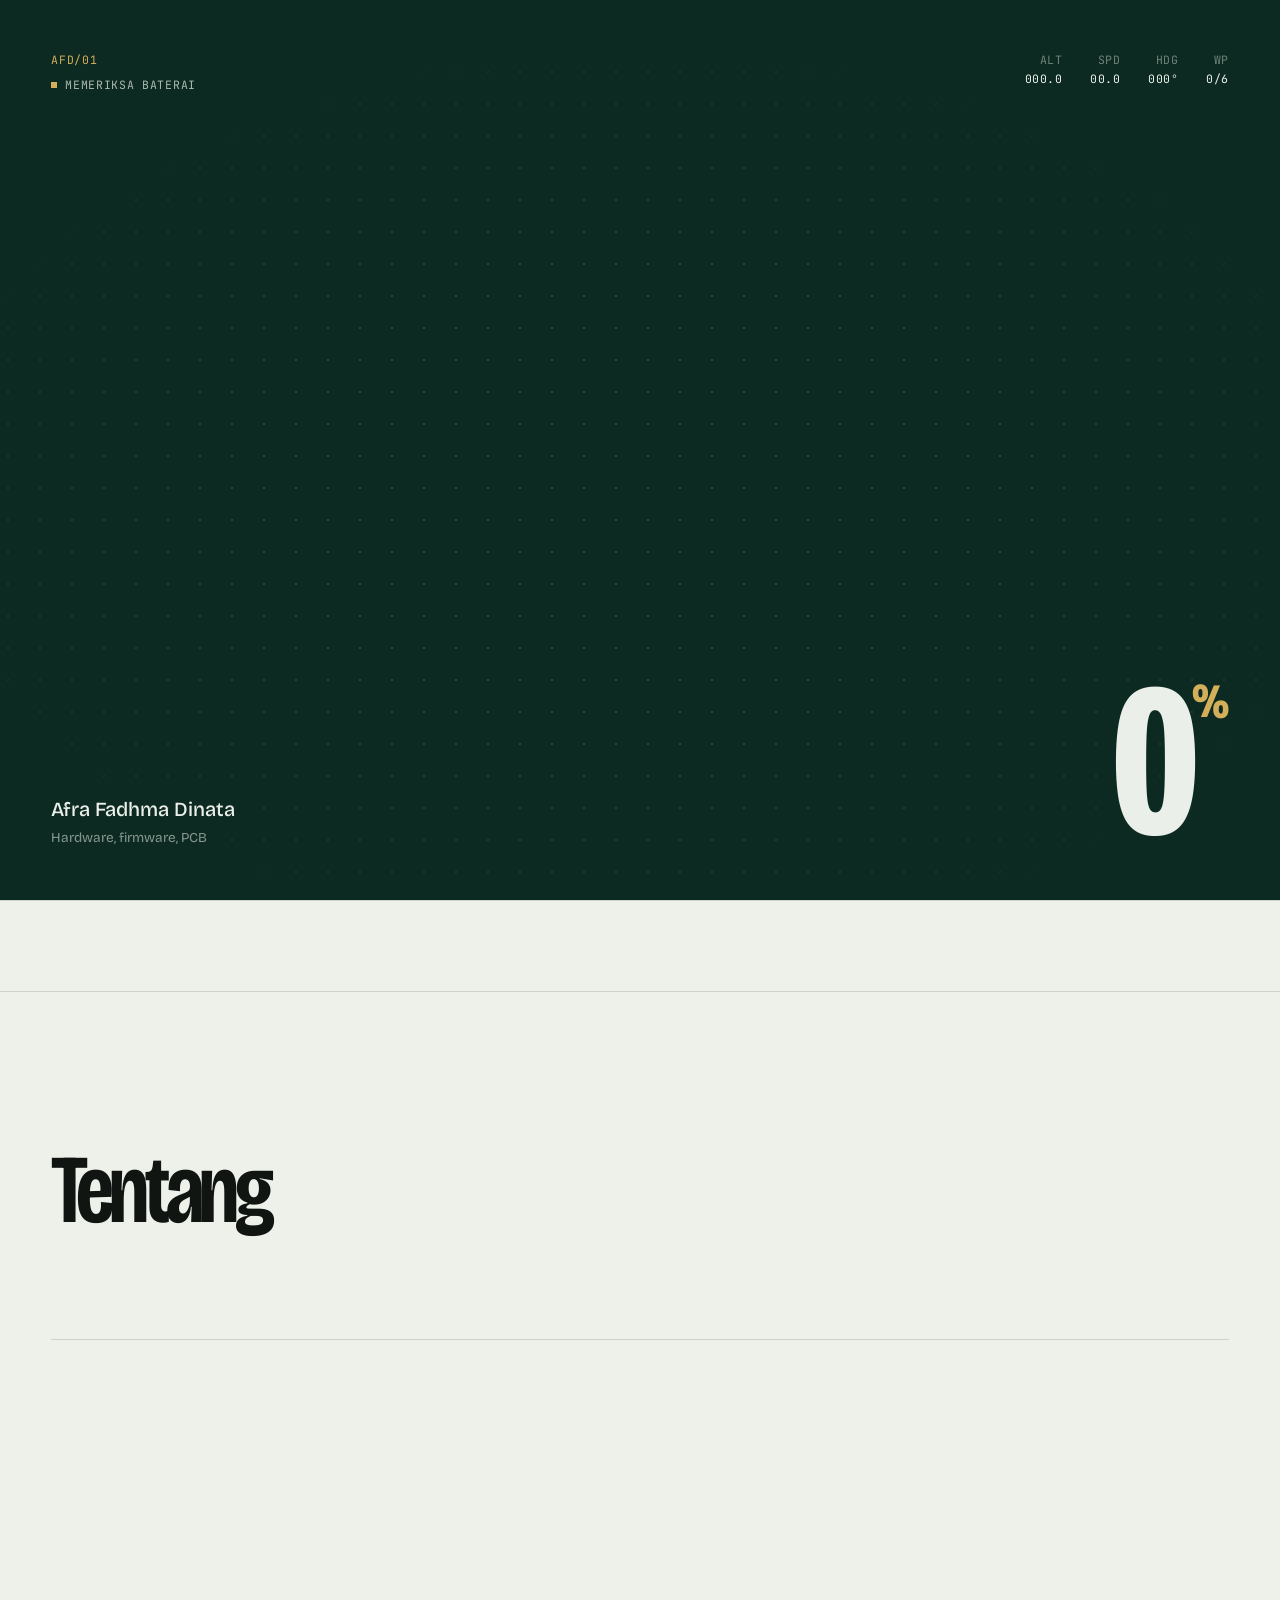
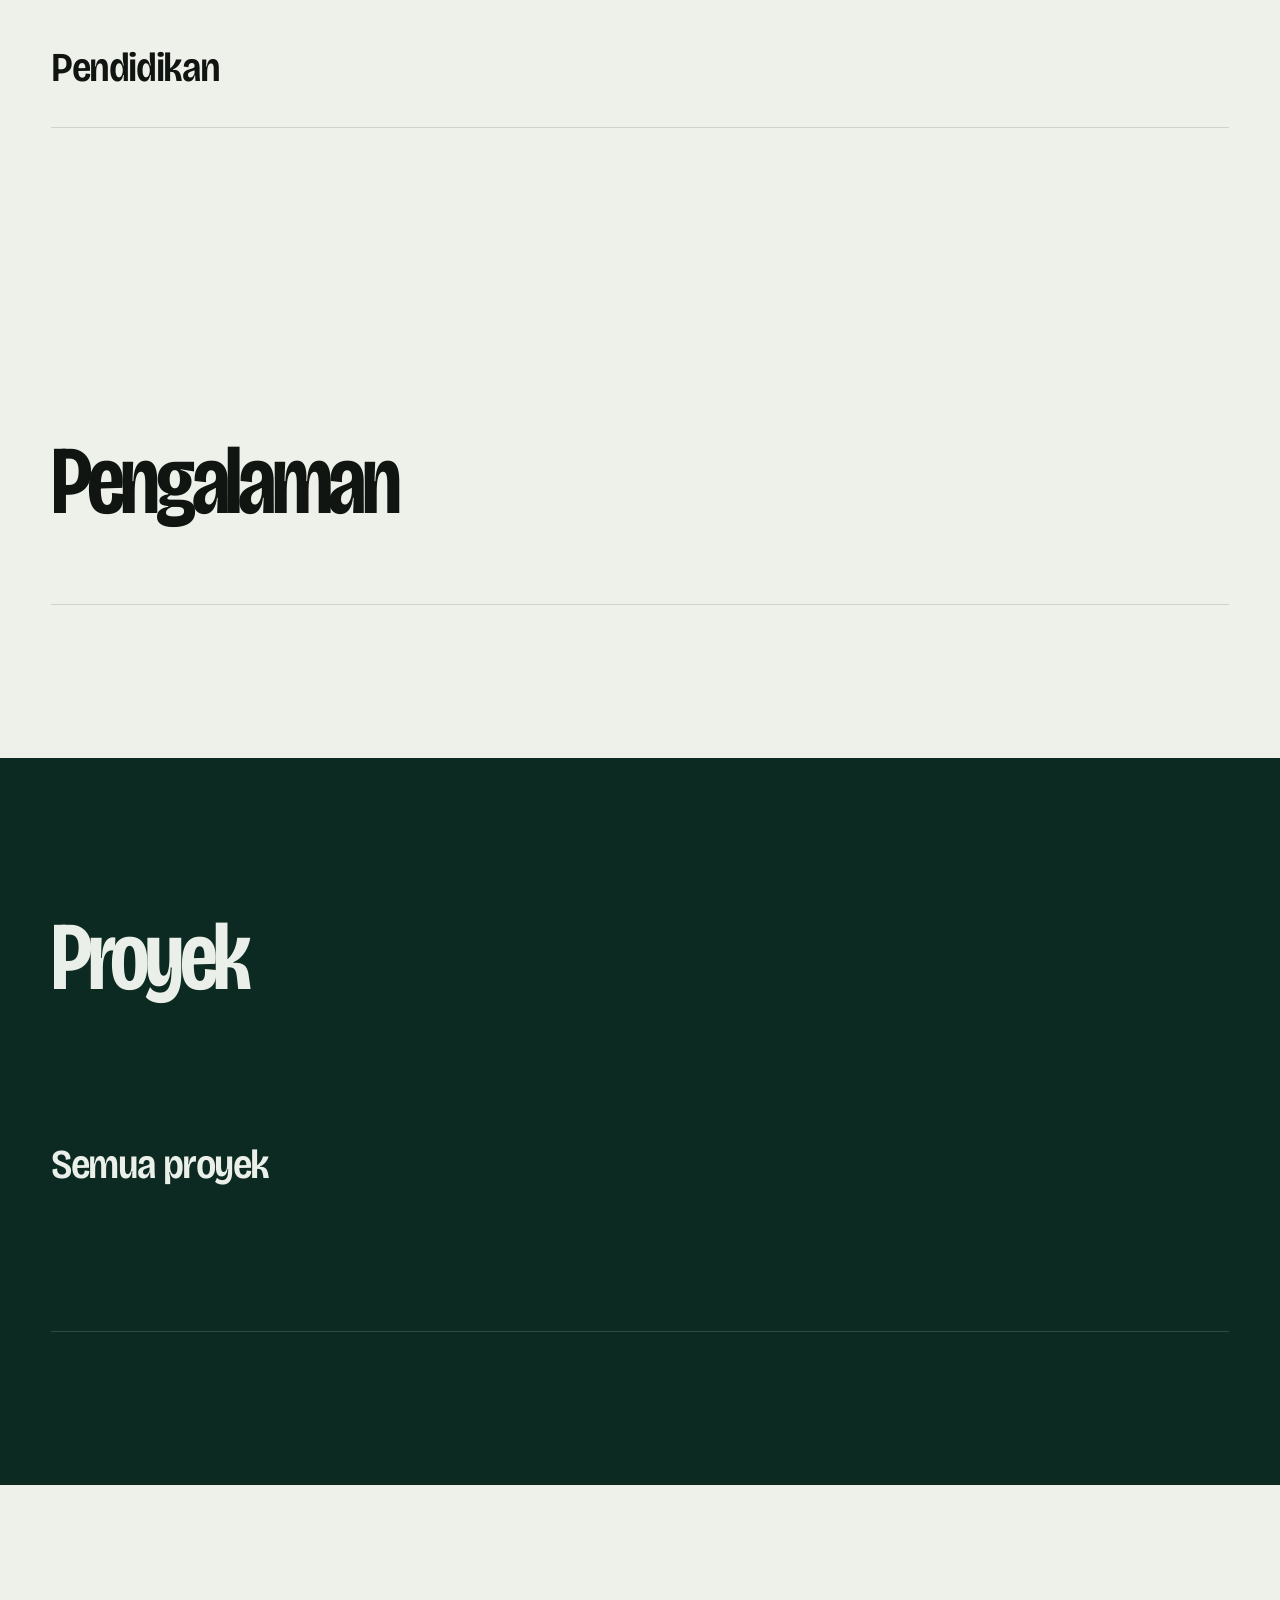
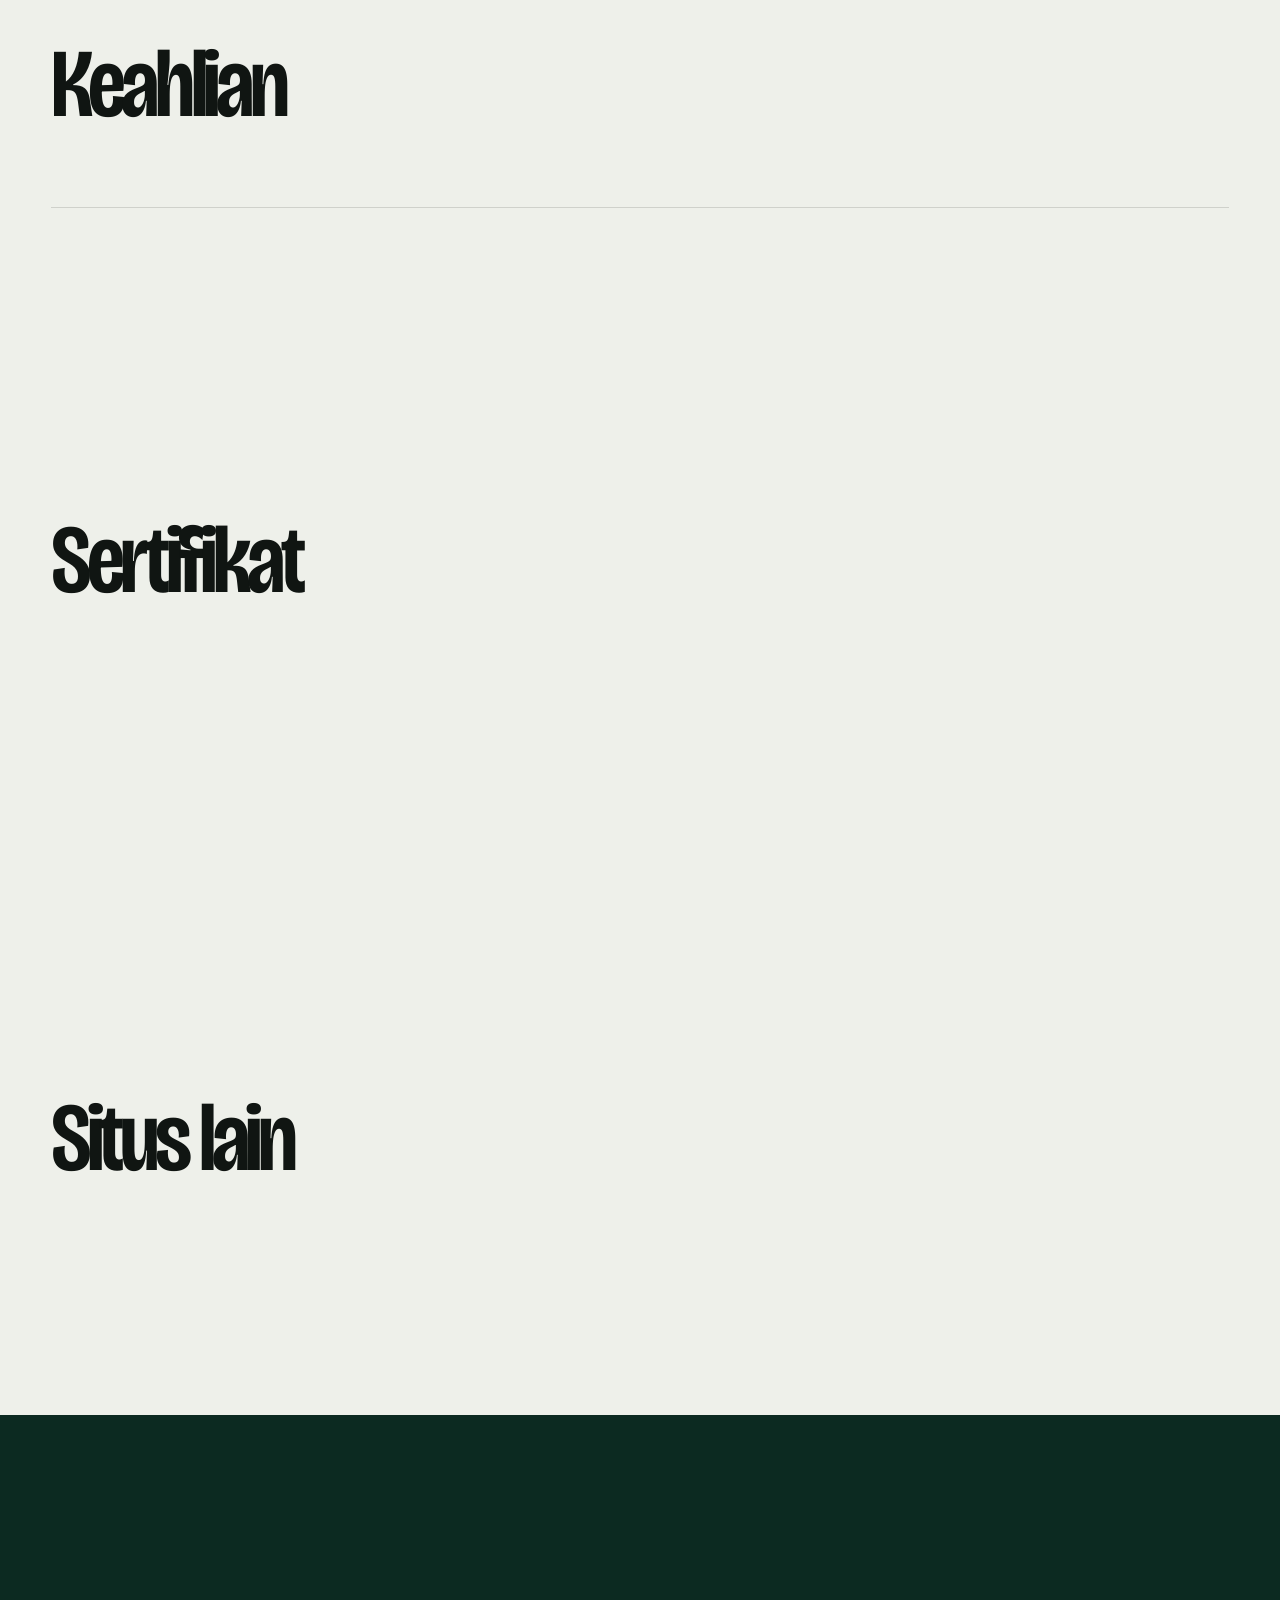
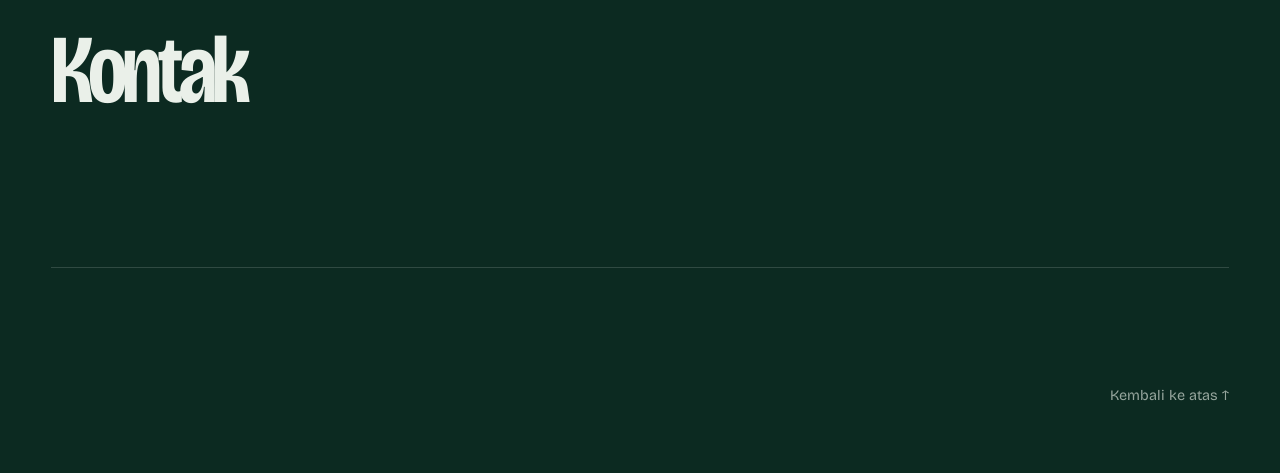
==== commit af34b256: "Fix: drone loader stuck at 0% - wrap animation in rAF for SVG layout readiness, add try/catch safety" ====
--- a/index.html
+++ b/index.html
@@ -15,7 +15,7 @@
     href="https://fonts.googleapis.com/css2?family=Bricolage+Grotesque:opsz,wdth,wght@12..96,75..100,200..800&family=JetBrains+Mono:wght@400;500&display=swap"
     rel="stylesheet" />
 
-  <link rel="stylesheet" href="css/style.css?v=37" />
+  <link rel="stylesheet" href="css/style.css?v=39" />
 
   <noscript>
     <style>
@@ -310,8 +310,8 @@
           </div>
           <figure class="contact-video rise" style="--d:.15s">
             <div class="contact-video-frame">
-              <video src="video/video.mp4" autoplay loop muted playsinline disablePictureInPicture
-                preload="auto"></video>
+              <video src="video/video-web.mp4" poster="video/video-poster.webp" loop muted playsinline
+                disablePictureInPicture preload="none"></video>
             </div>
             <figcaption><span>REC</span><span>Surabaya</span></figcaption>
           </figure>
@@ -350,8 +350,9 @@
     </div>
   </div>
 
-  <script src="js/data.js?v=37"></script>
-  <script src="js/main.js?v=37"></script>
+  <script src="js/images.js?v=39"></script>
+  <script src="js/data.js?v=39"></script>
+  <script src="js/main.js?v=39"></script>
 </body>
 
 </html>
--- a/css/style.css
+++ b/css/style.css
@@ -81,9 +81,12 @@
 
 html {
   -webkit-text-size-adjust: 100%;
+  -webkit-tap-highlight-color: transparent;
   scroll-behavior: smooth;
   scroll-padding-top: var(--hd);
-  background-color: var(--mask);
+  background-color: #EEF0EA;
+  overflow-x: hidden;
+  overscroll-behavior-y: none;
 }
 
 html.has-smooth {
@@ -106,9 +109,6 @@
   -webkit-font-smoothing: antialiased;
   text-rendering: optimizeLegibility;
   overflow-x: clip;
-  transition:
-    --bg .9s var(--ease-io), --fg .9s var(--ease-io), --muted .9s var(--ease-io),
-    --line .9s var(--ease-io), --accent .9s var(--ease-io), --panel .9s var(--ease-io);
 }
 
 body.no-scroll {
@@ -194,7 +194,6 @@
   --accent: #D4AF5A;
   --panel: #123629;
   z-index: 2;
-  will-change: clip-path;
 }
 
 .section>.container {
@@ -558,9 +557,15 @@
   transform: scaleX(0);
   transform-origin: left;
   pointer-events: none;
+  transition: background-color .5s;
 }
 
 .header {
+  --bg: #EEF0EA;
+  --fg: #101512;
+  --muted: #5D675F;
+  --line: rgba(16, 21, 18, 0.14);
+  --accent: #0E4D3A;
   position: fixed;
   inset: 0 0 auto 0;
   z-index: 70;
@@ -569,10 +574,19 @@
   display: grid;
   grid-template-columns: 1fr auto 1fr;
   align-items: center;
-  background: var(--bg);
+  background-color: var(--bg);
+  color: var(--fg);
   font-size: .95rem;
   font-weight: 500;
-  transition: transform .7s var(--ease), box-shadow .4s;
+  transition: transform .7s var(--ease), box-shadow .4s, background-color .45s var(--ease), color .45s var(--ease);
+}
+
+.header[data-theme="dark"] {
+  --bg: #0C2A21;
+  --fg: #EAF0E9;
+  --muted: rgba(234, 240, 233, 0.62);
+  --line: rgba(234, 240, 233, 0.16);
+  --accent: #D4AF5A;
 }
 
 .header.scrolled {
@@ -1017,9 +1031,15 @@
   position: absolute;
   inset: 0;
   z-index: 0;
+  overflow: hidden;
   pointer-events: none;
-  -webkit-mask-image: linear-gradient(#000 50%, transparent 96%);
-  mask-image: linear-gradient(#000 50%, transparent 96%);
+}
+
+.hero-bg::after {
+  content: '';
+  position: absolute;
+  inset: 0;
+  background: linear-gradient(to bottom, transparent 48%, var(--bg) 95%);
 }
 
 .hero-bg::before {
@@ -1035,14 +1055,13 @@
   opacity: .9;
 }
 
-.hero-bg svg {
-  position: relative;
+.hero-bg .tr {
+  position: absolute;
+  inset: 0;
+  display: block;
   width: 100%;
   height: 100%;
-  display: block;
-}
-
-.hero-bg g {
+  overflow: visible;
   fill: none;
   stroke: var(--fg);
   stroke-opacity: .16;
@@ -1161,7 +1180,7 @@
   grid-column: 1 / -1;
   grid-row: 1;
   align-self: end;
-  font-size: clamp(3.8rem, min(17vw, 25vh), 15rem);
+  font-size: calc(clamp(3.8rem, min(17vw, 25vh), 15rem) * var(--fit, 1));
   font-weight: 700;
   line-height: .86;
   letter-spacing: -.035em;
@@ -3132,7 +3151,6 @@
   display: flex;
   flex-direction: column;
   gap: clamp(36px, 4vw, 64px);
-  will-change: transform;
 }
 
 .cert {
@@ -3151,7 +3169,6 @@
   padding: 10px;
   border: 1px solid var(--line);
   transition: border-color .5s, transform .7s var(--ease);
-  will-change: transform;
 }
 
 .cert-frame::before {
@@ -3414,7 +3431,7 @@
 .foot-sign {
   margin-top: clamp(40px, 6vw, 80px);
   overflow: hidden;
-  font-size: clamp(3rem, 11.2vw, 11.5rem);
+  font-size: calc(clamp(2.4rem, 10.2vw, 10.5rem) * var(--fit, 1));
   font-weight: 700;
   line-height: .82;
   letter-spacing: -.06em;
@@ -3427,7 +3444,6 @@
 
 .foot-sign span {
   display: inline-block;
-  will-change: transform;
 }
 
 .foot-sign i {
@@ -3837,7 +3853,7 @@
 
   .hero-name {
     grid-row: 1;
-    font-size: clamp(3.4rem, 21vw, 9rem);
+    font-size: calc(clamp(3.4rem, 21vw, 9rem) * var(--fit, 1));
   }
 
   .hero-figure {
@@ -4188,7 +4204,7 @@
   gap: 4px;
   transform: translateY(-50%);
   color: var(--fg);
-  transition: opacity .5s;
+  transition: opacity .5s, color .5s;
 }
 
 .rail a {
@@ -4790,4 +4806,222 @@
     opacity: 1;
     transform: none;
   }
+}
+
+
+.row-thumb {
+  display: none;
+}
+
+html.touch .row-thumb {
+  display: grid;
+  flex: none;
+  place-items: center;
+  width: 64px;
+  height: 48px;
+  overflow: hidden;
+  border: 1px solid var(--line);
+  border-radius: 9px;
+  background: var(--panel);
+}
+
+html.touch .row-thumb img {
+  display: block;
+  width: 100%;
+  height: 100%;
+  object-fit: contain;
+}
+
+html.touch .row-left .ico {
+  display: none;
+}
+
+html.touch .row-left {
+  gap: 14px;
+}
+
+html.touch .row-btn {
+  transition: background-color .25s;
+  border-radius: 10px;
+}
+
+html.touch .row-btn:active {
+  background-color: color-mix(in srgb, var(--fg) 7%, transparent);
+}
+
+html.touch .btn:active,
+html.touch .tabs button:active {
+  transform: scale(.96);
+  transition-duration: .12s;
+}
+
+html.touch .cert:active .cert-frame,
+html.touch .board:active {
+  transform: scale(.985);
+  transition-duration: .15s;
+}
+
+html.touch .contact-rows a:active {
+  color: var(--accent);
+}
+
+html.touch .org-head:active .org-name {
+  opacity: .65;
+}
+
+html.touch .hero-bg .pulse {
+  display: none;
+}
+
+html.touch .section[data-bg="dark"] {
+  background: transparent;
+}
+
+html.touch .section[data-bg="dark"]::before {
+  content: '';
+  position: absolute;
+  inset: 0;
+  z-index: -1;
+  border-radius: 26px;
+  background: var(--bg);
+}
+
+html.touch #kontak::before {
+  border-radius: 26px 26px 0 0;
+}
+
+html.touch .mq-track {
+  animation: mq-run 48s linear infinite;
+}
+
+html.touch .mq-b .mq-track {
+  animation-direction: reverse;
+  animation-duration: 56s;
+}
+
+@keyframes mq-run {
+  to {
+    transform: translate3d(-25%, 0, 0);
+  }
+}
+
+@supports (animation-timeline: view()) {
+  html.touch .hero {
+    view-timeline: --hero block;
+  }
+
+  html.touch .hero-grid,
+  html.touch .hero-name .line,
+  html.touch .hero-bg .tr {
+    animation-duration: 1ms;
+    animation-timing-function: linear;
+    animation-fill-mode: both;
+    animation-timeline: --hero;
+    animation-range: exit 0% exit 100%;
+  }
+
+  html.touch .hero-grid {
+    animation-name: hero-fade;
+  }
+
+  html.touch .hero-name .line[data-dir="-1"] {
+    animation-name: line-left;
+  }
+
+  html.touch .hero-name .line[data-dir="1"] {
+    animation-name: line-right;
+  }
+
+  html.touch .hero-bg .tr {
+    animation-name: tr-drop;
+  }
+
+  html.touch .section[data-bg="dark"] {
+    view-timeline: --panel block;
+  }
+
+  html.touch .section[data-bg="dark"]::before {
+    animation: panel-open 1ms linear both, panel-close 1ms linear forwards;
+    animation-timeline: --panel, --panel;
+    animation-range: entry 0% entry 75%, exit 25% exit 100%;
+  }
+
+  html.touch #kontak::before {
+    animation: panel-open 1ms linear both;
+    animation-timeline: --panel;
+    animation-range: entry 0% entry 75%;
+  }
+
+  html.touch #footSign {
+    animation: foot-in 1ms linear both;
+    animation-timeline: scroll(root block);
+    animation-range: calc(100% - 100vh) 100%;
+  }
+}
+
+@keyframes hero-fade {
+  to {
+    opacity: .25;
+    transform: scale(.95);
+  }
+}
+
+@keyframes line-left {
+  to {
+    transform: translate3d(-30vw, 0, 0);
+  }
+}
+
+@keyframes line-right {
+  to {
+    transform: translate3d(30vw, 0, 0);
+  }
+}
+
+@keyframes tr-drop {
+  to {
+    transform: translate3d(0, calc(var(--d, .1) * 900px), 0);
+  }
+}
+
+@keyframes panel-open {
+  from {
+    transform: scaleX(.9);
+  }
+
+  to {
+    transform: none;
+  }
+}
+
+@keyframes panel-close {
+  from {
+    transform: none;
+  }
+
+  to {
+    transform: scaleX(.9);
+  }
+}
+
+@keyframes foot-in {
+  from {
+    transform: translate3d(30%, 0, 0);
+  }
+
+  to {
+    transform: none;
+  }
+}
+
+@media (prefers-reduced-motion: reduce) {
+
+  html.touch .mq-track,
+  html.touch .section[data-bg="dark"]::before,
+  html.touch #footSign,
+  html.touch .hero-grid,
+  html.touch .hero-name .line,
+  html.touch .hero-bg .tr {
+    animation: none !important;
+  }
 }
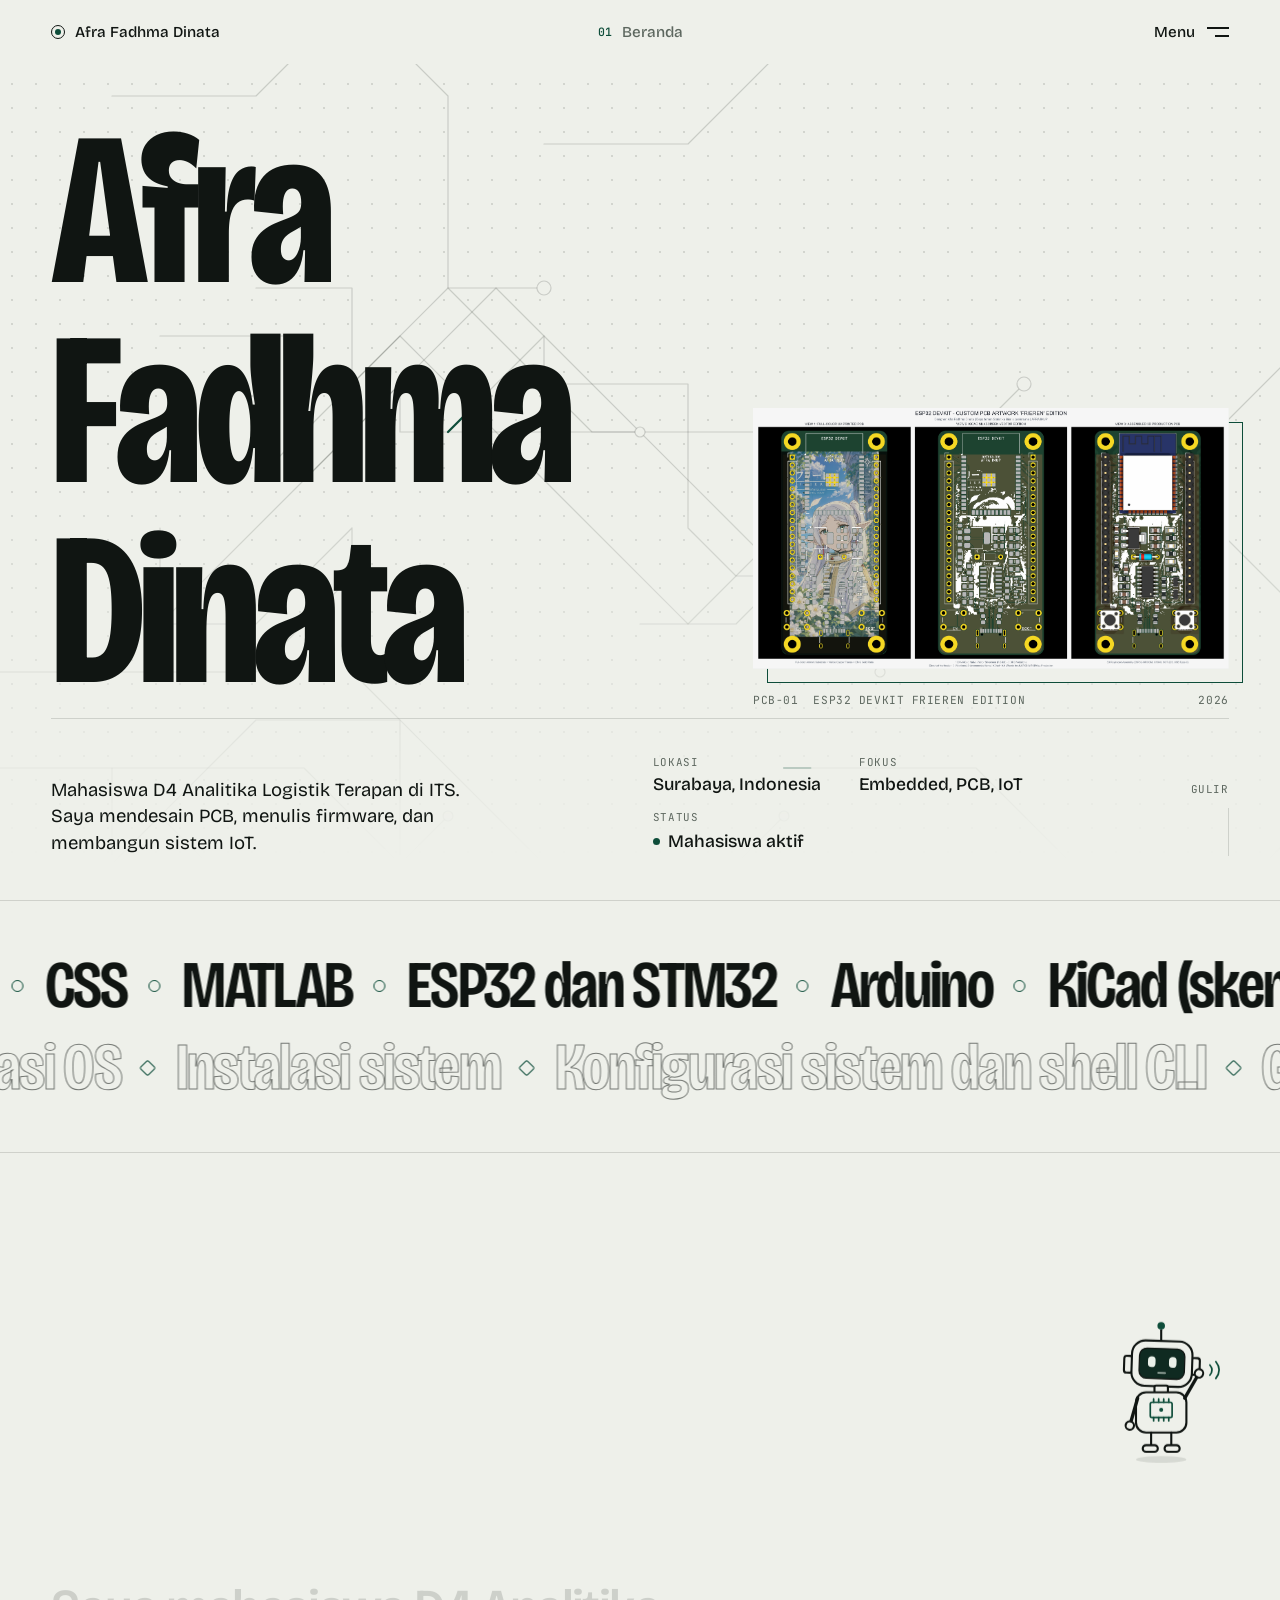
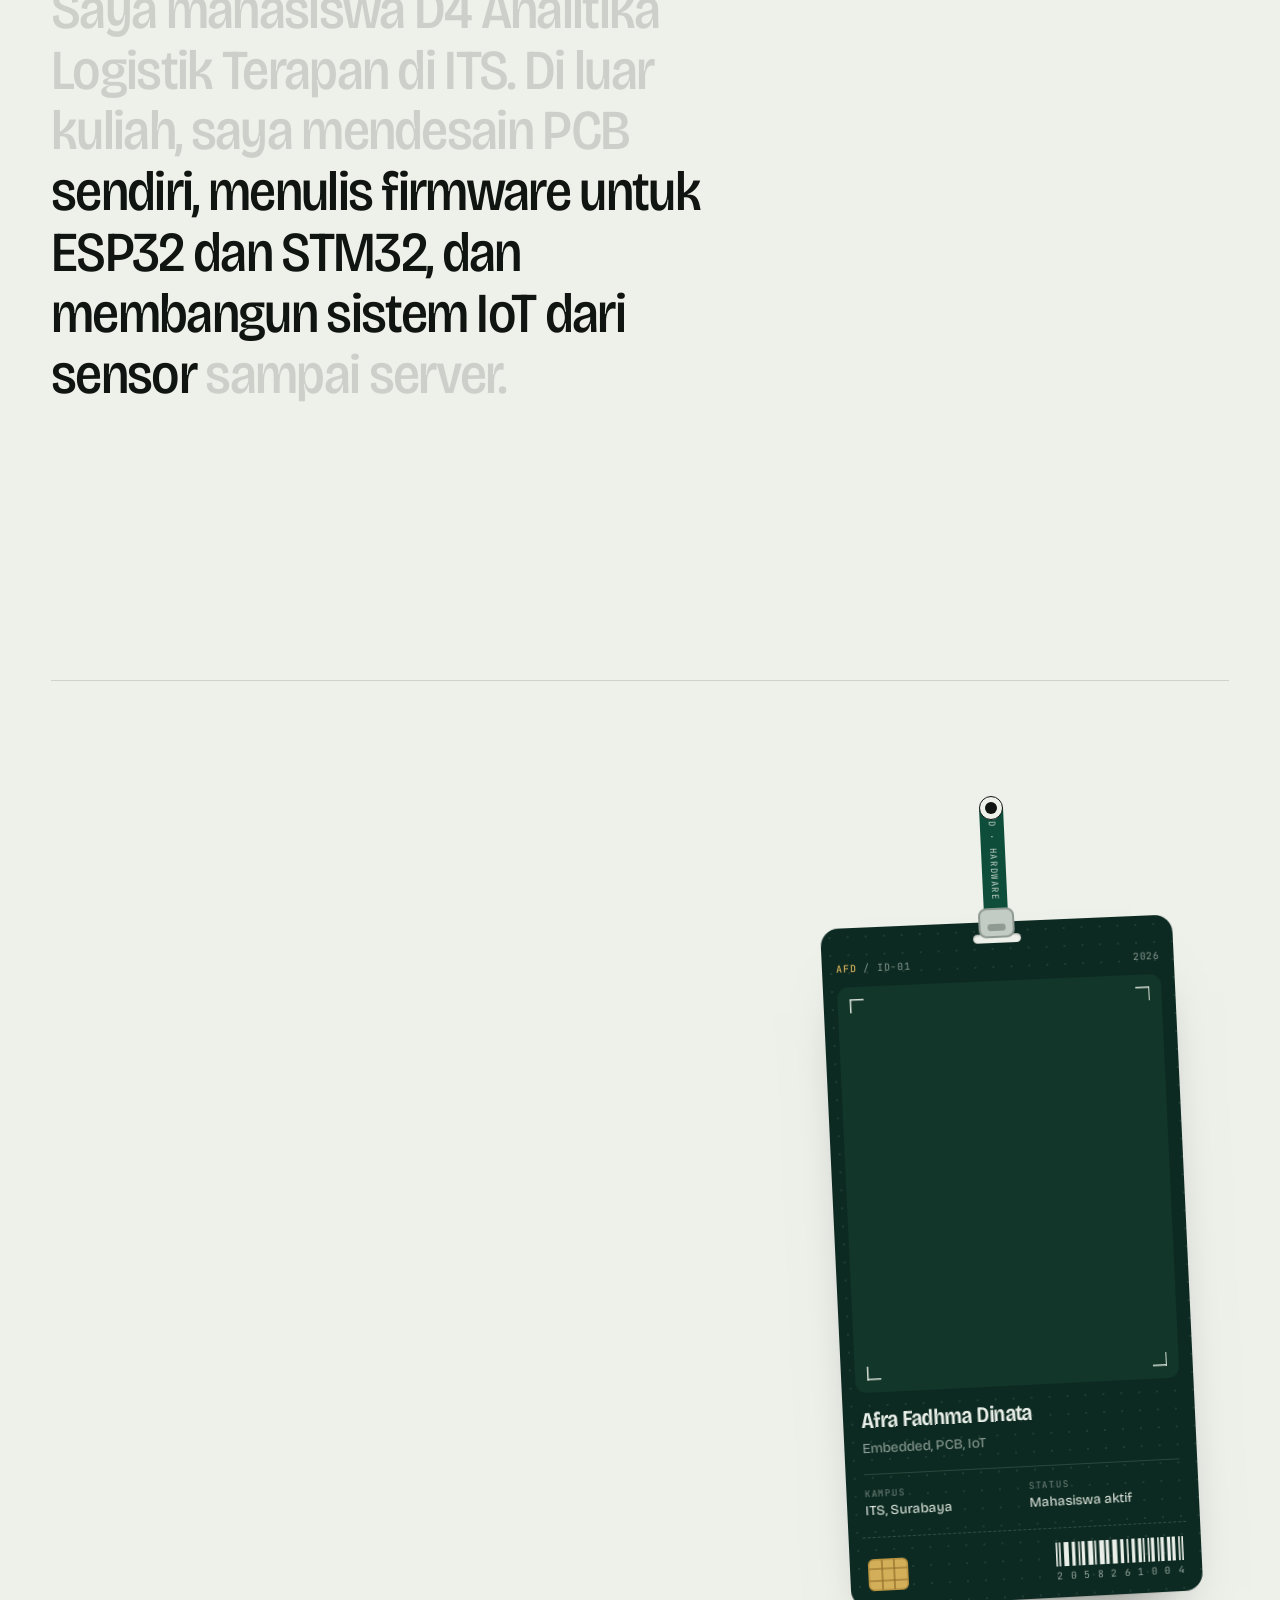
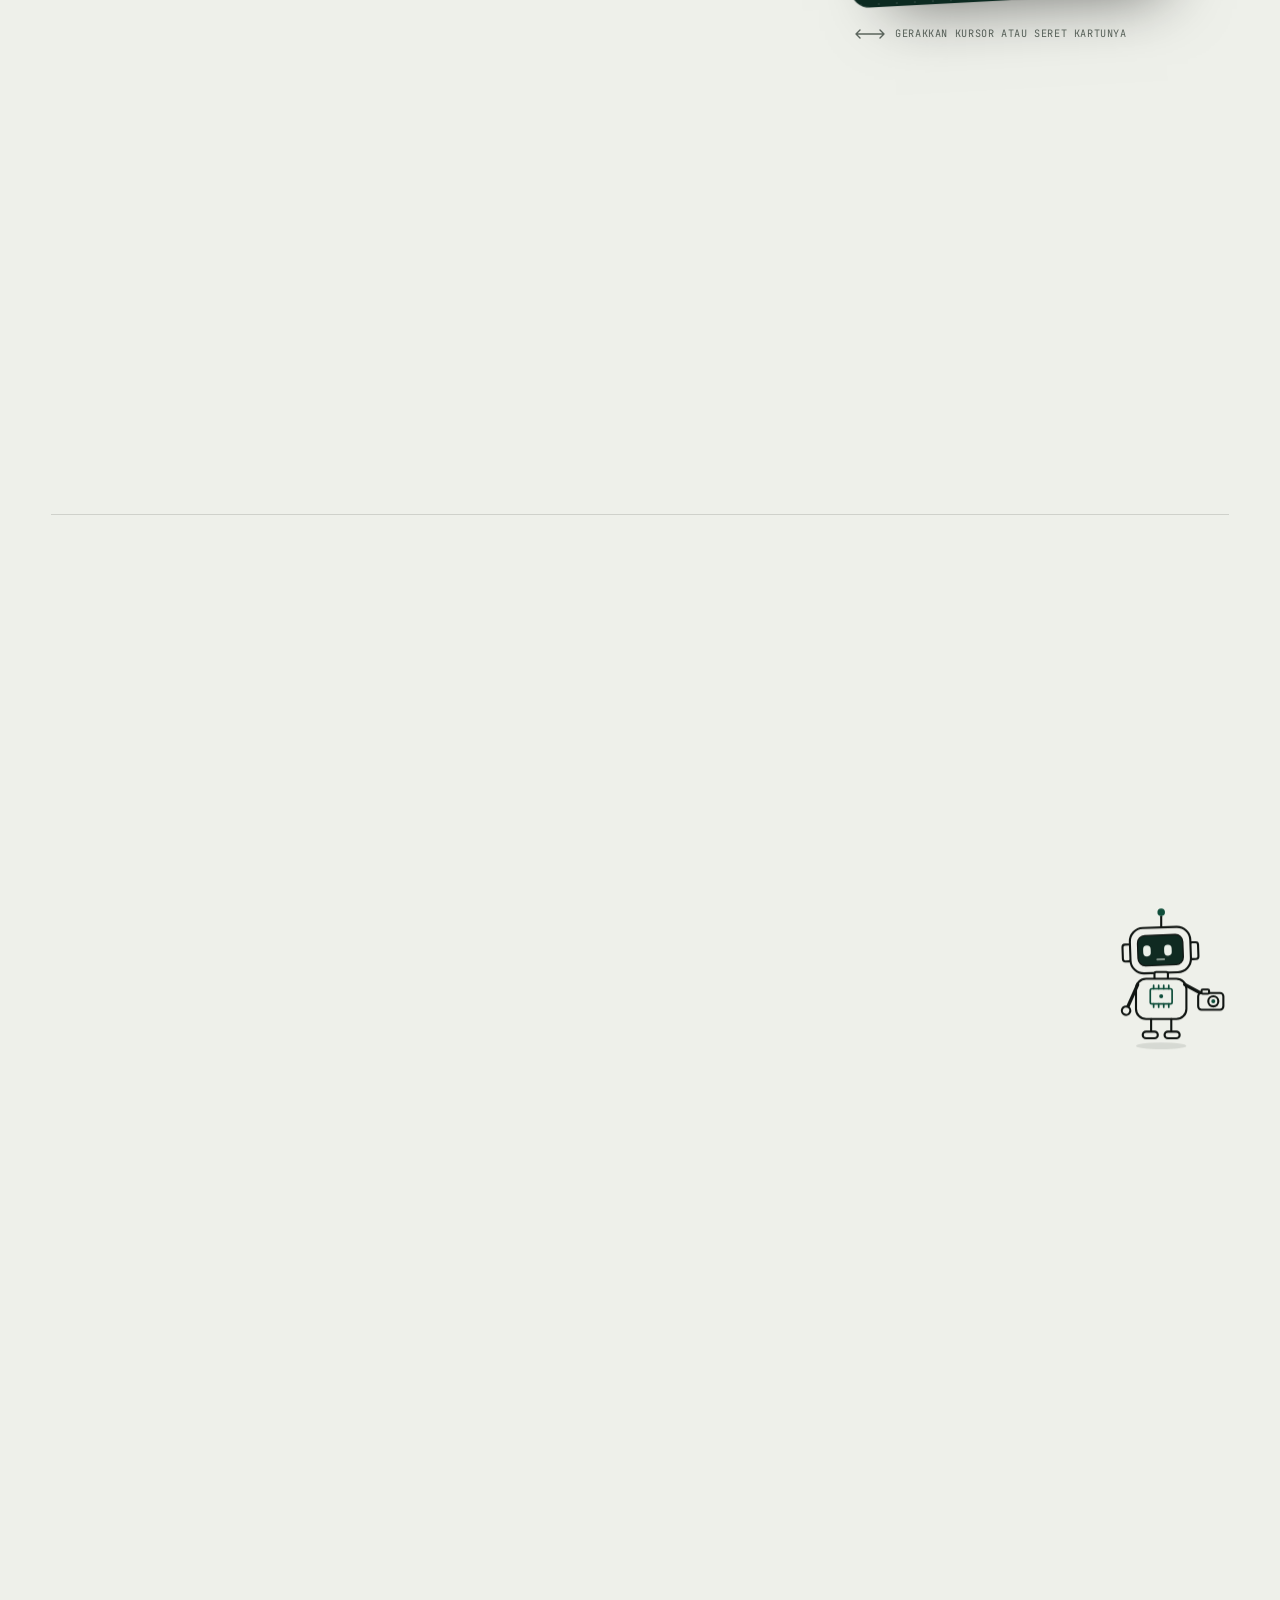
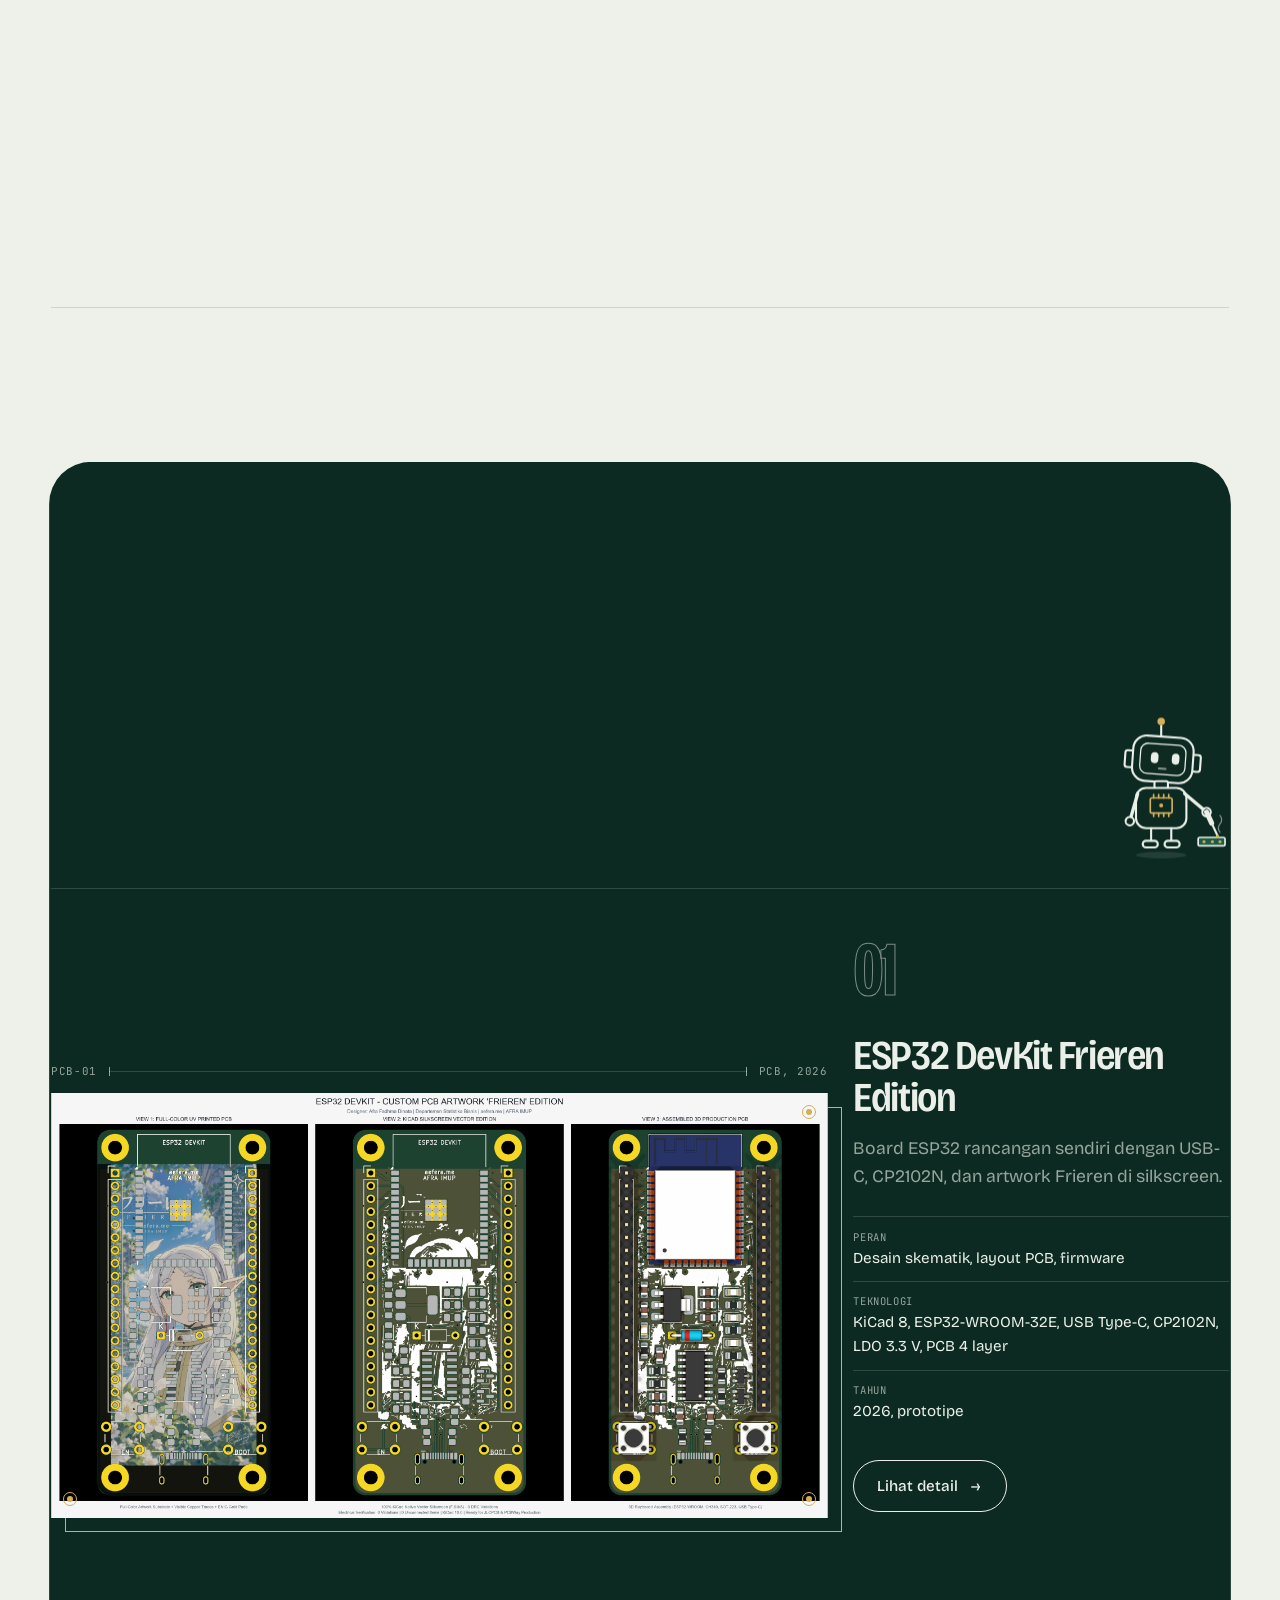
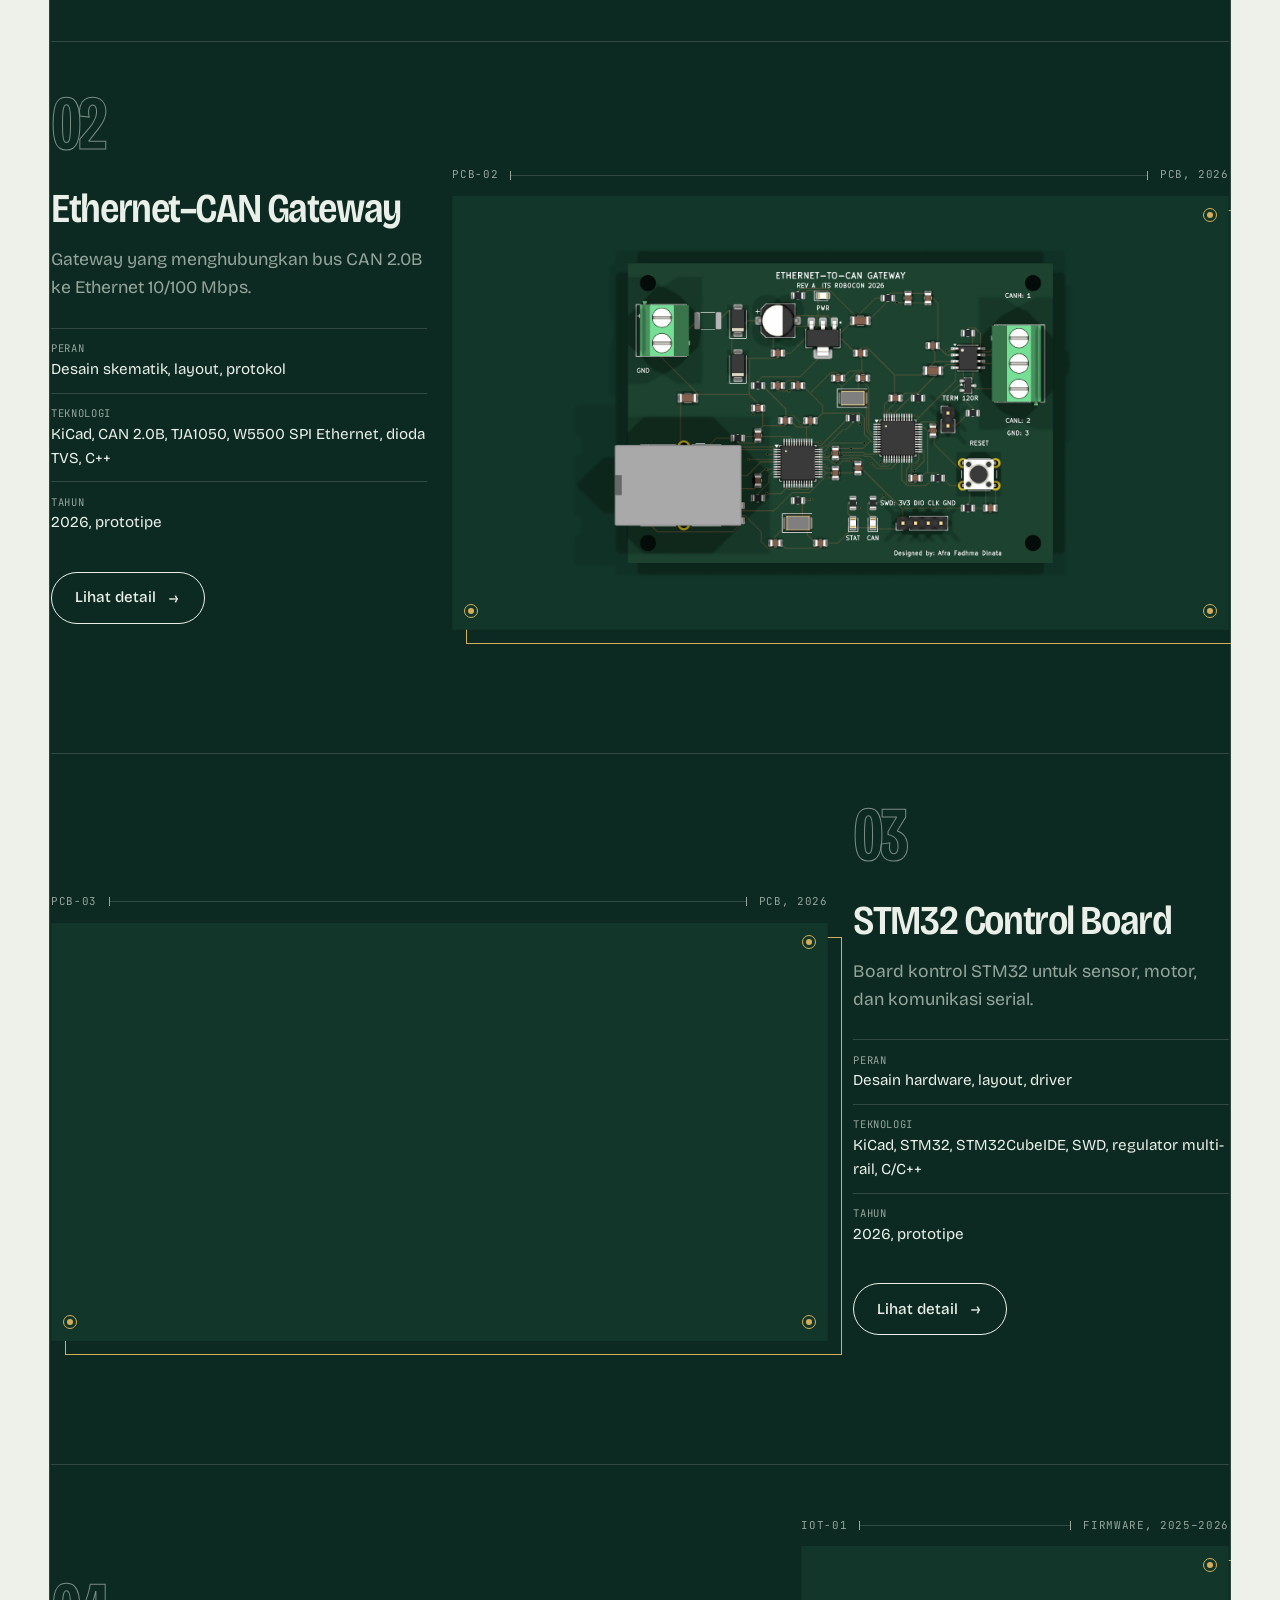
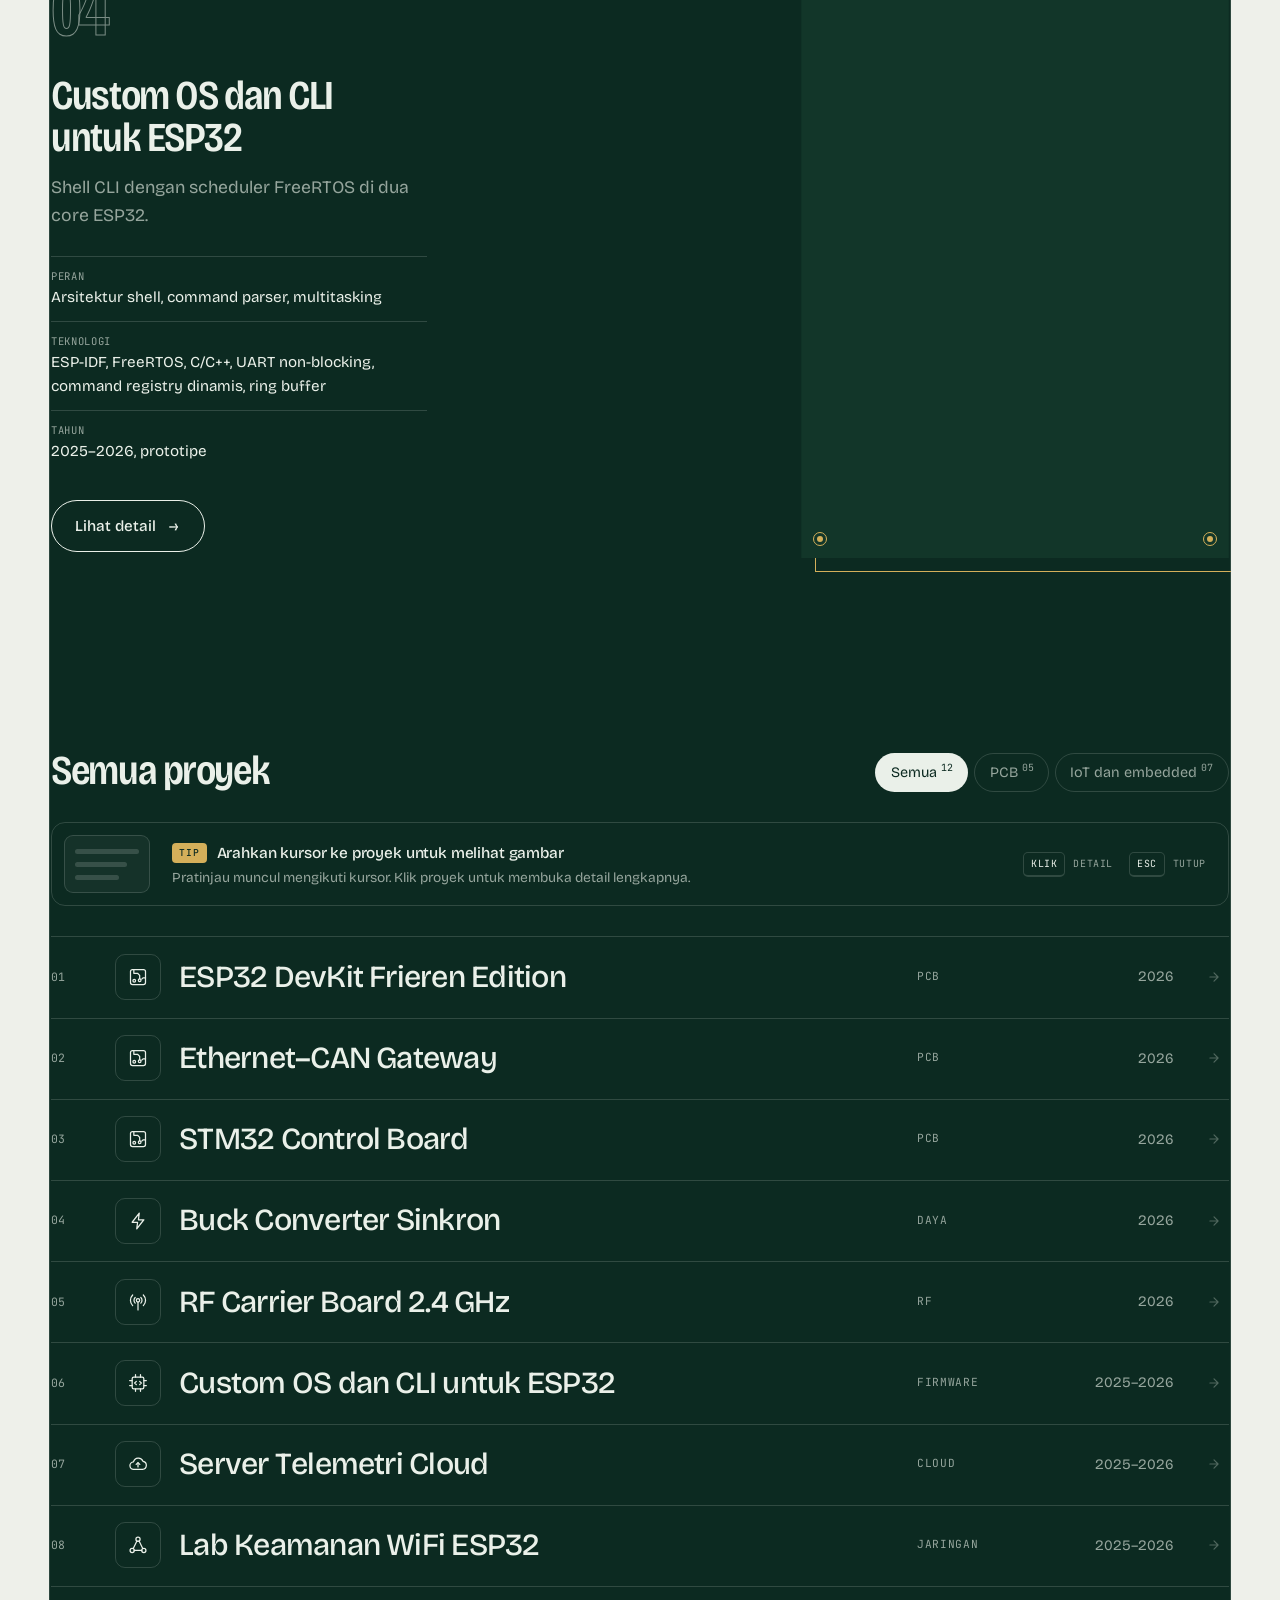
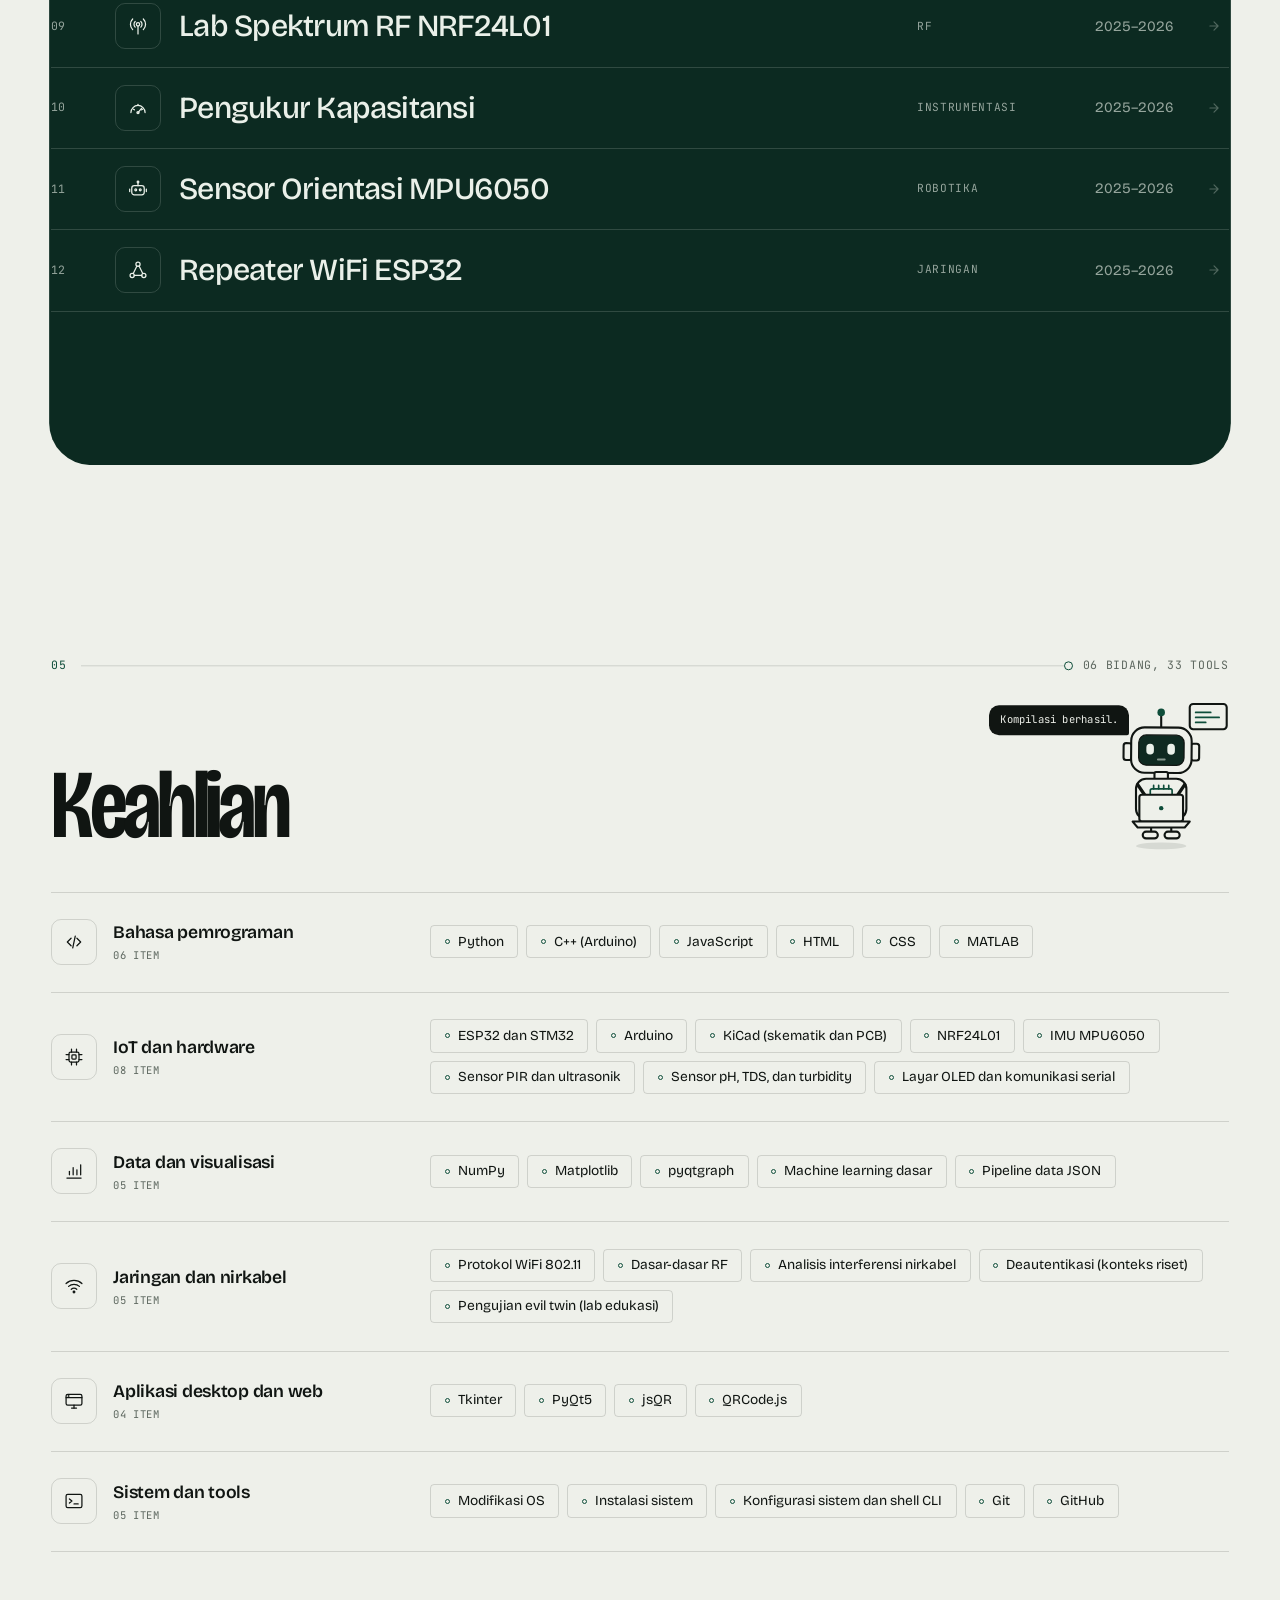
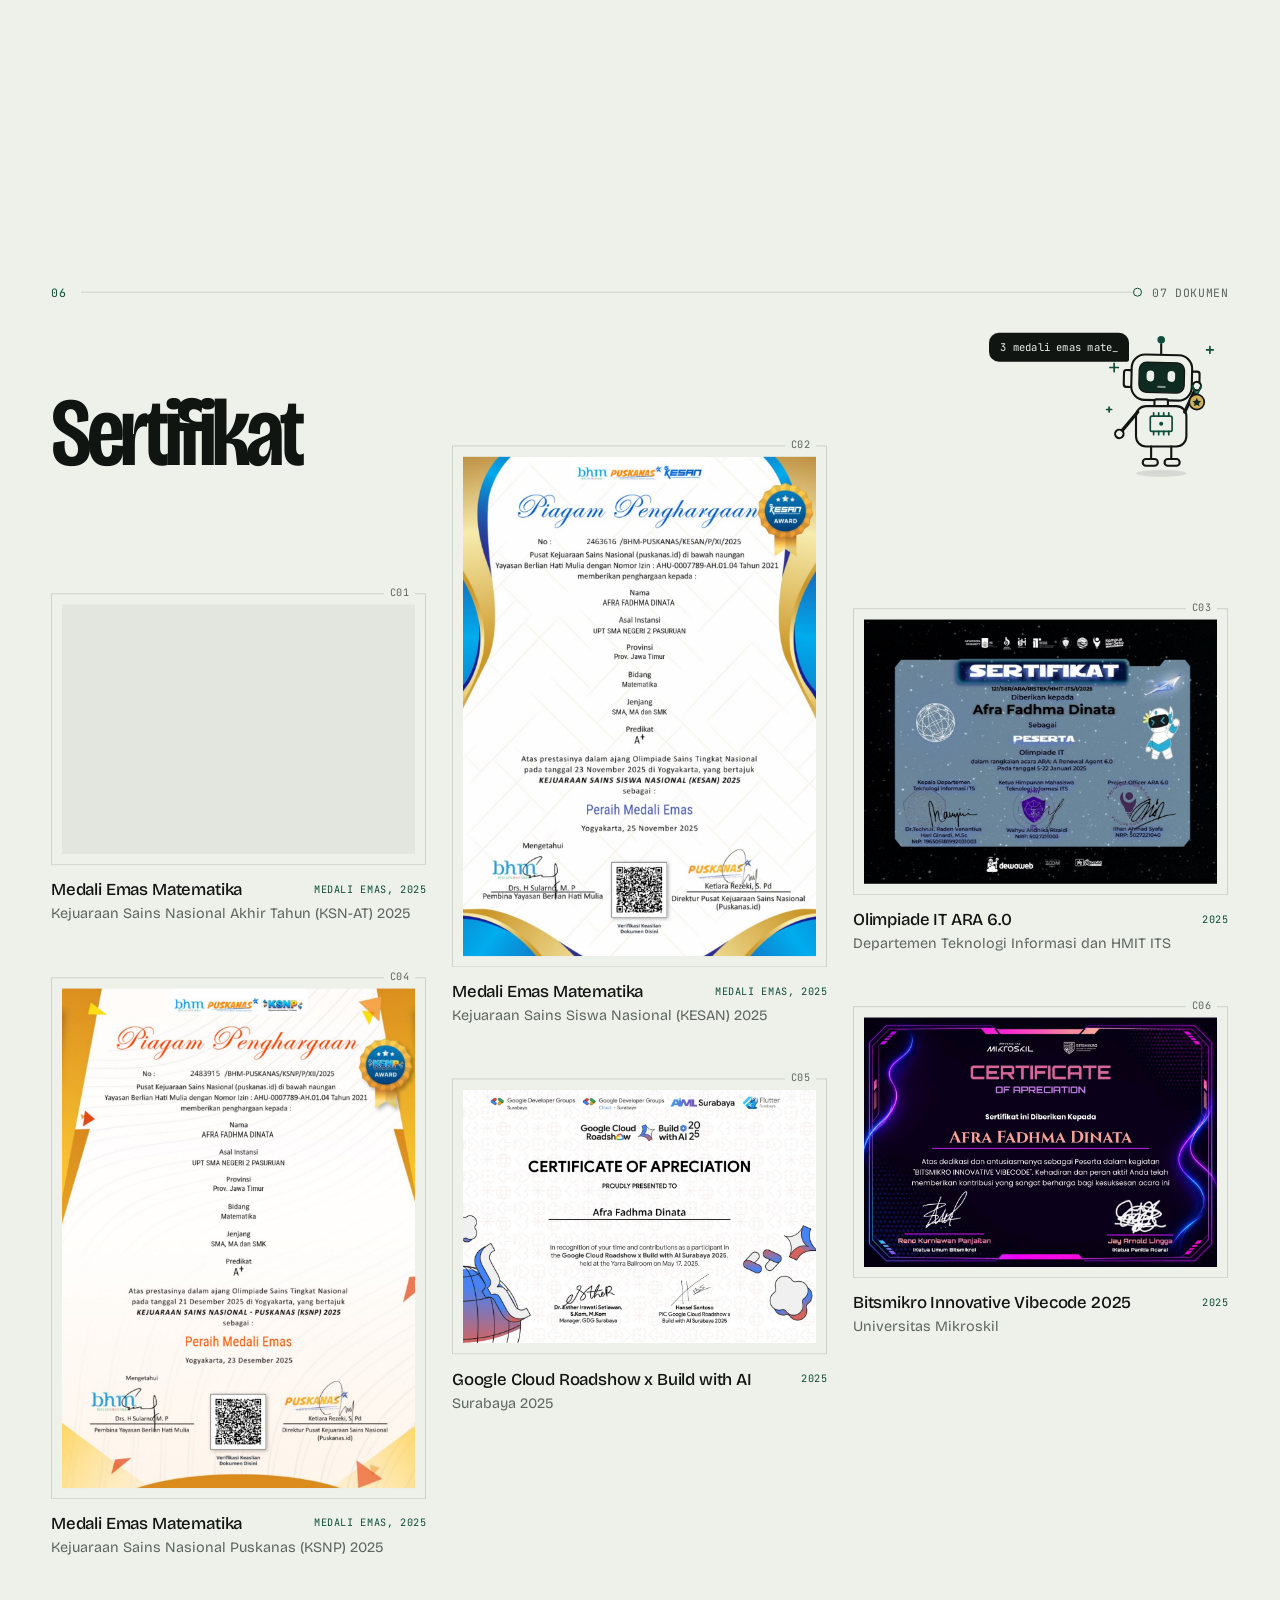
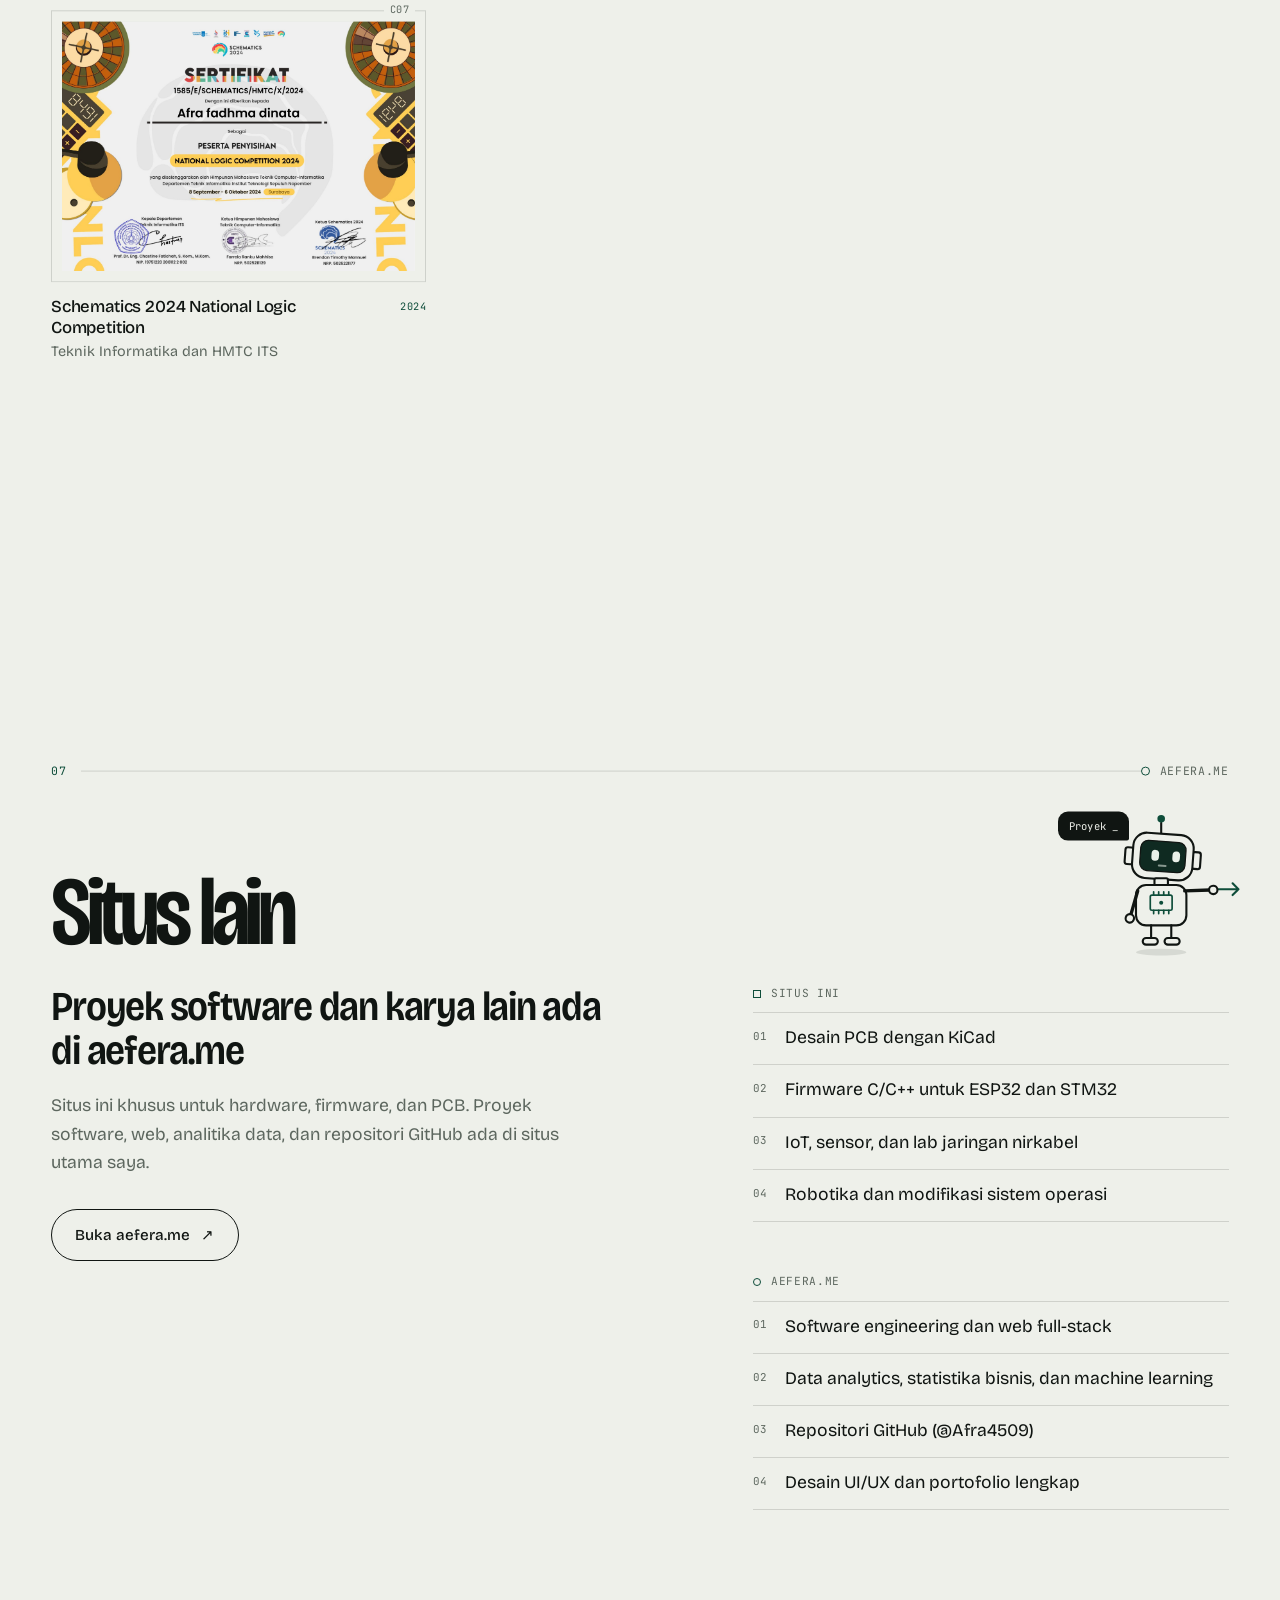
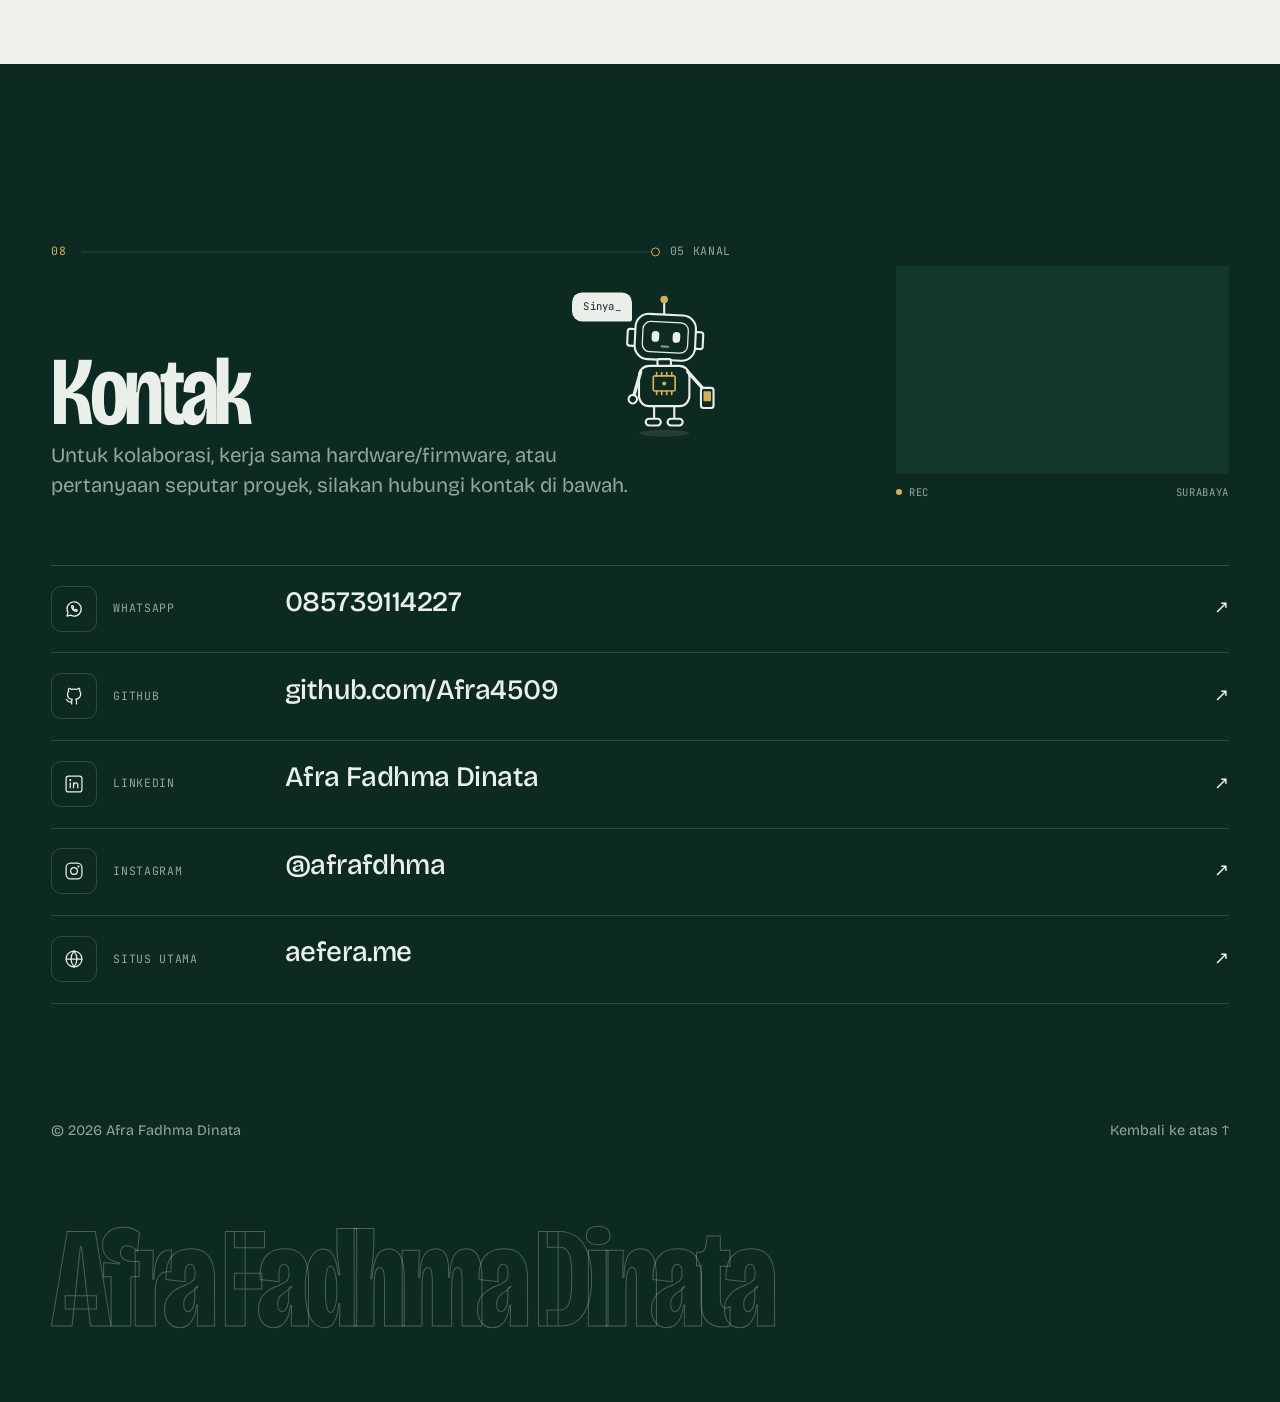
==== commit be92e069: "Restore data.js, add optimized webp assets and fix loader" ====
--- a/index.html
+++ b/index.html
@@ -15,7 +15,7 @@
     href="https://fonts.googleapis.com/css2?family=Bricolage+Grotesque:opsz,wdth,wght@12..96,75..100,200..800&family=JetBrains+Mono:wght@400;500&display=swap"
     rel="stylesheet" />
 
-  <link rel="stylesheet" href="css/style.css?v=39" />
+  <link rel="stylesheet" href="css/style.css?v=37" />
 
   <noscript>
     <style>
@@ -310,8 +310,8 @@
           </div>
           <figure class="contact-video rise" style="--d:.15s">
             <div class="contact-video-frame">
-              <video src="video/video-web.mp4" poster="video/video-poster.webp" loop muted playsinline
-                disablePictureInPicture preload="none"></video>
+              <video src="video/video.mp4" autoplay loop muted playsinline disablePictureInPicture
+                preload="auto"></video>
             </div>
             <figcaption><span>REC</span><span>Surabaya</span></figcaption>
           </figure>
@@ -350,9 +350,8 @@
     </div>
   </div>
 
-  <script src="js/images.js?v=39"></script>
-  <script src="js/data.js?v=39"></script>
-  <script src="js/main.js?v=39"></script>
+  <script src="js/data.js?v=37"></script>
+  <script src="js/main.js?v=37"></script>
 </body>
 
 </html>
--- a/css/style.css
+++ b/css/style.css
@@ -81,12 +81,9 @@
 
 html {
   -webkit-text-size-adjust: 100%;
-  -webkit-tap-highlight-color: transparent;
   scroll-behavior: smooth;
   scroll-padding-top: var(--hd);
-  background-color: #EEF0EA;
-  overflow-x: hidden;
-  overscroll-behavior-y: none;
+  background-color: var(--mask);
 }
 
 html.has-smooth {
@@ -109,6 +106,9 @@
   -webkit-font-smoothing: antialiased;
   text-rendering: optimizeLegibility;
   overflow-x: clip;
+  transition:
+    --bg .9s var(--ease-io), --fg .9s var(--ease-io), --muted .9s var(--ease-io),
+    --line .9s var(--ease-io), --accent .9s var(--ease-io), --panel .9s var(--ease-io);
 }
 
 body.no-scroll {
@@ -194,6 +194,7 @@
   --accent: #D4AF5A;
   --panel: #123629;
   z-index: 2;
+  will-change: clip-path;
 }
 
 .section>.container {
@@ -557,15 +558,9 @@
   transform: scaleX(0);
   transform-origin: left;
   pointer-events: none;
-  transition: background-color .5s;
 }
 
 .header {
-  --bg: #EEF0EA;
-  --fg: #101512;
-  --muted: #5D675F;
-  --line: rgba(16, 21, 18, 0.14);
-  --accent: #0E4D3A;
   position: fixed;
   inset: 0 0 auto 0;
   z-index: 70;
@@ -574,19 +569,10 @@
   display: grid;
   grid-template-columns: 1fr auto 1fr;
   align-items: center;
-  background-color: var(--bg);
-  color: var(--fg);
+  background: var(--bg);
   font-size: .95rem;
   font-weight: 500;
-  transition: transform .7s var(--ease), box-shadow .4s, background-color .45s var(--ease), color .45s var(--ease);
-}
-
-.header[data-theme="dark"] {
-  --bg: #0C2A21;
-  --fg: #EAF0E9;
-  --muted: rgba(234, 240, 233, 0.62);
-  --line: rgba(234, 240, 233, 0.16);
-  --accent: #D4AF5A;
+  transition: transform .7s var(--ease), box-shadow .4s;
 }
 
 .header.scrolled {
@@ -1031,15 +1017,9 @@
   position: absolute;
   inset: 0;
   z-index: 0;
-  overflow: hidden;
   pointer-events: none;
-}
-
-.hero-bg::after {
-  content: '';
-  position: absolute;
-  inset: 0;
-  background: linear-gradient(to bottom, transparent 48%, var(--bg) 95%);
+  -webkit-mask-image: linear-gradient(#000 50%, transparent 96%);
+  mask-image: linear-gradient(#000 50%, transparent 96%);
 }
 
 .hero-bg::before {
@@ -1055,13 +1035,14 @@
   opacity: .9;
 }
 
-.hero-bg .tr {
-  position: absolute;
-  inset: 0;
-  display: block;
+.hero-bg svg {
+  position: relative;
   width: 100%;
   height: 100%;
-  overflow: visible;
+  display: block;
+}
+
+.hero-bg g {
   fill: none;
   stroke: var(--fg);
   stroke-opacity: .16;
@@ -1180,7 +1161,7 @@
   grid-column: 1 / -1;
   grid-row: 1;
   align-self: end;
-  font-size: calc(clamp(3.8rem, min(17vw, 25vh), 15rem) * var(--fit, 1));
+  font-size: clamp(3.8rem, min(17vw, 25vh), 15rem);
   font-weight: 700;
   line-height: .86;
   letter-spacing: -.035em;
@@ -3151,6 +3132,7 @@
   display: flex;
   flex-direction: column;
   gap: clamp(36px, 4vw, 64px);
+  will-change: transform;
 }
 
 .cert {
@@ -3169,6 +3151,7 @@
   padding: 10px;
   border: 1px solid var(--line);
   transition: border-color .5s, transform .7s var(--ease);
+  will-change: transform;
 }
 
 .cert-frame::before {
@@ -3431,7 +3414,7 @@
 .foot-sign {
   margin-top: clamp(40px, 6vw, 80px);
   overflow: hidden;
-  font-size: calc(clamp(2.4rem, 10.2vw, 10.5rem) * var(--fit, 1));
+  font-size: clamp(3rem, 11.2vw, 11.5rem);
   font-weight: 700;
   line-height: .82;
   letter-spacing: -.06em;
@@ -3444,6 +3427,7 @@
 
 .foot-sign span {
   display: inline-block;
+  will-change: transform;
 }
 
 .foot-sign i {
@@ -3853,7 +3837,7 @@
 
   .hero-name {
     grid-row: 1;
-    font-size: calc(clamp(3.4rem, 21vw, 9rem) * var(--fit, 1));
+    font-size: clamp(3.4rem, 21vw, 9rem);
   }
 
   .hero-figure {
@@ -4204,7 +4188,7 @@
   gap: 4px;
   transform: translateY(-50%);
   color: var(--fg);
-  transition: opacity .5s, color .5s;
+  transition: opacity .5s;
 }
 
 .rail a {
@@ -4806,222 +4790,4 @@
     opacity: 1;
     transform: none;
   }
-}
-
-
-.row-thumb {
-  display: none;
-}
-
-html.touch .row-thumb {
-  display: grid;
-  flex: none;
-  place-items: center;
-  width: 64px;
-  height: 48px;
-  overflow: hidden;
-  border: 1px solid var(--line);
-  border-radius: 9px;
-  background: var(--panel);
-}
-
-html.touch .row-thumb img {
-  display: block;
-  width: 100%;
-  height: 100%;
-  object-fit: contain;
-}
-
-html.touch .row-left .ico {
-  display: none;
-}
-
-html.touch .row-left {
-  gap: 14px;
-}
-
-html.touch .row-btn {
-  transition: background-color .25s;
-  border-radius: 10px;
-}
-
-html.touch .row-btn:active {
-  background-color: color-mix(in srgb, var(--fg) 7%, transparent);
-}
-
-html.touch .btn:active,
-html.touch .tabs button:active {
-  transform: scale(.96);
-  transition-duration: .12s;
-}
-
-html.touch .cert:active .cert-frame,
-html.touch .board:active {
-  transform: scale(.985);
-  transition-duration: .15s;
-}
-
-html.touch .contact-rows a:active {
-  color: var(--accent);
-}
-
-html.touch .org-head:active .org-name {
-  opacity: .65;
-}
-
-html.touch .hero-bg .pulse {
-  display: none;
-}
-
-html.touch .section[data-bg="dark"] {
-  background: transparent;
-}
-
-html.touch .section[data-bg="dark"]::before {
-  content: '';
-  position: absolute;
-  inset: 0;
-  z-index: -1;
-  border-radius: 26px;
-  background: var(--bg);
-}
-
-html.touch #kontak::before {
-  border-radius: 26px 26px 0 0;
-}
-
-html.touch .mq-track {
-  animation: mq-run 48s linear infinite;
-}
-
-html.touch .mq-b .mq-track {
-  animation-direction: reverse;
-  animation-duration: 56s;
-}
-
-@keyframes mq-run {
-  to {
-    transform: translate3d(-25%, 0, 0);
-  }
-}
-
-@supports (animation-timeline: view()) {
-  html.touch .hero {
-    view-timeline: --hero block;
-  }
-
-  html.touch .hero-grid,
-  html.touch .hero-name .line,
-  html.touch .hero-bg .tr {
-    animation-duration: 1ms;
-    animation-timing-function: linear;
-    animation-fill-mode: both;
-    animation-timeline: --hero;
-    animation-range: exit 0% exit 100%;
-  }
-
-  html.touch .hero-grid {
-    animation-name: hero-fade;
-  }
-
-  html.touch .hero-name .line[data-dir="-1"] {
-    animation-name: line-left;
-  }
-
-  html.touch .hero-name .line[data-dir="1"] {
-    animation-name: line-right;
-  }
-
-  html.touch .hero-bg .tr {
-    animation-name: tr-drop;
-  }
-
-  html.touch .section[data-bg="dark"] {
-    view-timeline: --panel block;
-  }
-
-  html.touch .section[data-bg="dark"]::before {
-    animation: panel-open 1ms linear both, panel-close 1ms linear forwards;
-    animation-timeline: --panel, --panel;
-    animation-range: entry 0% entry 75%, exit 25% exit 100%;
-  }
-
-  html.touch #kontak::before {
-    animation: panel-open 1ms linear both;
-    animation-timeline: --panel;
-    animation-range: entry 0% entry 75%;
-  }
-
-  html.touch #footSign {
-    animation: foot-in 1ms linear both;
-    animation-timeline: scroll(root block);
-    animation-range: calc(100% - 100vh) 100%;
-  }
-}
-
-@keyframes hero-fade {
-  to {
-    opacity: .25;
-    transform: scale(.95);
-  }
-}
-
-@keyframes line-left {
-  to {
-    transform: translate3d(-30vw, 0, 0);
-  }
-}
-
-@keyframes line-right {
-  to {
-    transform: translate3d(30vw, 0, 0);
-  }
-}
-
-@keyframes tr-drop {
-  to {
-    transform: translate3d(0, calc(var(--d, .1) * 900px), 0);
-  }
-}
-
-@keyframes panel-open {
-  from {
-    transform: scaleX(.9);
-  }
-
-  to {
-    transform: none;
-  }
-}
-
-@keyframes panel-close {
-  from {
-    transform: none;
-  }
-
-  to {
-    transform: scaleX(.9);
-  }
-}
-
-@keyframes foot-in {
-  from {
-    transform: translate3d(30%, 0, 0);
-  }
-
-  to {
-    transform: none;
-  }
-}
-
-@media (prefers-reduced-motion: reduce) {
-
-  html.touch .mq-track,
-  html.touch .section[data-bg="dark"]::before,
-  html.touch #footSign,
-  html.touch .hero-grid,
-  html.touch .hero-name .line,
-  html.touch .hero-bg .tr {
-    animation: none !important;
-  }
 }
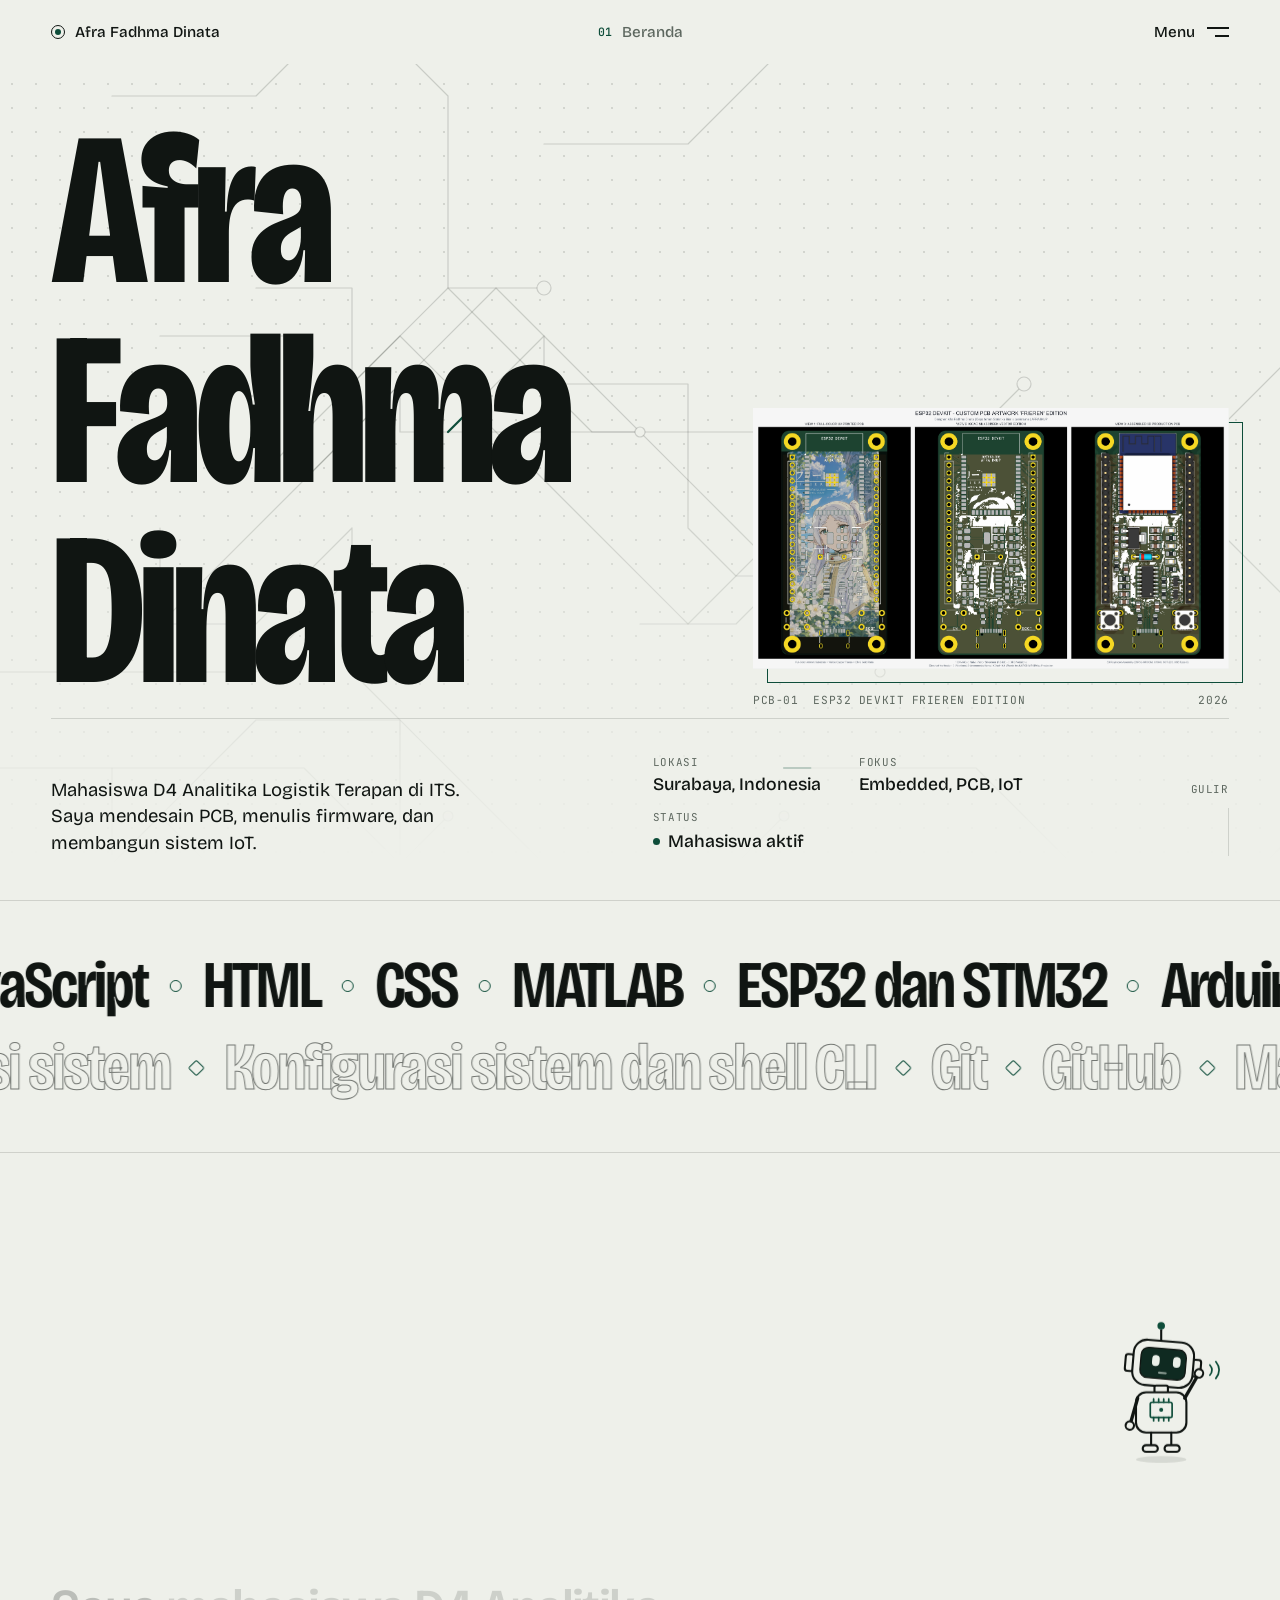
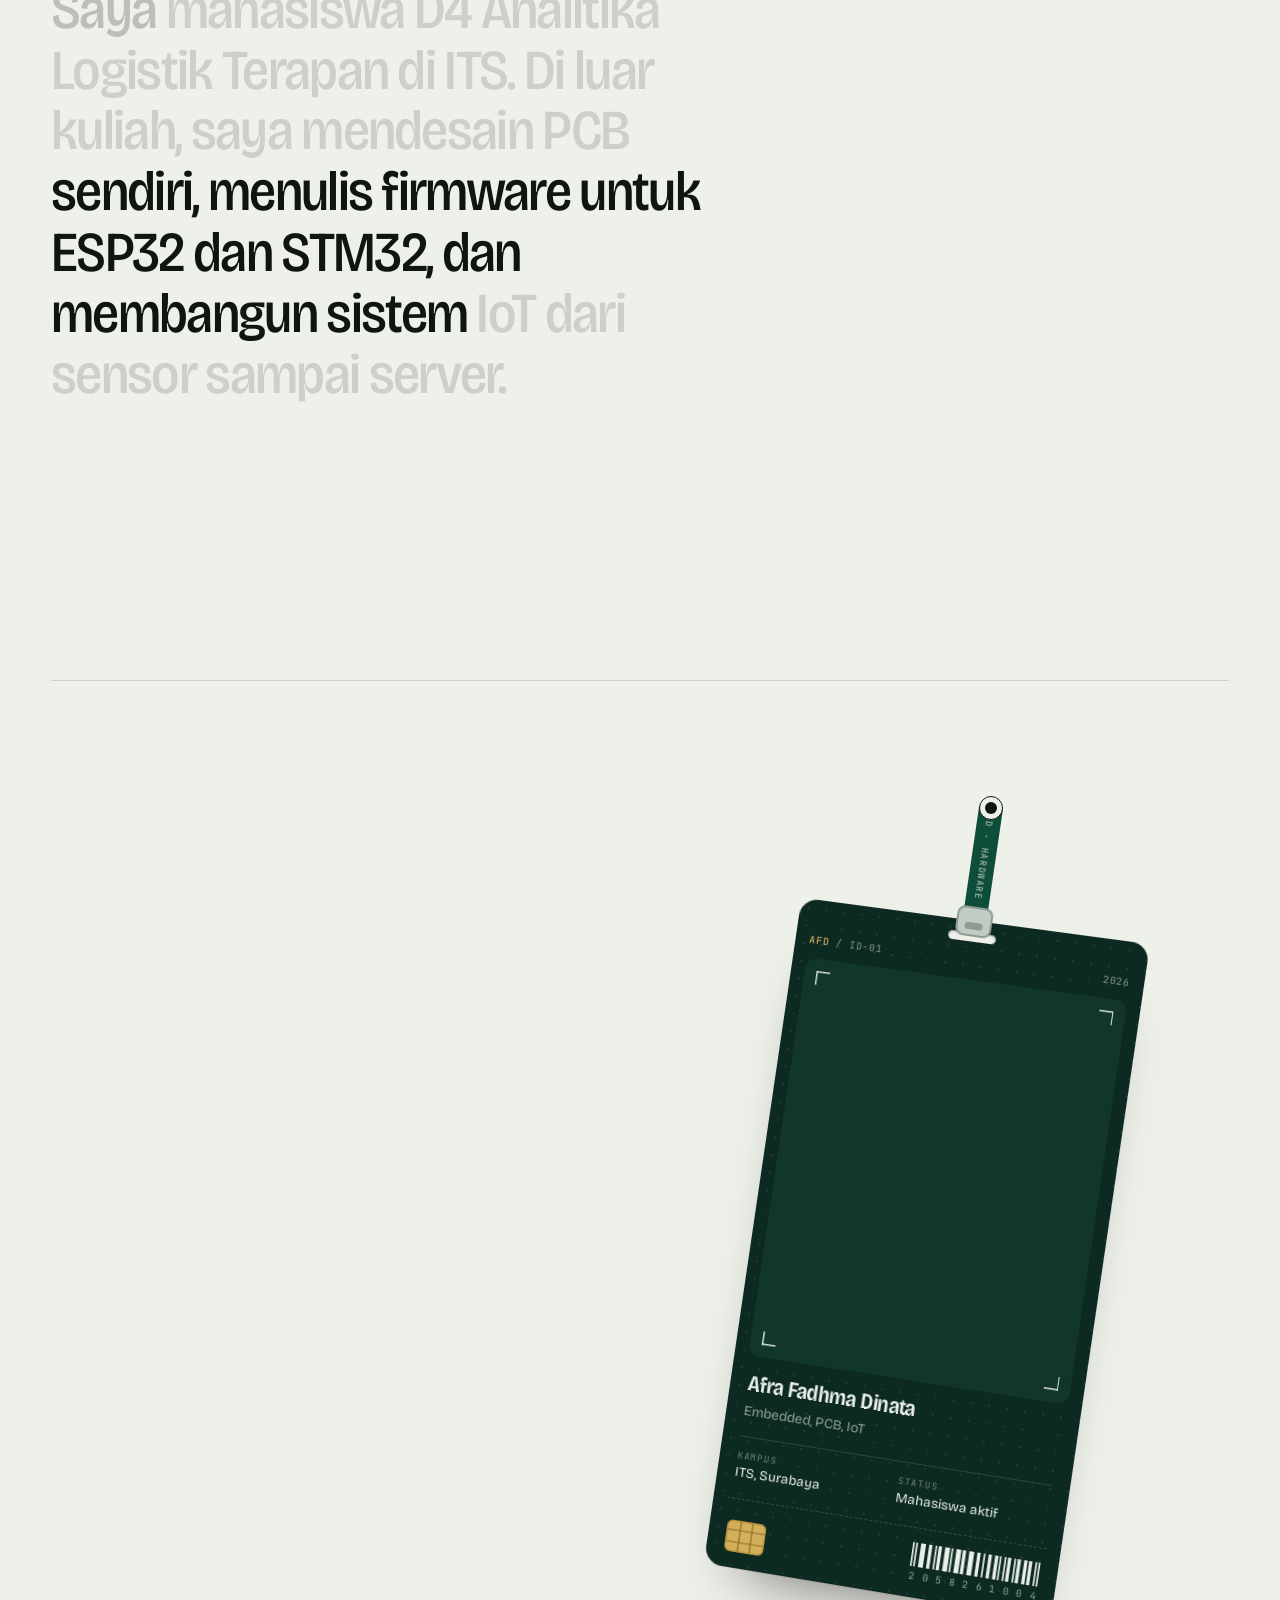
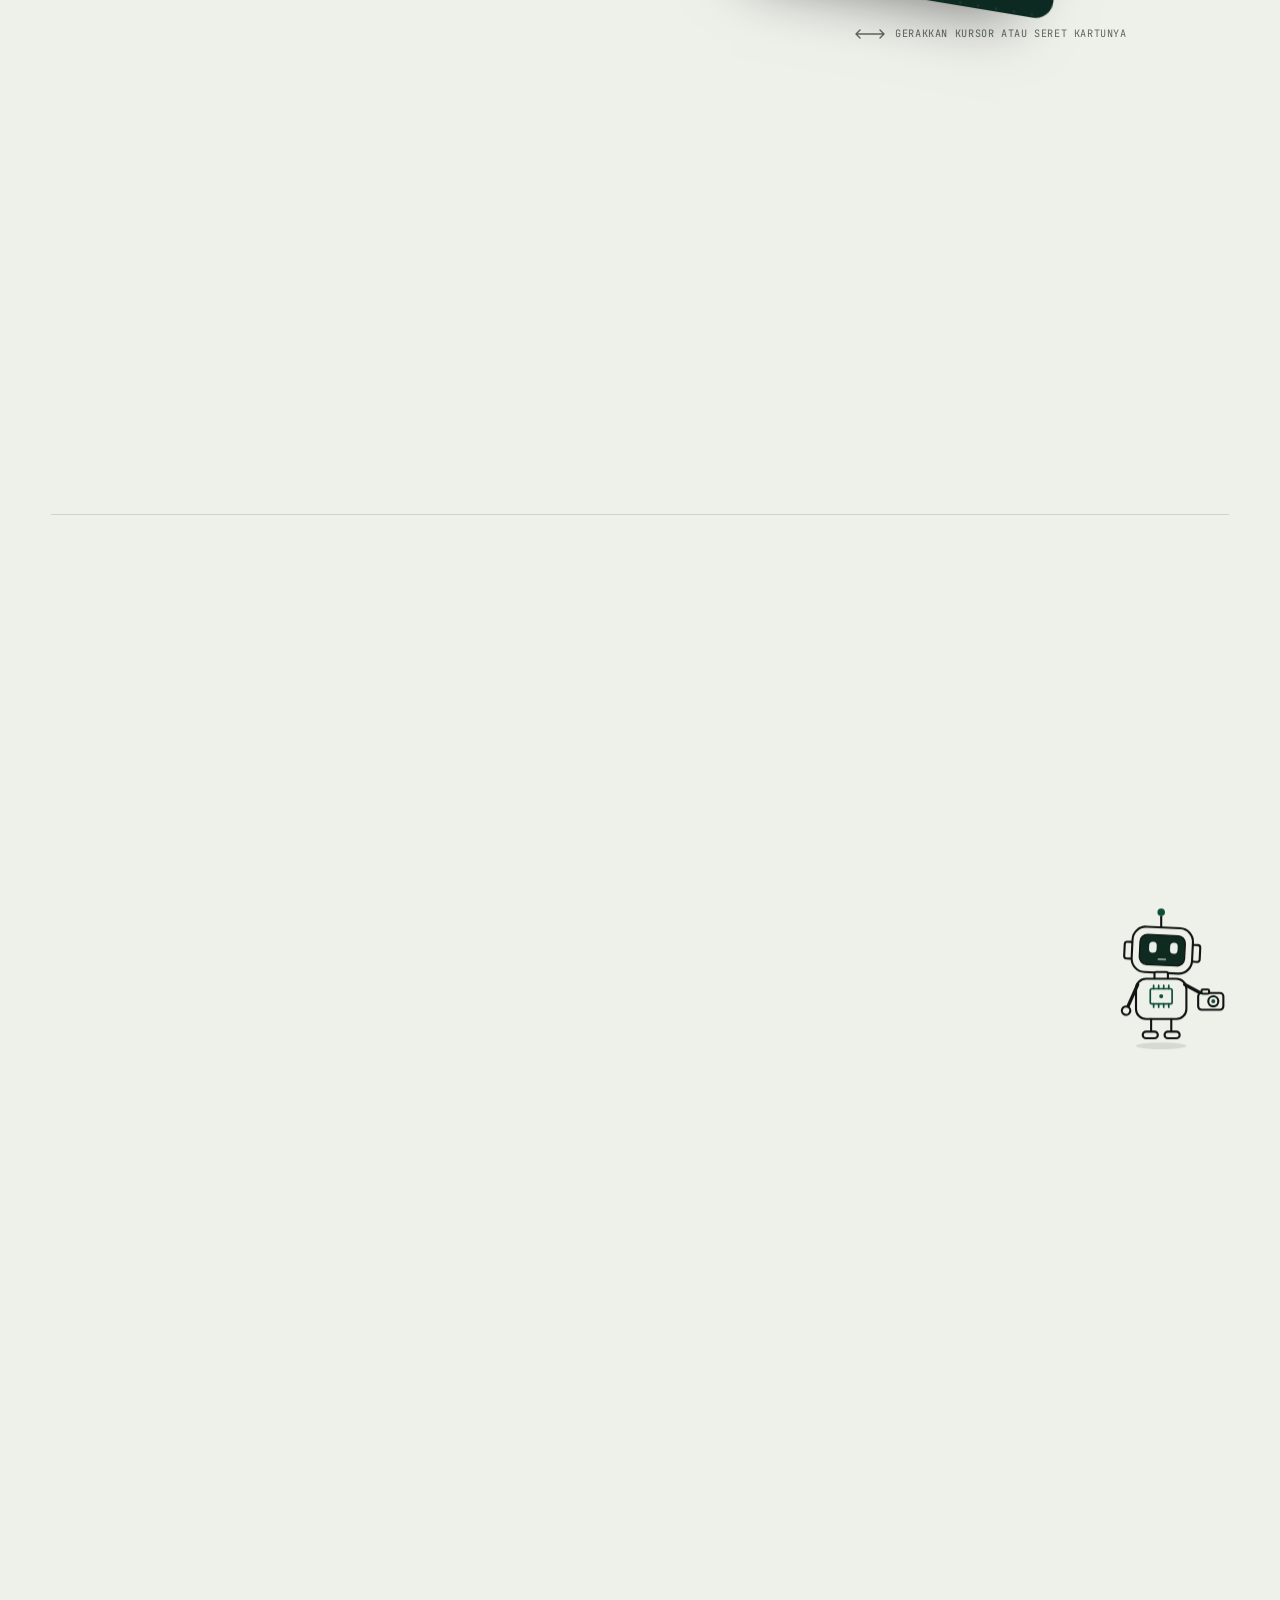
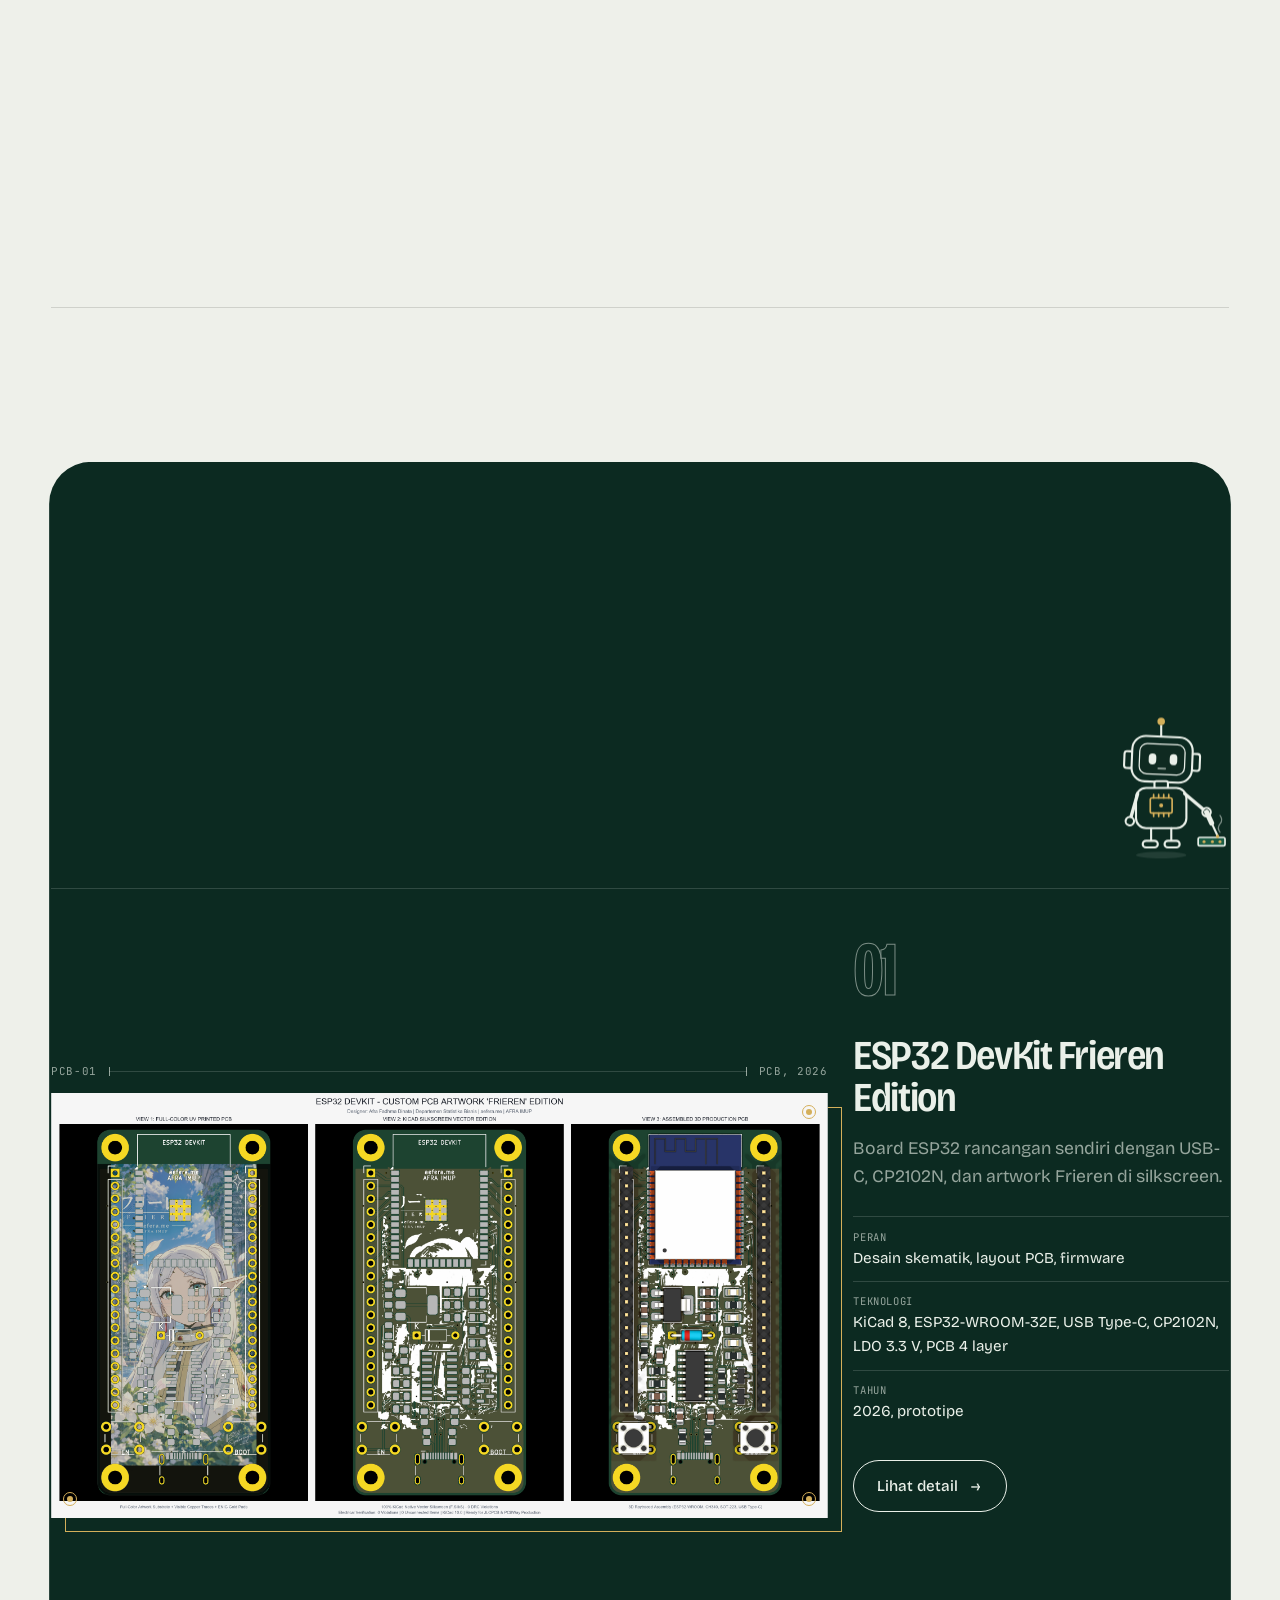
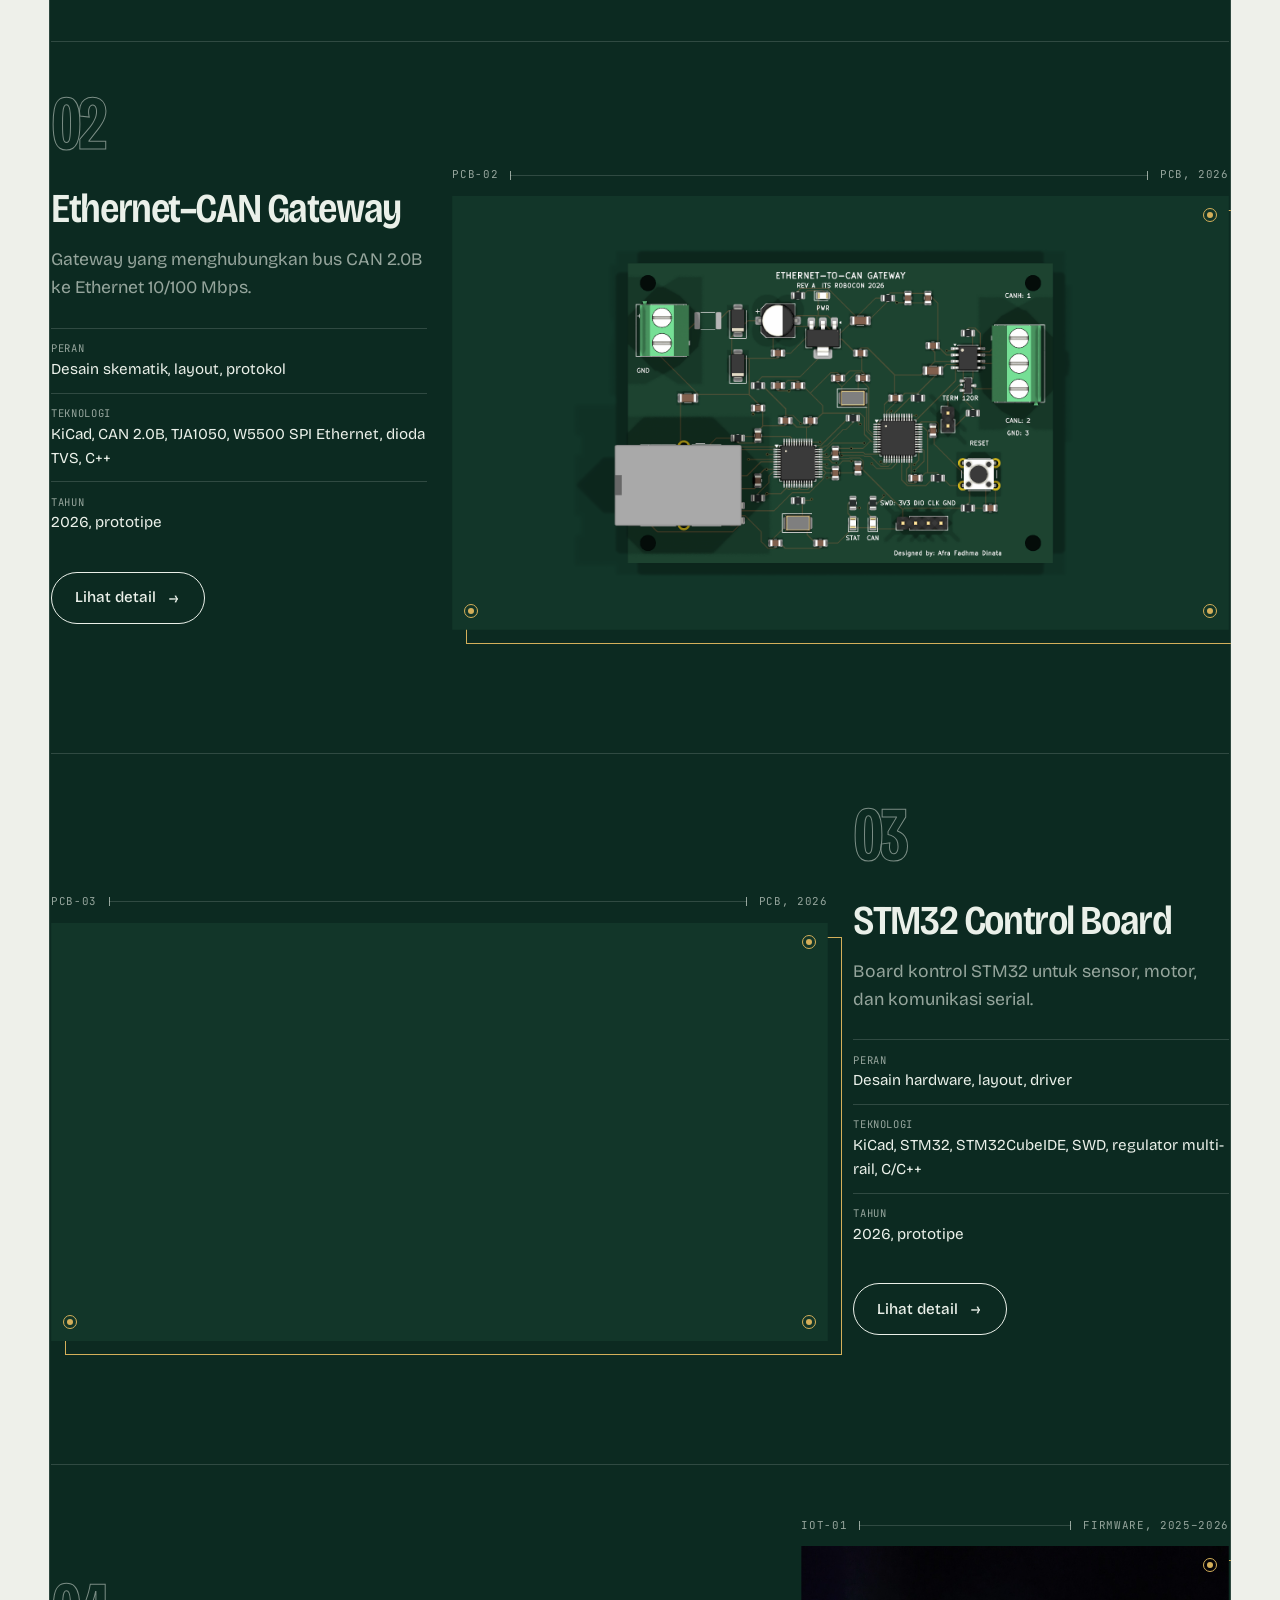
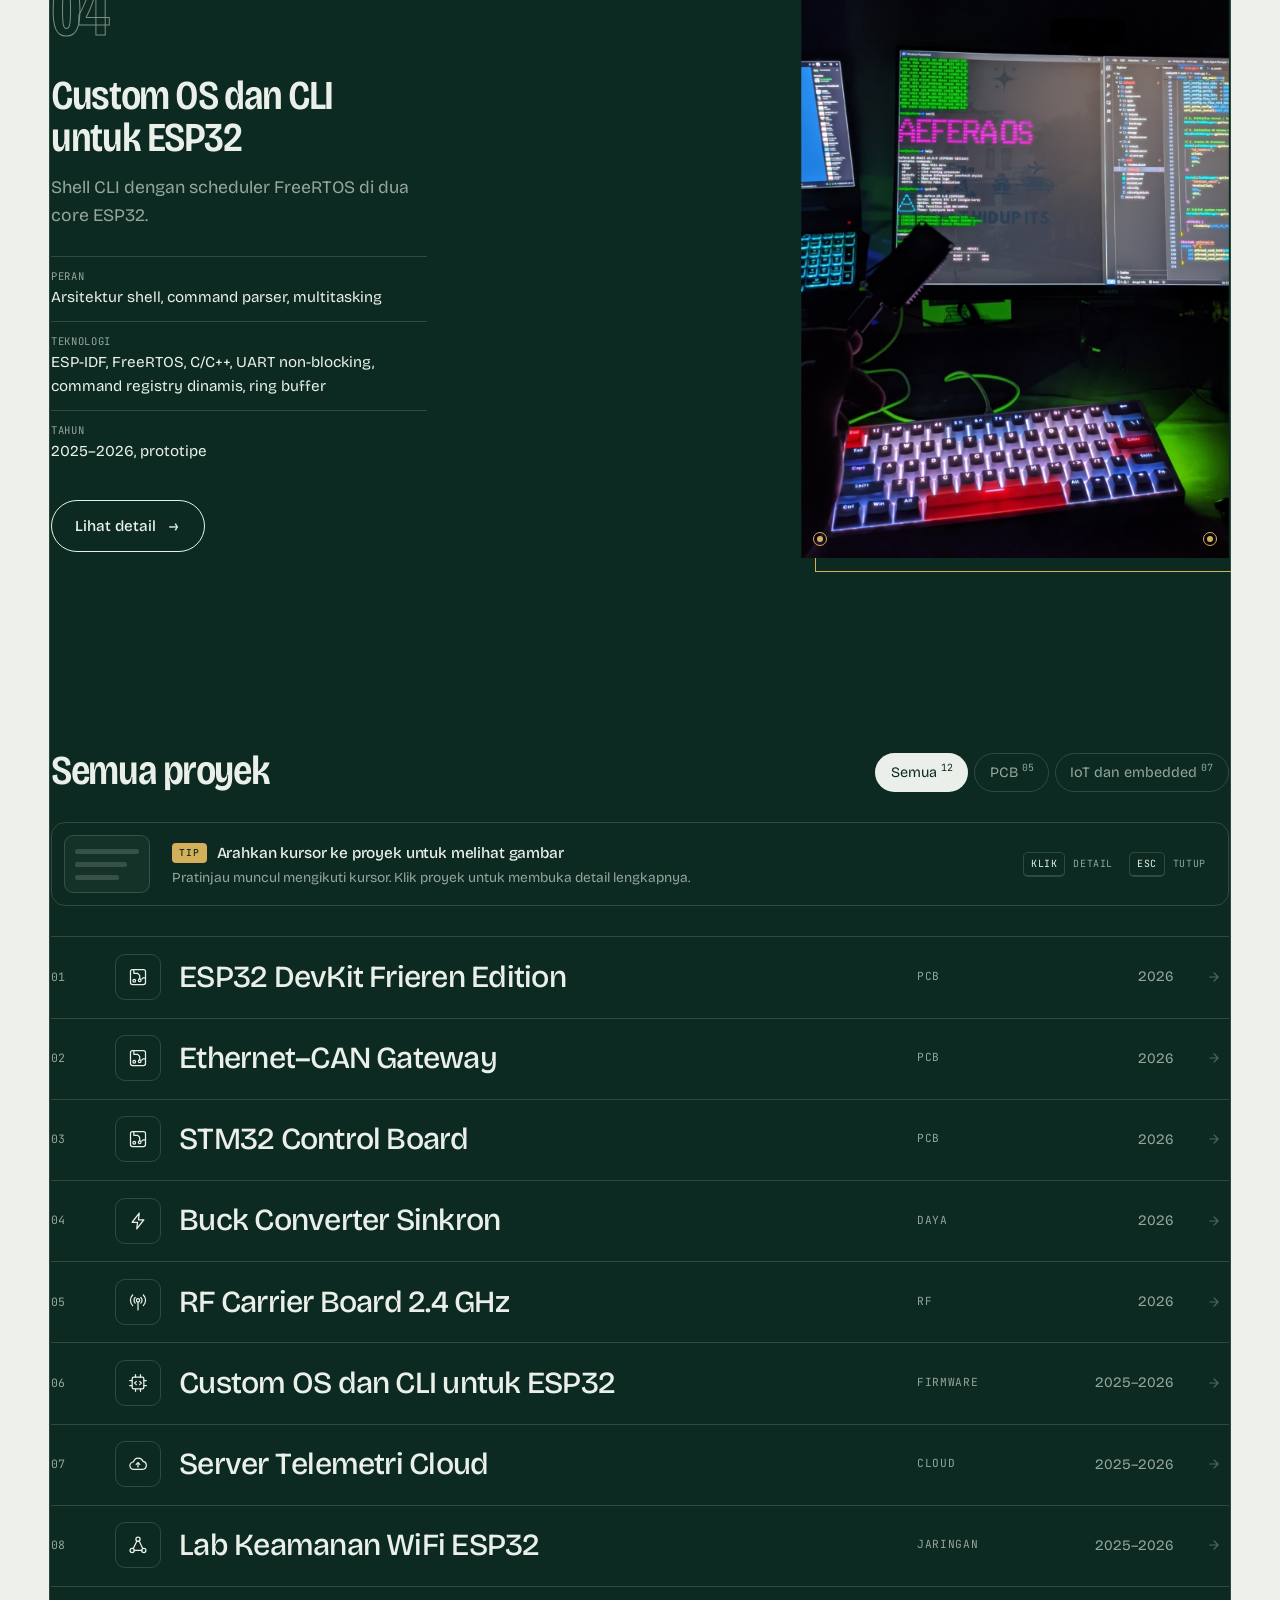
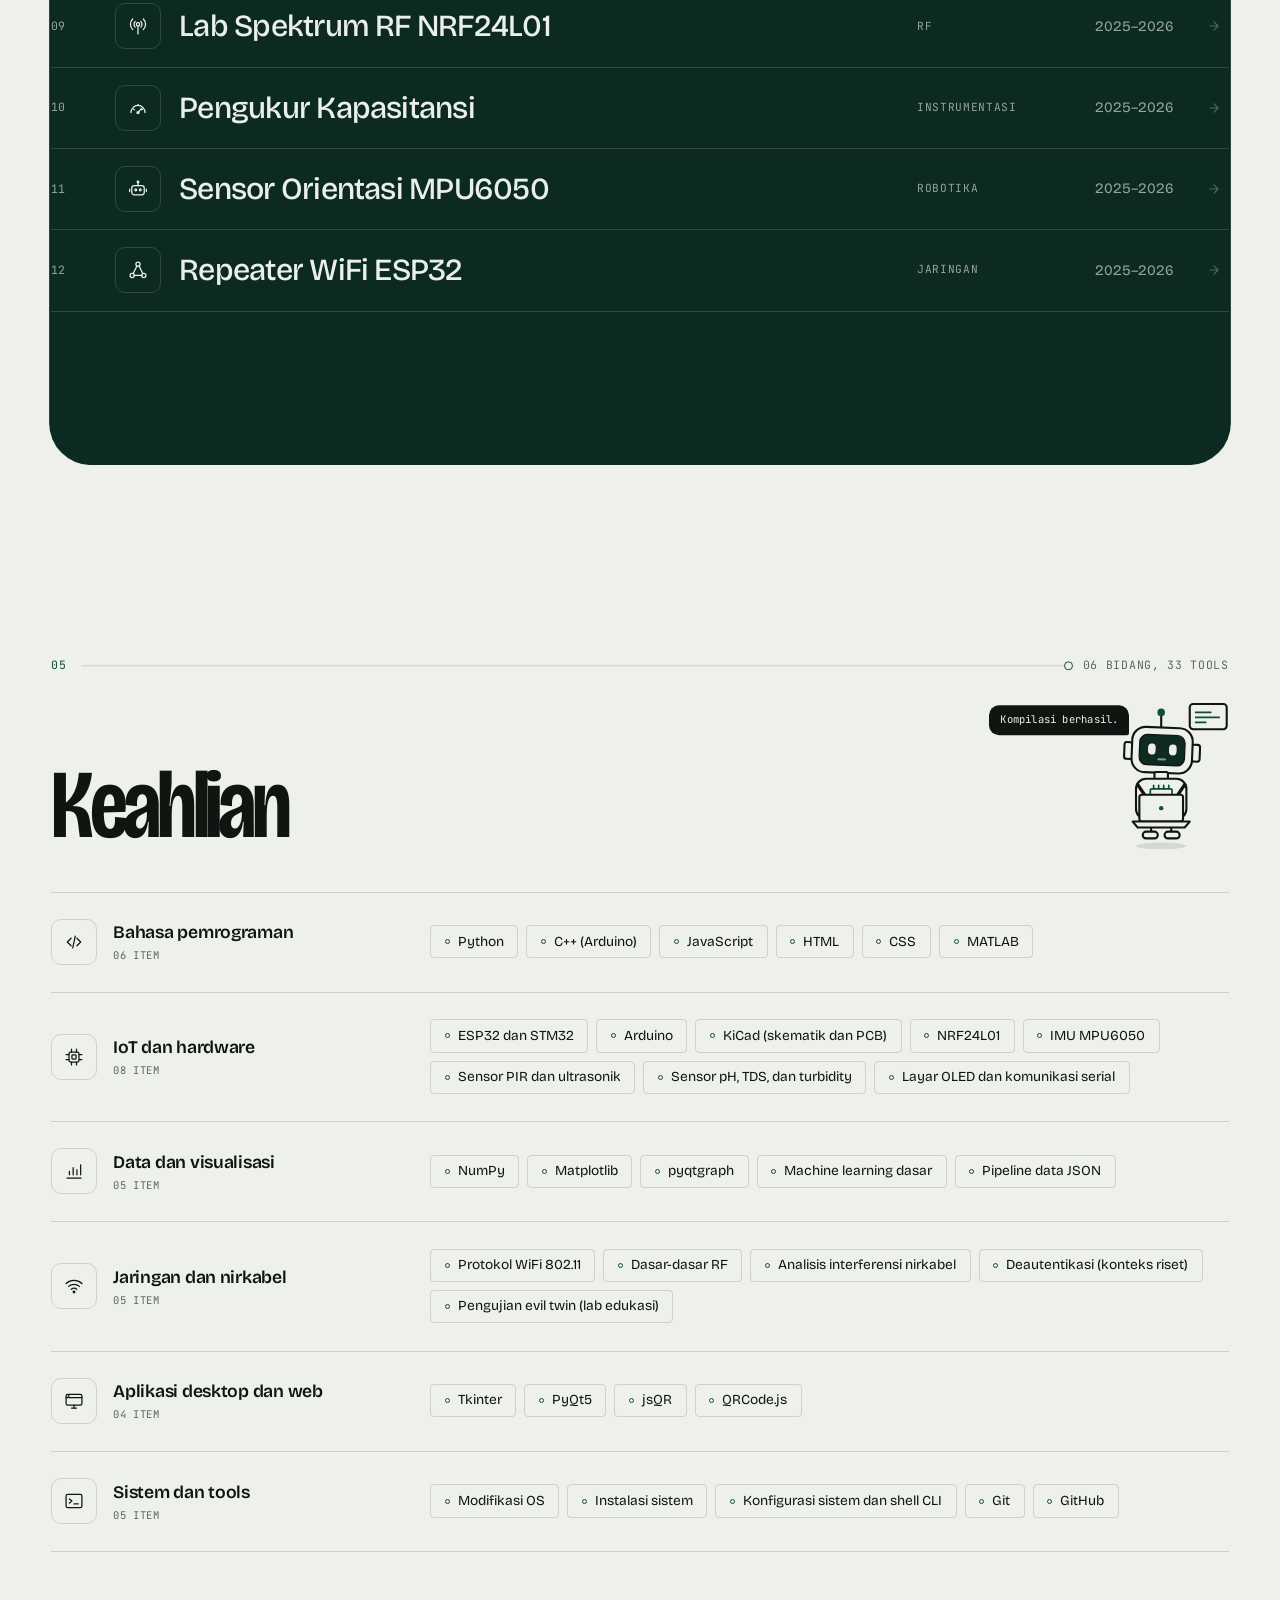
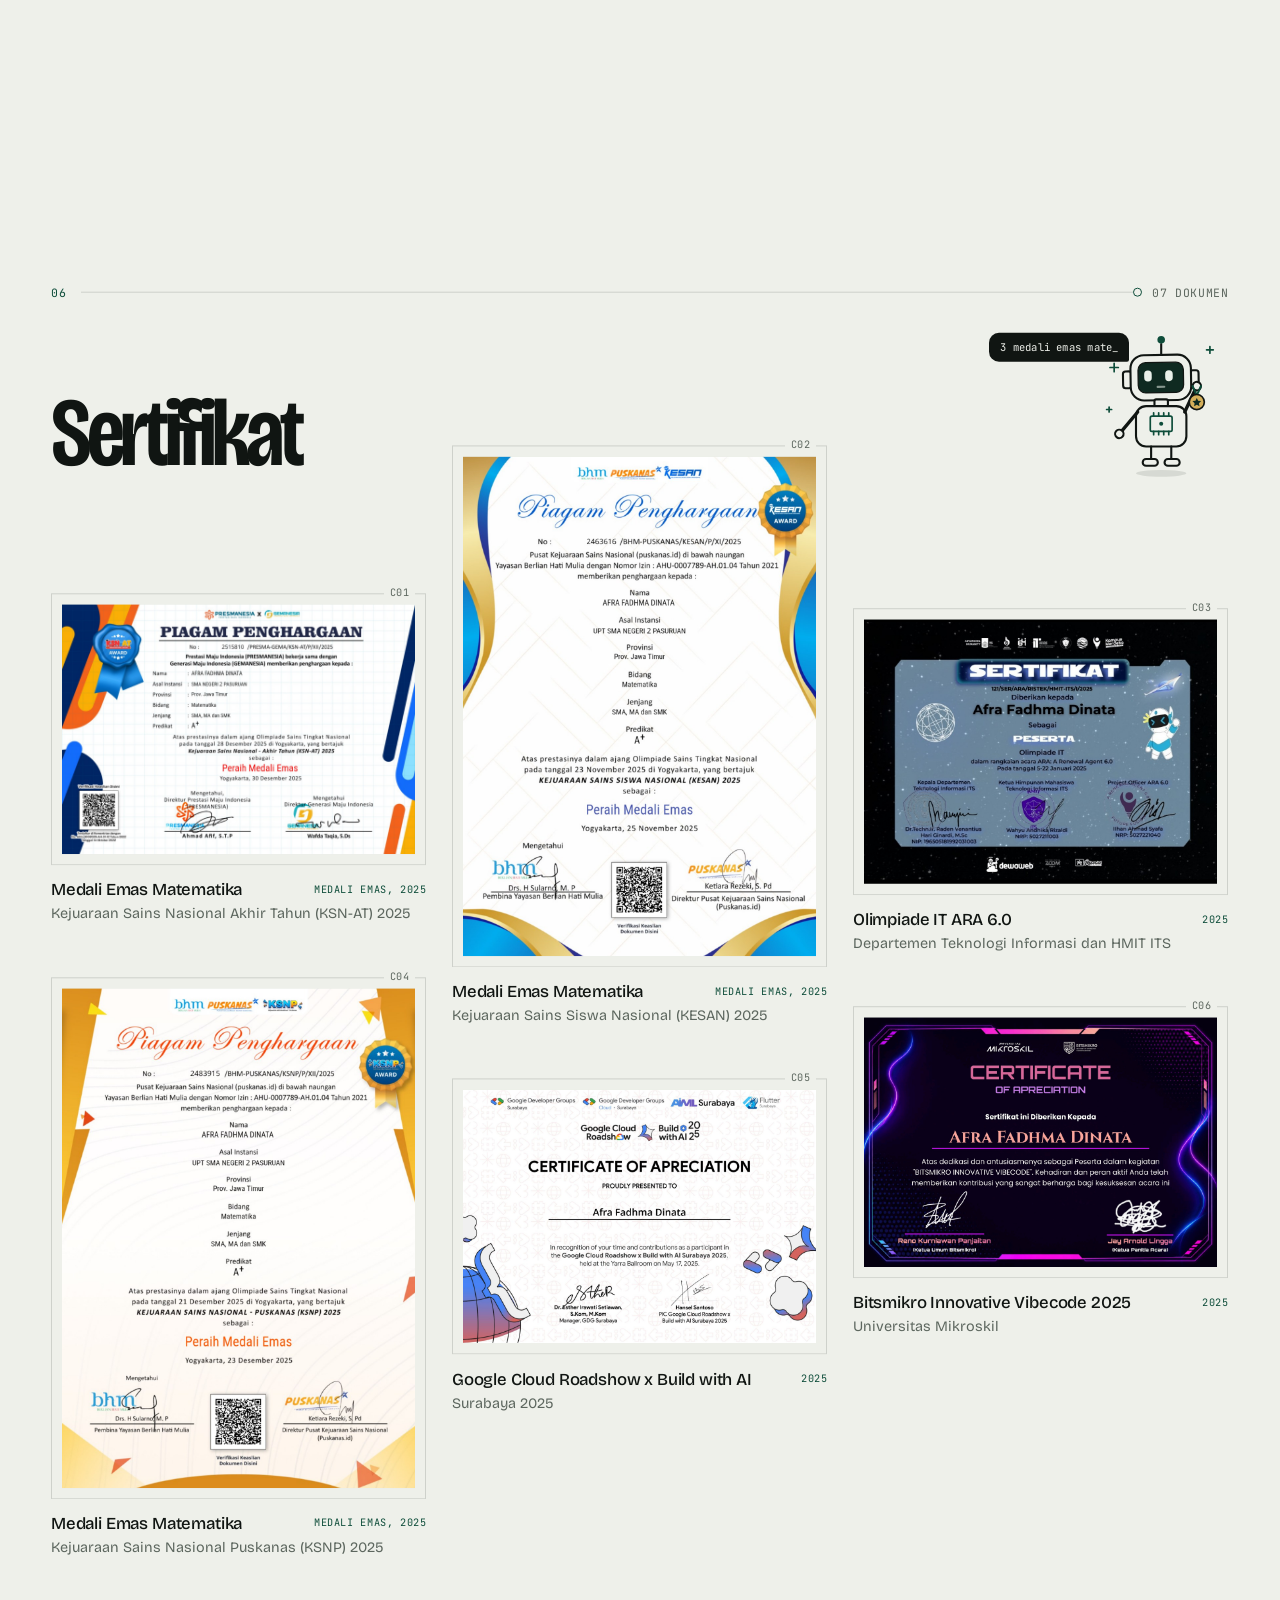
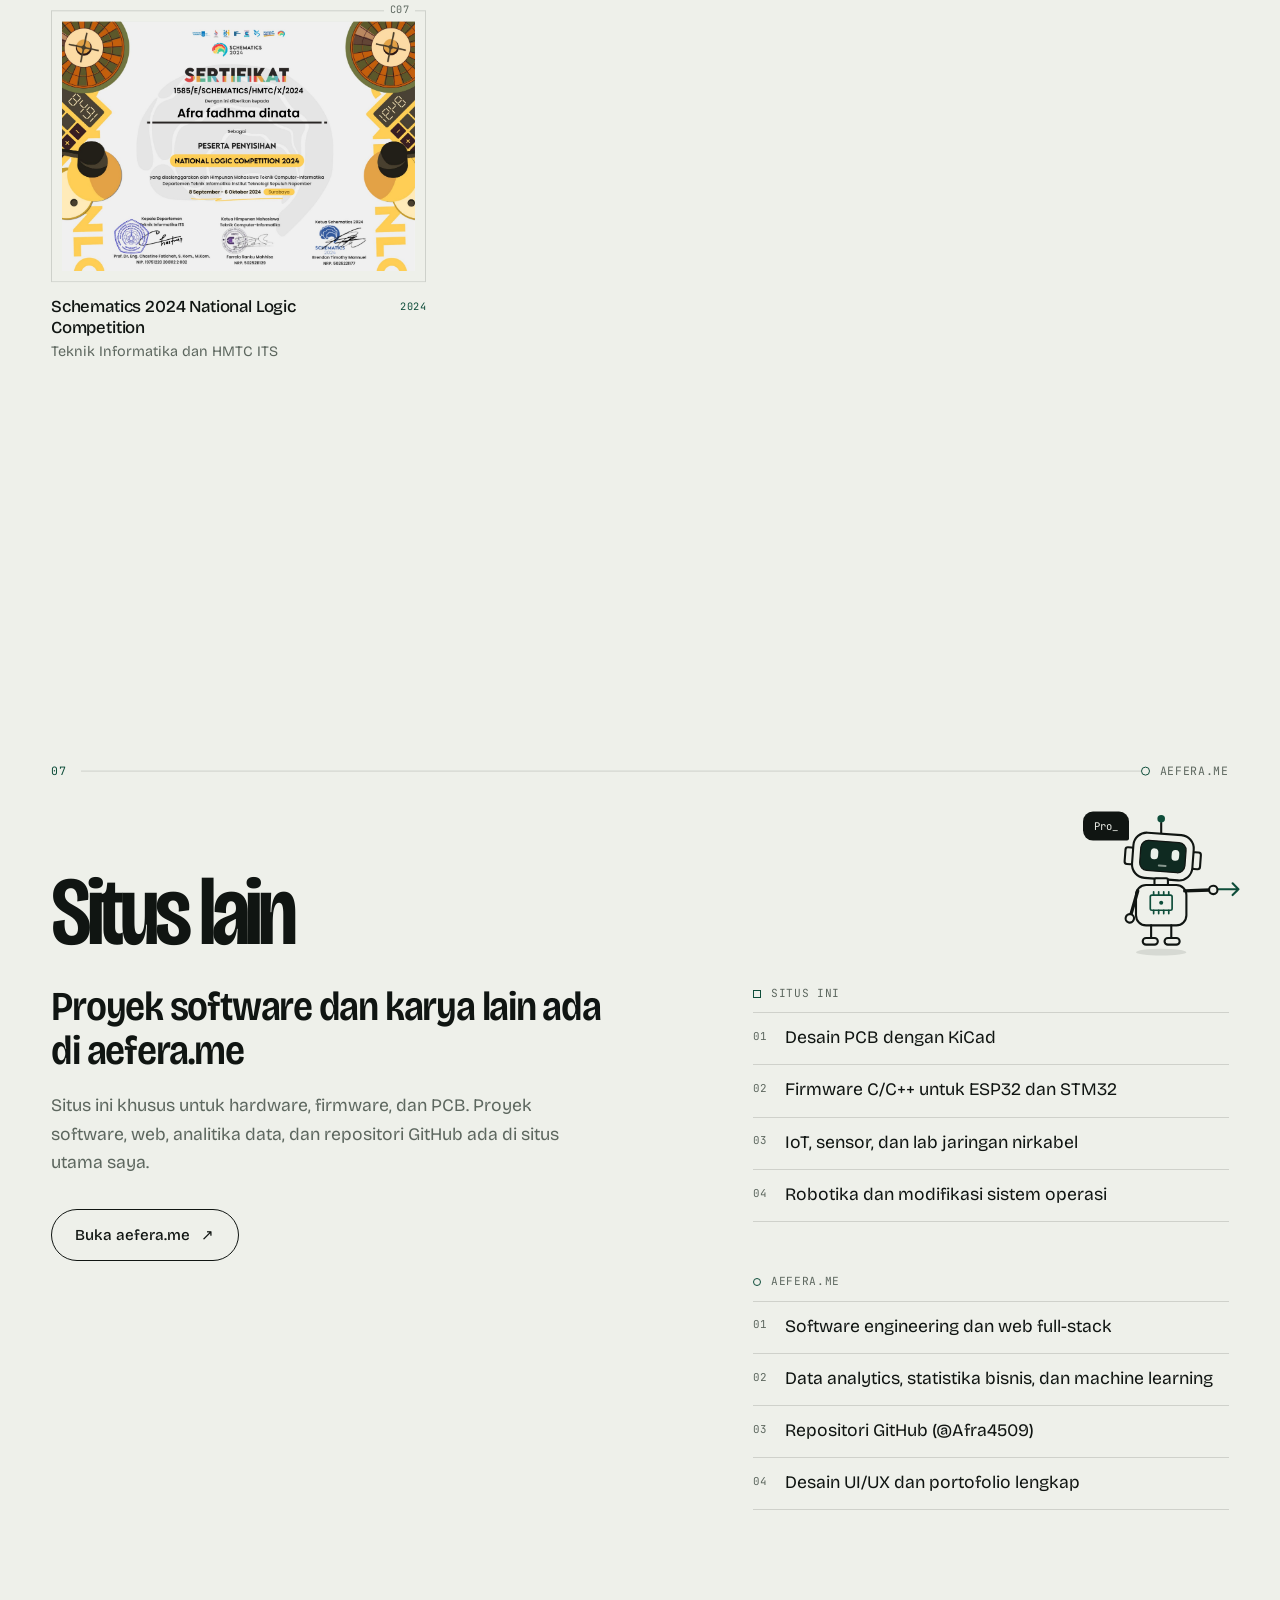
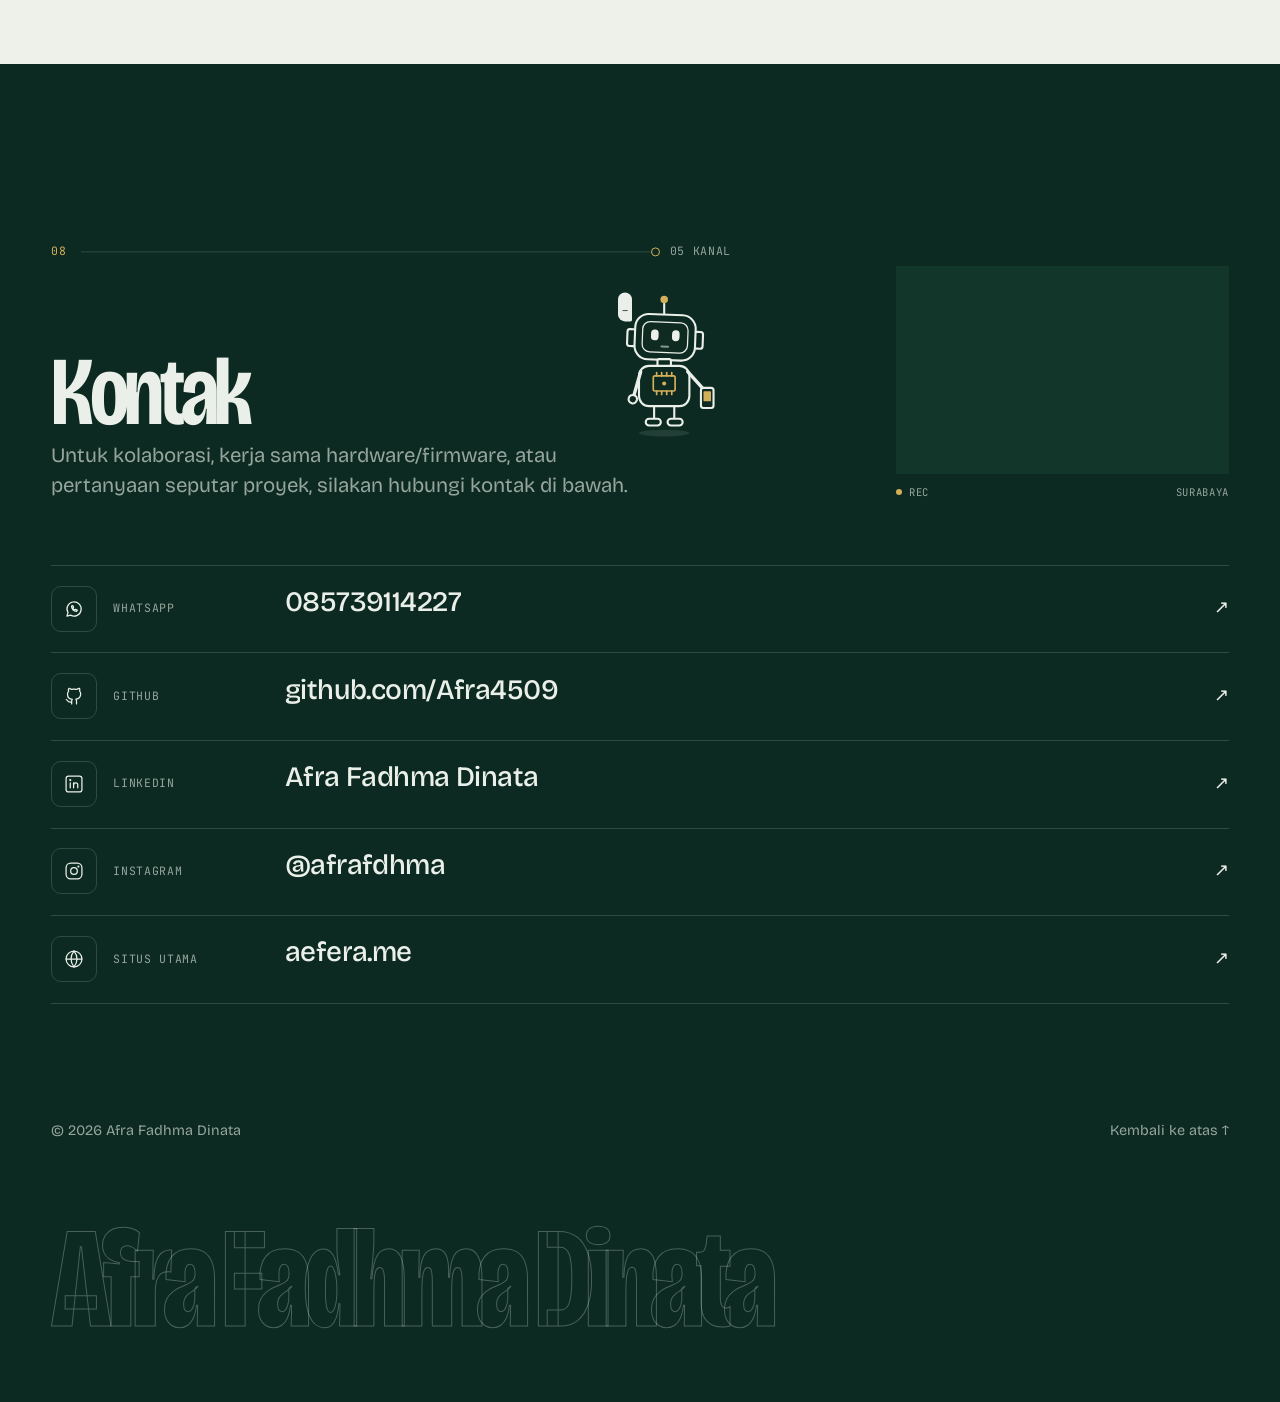
==== commit 13e7f89c: "Include images.js with cache-buster v=41" ====
--- a/index.html
+++ b/index.html
@@ -15,7 +15,7 @@
     href="https://fonts.googleapis.com/css2?family=Bricolage+Grotesque:opsz,wdth,wght@12..96,75..100,200..800&family=JetBrains+Mono:wght@400;500&display=swap"
     rel="stylesheet" />
 
-  <link rel="stylesheet" href="css/style.css?v=37" />
+  <link rel="stylesheet" href="css/style.css?v=41" />
 
   <noscript>
     <style>
@@ -350,8 +350,9 @@
     </div>
   </div>
 
-  <script src="js/data.js?v=37"></script>
-  <script src="js/main.js?v=37"></script>
+  <script src="js/images.js?v=41"></script>
+  <script src="js/data.js?v=41"></script>
+  <script src="js/main.js?v=41"></script>
 </body>
 
 </html>
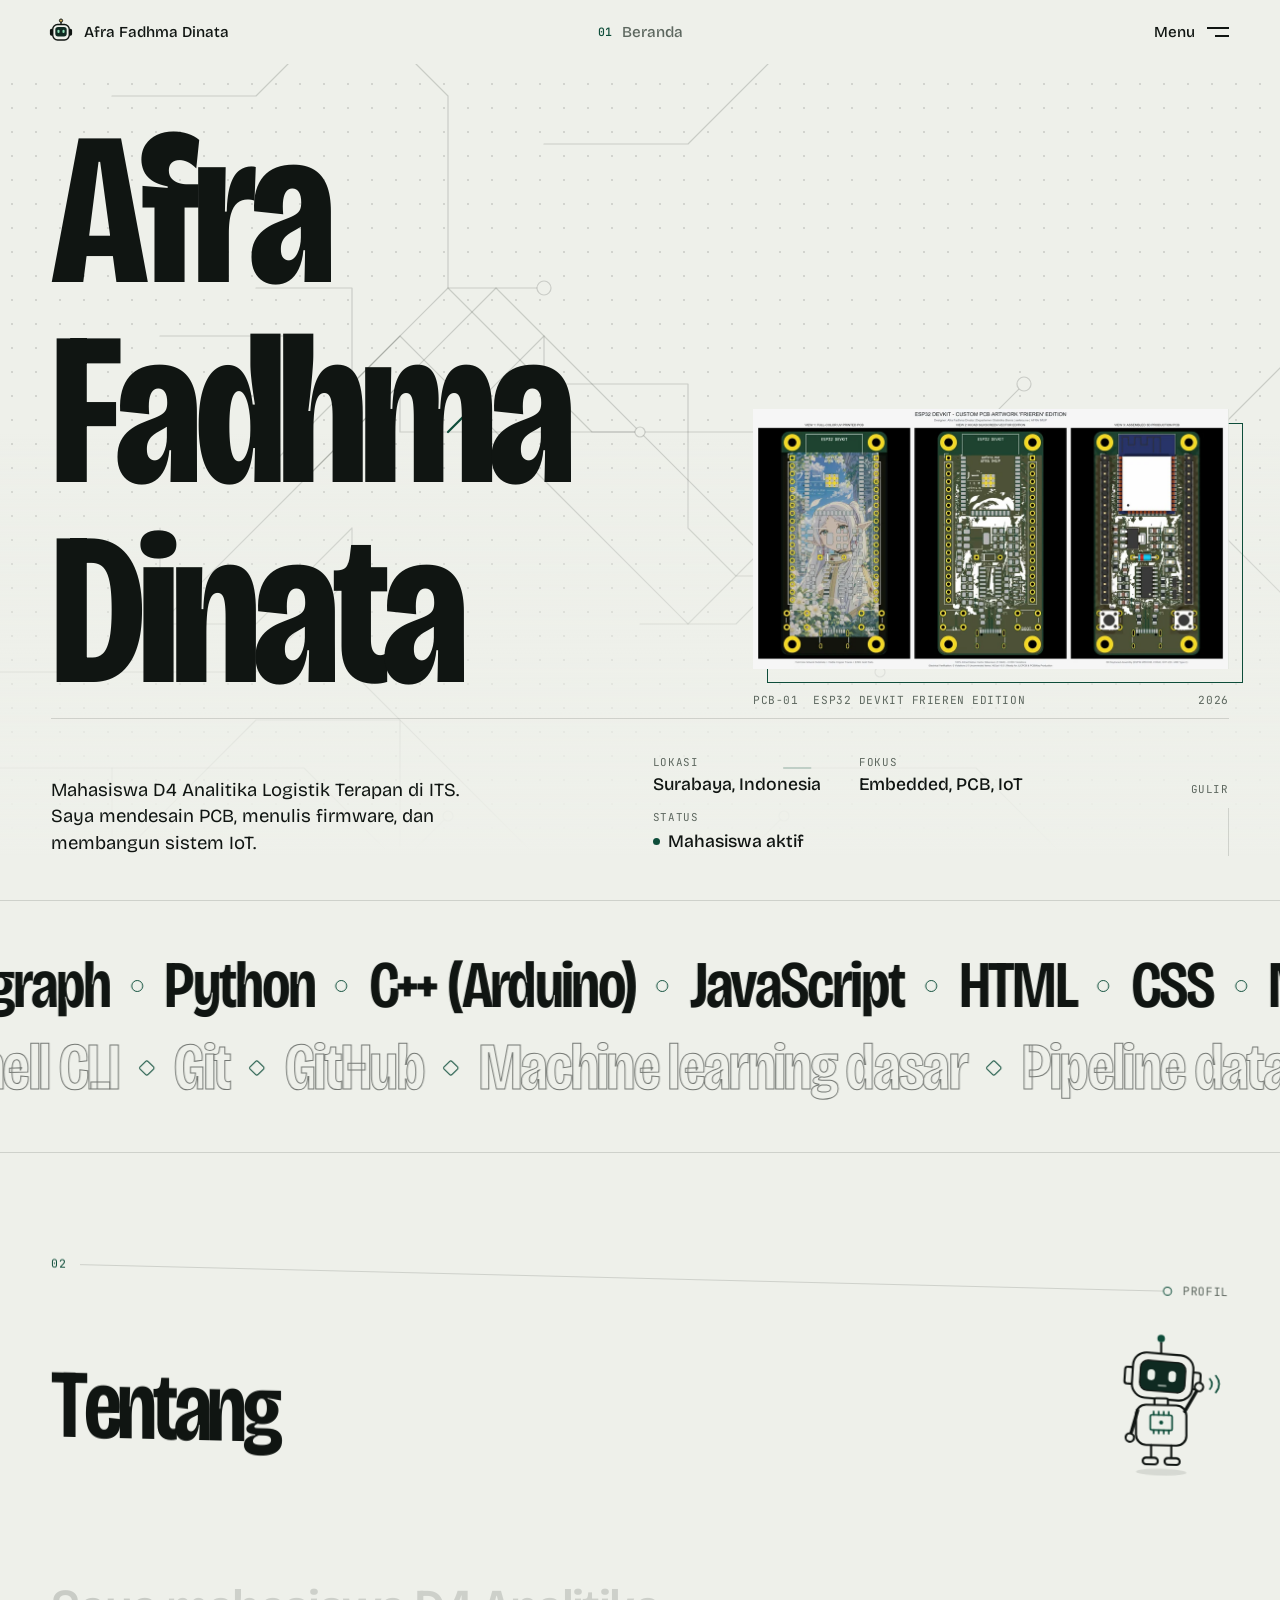
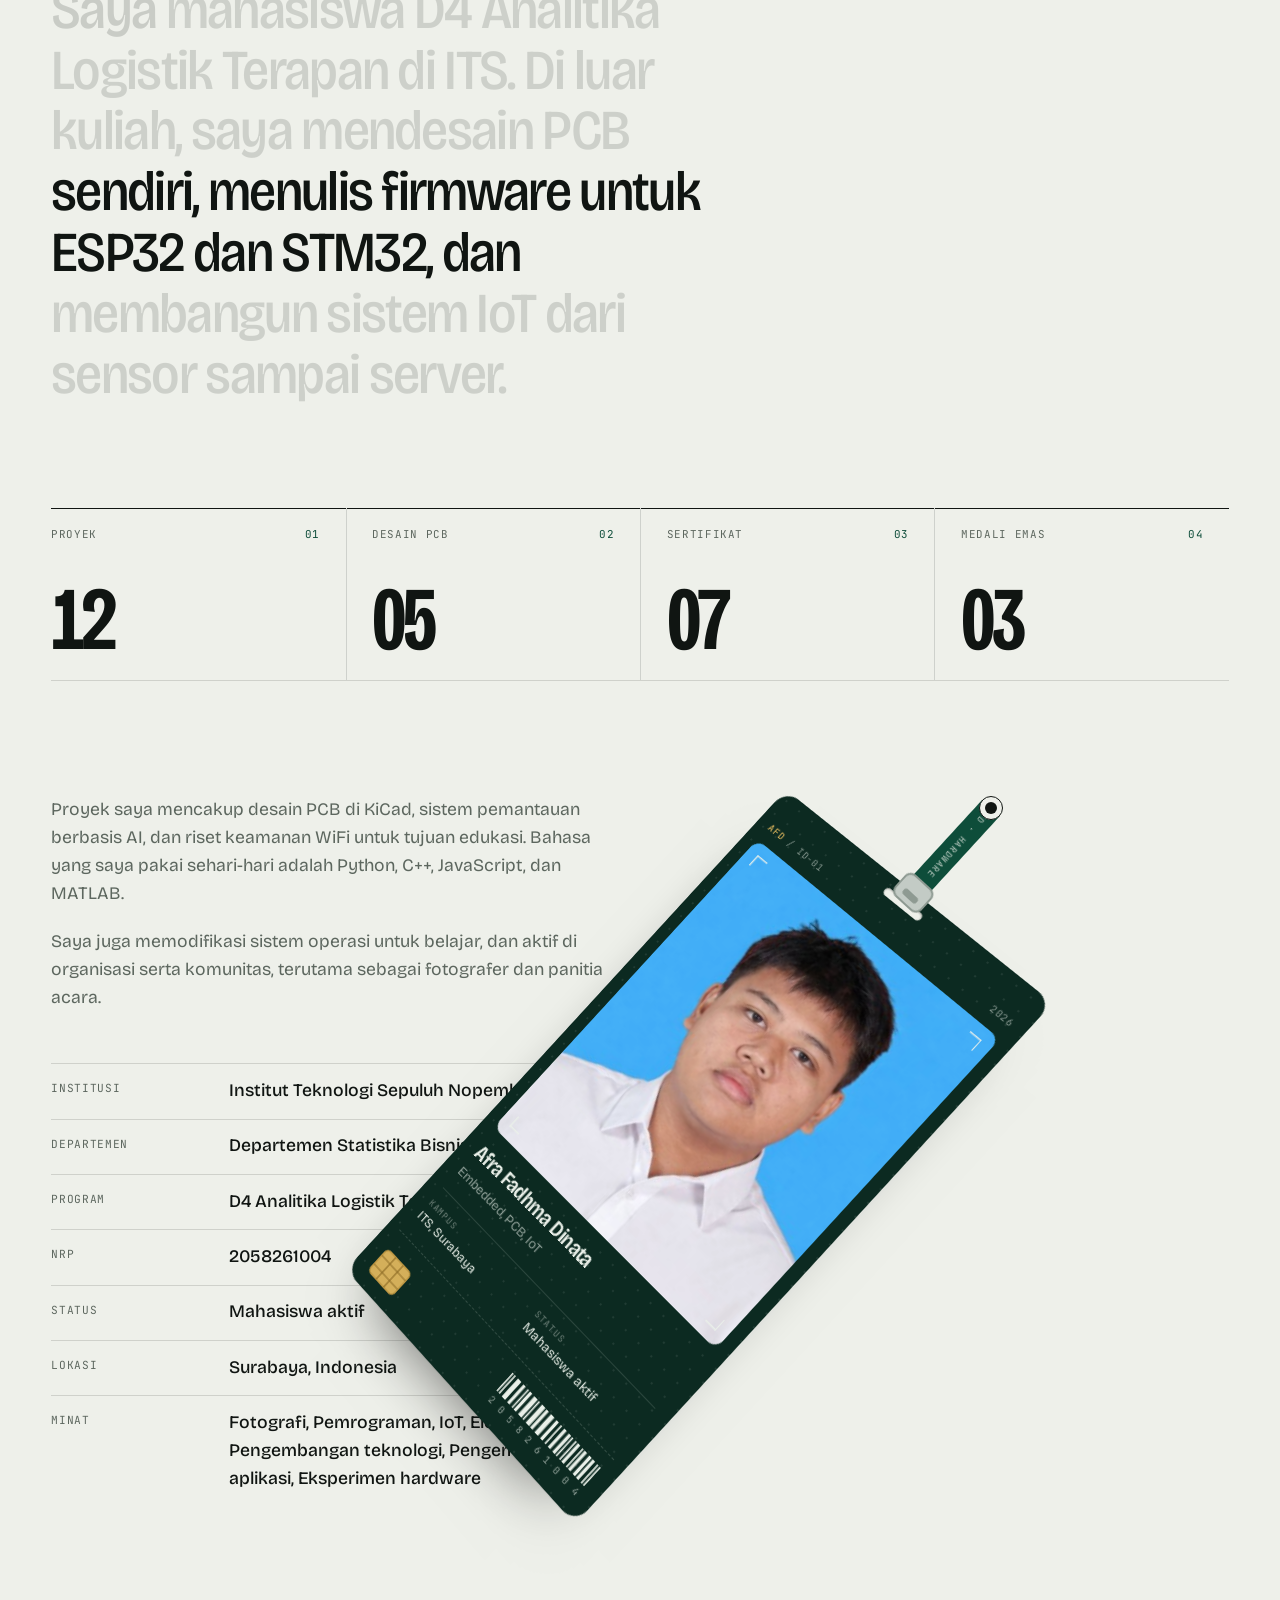
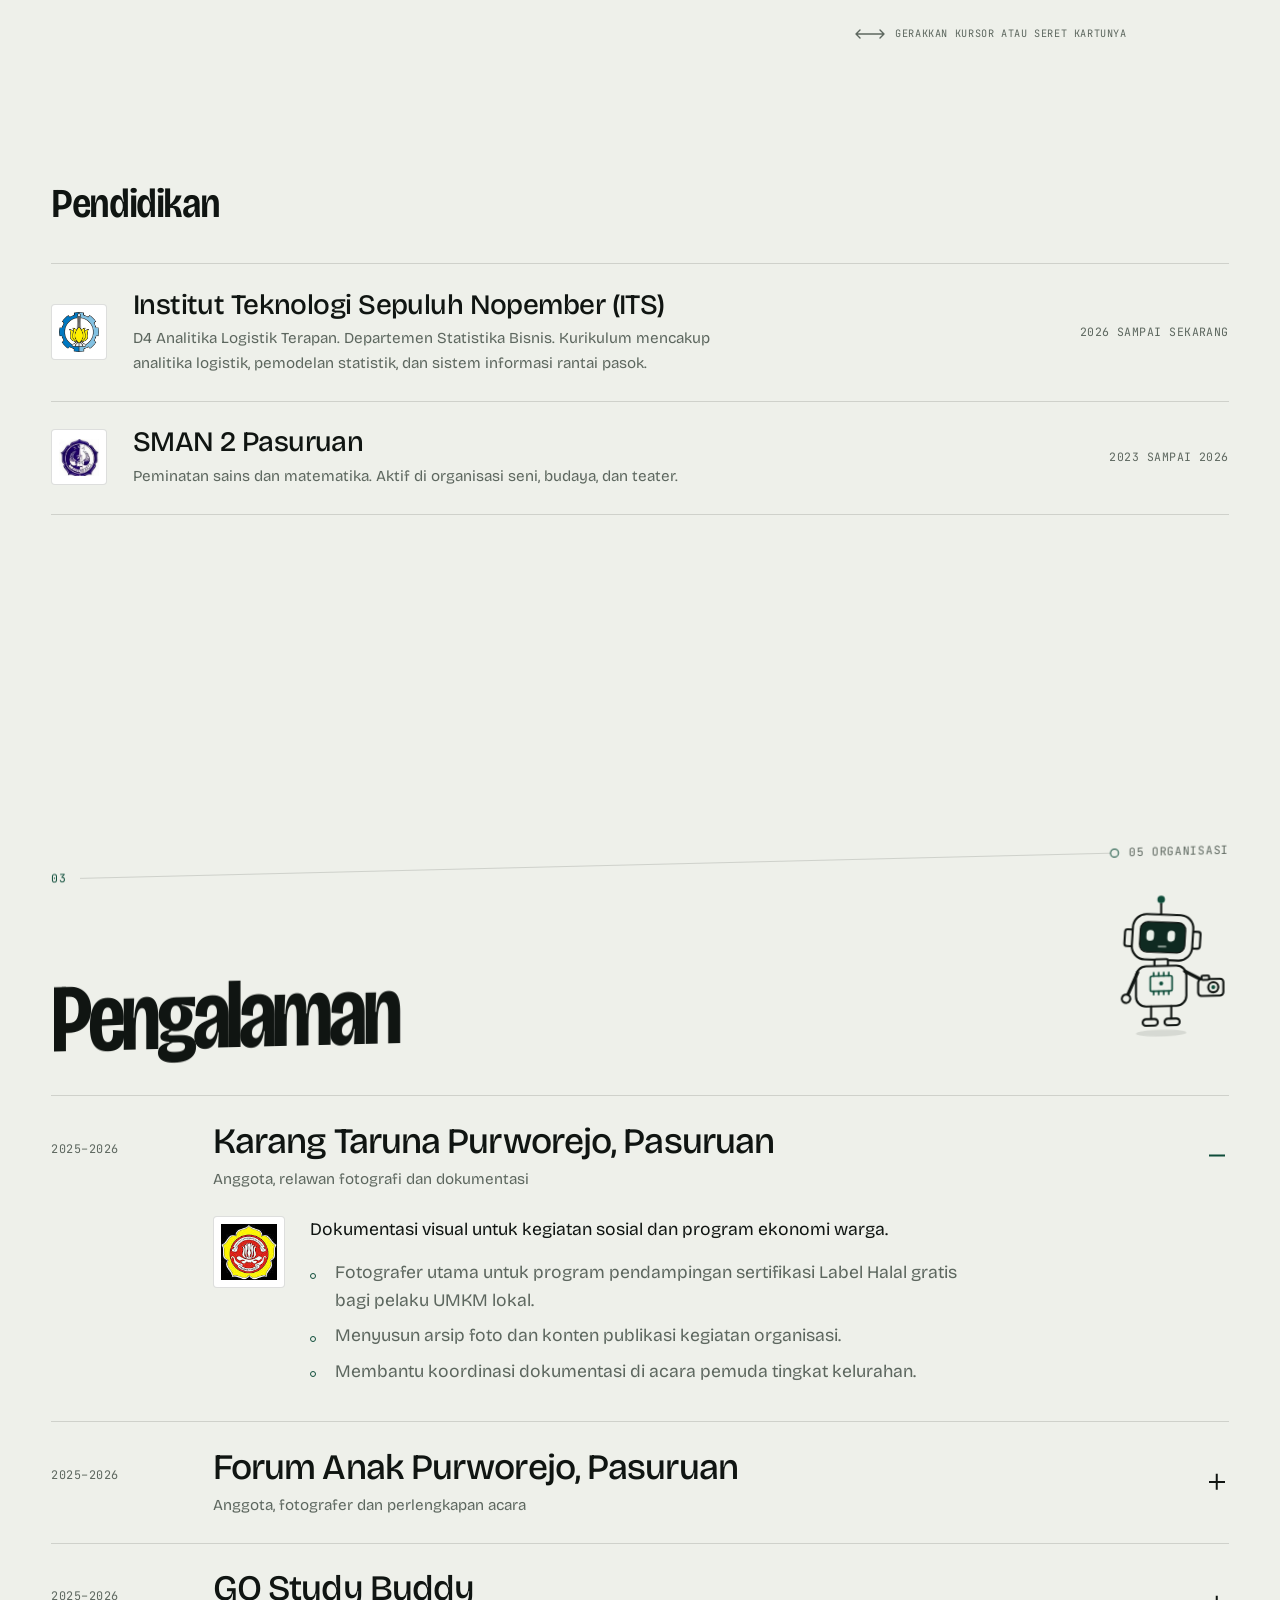
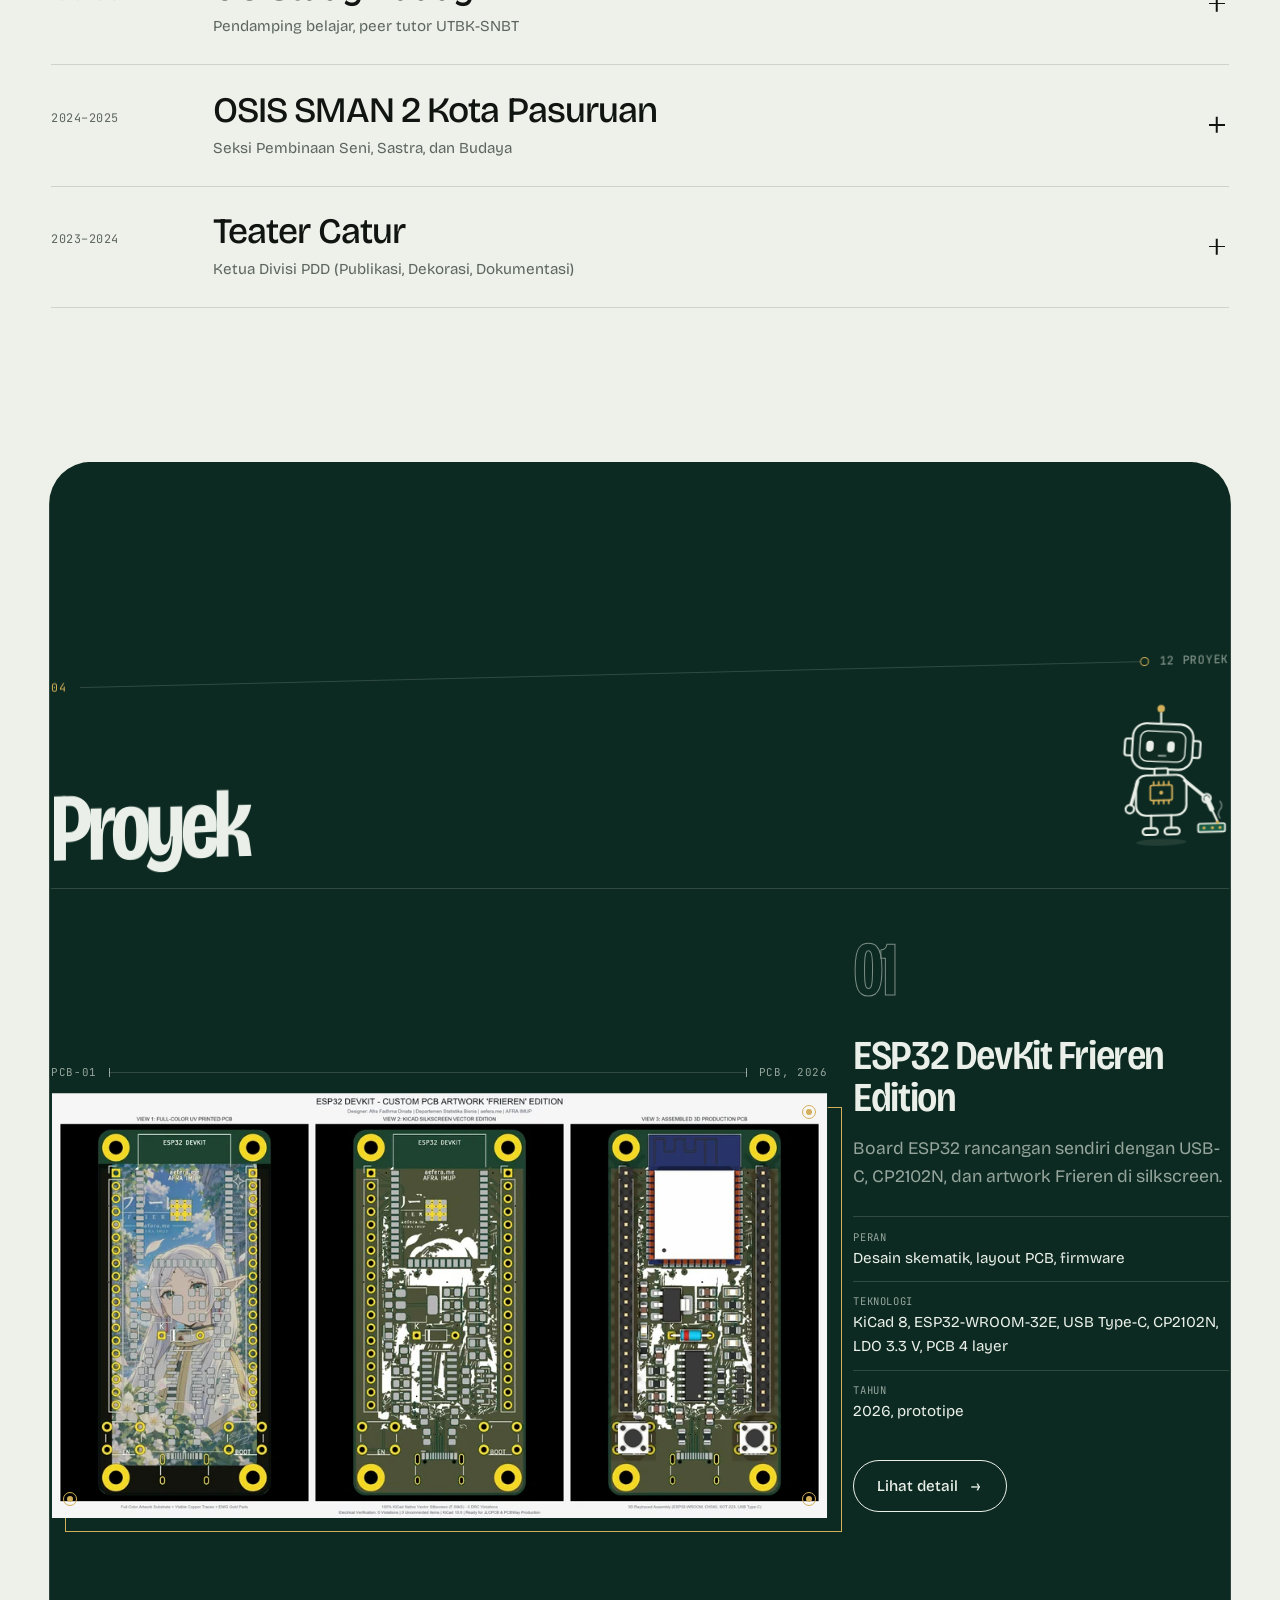
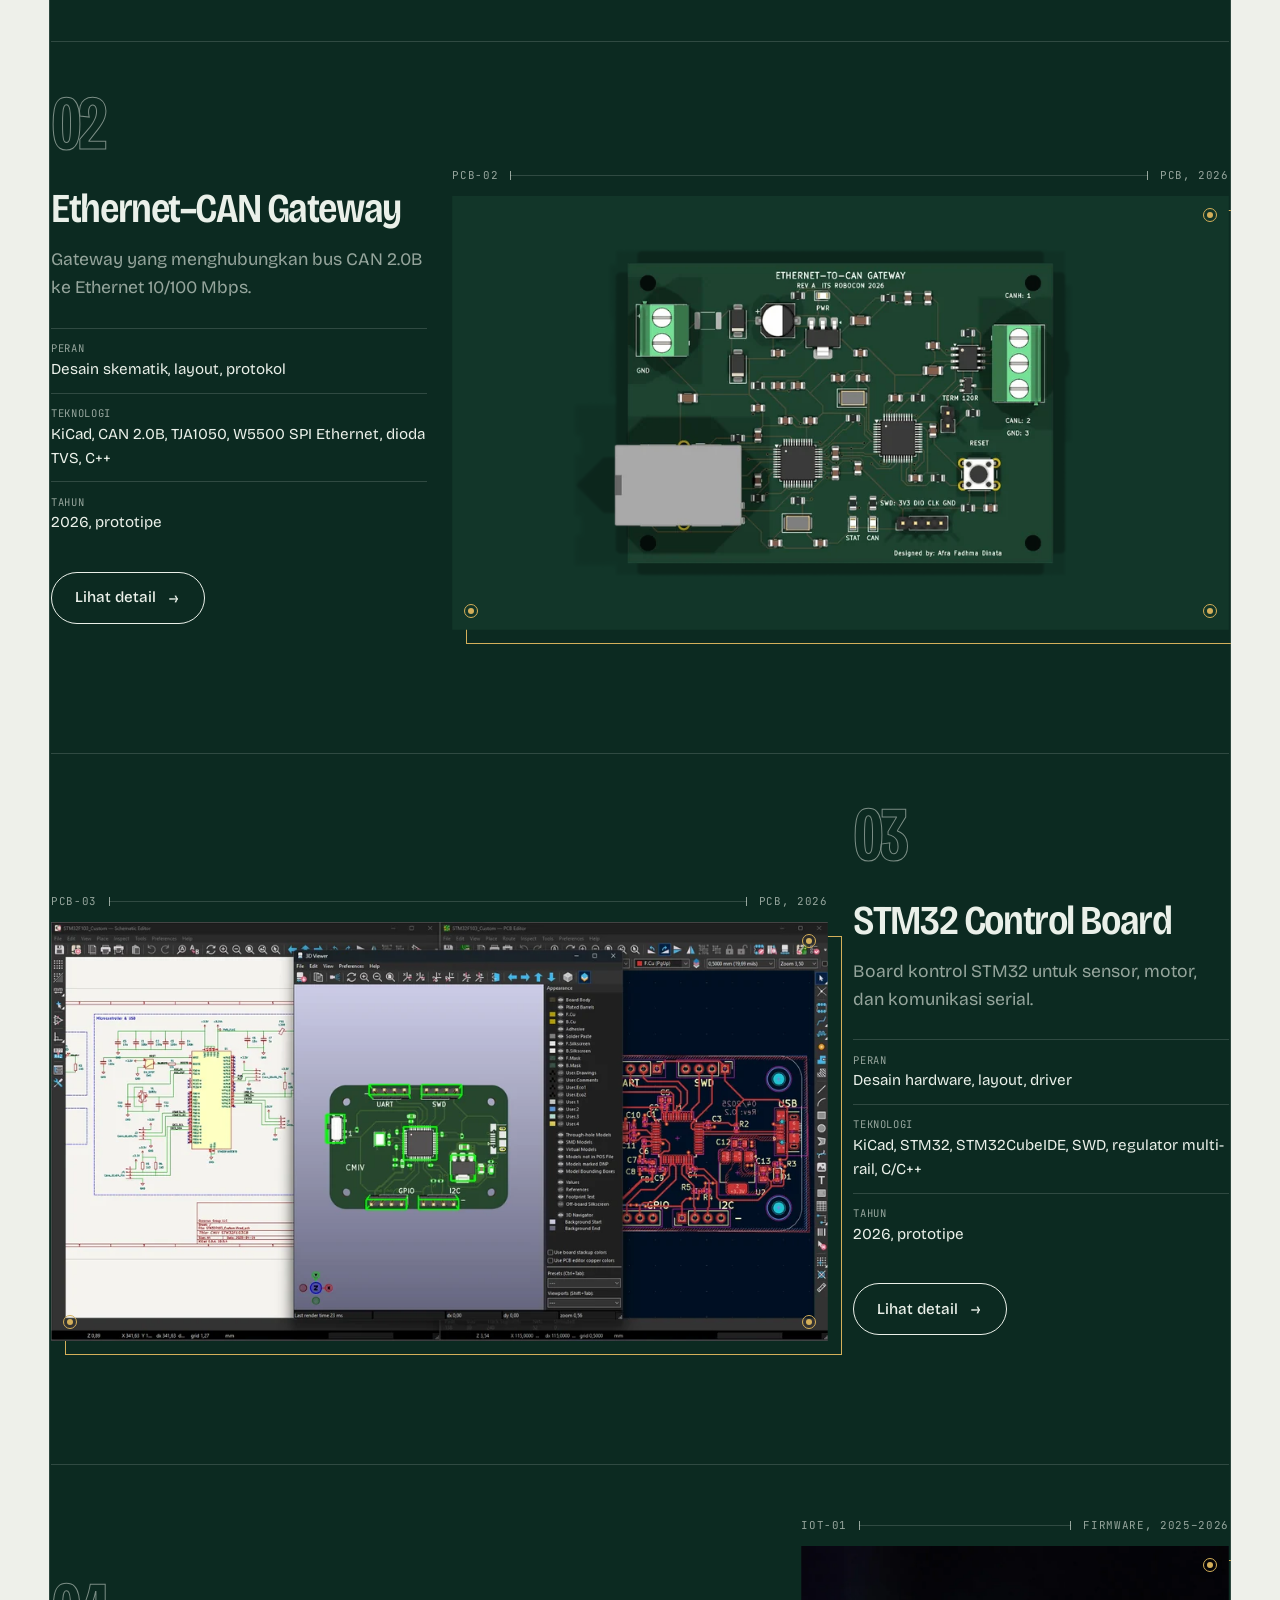
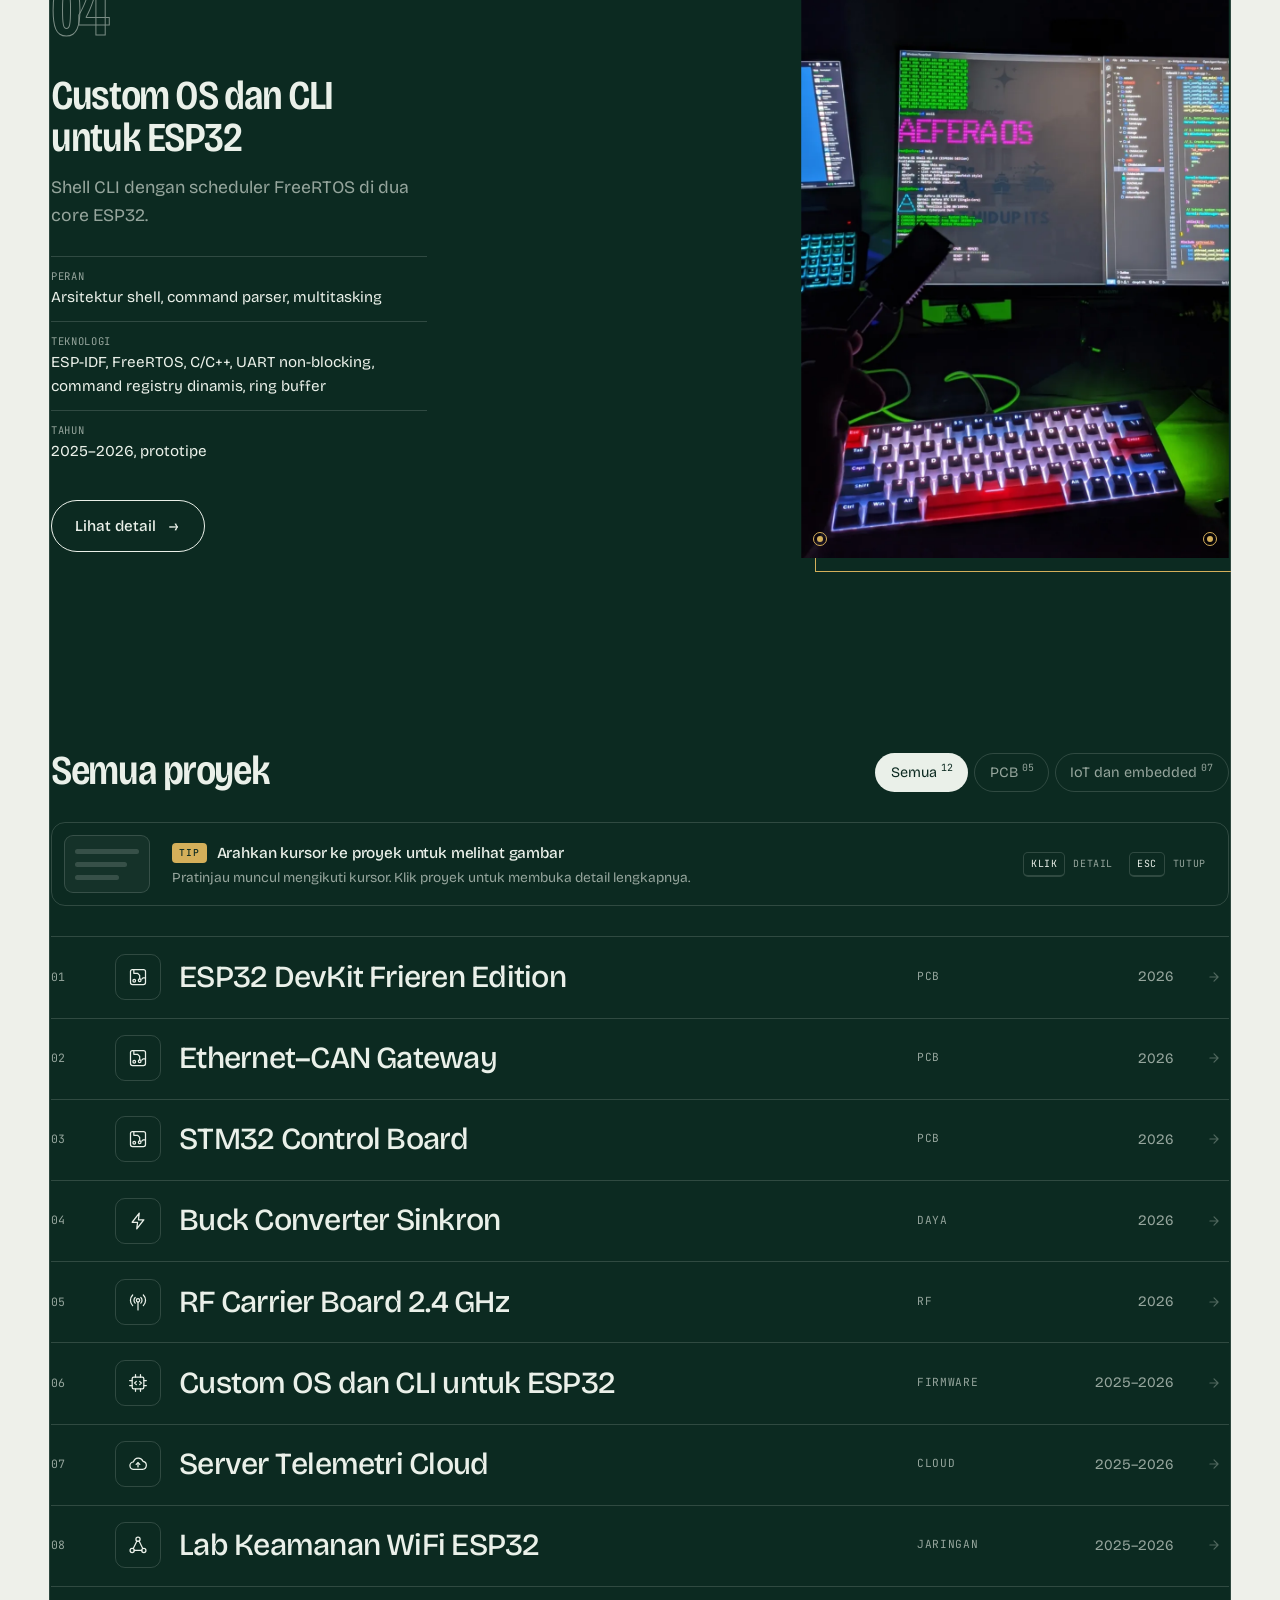
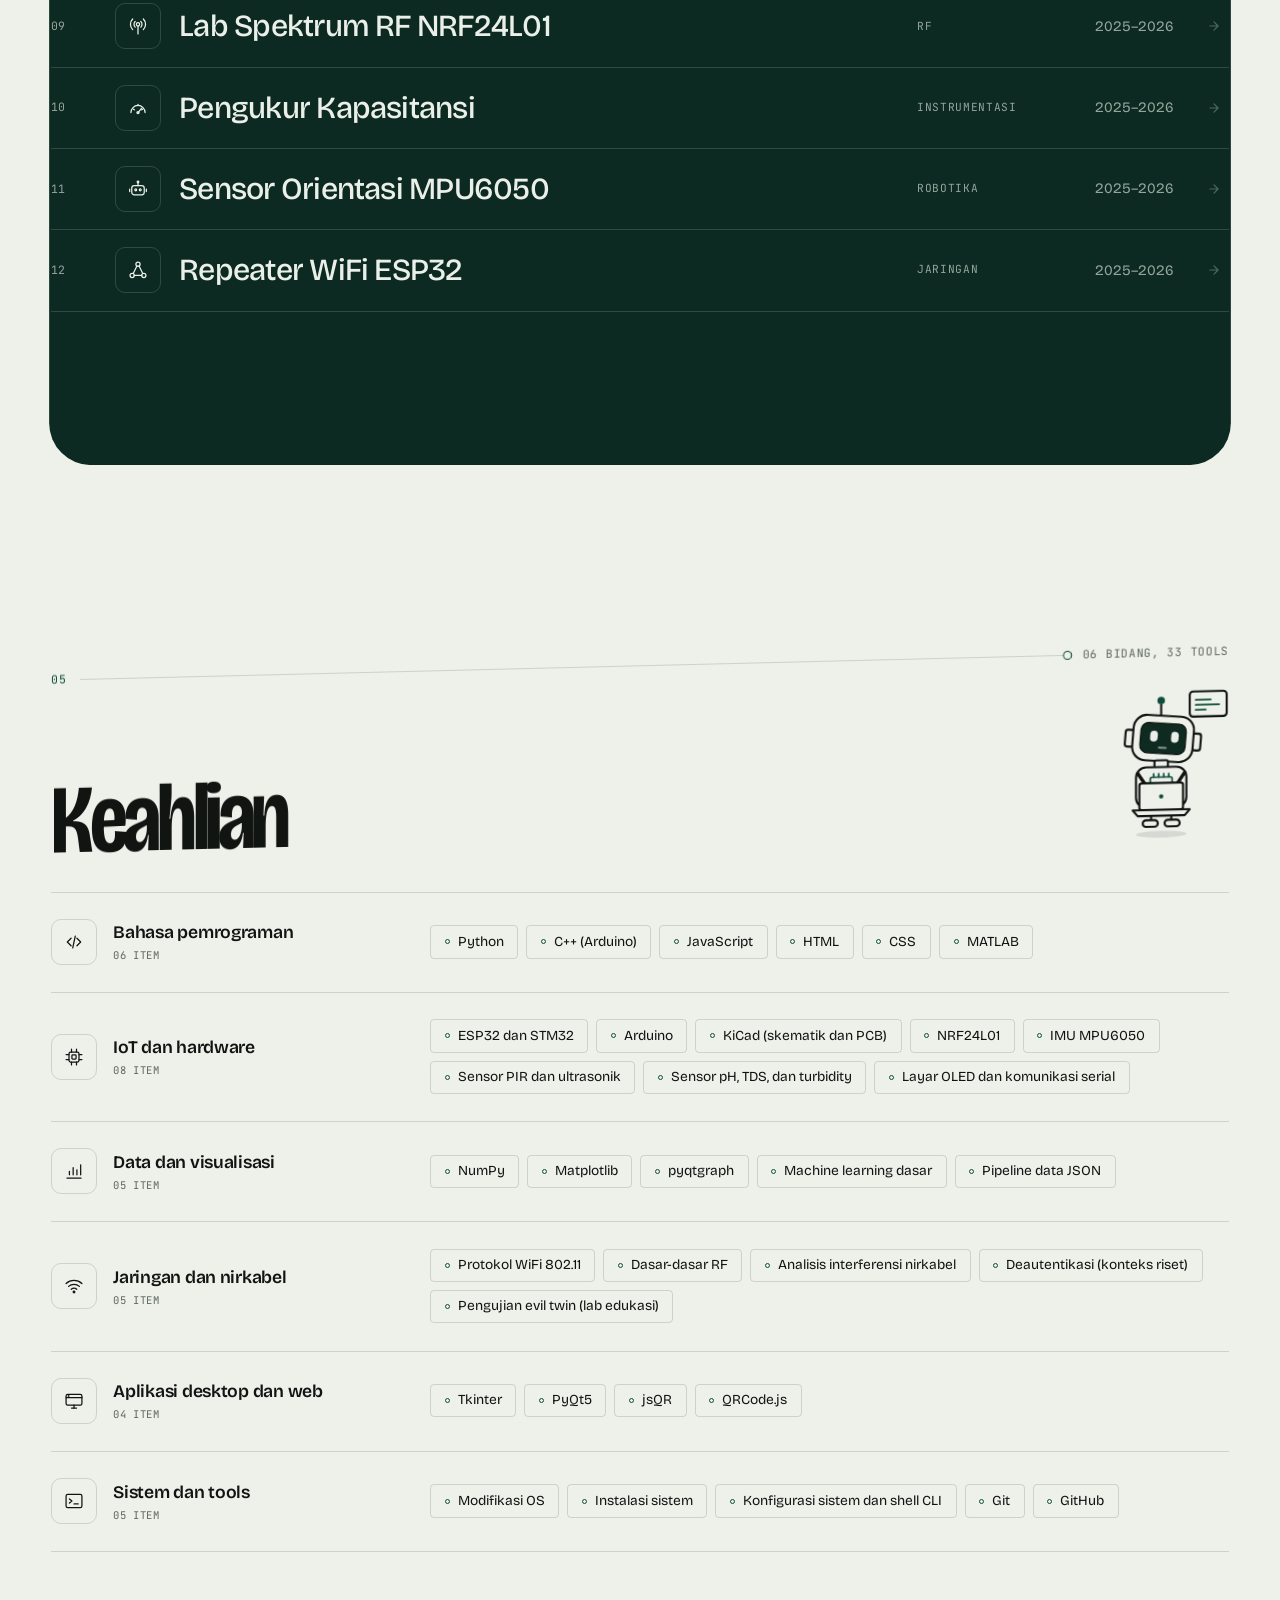
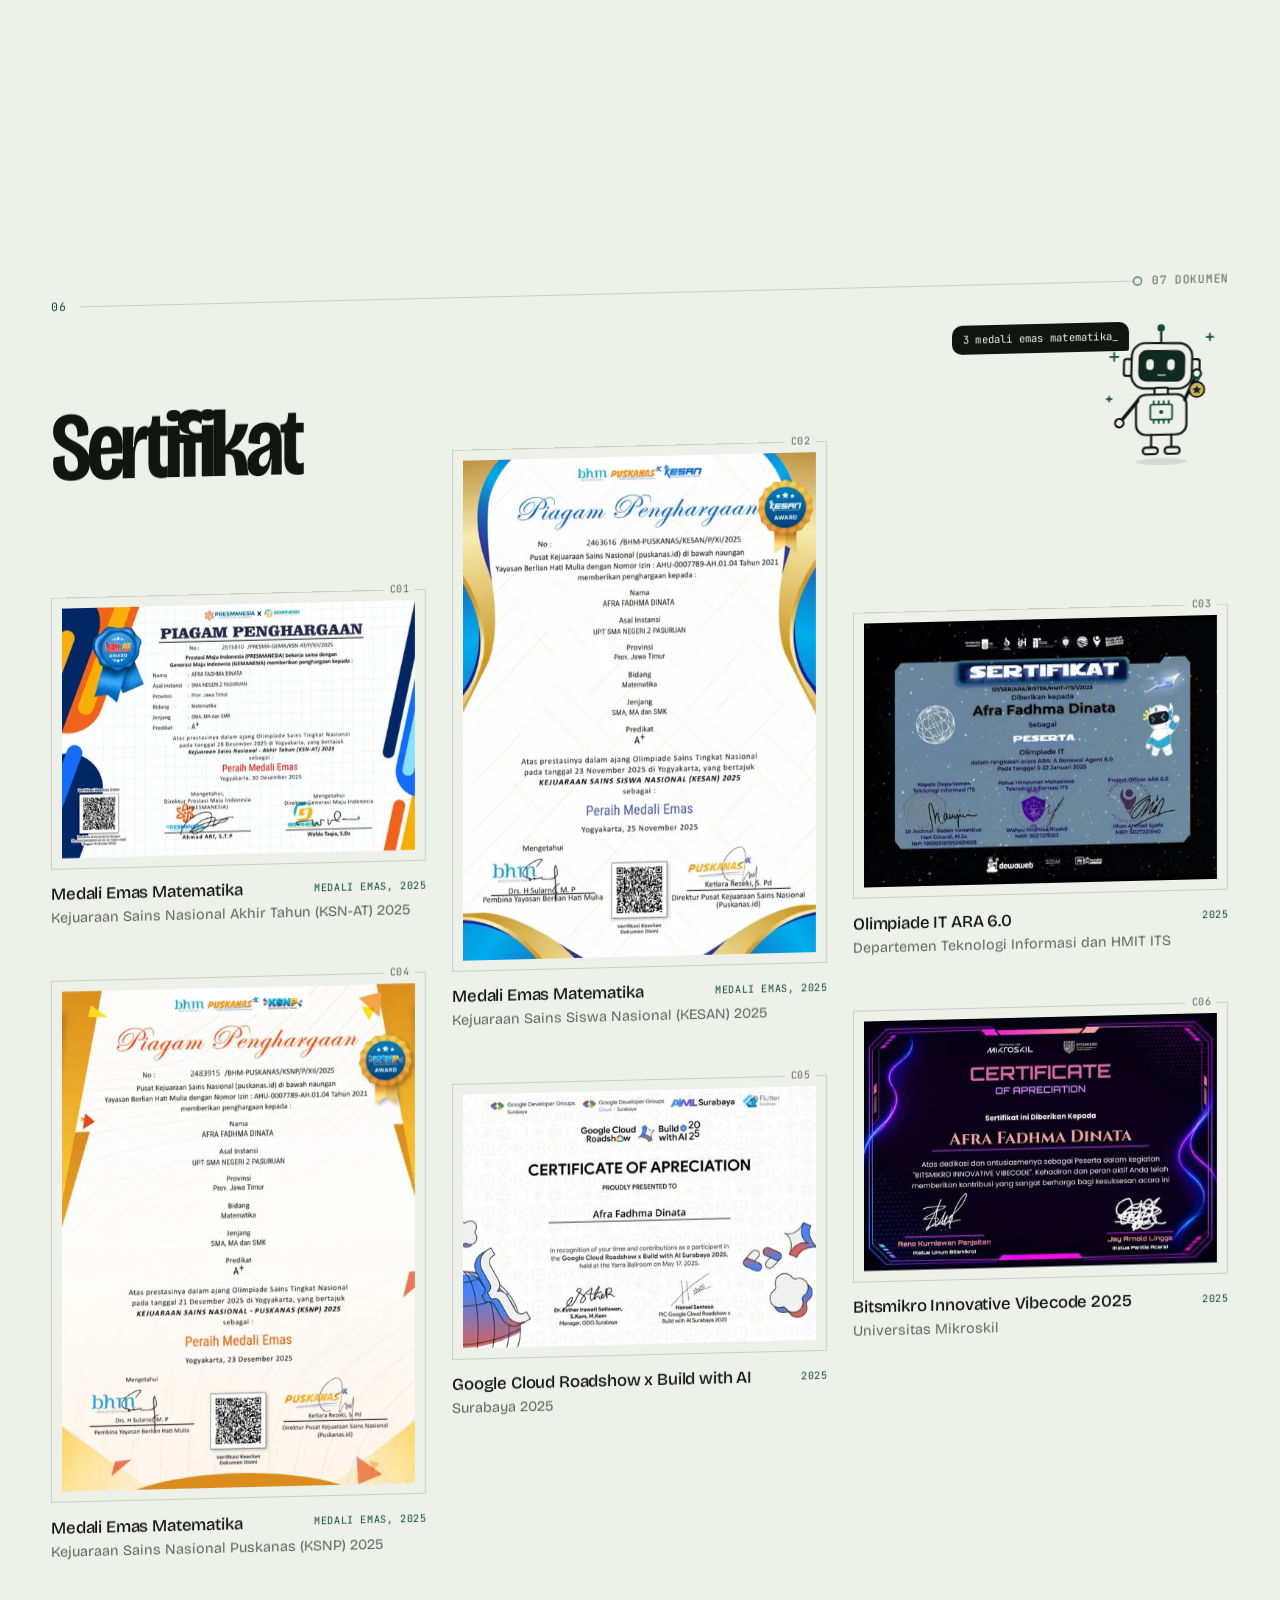
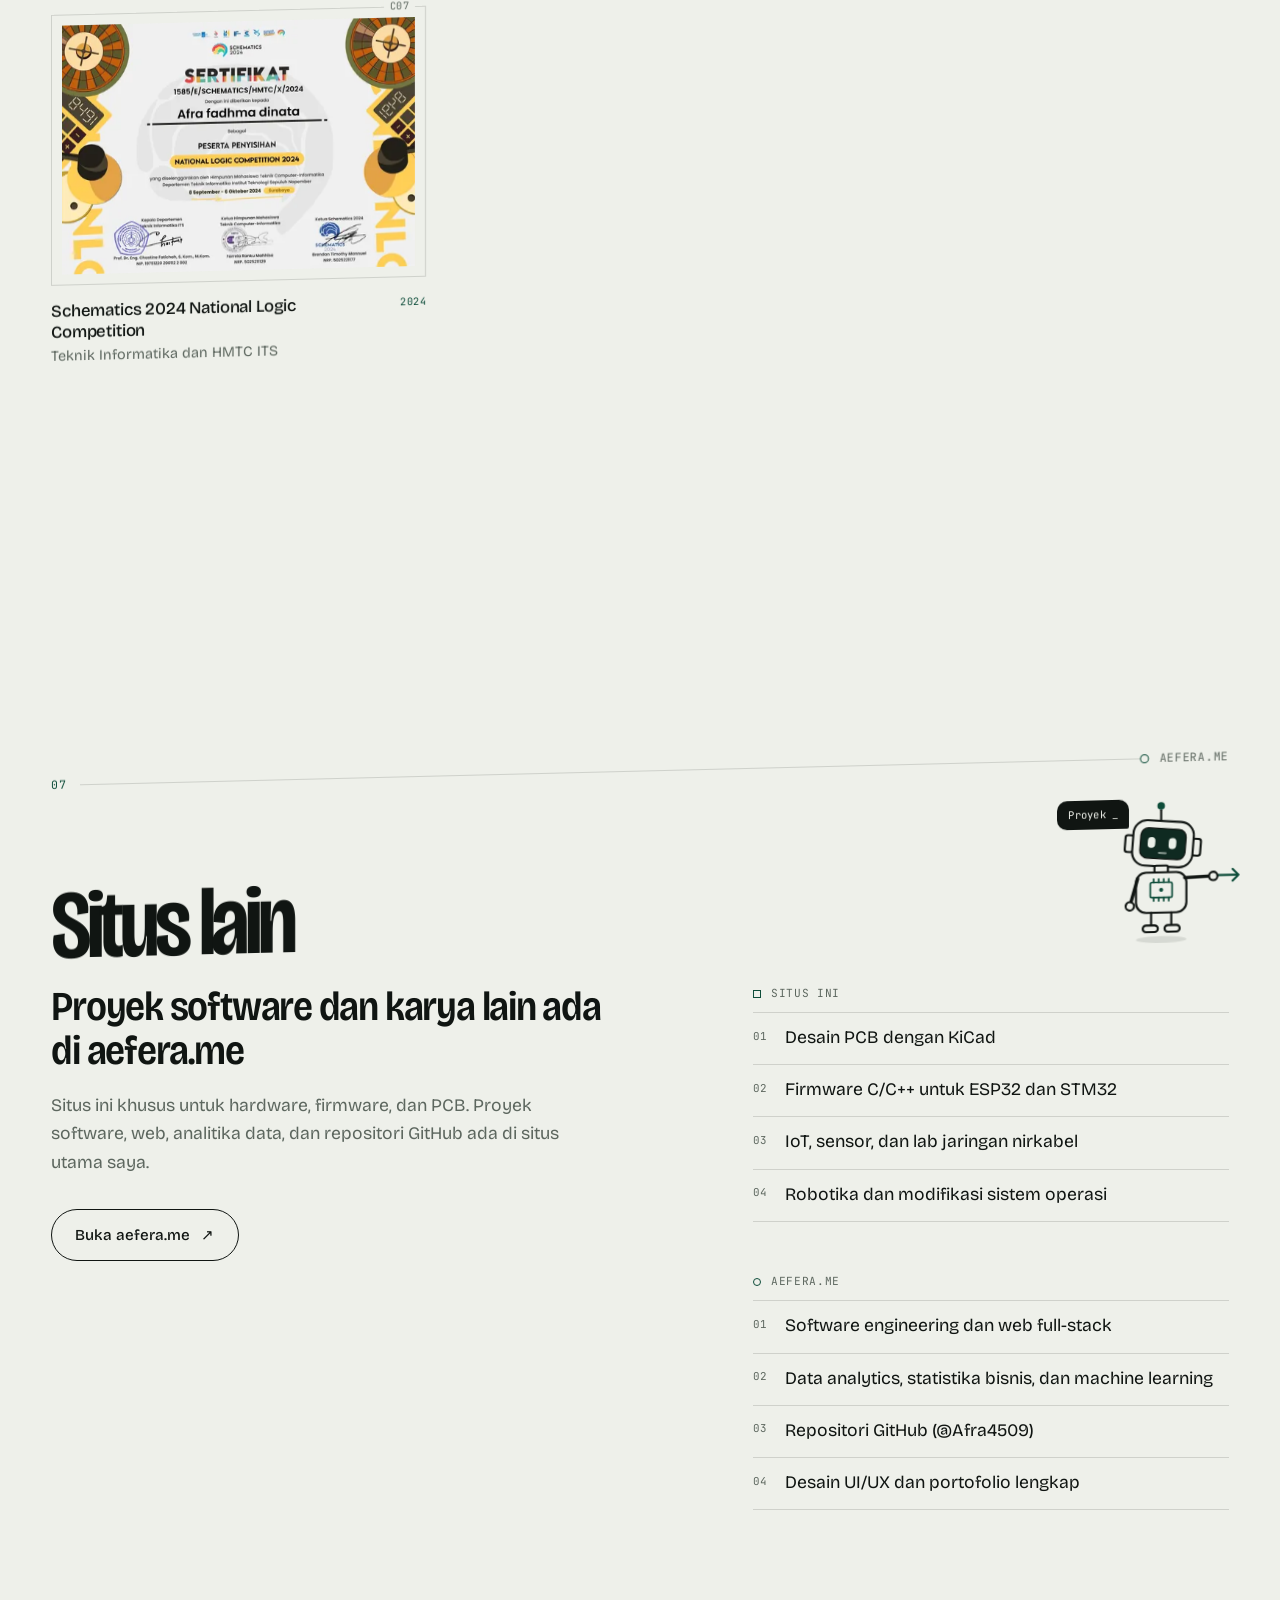
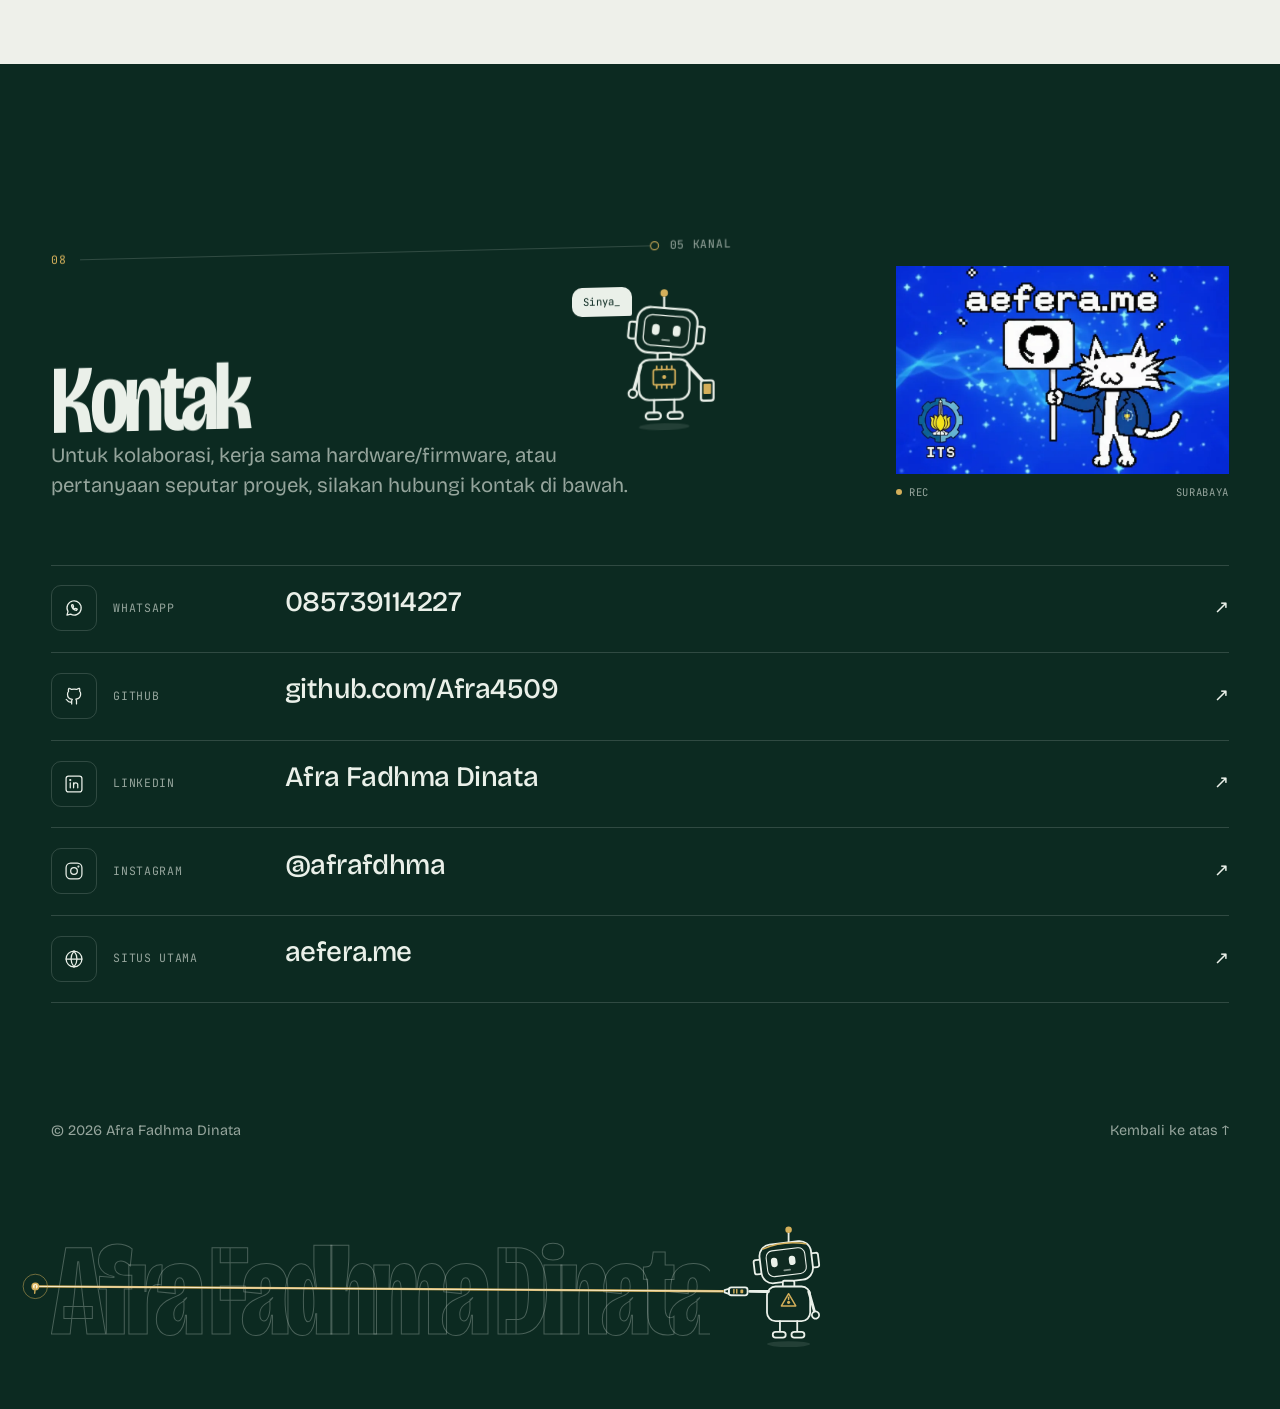
==== commit 88a2701d: "Update portfolio: merge images data, brand robot mark, styling enhancements, and loader fallback v45" ====
--- a/index.html
+++ b/index.html
@@ -15,7 +15,7 @@
     href="https://fonts.googleapis.com/css2?family=Bricolage+Grotesque:opsz,wdth,wght@12..96,75..100,200..800&family=JetBrains+Mono:wght@400;500&display=swap"
     rel="stylesheet" />
 
-  <link rel="stylesheet" href="css/style.css?v=41" />
+  <link rel="stylesheet" href="css/style.css?v=45" />
 
   <noscript>
     <style>
@@ -161,7 +161,25 @@
 
   <header class="header" id="header">
     <a href="#beranda" class="brand" data-nav>
-      <span class="brand-mark" aria-hidden="true"></span>
+      <span class="brand-mark" aria-hidden="true">
+        <svg class="bm-svg" viewBox="0 0 32 32" fill="none">
+          <g class="bm-rig">
+            <g class="bm-ant">
+              <path class="bm-l" d="M16 8V4" />
+              <circle class="bm-led" cx="16" cy="3.2" r="2" />
+            </g>
+            <rect class="bm-ear" x="3.2" y="14" width="3" height="7" rx="1.2" />
+            <rect class="bm-ear" x="25.8" y="14" width="3" height="7" rx="1.2" />
+            <rect class="bm-head" x="5.8" y="8" width="20.4" height="19" rx="6" />
+            <rect class="bm-screen" x="9" y="11.2" width="14" height="11.6" rx="3.4" />
+            <g class="bm-eyes">
+              <rect class="bm-eye" x="11.6" y="14.4" width="2.6" height="4" rx="1.3" />
+              <rect class="bm-eye" x="17.8" y="14.4" width="2.6" height="4" rx="1.3" />
+              <path class="bm-happy" d="M11.4 17.4q1.5-2.2 3 0M17.6 17.4q1.5-2.2 3 0" />
+            </g>
+          </g>
+        </svg>
+      </span>
       <span>Afra Fadhma Dinata</span>
     </a>
     <span class="hd-label" aria-hidden="true">
@@ -310,8 +328,10 @@
           </div>
           <figure class="contact-video rise" style="--d:.15s">
             <div class="contact-video-frame">
-              <video src="video/video.mp4" autoplay loop muted playsinline disablePictureInPicture
-                preload="auto"></video>
+              <video poster="video/video-poster.webp" loop muted playsinline disablePictureInPicture preload="none">
+                <source src="video/video-web.mp4" type="video/mp4" />
+                <source src="video/video.mp4" type="video/mp4" />
+              </video>
             </div>
             <figcaption><span>REC</span><span>Surabaya</span></figcaption>
           </figure>
@@ -350,9 +370,22 @@
     </div>
   </div>
 
-  <script src="js/images.js?v=41"></script>
-  <script src="js/data.js?v=41"></script>
-  <script src="js/main.js?v=41"></script>
+  <script>
+    setTimeout(function () {
+      var b = document.body;
+      if (!b || b.classList.contains('is-ready')) return;
+      var l = document.getElementById('loader');
+      if (l) l.remove();
+      document.documentElement.classList.remove('is-loading');
+      b.classList.remove('is-loading');
+      b.classList.add('is-ready');
+      var st = document.createElement('style');
+      st.textContent = 'html,body{overflow:auto!important}.media{clip-path:none!important}.media-in,.c,.ch,.mi-in,.rise,.row,.part-in,.sec-meta,.stat,.sw{transform:none!important;opacity:1!important}';
+      document.head.appendChild(st);
+    }, 10000);
+  </script>
+  <script src="js/data.js?v=45"></script>
+  <script src="js/main.js?v=45"></script>
 </body>
 
 </html>
--- a/css/style.css
+++ b/css/style.css
@@ -81,9 +81,12 @@
 
 html {
   -webkit-text-size-adjust: 100%;
+  -webkit-tap-highlight-color: transparent;
   scroll-behavior: smooth;
   scroll-padding-top: var(--hd);
-  background-color: var(--mask);
+  background-color: #EEF0EA;
+  overflow-x: hidden;
+  overscroll-behavior-y: none;
 }
 
 html.has-smooth {
@@ -106,9 +109,6 @@
   -webkit-font-smoothing: antialiased;
   text-rendering: optimizeLegibility;
   overflow-x: clip;
-  transition:
-    --bg .9s var(--ease-io), --fg .9s var(--ease-io), --muted .9s var(--ease-io),
-    --line .9s var(--ease-io), --accent .9s var(--ease-io), --panel .9s var(--ease-io);
 }
 
 body.no-scroll {
@@ -194,7 +194,6 @@
   --accent: #D4AF5A;
   --panel: #123629;
   z-index: 2;
-  will-change: clip-path;
 }
 
 .section>.container {
@@ -558,9 +557,15 @@
   transform: scaleX(0);
   transform-origin: left;
   pointer-events: none;
+  transition: background-color .5s;
 }
 
 .header {
+  --bg: #EEF0EA;
+  --fg: #101512;
+  --muted: #5D675F;
+  --line: rgba(16, 21, 18, 0.14);
+  --accent: #0E4D3A;
   position: fixed;
   inset: 0 0 auto 0;
   z-index: 70;
@@ -569,10 +574,19 @@
   display: grid;
   grid-template-columns: 1fr auto 1fr;
   align-items: center;
-  background: var(--bg);
+  background-color: var(--bg);
+  color: var(--fg);
   font-size: .95rem;
   font-weight: 500;
-  transition: transform .7s var(--ease), box-shadow .4s;
+  transition: transform .7s var(--ease), box-shadow .4s, background-color .45s var(--ease), color .45s var(--ease);
+}
+
+.header[data-theme="dark"] {
+  --bg: #0C2A21;
+  --fg: #EAF0E9;
+  --muted: rgba(234, 240, 233, 0.62);
+  --line: rgba(234, 240, 233, 0.16);
+  --accent: #D4AF5A;
 }
 
 .header.scrolled {
@@ -592,23 +606,198 @@
 
 .brand-mark {
   position: relative;
-  width: 14px;
-  height: 14px;
-  border: 1.5px solid currentColor;
-  border-radius: 50%;
-  transition: transform .8s var(--ease);
-}
-
-.brand-mark::after {
-  content: '';
-  position: absolute;
-  inset: 3px;
-  border-radius: 50%;
-  background: var(--accent);
-}
-
-.brand:hover .brand-mark {
-  transform: rotate(180deg) scale(1.15);
+  display: block;
+  width: 26px;
+  height: 26px;
+  margin: -6px 0 -4px -3px;
+}
+
+.bm-svg {
+  display: block;
+  width: 100%;
+  height: 100%;
+  overflow: visible;
+}
+
+.bm-rig {
+  transform-origin: 16px 27px;
+  transform-box: view-box;
+  animation: bm-bob 3.2s var(--ease-io) infinite;
+}
+
+.bm-head,
+.bm-ear {
+  fill: var(--bg);
+  stroke: currentColor;
+  stroke-width: 1.7;
+}
+
+.bm-ear {
+  fill: currentColor;
+}
+
+.bm-l {
+  stroke: currentColor;
+  stroke-width: 1.7;
+  stroke-linecap: round;
+}
+
+.bm-led {
+  fill: var(--gold);
+  stroke: currentColor;
+  stroke-width: 1.2;
+  animation: bm-led 1.8s steps(1) infinite;
+}
+
+.bm-ant {
+  transform-origin: 16px 8px;
+  transform-box: view-box;
+  transition: transform .5s var(--ease);
+}
+
+.bm-screen {
+  fill: #0F2A21;
+}
+
+.bm-eyes {
+  transform-box: view-box;
+  animation: bm-look 6s var(--ease-io) infinite;
+}
+
+.bm-eye {
+  fill: #8FE0B8;
+  transform-origin: center;
+  transform-box: fill-box;
+  animation: bm-blink 4.6s infinite;
+  transition: opacity .2s;
+}
+
+.bm-happy {
+  stroke: #8FE0B8;
+  stroke-width: 1.5;
+  stroke-linecap: round;
+  opacity: 0;
+  transition: opacity .2s;
+}
+
+.header[data-theme="dark"] .bm-head,
+body.menu-open .bm-head {
+  fill: #0C2A21;
+}
+
+@keyframes bm-bob {
+
+  0%,
+  100% {
+    transform: translateY(0) rotate(0deg);
+  }
+
+  50% {
+    transform: translateY(-1.2px) rotate(-3deg);
+  }
+}
+
+@keyframes bm-led {
+
+  0%,
+  62% {
+    opacity: 1;
+  }
+
+  63%,
+  80% {
+    opacity: .25;
+  }
+
+  81%,
+  100% {
+    opacity: 1;
+  }
+}
+
+@keyframes bm-blink {
+
+  0%,
+  44%,
+  50%,
+  92%,
+  100% {
+    transform: scaleY(1);
+  }
+
+  47%,
+  95% {
+    transform: scaleY(.12);
+  }
+}
+
+@keyframes bm-look {
+
+  0%,
+  18% {
+    transform: translateX(0);
+  }
+
+  24%,
+  40% {
+    transform: translateX(1.6px);
+  }
+
+  46%,
+  62% {
+    transform: translateX(0);
+  }
+
+  68%,
+  84% {
+    transform: translateX(-1.6px);
+  }
+
+  90%,
+  100% {
+    transform: translateX(0);
+  }
+}
+
+@keyframes bm-wiggle {
+
+  0%,
+  100% {
+    transform: rotate(0deg);
+  }
+
+  25% {
+    transform: rotate(-16deg);
+  }
+
+  75% {
+    transform: rotate(16deg);
+  }
+}
+
+@media (hover: hover) {
+  .brand:hover .bm-eye {
+    opacity: 0;
+  }
+
+  .brand:hover .bm-happy {
+    opacity: 1;
+  }
+
+  .brand:hover .bm-ant {
+    animation: bm-wiggle .5s var(--ease-io) 2;
+  }
+}
+
+@media (prefers-reduced-motion: reduce) {
+
+  .bm-rig,
+  .bm-led,
+  .bm-eyes,
+  .bm-eye,
+  .brand:hover .bm-ant {
+    animation: none;
+  }
 }
 
 .hd-label {
@@ -1017,9 +1206,15 @@
   position: absolute;
   inset: 0;
   z-index: 0;
+  overflow: hidden;
   pointer-events: none;
-  -webkit-mask-image: linear-gradient(#000 50%, transparent 96%);
-  mask-image: linear-gradient(#000 50%, transparent 96%);
+}
+
+.hero-bg::after {
+  content: '';
+  position: absolute;
+  inset: 0;
+  background: linear-gradient(to bottom, transparent 48%, var(--bg) 95%);
 }
 
 .hero-bg::before {
@@ -1035,14 +1230,13 @@
   opacity: .9;
 }
 
-.hero-bg svg {
-  position: relative;
+.hero-bg .tr {
+  position: absolute;
+  inset: 0;
+  display: block;
   width: 100%;
   height: 100%;
-  display: block;
-}
-
-.hero-bg g {
+  overflow: visible;
   fill: none;
   stroke: var(--fg);
   stroke-opacity: .16;
@@ -1161,7 +1355,7 @@
   grid-column: 1 / -1;
   grid-row: 1;
   align-self: end;
-  font-size: clamp(3.8rem, min(17vw, 25vh), 15rem);
+  font-size: calc(clamp(3.8rem, min(17vw, 25vh), 15rem) * var(--fit, 1));
   font-weight: 700;
   line-height: .86;
   letter-spacing: -.035em;
@@ -2755,6 +2949,47 @@
   display: none;
 }
 
+@media (max-width: 900px) {
+  .index-hint {
+    display: grid;
+    grid-template-columns: auto minmax(0, 1fr);
+    align-items: center;
+    column-gap: 14px;
+    row-gap: 12px;
+    padding: 12px 14px 12px 12px;
+  }
+
+  .hint-keys {
+    grid-column: 1 / -1;
+    margin-left: 0;
+    padding-top: 11px;
+    border-top: 1px dashed var(--line);
+    flex-wrap: wrap;
+  }
+}
+
+@media (max-width: 520px) {
+  .index-hint {
+    align-items: start;
+    column-gap: 12px;
+  }
+
+  .hint-demo {
+    width: 64px;
+    height: 46px;
+  }
+
+  .hint-title {
+    flex-wrap: wrap;
+    gap: 6px 8px;
+    line-height: 1.3;
+  }
+
+  .hint-sub {
+    font-size: .82rem;
+  }
+}
+
 .tabs {
   position: relative;
   display: flex;
@@ -3132,7 +3367,6 @@
   display: flex;
   flex-direction: column;
   gap: clamp(36px, 4vw, 64px);
-  will-change: transform;
 }
 
 .cert {
@@ -3151,7 +3385,6 @@
   padding: 10px;
   border: 1px solid var(--line);
   transition: border-color .5s, transform .7s var(--ease);
-  will-change: transform;
 }
 
 .cert-frame::before {
@@ -3411,10 +3644,19 @@
   color: var(--muted);
 }
 
+.foot-stage {
+  position: relative;
+  display: flex;
+  align-items: flex-end;
+  gap: clamp(8px, 1.6vw, 26px);
+  margin-top: clamp(40px, 6vw, 80px);
+}
+
 .foot-sign {
-  margin-top: clamp(40px, 6vw, 80px);
+  flex: 0 1 auto;
+  min-width: 0;
   overflow: hidden;
-  font-size: clamp(3rem, 11.2vw, 11.5rem);
+  font-size: calc(clamp(2.4rem, 10.2vw, 10.5rem) * var(--fit, 1));
   font-weight: 700;
   line-height: .82;
   letter-spacing: -.06em;
@@ -3427,13 +3669,273 @@
 
 .foot-sign span {
   display: inline-block;
-  will-change: transform;
+}
+
+@property --p {
+  syntax: '<percentage>';
+  inherits: false;
+  initial-value: 0%;
 }
 
 .foot-sign i {
   display: inline-block;
+  padding: 0 .12em;
+  margin: 0 -.12em;
   font-style: normal;
-  transition: color 1.6s var(--ease), -webkit-text-stroke-color 1.6s var(--ease), transform 1.2s var(--ease);
+  background: linear-gradient(90deg, var(--fg) calc(var(--p) - 7%), var(--gold) var(--p), transparent var(--p)) no-repeat;
+  -webkit-background-clip: text;
+  background-clip: text;
+  transition: color 1.6s var(--ease), -webkit-text-stroke-color 1.6s var(--ease), transform 1.2s var(--ease), --p .6s var(--ease);
+}
+
+.foot-sign i.lit {
+  background-image: linear-gradient(var(--fg), var(--fg));
+  -webkit-text-stroke-color: var(--fg);
+}
+
+.foot-sign.burn i {
+  transition: color 1.6s var(--ease), -webkit-text-stroke-color .5s, transform 1.2s var(--ease);
+}
+
+.fbot {
+  position: relative;
+  z-index: 2;
+  flex: none;
+  width: clamp(76px, 9vw, 148px);
+  margin-bottom: -.4%;
+  padding: 0;
+  border: 0;
+  background: none;
+  color: var(--fg);
+  cursor: pointer;
+  -webkit-tap-highlight-color: transparent;
+}
+
+.fbot:focus-visible {
+  outline: 1px dashed var(--gold);
+  outline-offset: 6px;
+  border-radius: 12px;
+}
+
+.fb-head {
+  transform-box: view-box;
+  transform-origin: 80px 84px;
+  transition: transform .5s var(--ease);
+}
+
+.fb-eyes {
+  transform-box: view-box;
+  animation: fb-look 7s ease-in-out infinite;
+}
+
+.fbot .eye {
+  animation: fb-blink 5.2s infinite;
+}
+
+.fb-arm {
+  transform-box: view-box;
+  transform-origin: 52px 98px;
+  transform: rotate(18deg);
+  transition: transform .5s cubic-bezier(.34, 1.4, .64, 1);
+}
+
+.fb-arm-r {
+  transform-box: view-box;
+  transform-origin: 108px 98px;
+  transform: rotate(-16deg);
+}
+
+.fb-tip {
+  fill: var(--gold);
+  opacity: 0;
+}
+
+.fbot.warm .fb-tip,
+.fbot.aim .fb-tip {
+  opacity: 1;
+}
+
+.fbot.aim .fb-arm {
+  transition: none;
+}
+
+.fbot.aim .fb-eyes,
+.fbot.aim .eye {
+  animation: none;
+}
+
+.fbot.aim .fb-head,
+.fbot.warm .fb-head {
+  transform: rotate(-7deg);
+}
+
+.fbot.aim .bot-rig {
+  animation-duration: 1.1s;
+}
+
+.fbot.done .eye,
+.fbot.peek .eye {
+  opacity: 0;
+}
+
+.fbot.done .happy,
+.fbot.done .smile,
+.fbot.peek .happy,
+.fbot.peek .smile {
+  opacity: 1;
+}
+
+.fbot.done .mouth,
+.fbot.peek .mouth {
+  opacity: 0;
+}
+
+.fbot.done .fb-arm-r {
+  animation: fb-wave 1.3s ease-in-out 2;
+}
+
+.fbot.done .bot-rig {
+  animation: hop .7s cubic-bezier(.34, 1.56, .64, 1);
+}
+
+@keyframes fb-blink {
+
+  0%,
+  46%,
+  50%,
+  93%,
+  100% {
+    transform: scaleY(1);
+  }
+
+  48%,
+  95% {
+    transform: scaleY(.1);
+  }
+}
+
+@keyframes fb-look {
+
+  0%,
+  20% {
+    transform: translate(0, 0);
+  }
+
+  28%,
+  44% {
+    transform: translate(-4px, 1px);
+  }
+
+  52%,
+  70% {
+    transform: translate(0, 0);
+  }
+
+  78%,
+  92% {
+    transform: translate(3px, -1px);
+  }
+
+  100% {
+    transform: translate(0, 0);
+  }
+}
+
+@keyframes fb-wave {
+
+  0%,
+  100% {
+    transform: rotate(-16deg);
+  }
+
+  25%,
+  75% {
+    transform: rotate(-150deg);
+  }
+
+  50% {
+    transform: rotate(-172deg);
+  }
+}
+
+.fbeam {
+  position: absolute;
+  inset: 0;
+  z-index: 3;
+  width: 100%;
+  height: 100%;
+  overflow: visible;
+  pointer-events: none;
+}
+
+.fb-beam {
+  stroke: var(--gold);
+  stroke-width: 2.4;
+  stroke-linecap: round;
+}
+
+.fb-core {
+  stroke: #FFF4D6;
+  stroke-width: .9;
+  stroke-linecap: round;
+}
+
+.fb-hot {
+  fill: #FFF4D6;
+  stroke: var(--gold);
+  stroke-width: 1.5;
+}
+
+.fb-ring {
+  fill: none;
+  stroke: var(--gold);
+  stroke-width: 1;
+  opacity: .5;
+}
+
+.fb-sparks line {
+  stroke: var(--gold);
+  stroke-width: 1.4;
+  stroke-linecap: round;
+  opacity: 0;
+}
+
+.fb-beam,
+.fb-core,
+.fb-hot,
+.fb-ring {
+  visibility: hidden;
+}
+
+.foot-stage.firing .fb-beam,
+.foot-stage.firing .fb-core,
+.foot-stage.firing .fb-hot,
+.foot-stage.firing .fb-ring {
+  visibility: visible;
+}
+
+@media (max-width: 640px) {
+  .foot-stage {
+    flex-direction: column;
+    align-items: stretch;
+    gap: 0;
+  }
+
+  .fbot {
+    order: -1;
+    align-self: flex-end;
+    width: 74px;
+    margin: 0 2% -2px 0;
+  }
+}
+
+@media (prefers-reduced-motion: reduce) {
+
+  .fbot *,
+  .fb-eyes,
+  .fbot .eye {
+    animation: none !important;
+  }
 }
 
 @media (hover: hover) {
@@ -3837,7 +4339,7 @@
 
   .hero-name {
     grid-row: 1;
-    font-size: clamp(3.4rem, 21vw, 9rem);
+    font-size: calc(clamp(3.4rem, 21vw, 9rem) * var(--fit, 1));
   }
 
   .hero-figure {
@@ -3885,10 +4387,6 @@
 
   .badge-stage {
     width: min(100%, 320px);
-  }
-
-  .index-hint {
-    align-items: flex-start;
   }
 
   .edu-row {
@@ -4188,7 +4686,7 @@
   gap: 4px;
   transform: translateY(-50%);
   color: var(--fg);
-  transition: opacity .5s;
+  transition: opacity .5s, color .5s;
 }
 
 .rail a {
@@ -4790,4 +5288,222 @@
     opacity: 1;
     transform: none;
   }
+}
+
+
+.row-thumb {
+  display: none;
+}
+
+html.touch .row-thumb {
+  display: grid;
+  flex: none;
+  place-items: center;
+  width: 64px;
+  height: 48px;
+  overflow: hidden;
+  border: 1px solid var(--line);
+  border-radius: 9px;
+  background: var(--panel);
+}
+
+html.touch .row-thumb img {
+  display: block;
+  width: 100%;
+  height: 100%;
+  object-fit: contain;
+}
+
+html.touch .row-left .ico {
+  display: none;
+}
+
+html.touch .row-left {
+  gap: 14px;
+}
+
+html.touch .row-btn {
+  transition: background-color .25s;
+  border-radius: 10px;
+}
+
+html.touch .row-btn:active {
+  background-color: color-mix(in srgb, var(--fg) 7%, transparent);
+}
+
+html.touch .btn:active,
+html.touch .tabs button:active {
+  transform: scale(.96);
+  transition-duration: .12s;
+}
+
+html.touch .cert:active .cert-frame,
+html.touch .board:active {
+  transform: scale(.985);
+  transition-duration: .15s;
+}
+
+html.touch .contact-rows a:active {
+  color: var(--accent);
+}
+
+html.touch .org-head:active .org-name {
+  opacity: .65;
+}
+
+html.touch .hero-bg .pulse {
+  display: none;
+}
+
+html.touch .section[data-bg="dark"] {
+  background: transparent;
+}
+
+html.touch .section[data-bg="dark"]::before {
+  content: '';
+  position: absolute;
+  inset: 0;
+  z-index: -1;
+  border-radius: 26px;
+  background: var(--bg);
+}
+
+html.touch #kontak::before {
+  border-radius: 26px 26px 0 0;
+}
+
+html.touch .mq-track {
+  animation: mq-run 48s linear infinite;
+}
+
+html.touch .mq-b .mq-track {
+  animation-direction: reverse;
+  animation-duration: 56s;
+}
+
+@keyframes mq-run {
+  to {
+    transform: translate3d(-25%, 0, 0);
+  }
+}
+
+@supports (animation-timeline: view()) {
+  html.touch .hero {
+    view-timeline: --hero block;
+  }
+
+  html.touch .hero-grid,
+  html.touch .hero-name .line,
+  html.touch .hero-bg .tr {
+    animation-duration: 1ms;
+    animation-timing-function: linear;
+    animation-fill-mode: both;
+    animation-timeline: --hero;
+    animation-range: exit 0% exit 100%;
+  }
+
+  html.touch .hero-grid {
+    animation-name: hero-fade;
+  }
+
+  html.touch .hero-name .line[data-dir="-1"] {
+    animation-name: line-left;
+  }
+
+  html.touch .hero-name .line[data-dir="1"] {
+    animation-name: line-right;
+  }
+
+  html.touch .hero-bg .tr {
+    animation-name: tr-drop;
+  }
+
+  html.touch .section[data-bg="dark"] {
+    view-timeline: --panel block;
+  }
+
+  html.touch .section[data-bg="dark"]::before {
+    animation: panel-open 1ms linear both, panel-close 1ms linear forwards;
+    animation-timeline: --panel, --panel;
+    animation-range: entry 0% entry 75%, exit 25% exit 100%;
+  }
+
+  html.touch #kontak::before {
+    animation: panel-open 1ms linear both;
+    animation-timeline: --panel;
+    animation-range: entry 0% entry 75%;
+  }
+
+  html.touch #footSign {
+    animation: foot-in 1ms linear both;
+    animation-timeline: scroll(root block);
+    animation-range: calc(100% - 100vh) 100%;
+  }
+}
+
+@keyframes hero-fade {
+  to {
+    opacity: .25;
+    transform: scale(.95);
+  }
+}
+
+@keyframes line-left {
+  to {
+    transform: translate3d(-30vw, 0, 0);
+  }
+}
+
+@keyframes line-right {
+  to {
+    transform: translate3d(30vw, 0, 0);
+  }
+}
+
+@keyframes tr-drop {
+  to {
+    transform: translate3d(0, calc(var(--d, .1) * 900px), 0);
+  }
+}
+
+@keyframes panel-open {
+  from {
+    transform: scaleX(.9);
+  }
+
+  to {
+    transform: none;
+  }
+}
+
+@keyframes panel-close {
+  from {
+    transform: none;
+  }
+
+  to {
+    transform: scaleX(.9);
+  }
+}
+
+@keyframes foot-in {
+  from {
+    transform: translate3d(30%, 0, 0);
+  }
+
+  to {
+    transform: none;
+  }
+}
+
+@media (prefers-reduced-motion: reduce) {
+
+  html.touch .mq-track,
+  html.touch .section[data-bg="dark"]::before,
+  html.touch #footSign,
+  html.touch .hero-grid,
+  html.touch .hero-name .line,
+  html.touch .hero-bg .tr {
+    animation: none !important;
+  }
 }
